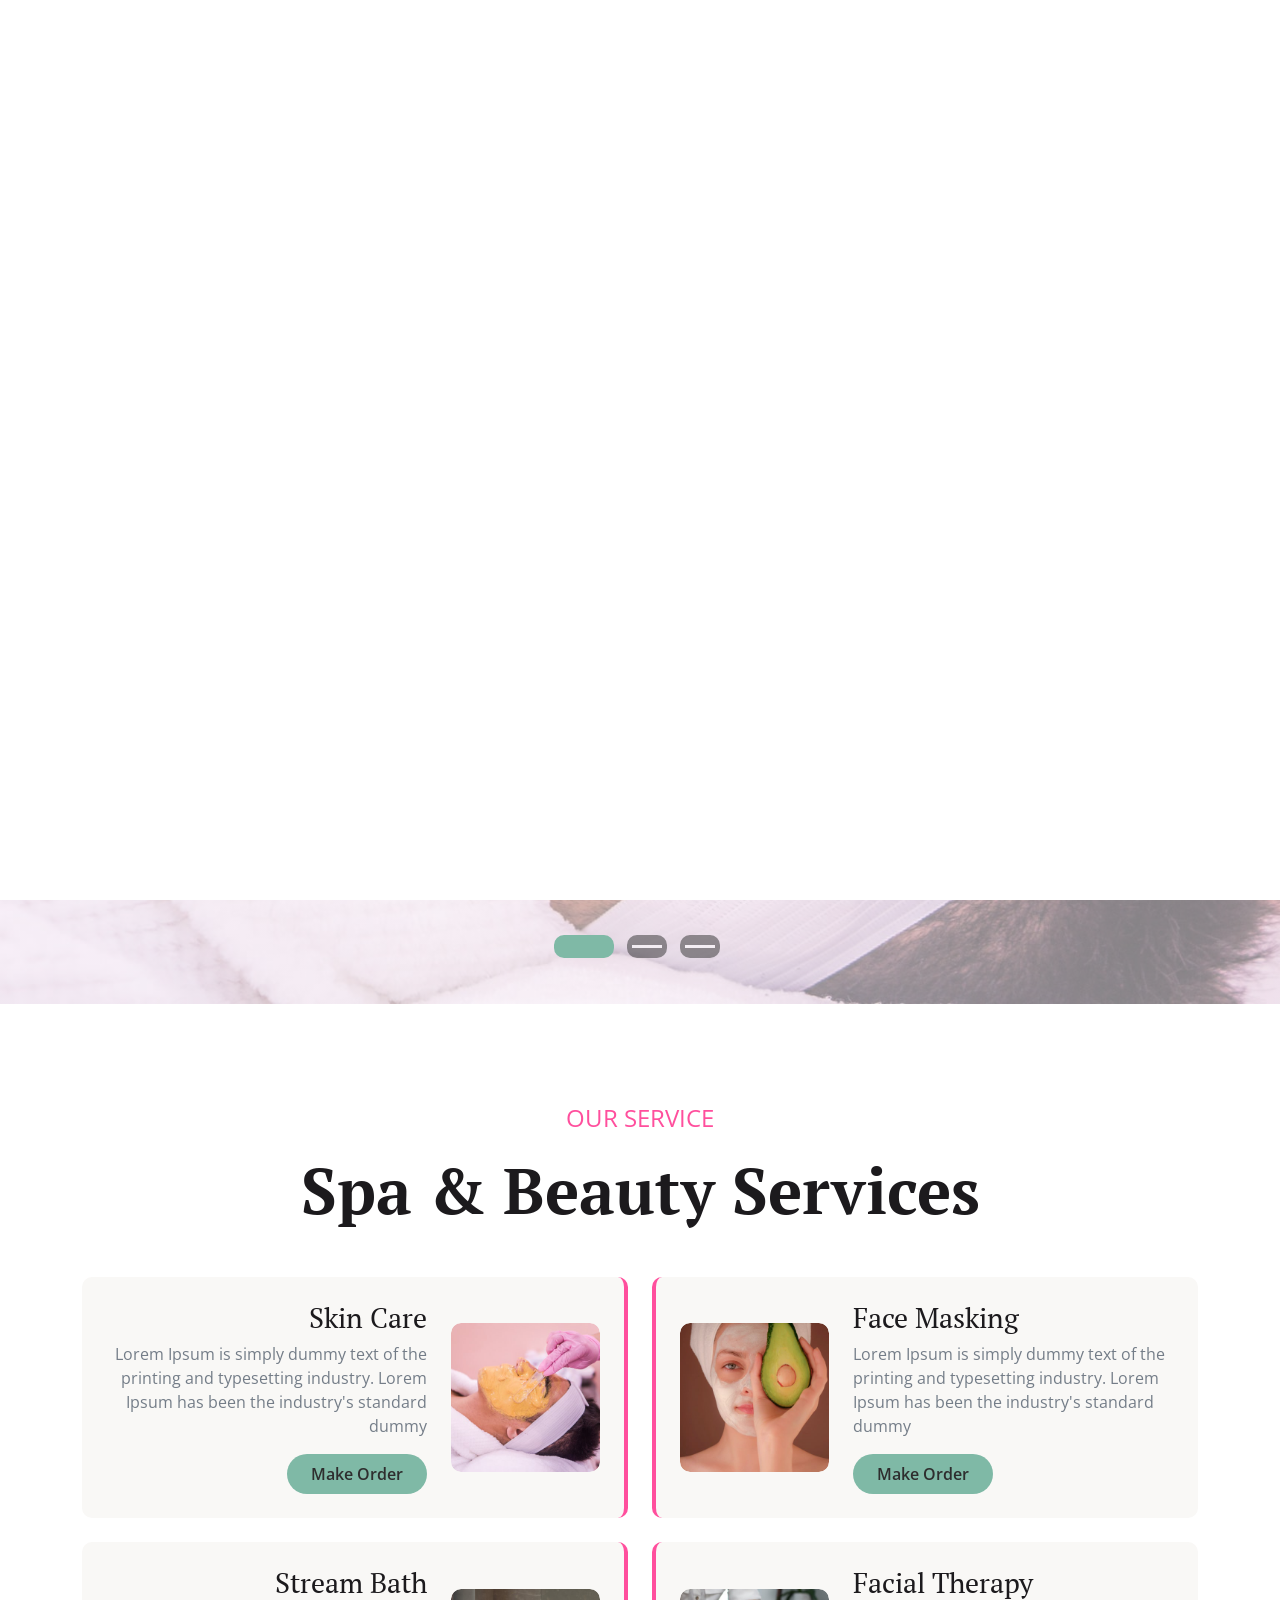
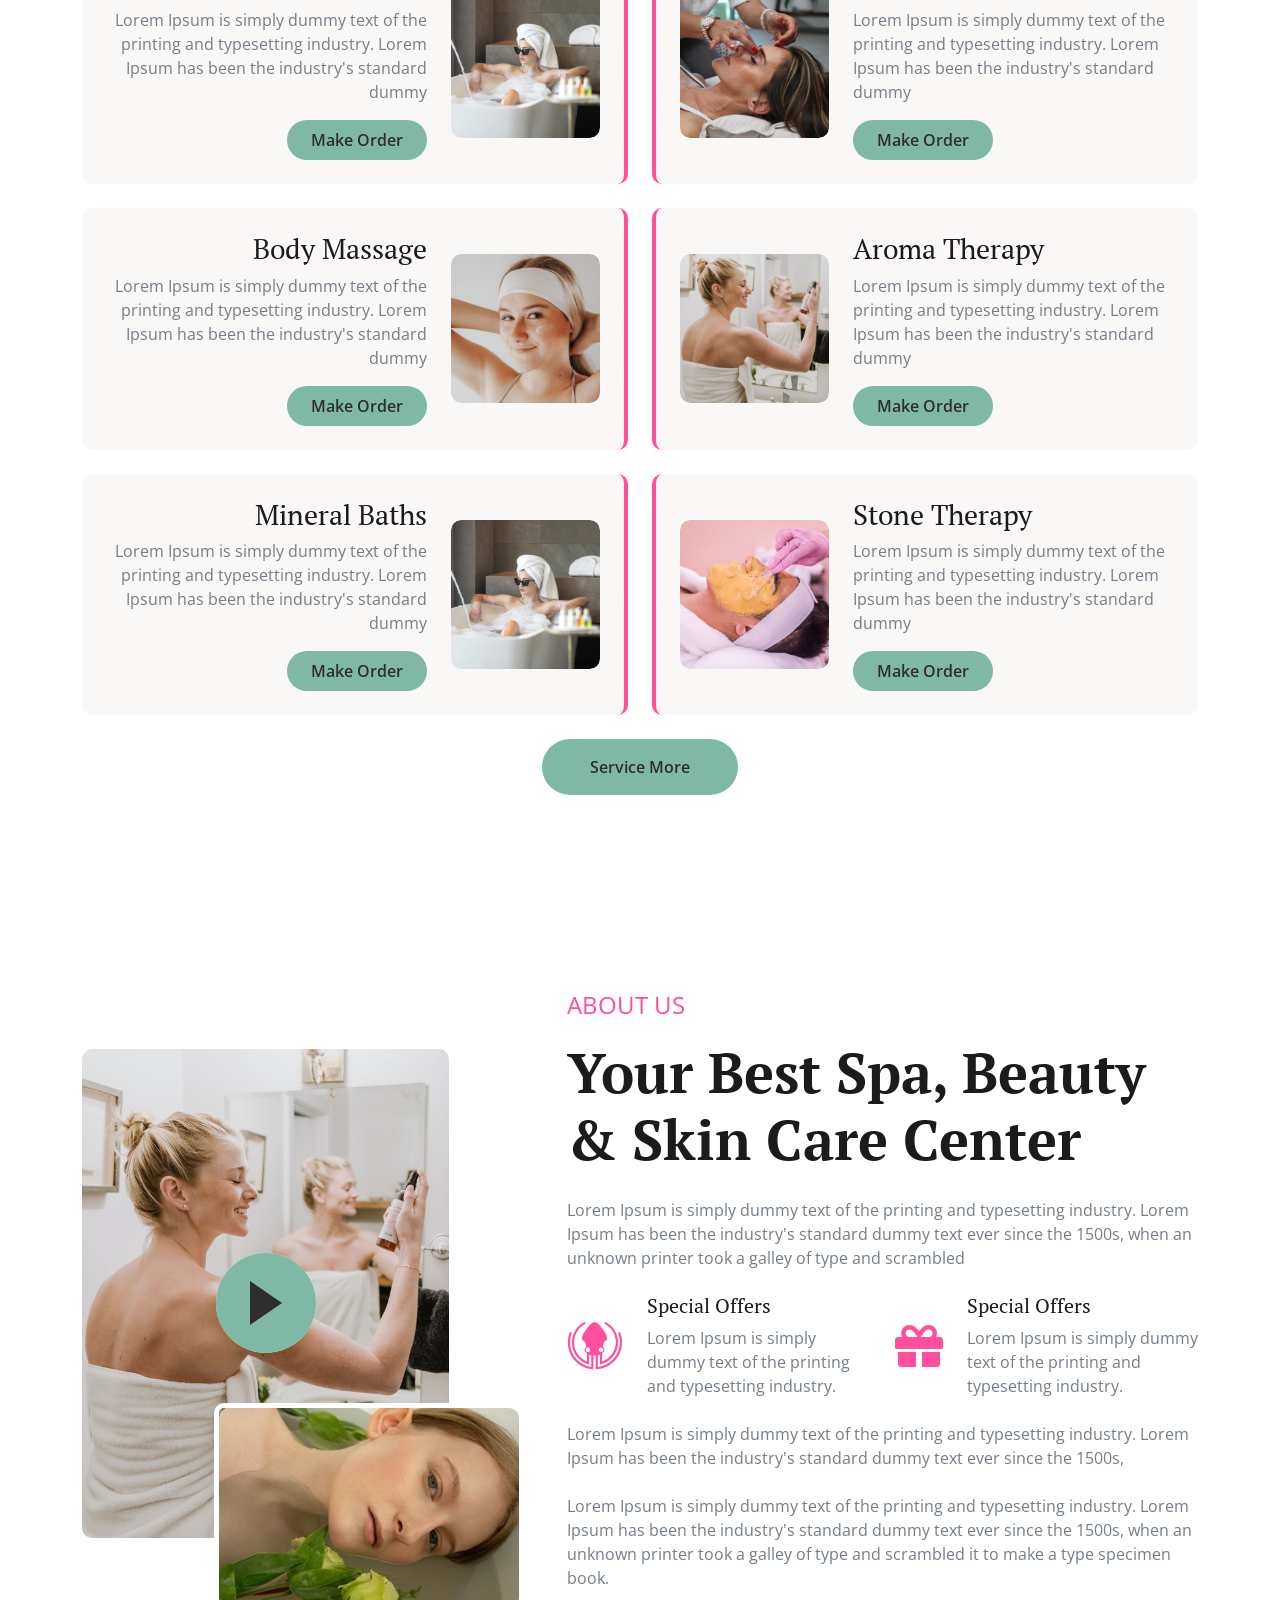
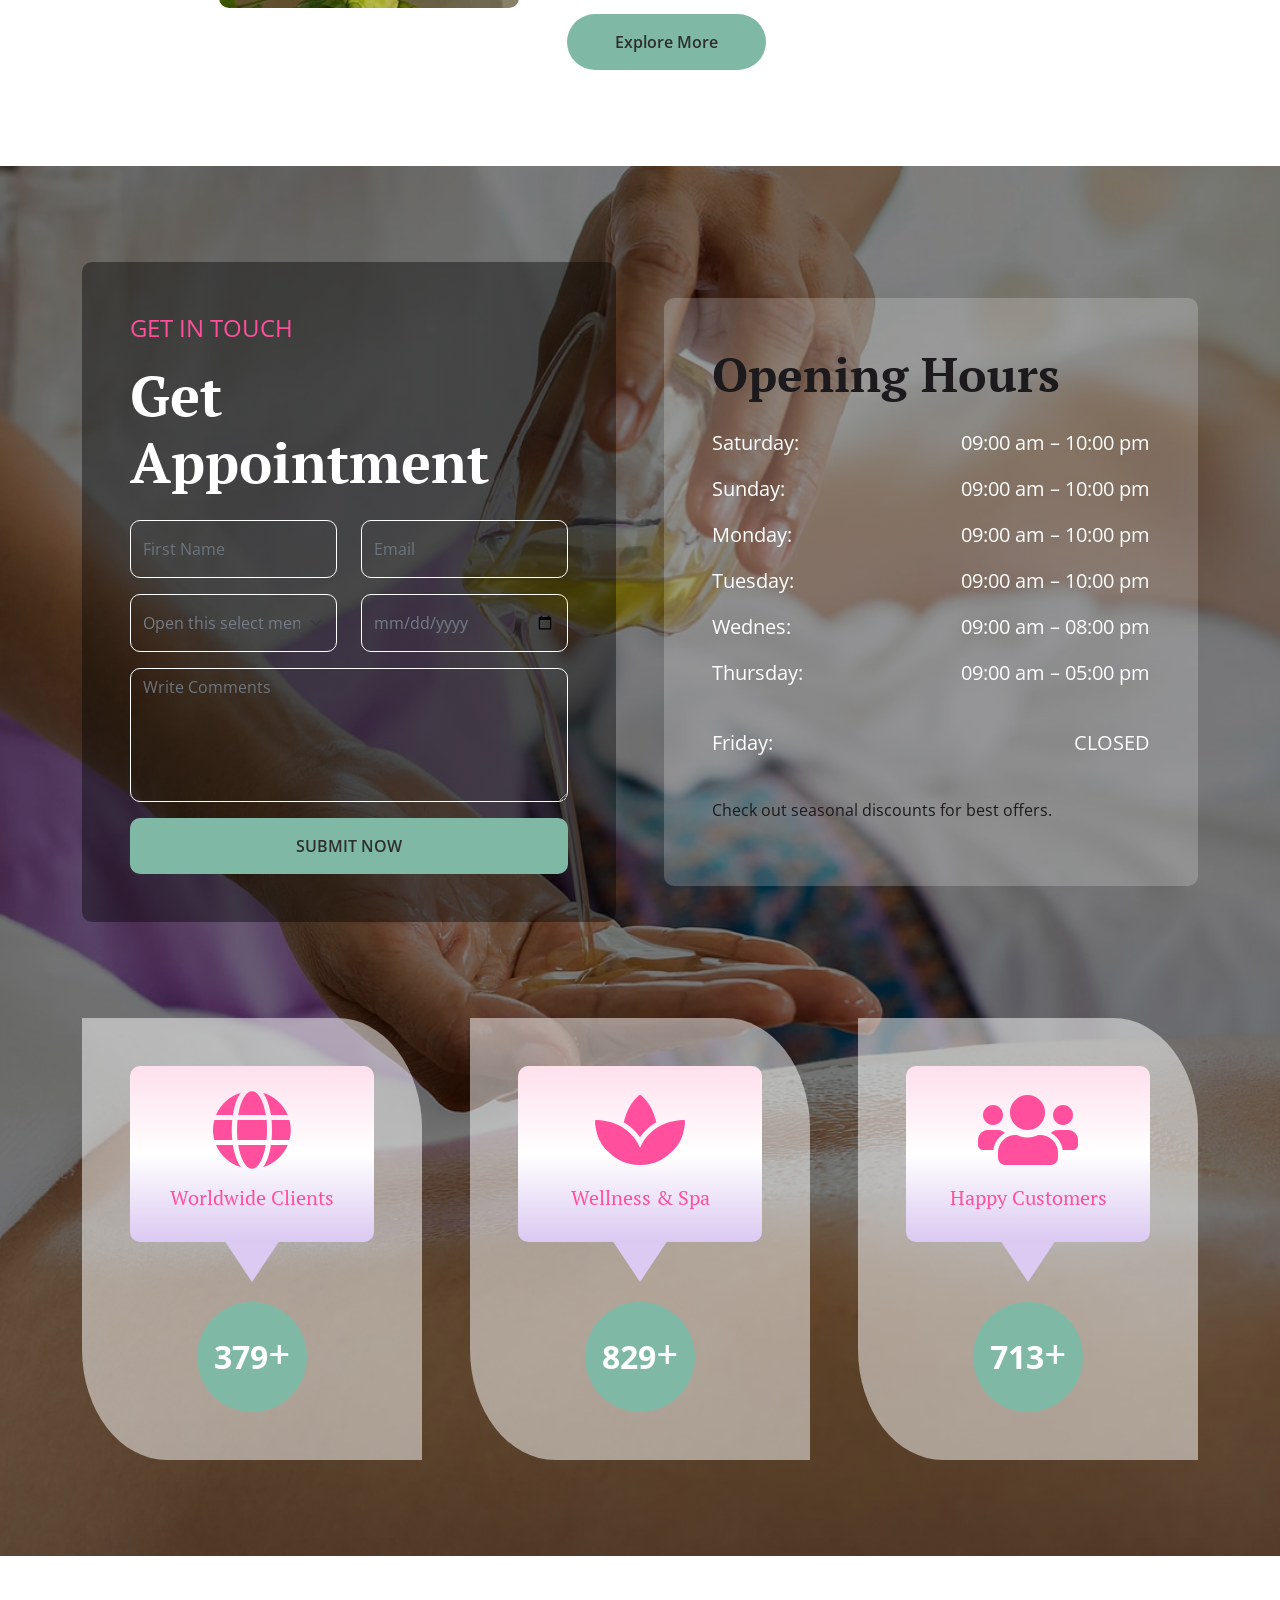
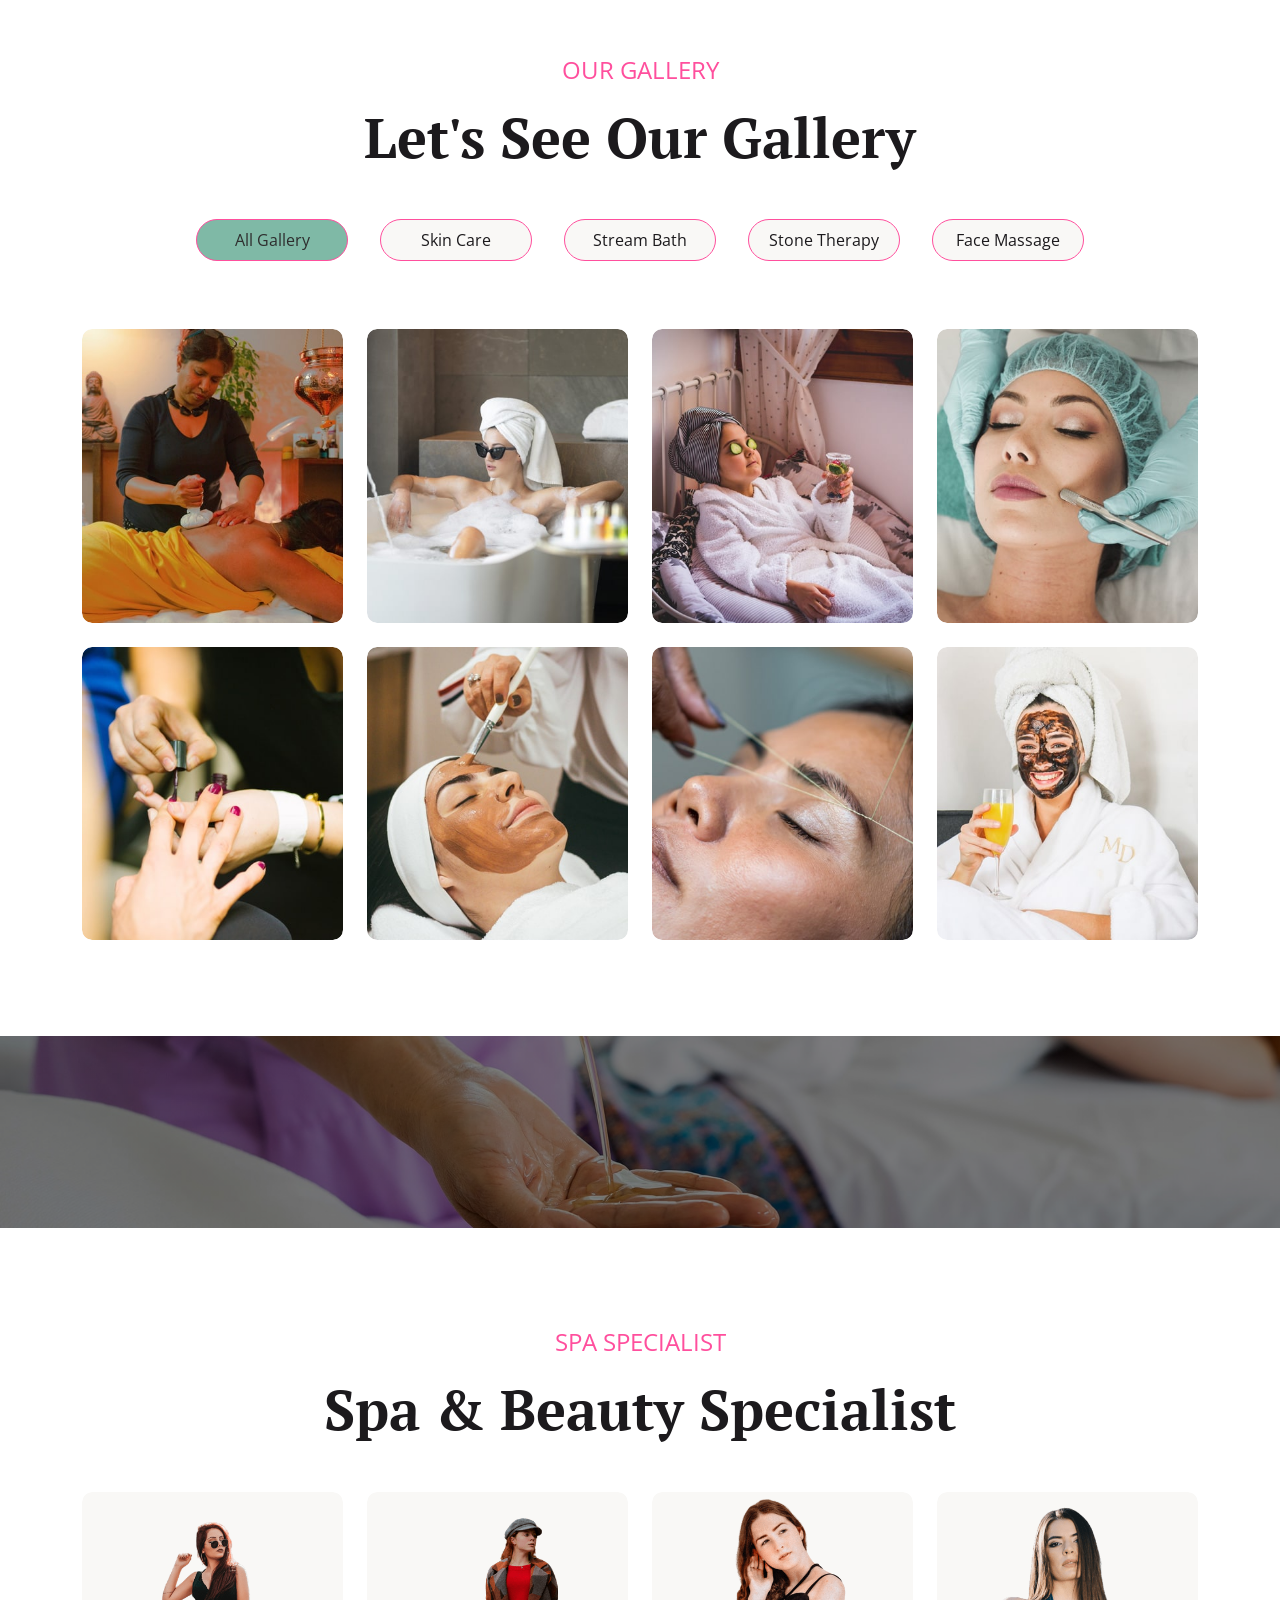
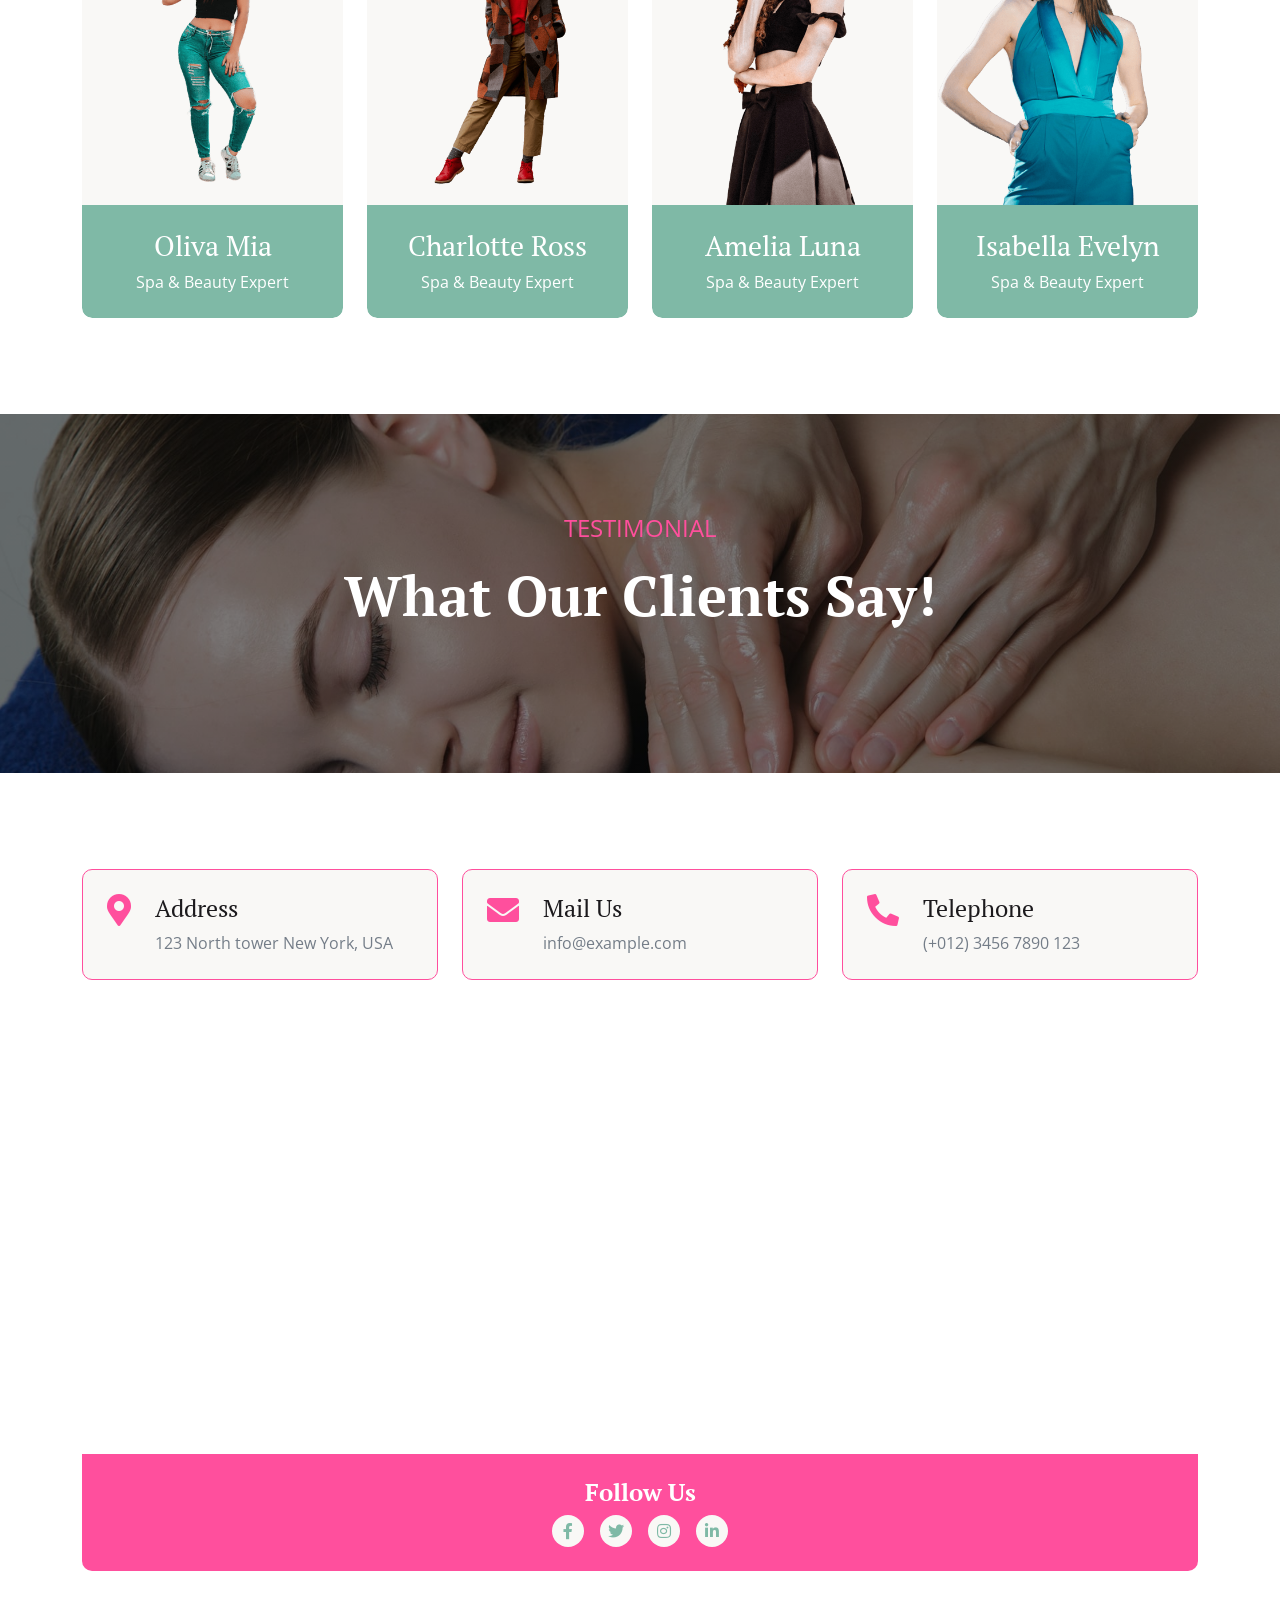
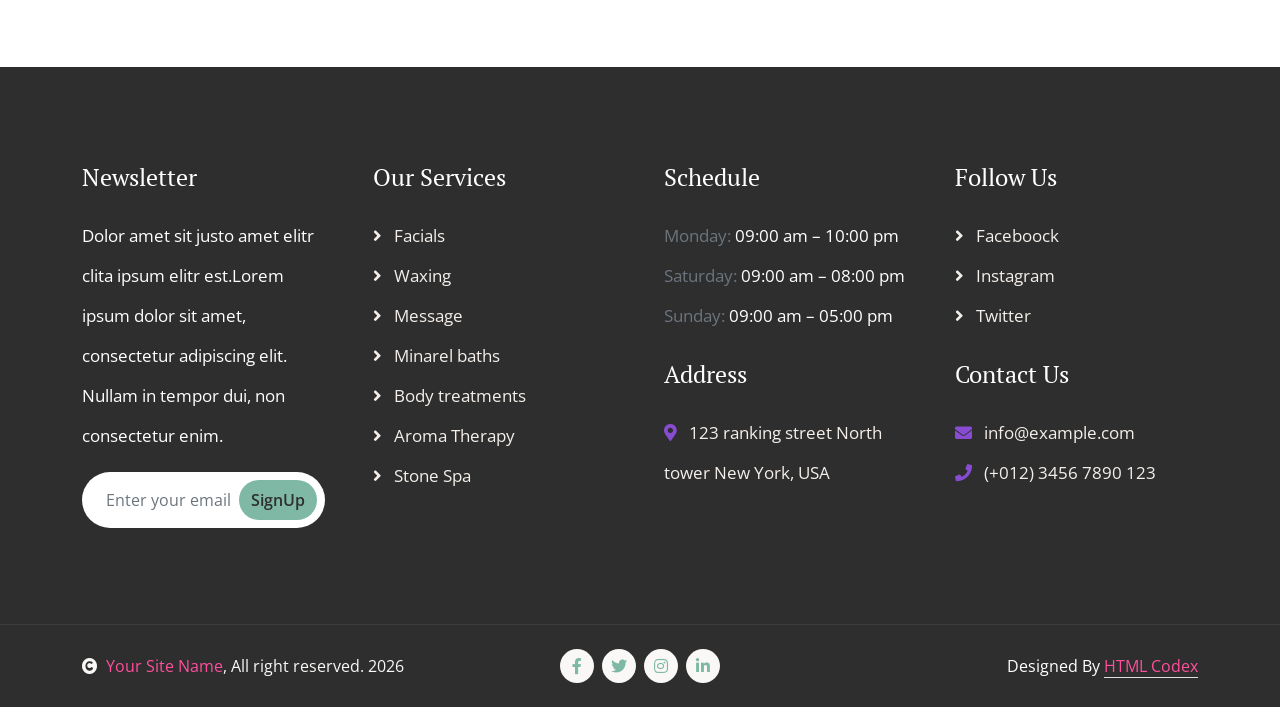
==== index.html @ 22986566 "first commit" ====
<!DOCTYPE html>
<html lang="en">

    <head>
        <meta charset="utf-8">
        <title>Sparlex - Spa Website Template</title>
        <meta content="width=device-width, initial-scale=1.0" name="viewport">
        <meta content="" name="keywords">
        <meta content="" name="description">

        <!-- Google Web Fonts -->
        <link rel="preconnect" href="https://fonts.googleapis.com">
        <link rel="preconnect" href="https://fonts.gstatic.com" crossorigin>
        <link href="https://fonts.googleapis.com/css2?family=Open+Sans:wght@400;600&family=PT+Serif:wght@400;700&display=swap" rel="stylesheet"> 

        <!-- Icon Font Stylesheet -->
        <link rel="stylesheet" href="https://use.fontawesome.com/releases/v5.15.4/css/all.css"/>
        <link href="https://cdn.jsdelivr.net/npm/bootstrap-icons@1.4.1/font/bootstrap-icons.css" rel="stylesheet">

        <!-- Libraries Stylesheet -->
        <link href="lib/animate/animate.min.css" rel="stylesheet">
        <link href="lib/lightbox/css/lightbox.min.css" rel="stylesheet">
        <link href="lib/owlcarousel/assets/owl.carousel.min.css" rel="stylesheet">


        <!-- Customized Bootstrap Stylesheet -->
        <link href="css/bootstrap.min.css" rel="stylesheet">

        <!-- Template Stylesheet -->
        <link href="css/style.css" rel="stylesheet">
    </head>

    <body>

        <!-- Spinner Start -->
        <div id="spinner" class="show w-100 vh-100 bg-white position-fixed translate-middle top-50 start-50  d-flex align-items-center justify-content-center">
            <div class="spinner-grow text-primary" role="status"></div>
        </div>
        <!-- Spinner End -->


        <!-- Navbar start -->
        <div class="container-fluid sticky-top px-0">
            <div class="container-fluid bg-light">
                <div class="container px-0">
                    <nav class="navbar navbar-light navbar-expand-xl">
                        <a href="index.html" class="navbar-brand">
                            <h1 class="text-primary display-4">Sparlex</h1>
                        </a>
                        <button class="navbar-toggler py-2 px-3" type="button" data-bs-toggle="collapse" data-bs-target="#navbarCollapse">
                            <span class="fa fa-bars text-primary"></span>
                        </button>
                        <div class="collapse navbar-collapse bg-light py-3" id="navbarCollapse">
                            <div class="navbar-nav mx-auto border-top">
                                <a href="index.html" class="nav-item nav-link active">Home</a>
                                <a href="about.html" class="nav-item nav-link">About</a>
                                <a href="service.html" class="nav-item nav-link">Services</a>
                                <a href="price.html" class="nav-item nav-link">Price</a>
                                <div class="nav-item dropdown">
                                    <a href="#" class="nav-link dropdown-toggle" data-bs-toggle="dropdown">Pages</a>
                                    <div class="dropdown-menu m-0 bg-secondary rounded-0">
                                        <a href="team.html" class="dropdown-item">Team</a>
                                        <a href="testimonial.html" class="dropdown-item">Testimonial</a>
                                        <a href="gallery.html" class="dropdown-item">Gallery</a>
                                        <a href="appointment.html" class="dropdown-item">Appointment</a>
                                        <a href="404.html" class="dropdown-item">404 page</a>
                                    </div>
                                </div>
                                <a href="contact.html" class="nav-item nav-link">Contact Us</a>
                            </div>
                            <div class="d-flex align-items-center flex-nowrap pt-xl-0">
                                <button class="btn-search btn btn-primary btn-primary-outline-0 rounded-circle btn-lg-square" data-bs-toggle="modal" data-bs-target="#searchModal"><i class="fas fa-search"></i></button>
                                <a href="appointment.html" class="btn btn-primary btn-primary-outline-0 rounded-pill py-3 px-4 ms-4">Book Appointment</a>
                            </div>
                        </div>
                    </nav>
                </div>
            </div>
        </div>
        <!-- Navbar End -->


        <!-- Modal Search Start -->
        <div class="modal fade" id="searchModal" tabindex="-1" aria-labelledby="exampleModalLabel" aria-hidden="true">
            <div class="modal-dialog modal-fullscreen">
                <div class="modal-content rounded-0">
                    <div class="modal-header">
                        <h4 class="modal-title mb-0" id="exampleModalLabel">Search by keyword</h4>
                        <button type="button" class="btn-close" data-bs-dismiss="modal" aria-label="Close"></button>
                    </div>
                    <div class="modal-body d-flex align-items-center">
                        <div class="input-group w-75 mx-auto d-flex">
                            <input type="search" class="form-control p-3" placeholder="keywords" aria-describedby="search-icon-1">
                            <span id="search-icon-1" class="input-group-text p-3"><i class="fa fa-search"></i></span>
                        </div>
                    </div>
                </div>
            </div>
        </div>
        <!-- Modal Search End -->



        <!-- Carousel Start -->
        <div class="container-fluid carousel-header px-0">
            <div id="carouselId" class="carousel slide" data-bs-ride="carousel">
                <ol class="carousel-indicators">
                    <li data-bs-target="#carouselId" data-bs-slide-to="0" class="active"></li>
                    <li data-bs-target="#carouselId" data-bs-slide-to="1"></li>
                    <li data-bs-target="#carouselId" data-bs-slide-to="2"></li>
                </ol>
                <div class="carousel-inner" role="listbox">
                    <div class="carousel-item active">
                        <img src="img/carousel-3.jpg" class="img-fluid" alt="Image">
                        <div class="carousel-caption">
                            <div class="p-3" style="max-width: 900px;">
                                <h4 class="text-primary text-uppercase mb-3">Spa & Beauty Center</h4>
                                <h1 class="display-1 text-capitalize text-dark mb-3">Massage Treatment</h1>
                                <p class="mx-md-5 fs-4 px-4 mb-5 text-dark">Lorem rebum magna dolore amet lorem eirmod magna erat diam stet. Sadips duo stet amet amet ndiam elitr ipsum</p>
                                <div class="d-flex align-items-center justify-content-center">
                                    <a class="btn btn-light btn-light-outline-0 rounded-pill py-3 px-5 me-4" href="#">Get Start</a>
                                    <a class="btn btn-primary btn-primary-outline-0 rounded-pill py-3 px-5" href="#">Book Now</a>
                                </div>
                            </div>
                        </div>
                    </div>
                    <div class="carousel-item">
                        <img src="img/carousel-2.jpg" class="img-fluid" alt="Image">
                        <div class="carousel-caption">
                            <div class="p-3" style="max-width: 900px;">
                                <h4 class="text-primary text-uppercase mb-3" style="letter-spacing: 3px;">Spa & Beauty Center</h4>
                                <h1 class="display-1 text-capitalize text-dark mb-3">Facial Treatment</h1>
                                <p class="mx-md-5 fs-4 px-5 mb-5 text-dark">Lorem rebum magna dolore amet lorem eirmod magna erat diam stet. Sadips duo stet amet amet ndiam elitr ipsum</p>
                                <div class="d-flex align-items-center justify-content-center">
                                    <a class="btn btn-light btn-light-outline-0 rounded-pill py-3 px-5 me-4" href="#">Get Start</a>
                                    <a class="btn btn-primary btn-primary-outline-0 rounded-pill py-3 px-5" href="#">Book Now</a>
                                </div>
                            </div>
                        </div>
                    </div>
                    <div class="carousel-item">
                        <img src="img/carousel-1.jpg" class="img-fluid" alt="Image">
                        <div class="carousel-caption">
                            <div class="p-3" style="max-width: 900px;">
                                <h4 class="text-primary text-uppercase mb-3" style="letter-spacing: 3px;">Spa & Beauty Center</h4>
                                <h1 class="display-1 text-capitalize text-dark">Cellulite Treatment</h1>
                                <p class="mx-md-5 fs-4 px-5 mb-5 text-dark">Lorem rebum magna dolore amet lorem eirmod magna erat diam stet. Sadips duo stet amet amet ndiam elitr ipsum</p>
                                <div class="d-flex align-items-center justify-content-center">
                                    <a class="btn btn-light btn-light-outline-0 rounded-pill py-3 px-5 me-4" href="#">Get Start</a>
                                    <a class="btn btn-primary btn-primary-outline-0 rounded-pill py-3 px-5" href="#">Book Now</a>
                                </div>
                            </div>
                        </div>
                    </div>
                </div>
                <button class="carousel-control-prev" type="button" data-bs-target="#carouselId" data-bs-slide="prev">
                    <span class="carousel-control-prev-icon" aria-hidden="true"></span>
                    <span class="visually-hidden">Previous</span>
                </button>
                <button class="carousel-control-next" type="button" data-bs-target="#carouselId" data-bs-slide="next">
                    <span class="carousel-control-next-icon" aria-hidden="true"></span>
                    <span class="visually-hidden">Next</span>
                </button>
            </div>
        </div>
        <!-- Carousel End -->


        <!-- Services Start -->
        <div class="container-fluid services py-5">
            <div class="container py-5">
                <div class="mx-auto text-center mb-5" style="max-width: 800px;">
                    <p class="fs-4 text-uppercase text-center text-primary">Our Service</p>
                    <h1 class="display-3">Spa & Beauty Services</h1>
                </div>
                <div class="row g-4">
                    <div class="col-lg-6">
                        <div class="services-item bg-light border-4 border-end border-primary rounded p-4">
                            <div class="row align-items-center">
                                <div class="col-8">
                                    <div class="services-content text-end">
                                        <h3>Skin Care</h3>
                                        <p>Lorem Ipsum is simply dummy text of the printing and typesetting industry. Lorem Ipsum has been the industry's standard dummy</p>
                                        <a href="#" class="btn btn-primary btn-primary-outline-0 rounded-pill py-2 px-4">Make Order</a>
                                    </div>
                                </div>
                                <div class="col-4">
                                    <div class="services-img d-flex align-items-center justify-content-center rounded">
                                        <img src="img/services-1.jpg" class="img-fluid rounded" alt="">
                                    </div>
                                </div>
                            </div>
                        </div>
                    </div>
                    <div class="col-lg-6">
                        <div class="services-item bg-light border-4 border-start border-primary rounded p-4">
                            <div class="row align-items-center">
                                <div class="col-4">
                                    <div class="services-img d-flex align-items-center justify-content-center rounded">
                                        <img src="img/services-2.jpg" class="img-fluid rounded" alt="">
                                    </div>
                                </div>
                                <div class="col-8">
                                    <div class="services-content text-start">
                                        <h3>Face Masking</h3>
                                        <p>Lorem Ipsum is simply dummy text of the printing and typesetting industry. Lorem Ipsum has been the industry's standard dummy</p>
                                        <a href="#" class="btn btn-primary btn-primary-outline-0 rounded-pill py-2 px-4">Make Order</a>
                                    </div>
                                </div>
                            </div>
                        </div>
                    </div>
                    <div class="col-lg-6">
                        <div class="services-item bg-light border-4 border-end border-primary rounded p-4">
                            <div class="row align-items-center">
                                <div class="col-8">
                                    <div class="services-content text-end">
                                        <h3>Stream Bath</h3>
                                        <p>Lorem Ipsum is simply dummy text of the printing and typesetting industry. Lorem Ipsum has been the industry's standard dummy</p>
                                        <a href="#" class="btn btn-primary btn-primary-outline-0 rounded-pill py-2 px-4">Make Order</a>
                                    </div>
                                </div>
                                <div class="col-4">
                                    <div class="services-img d-flex align-items-center justify-content-center rounded">
                                        <img src="img/services-3.jpg" class="img-fluid rounded" alt="">
                                    </div>
                                </div>
                            </div>
                        </div>
                    </div>
                    <div class="col-lg-6">
                        <div class="services-item bg-light border-4 border-start border-primary rounded p-4">
                            <div class="row align-items-center">
                                <div class="col-4">
                                    <div class="services-img d-flex align-items-center justify-content-center rounded">
                                        <img src="img/services-4.jpg" class="img-fluid rounded" alt="">
                                    </div>
                                </div>
                                <div class="col-8">
                                    <div class="services-content text-start">
                                        <h3>Facial Therapy</h3>
                                        <p>Lorem Ipsum is simply dummy text of the printing and typesetting industry. Lorem Ipsum has been the industry's standard dummy</p>
                                        <a href="#" class="btn btn-primary btn-primary-outline-0 rounded-pill py-2 px-4">Make Order</a>
                                    </div>
                                </div>
                            </div>
                        </div>
                    </div>
                    <div class="col-lg-6">
                        <div class="services-item bg-light border-4 border-end border-primary rounded p-4">
                            <div class="row align-items-center">
                                <div class="col-8">
                                    <div class="services-content text-end">
                                        <h3>Body Massage</h3>
                                        <p>Lorem Ipsum is simply dummy text of the printing and typesetting industry. Lorem Ipsum has been the industry's standard dummy</p>
                                        <a href="#" class="btn btn-primary btn-primary-outline-0 rounded-pill py-2 px-4">Make Order</a>
                                    </div>
                                </div>
                                <div class="col-4">
                                    <div class="services-img d-flex align-items-center justify-content-center rounded">
                                        <img src="img/services-5.jpg" class="img-fluid rounded" alt="">
                                    </div>
                                </div>
                            </div>
                        </div>
                    </div>
                    <div class="col-lg-6">
                        <div class="services-item bg-light border-4 border-start border-primary rounded p-4">
                            <div class="row align-items-center">
                                <div class="col-4">
                                    <div class="services-img d-flex align-items-center justify-content-center rounded">
                                        <img src="img/services-6.jpg" class="img-fluid rounded" alt="">
                                    </div>
                                </div>
                                <div class="col-8">
                                    <div class="services-content text-start">
                                        <h3>Aroma Therapy</h3>
                                        <p>Lorem Ipsum is simply dummy text of the printing and typesetting industry. Lorem Ipsum has been the industry's standard dummy</p>
                                        <a href="#" class="btn btn-primary btn-primary-outline-0 rounded-pill py-2 px-4">Make Order</a>
                                    </div>
                                </div>
                            </div>
                        </div>
                    </div>
                    <div class="col-lg-6">
                        <div class="services-item bg-light border-4 border-end border-primary rounded p-4">
                            <div class="row align-items-center">
                                <div class="col-8">
                                    <div class="services-content text-end">
                                        <h3>Mineral Baths</h3>
                                        <p>Lorem Ipsum is simply dummy text of the printing and typesetting industry. Lorem Ipsum has been the industry's standard dummy</p>
                                        <a href="#" class="btn btn-primary btn-primary-outline-0 rounded-pill py-2 px-4">Make Order</a>
                                    </div>
                                </div>
                                <div class="col-4">
                                    <div class="services-img d-flex align-items-center justify-content-center rounded">
                                        <img src="img/services-3.jpg" class="img-fluid rounded" alt="">
                                    </div>
                                </div>
                            </div>
                        </div>
                    </div>
                    <div class="col-lg-6">
                        <div class="services-item bg-light border-4 border-start border-primary rounded p-4">
                            <div class="row align-items-center">
                                <div class="col-4">
                                    <div class="services-img d-flex align-items-center justify-content-center rounded">
                                        <img src="img/services-1.jpg" class="img-fluid rounded" alt="">
                                    </div>
                                </div>
                                <div class="col-8">
                                    <div class="services-content text-start">
                                        <h3>Stone Therapy</h3>
                                        <p>Lorem Ipsum is simply dummy text of the printing and typesetting industry. Lorem Ipsum has been the industry's standard dummy</p>
                                        <a href="#" class="btn btn-primary btn-primary-outline-0 rounded-pill py-2 px-4">Make Order</a>
                                    </div>
                                </div>
                            </div>
                        </div>
                    </div>
                    <div class="col-12">
                        <div class="services-btn text-center">
                            <a href="#" class="btn btn-primary btn-primary-outline-0 rounded-pill py-3 px-5">Service More</a>
                        </div>
                    </div>
                </div>
            </div>
        </div>
        <!-- Services End -->

        
        <!-- About Start -->
        <div class="container-fluid about py-5">
            <div class="container py-5">
                <div class="row g-5 align-items-center">
                    <div class="col-lg-5">
                        <div class="video">
                            <img src="img/about-1.jpg" class="img-fluid rounded" alt="">
                            <div class="position-absolute rounded border-5 border-top border-start border-white" style="bottom: 0; right: 0;;">
                                <img src="img/about-2.jpg" class="img-fluid rounded" alt="">
                            </div>
                            <button type="button" class="btn btn-play" data-bs-toggle="modal" data-src="https://www.youtube.com/embed/DWRcNpR6Kdc" data-bs-target="#videoModal">
                                <span></span>
                            </button>
                        </div>
                    </div>
                    <div class="col-lg-7">
                        <p class="fs-4 text-uppercase text-primary">About Us</p>
                        <h1 class="display-4 mb-4">Your Best Spa, Beauty & Skin Care Center</h1>
                        <p class="mb-4">Lorem Ipsum is simply dummy text of the printing and typesetting industry. Lorem Ipsum has been the industry's standard dummy text ever since the 1500s, when an unknown printer took a galley of type and scrambled
                        </p>
                        <div class="row g-4">
                            <div class="col-md-6">
                                <div class="d-flex align-items-center">
                                    <i class="fab fa-gitkraken fa-3x text-primary"></i>
                                    <div class="ms-4">
                                        <h5 class="mb-2">Special Offers</h5>
                                        <p class="mb-0">Lorem Ipsum is simply dummy text of the printing and typesetting industry.</p>
                                    </div>
                                </div>
                            </div>
                            <div class="col-md-6">
                                <div class="d-flex align-items-center">
                                    <i class="fas fa-gift fa-3x text-primary"></i>
                                    <div class="ms-4">
                                        <h5 class="mb-2">Special Offers</h5>
                                        <p class="mb-0">Lorem Ipsum is simply dummy text of the printing and typesetting industry.</p>
                                    </div>
                                </div>
                            </div>
                        </div>
                        <p class="my-4">Lorem Ipsum is simply dummy text of the printing and typesetting industry. Lorem Ipsum has been the industry's standard dummy text ever since the 1500s,
                        </p>
                        <p class="mb-4">Lorem Ipsum is simply dummy text of the printing and typesetting industry. Lorem Ipsum has been the industry's standard dummy text ever since the 1500s, when an unknown printer took a galley of type and scrambled it to make a type specimen book.
                        </p>
                        <a href="#" class="btn btn-primary btn-primary-outline-0 rounded-pill py-3 px-5">Explore More</a>
                    </div> 
                </div>
            </div>
        </div>
        <!-- Modal Video -->
        <div class="modal fade" id="videoModal" tabindex="-1" aria-labelledby="exampleModalLabel" aria-hidden="true">
            <div class="modal-dialog">
                <div class="modal-content rounded-0">
                    <div class="modal-header">
                        <h5 class="modal-title" id="exampleModalLabel">Youtube Video</h5>
                        <button type="button" class="btn-close" data-bs-dismiss="modal" aria-label="Close"></button>
                    </div>
                    <div class="modal-body">
                        <!-- 16:9 aspect ratio -->
                        <div class="ratio ratio-16x9">
                            <iframe class="embed-responsive-item" src="" id="video" allowfullscreen allowscriptaccess="always"
                                allow="autoplay"></iframe>
                        </div>
                    </div>
                </div>
            </div>
        </div>
        <!-- About End -->


        <!-- Appointment Start -->
        <div class="container-fluid appointment py-5">
            <div class="container py-5">
                <div class="row g-5 align-items-center">
                    <div class="col-lg-6">
                        <div class="appointment-form p-5">
                            <p class="fs-4 text-uppercase text-primary">Get In Touch</p>
                            <h1 class="display-4 mb-4 text-white">Get Appointment</h1>
                            <form>
                                <div class="row gy-3 gx-4">
                                    <div class="col-lg-6">
                                        <input type="text" class="form-control py-3 border-white bg-transparent text-white" placeholder="First Name">
                                    </div>
                                    <div class="col-lg-6">
                                        <input type="email" class="form-control py-3 border-white bg-transparent text-white" placeholder="Email">
                                    </div>
                                    <div class="col-lg-6">
                                        <select class="form-select py-3 border-white bg-transparent" aria-label="Default select example">
                                            <option selected>Open this select menu</option>
                                            <option value="1">One</option>
                                            <option value="2">Two</option>
                                            <option value="3">Three</option>
                                        </select>
                                    </div>
                                    <div class="col-lg-6">
                                        <input type="date" class="form-control py-3 border-white bg-transparent">
                                    </div>
                                    <div class="col-lg-12">
                                        <textarea class="form-control border-white bg-transparent text-white" name="text" id="area-text" cols="30" rows="5" placeholder="Write Comments"></textarea>
                                    </div>
                                    <div class="col-lg-12">
                                        <button type="button" class="btn btn-primary btn-primary-outline-0 w-100 py-3 px-5">SUBMIT NOW</button>
                                    </div>
                                </div>
                            </form>
                        </div>
                    </div>
                    <div class="col-lg-6">
                        <div class="appointment-time p-5">
                            <h1 class="display-5 mb-4">Opening Hours</h1>
                            <div class="d-flex justify-content-between fs-5 text-white">
                                <p>Saturday:</p>
                                <p>09:00 am – 10:00 pm</p>
                            </div>
                            <div class="d-flex justify-content-between fs-5 text-white">
                                <p>Sunday:</p>
                                <p>09:00 am – 10:00 pm</p>
                            </div>
                            <div class="d-flex justify-content-between fs-5 text-white">
                                <p>Monday:</p>
                                <p>09:00 am – 10:00 pm</p>
                            </div>
                            <div class="d-flex justify-content-between fs-5 text-white">
                                <p>Tuesday:</p>
                                <p>09:00 am – 10:00 pm</p>
                            </div>
                            <div class="d-flex justify-content-between fs-5 text-white">
                                <p>Wednes:</p>
                                <p>09:00 am – 08:00 pm</p>
                            </div>
                            <div class="d-flex justify-content-between fs-5 text-white mb-4">
                                <p>Thursday:</p>
                                <p>09:00 am – 05:00 pm</p>
                            </div>
                            <div class="d-flex justify-content-between fs-5 text-white mb-4">
                                <p>Friday:</p>
                                <p>CLOSED</p>
                            </div>
                            <p class="text-dark">Check out seasonal discounts for best offers.</p>
                        </div>
                    </div>
                </div>
            </div>
            <!-- Counter Start -->
            <div class="container-fluid counter-section">
                <div class="container py-5">
                    <div class="row g-5 justify-content-center">
                        <div class="col-md-6 col-lg-4 col-xl-4">
                            <div class="counter-item p-5">
                                <div class="counter-content bg-white p-4">
                                    <i class="fas fa-globe fa-5x text-primary mb-3"></i>
                                    <h5 class="text-primary">Worldwide Clients</h5>
                                    <div class="svg-img">
                                        <svg width="100" height="50">
                                            <polygon points="55, 10 85, 55 25, 55 25," style="fill: #DCCAF2;"/>
                                        </svg>
                                    </div>
                                </div>
                                <div class="counter-quantity">
                                    <span class="text-white fs-2 fw-bold" data-toggle="counter-up">379</span>
                                    <span class="h1 fw-bold text-white">+</span>
                                </div>
                            </div>
                        </div>
                        <div class="col-md-6 col-lg-4 col-xl-4">
                            <div class="counter-item p-5">
                                <div class="counter-content bg-white p-4">
                                    <i class="fas fa-spa fa-5x text-primary mb-3"></i>
                                    <h5 class="text-primary">Wellness & Spa</h5>
                                    <div class="svg-img">
                                        <svg width="100" height="50">
                                            <polygon points="55, 10 85, 55 25, 55 25," style="fill: #DCCAF2;"/>
                                        </svg>
                                    </div>
                                </div>
                                <div class="counter-quantity">
                                    <span class="text-white fs-2 fw-bold" data-toggle="counter-up">829</span>
                                    <span class="h1 fw-bold text-white">+</span>
                                </div>
                            </div>
                        </div>
                        <div class="col-md-6 col-lg-4 col-xl-4">
                            <div class="counter-item p-5">
                                <div class="counter-content bg-white p-4">
                                    <i class="fas fa-users fa-5x text-primary mb-3"></i>
                                    <h5 class="text-primary">Happy Customers</h5>
                                    <div class="svg-img">
                                        <svg width="100" height="50">
                                            <polygon points="55, 10 85, 55 25, 55 25," style="fill: #DCCAF2;"/>
                                        </svg>
                                    </div>
                                </div>
                                <div class="counter-quantity">
                                    <span class="text-white fs-2 fw-bold" data-toggle="counter-up">713</span>
                                    <span class="h1 fw-bold text-white">+</span>
                                </div>
                            </div>
                        </div>
                    </div>
                </div>
            </div>
            <!-- Counter End -->
        </div>
        <!-- Appointment End -->


        <!-- Gallery Start -->
        <div class="container-fluid gallery py-5">
            <div class="container py-5">
                <div class="text-center mx-auto mb-5" style="max-width: 800px;">
                    <p class="fs-4 text-uppercase text-primary">Our Gallery</p>
                    <h1 class="display-4 mb-4">Let's See Our Gallery</h1>
                </div>
                <div class="tab-class text-center">
                    <ul class="nav nav-pills d-inline-flex justify-content-center mb-5">
                        <li class="nav-item">
                            <a class="d-flex mx-3 py-2 border border-primary bg-light rounded-pill active" data-bs-toggle="pill" href="#tab-1">
                                <span class="text-dark" style="width: 150px;">All Gallery</span>
                            </a>
                        </li>
                        <li class="nav-item">
                            <a class="d-flex py-2 mx-3 border border-primary bg-light rounded-pill" data-bs-toggle="pill" href="#tab-2">
                                <span class="text-dark" style="width: 150px;">Skin Care</span>
                            </a>
                        </li>
                        <li class="nav-item">
                            <a class="d-flex mx-3 py-2 border border-primary bg-light rounded-pill" data-bs-toggle="pill" href="#tab-3">
                                <span class="text-dark" style="width: 150px;">Stream Bath</span>
                            </a>
                        </li>
                        <li class="nav-item">
                            <a class="d-flex mx-3 py-2 border border-primary bg-light rounded-pill" data-bs-toggle="pill" href="#tab-4">
                                <span class="text-dark" style="width: 150px;">Stone Therapy</span>
                            </a>
                        </li>
                        <li class="nav-item">
                            <a class="d-flex mx-3 py-2 border border-primary bg-light rounded-pill" data-bs-toggle="pill" href="#tab-5">
                                <span class="text-dark" style="width: 150px;">Face Massage</span>
                            </a>
                        </li>
                    </ul>
                    <div class="tab-content">
                        <div id="tab-1" class="tab-pane fade show p-0 active">
                            <div class="row g-4">
                                <div class="col-lg-12">
                                    <div class="row g-4">
                                        <div class="col-lg-3">
                                            <div class="gallery-img">
                                                <img class="img-fluid rounded w-100" src="img/gallery-1.jpg" alt="">
                                                <div class="gallery-overlay p-4">
                                                    <h4 class="text-secondary">Skin Care</h4>
                                                </div>
                                                <div class="search-icon">
                                                    <a href="img/gallery-1.jpg" data-lightbox="Gallery-1" class="my-auto"><i class="fas fa-search-plus btn-primary btn-primary-outline-0 rounded-circle p-3"></i></a>
                                                </div>
                                            </div>
                                        </div>
                                        <div class="col-lg-3">
                                            <div class="gallery-img">
                                                <img class="img-fluid rounded w-100" src="img/gallery-2.jpg" alt="">
                                                <div class="gallery-overlay p-4">
                                                    <h4 class="text-secondary">Stream Bath</h4>
                                                </div>
                                                <div class="search-icon">
                                                    <a href="img/gallery-2.jpg" data-lightbox="Gallery-2" class="my-auto"><i class="fas fa-search-plus btn-primary btn-primary-outline-0 rounded-circle p-3"></i></a>
                                                </div>
                                            </div>
                                        </div>
                                        <div class="col-lg-3">
                                            <div class="gallery-img">
                                                <img class="img-fluid rounded w-100" src="img/gallery-3.jpg" alt="">
                                                <div class="gallery-overlay p-4">
                                                    <h4 class="text-secondary">Stone Therapy</h4>
                                                </div>
                                                <div class="search-icon">
                                                    <a href="img/gallery-3.jpg" data-lightbox="Gallery-3" class="my-auto"><i class="fas fa-search-plus btn-primary btn-primary-outline-0 rounded-circle p-3"></i></a>
                                                </div>
                                            </div>
                                        </div>
                                        <div class="col-lg-3">
                                            <div class="gallery-img">
                                                <img class="img-fluid rounded w-100" src="img/gallery-4.jpg" alt="">
                                                <div class="gallery-overlay p-4">
                                                    <h4 class="text-secondary">Face Massage</h4>
                                                </div>
                                                <div class="search-icon">
                                                    <a href="img/gallery-4.jpg" data-lightbox="Gallery-4" class="my-auto"><i class="fas fa-search-plus btn-primary btn-primary-outline-0 rounded-circle p-3"></i></a>
                                                </div>
                                            </div>
                                        </div>
                                        <div class="col-lg-3">
                                            <div class="gallery-img">
                                                <img class="img-fluid rounded w-100" src="img/gallery-5.jpg" alt="">
                                                <div class="gallery-overlay p-4">
                                                    <h4 class="text-secondary">Skin Care</h4>
                                                </div>
                                                <div class="search-icon">
                                                    <a href="img/gallery-5.jpg" data-lightbox="Gallery-5" class="my-auto"><i class="fas fa-search-plus btn-primary btn-primary-outline-0 rounded-circle p-3"></i></a>
                                                </div>
                                            </div>
                                        </div>
                                        <div class="col-lg-3">
                                            <div class="gallery-img">
                                                <img class="img-fluid rounded w-100" src="img/gallery-6.jpg" alt="">
                                                <div class="gallery-overlay p-4">
                                                    <h4 class="text-secondary">Stream Bath</h4>
                                                </div>
                                                <div class="search-icon">
                                                    <a href="img/gallery-6.jpg" data-lightbox="Gallery-6" class="my-auto"><i class="fas fa-search-plus btn-primary btn-primary-outline-0 rounded-circle p-3"></i></a>
                                                </div>
                                            </div>
                                        </div>
                                        <div class="col-lg-3">
                                            <div class="gallery-img">
                                                <img class="img-fluid rounded w-100" src="img/gallery-7.jpg" alt="">
                                                <div class="gallery-overlay p-4">
                                                    <h4 class="text-secondary">Stone Therapy</h4>
                                                </div>
                                                <div class="search-icon">
                                                    <a href="img/gallery-7.jpg" data-lightbox="Gallery-7" class="my-auto"><i class="fas fa-search-plus btn-primary btn-primary-outline-0 rounded-circle p-3"></i></a>
                                                </div>
                                            </div>
                                        </div>
                                        <div class="col-lg-3">
                                            <div class="gallery-img">
                                                <img class="img-fluid rounded w-100" src="img/gallery-8.jpg" alt="">
                                                <div class="gallery-overlay p-4">
                                                    <h4 class="text-secondary">Face Massage</h4>
                                                </div>
                                                <div class="search-icon">
                                                    <a href="img/gallery-8.jpg" data-lightbox="Gallery-8" class="my-auto"><i class="fas fa-search-plus btn-primary btn-primary-outline-0 rounded-circle p-3"></i></a>
                                                </div>
                                            </div>
                                        </div>
                                    </div>
                                </div>
                            </div>
                        </div>
                        <div id="tab-2" class="tab-pane fade show p-0">
                            <div class="row g-4">
                                <div class="col-lg-12">
                                    <div class="row g-4">
                                        <div class="col-lg-3">
                                            <div class="gallery-img">
                                                <img class="img-fluid rounded w-100" src="img/gallery-9.jpg" alt="">
                                                <div class="gallery-overlay p-4">
                                                    <h4 class="text-secondary">Skin Care</h4>
                                                </div>
                                                <div class="search-icon">
                                                    <a href="img/gallery-9.jpg" data-lightbox="Gallery-9" class="my-auto"><i class="fas fa-search-plus btn-primary btn-primary-outline-0 rounded-circle p-3"></i></a>
                                                </div>
                                            </div>
                                        </div>
                                        <div class="col-lg-3">
                                            <div class="gallery-img">
                                                <img class="img-fluid rounded w-100" src="img/gallery-10.jpg" alt="">
                                                <div class="gallery-overlay p-4">
                                                    <h4 class="text-secondary">Skin Care</h4>
                                                </div>
                                                <div class="search-icon">
                                                    <a href="img/gallery-10.jpg" data-lightbox="Gallery-10" class="my-auto"><i class="fas fa-search-plus btn-primary btn-primary-outline-0 rounded-circle p-3"></i></a>
                                                </div>
                                            </div>
                                        </div>
                                        <div class="col-lg-3">
                                            <div class="gallery-img">
                                                <img class="img-fluid rounded w-100" src="img/gallery-5.jpg" alt="">
                                                <div class="gallery-overlay p-4">
                                                    <h4 class="text-secondary">Skin Care</h4>
                                                </div>
                                                <div class="search-icon">
                                                    <a href="img/gallery-5.jpg" data-lightbox="Gallery-11" class="my-auto"><i class="fas fa-search-plus btn-primary btn-primary-outline-0 rounded-circle p-3"></i></a>
                                                </div>
                                            </div>
                                        </div>
                                        <div class="col-lg-3">
                                            <div class="gallery-img">
                                                <img class="img-fluid rounded w-100" src="img/gallery-1.jpg" alt="">
                                                <div class="gallery-overlay p-4">
                                                    <h4 class="text-secondary">Skin Care</h4>
                                                </div>
                                                <div class="search-icon">
                                                    <a href="img/gallery-1.jpg" data-lightbox="Gallery-12" class="my-auto"><i class="fas fa-search-plus btn-primary btn-primary-outline-0 rounded-circle p-3"></i></a>
                                                </div>
                                            </div>
                                        </div>
                                    </div>
                                </div>
                            </div>
                        </div>
                        <div id="tab-3" class="tab-pane fade show p-0">
                            <div class="row g-4">
                                <div class="col-lg-12">
                                    <div class="row g-4">
                                        <div class="col-lg-3">
                                            <div class="gallery-img">
                                                <img class="img-fluid rounded w-100" src="img/gallery-11.jpg" alt="">
                                                <div class="gallery-overlay p-4">
                                                    <h4 class="text-secondary">Stream Bath</h4>
                                                </div>
                                                <div class="search-icon">
                                                    <a href="img/gallery-11.jpg" data-lightbox="Gallery-13" class="my-auto"><i class="fas fa-search-plus btn-primary btn-primary-outline-0 rounded-circle p-3"></i></a>
                                                </div>
                                            </div>
                                        </div>
                                        <div class="col-lg-3">
                                            <div class="gallery-img">
                                                <img class="img-fluid rounded w-100" src="img/gallery-12.jpg" alt="">
                                                <div class="gallery-overlay p-4">
                                                    <h4 class="text-secondary">Stream Bath</h4>
                                                </div>
                                                <div class="search-icon">
                                                    <a href="img/gallery-12.jpg" data-lightbox="Gallery-14" class="my-auto"><i class="fas fa-search-plus btn-primary btn-primary-outline-0 rounded-circle p-3"></i></a>
                                                </div>
                                            </div>
                                        </div>
                                        <div class="col-lg-3">
                                            <div class="gallery-img">
                                                <img class="img-fluid rounded w-100" src="img/gallery-2.jpg" alt="">
                                                <div class="gallery-overlay p-4">
                                                    <h4 class="text-secondary">Stream Bath</h4>
                                                </div>
                                                <div class="search-icon">
                                                    <a href="img/gallery-2.jpg" data-lightbox="Gallery-15" class="my-auto"><i class="fas fa-search-plus btn-primary btn-primary-outline-0 rounded-circle p-3"></i></a>
                                                </div>
                                            </div>
                                        </div>
                                        <div class="col-lg-3">
                                            <div class="gallery-img">
                                                <img class="img-fluid rounded w-100" src="img/gallery-6.jpg" alt="">
                                                <div class="gallery-overlay p-4">
                                                    <h4 class="text-secondary">Stream Bath</h4>
                                                </div>
                                                <div class="search-icon">
                                                    <a href="img/gallery-6.jpg" data-lightbox="Gallery-16" class="my-auto"><i class="fas fa-search-plus btn-primary btn-primary-outline-0 rounded-circle p-3"></i></a>
                                                </div>
                                            </div>
                                        </div>
                                    </div>
                                </div>
                            </div>
                        </div>
                        <div id="tab-4" class="tab-pane fade show p-0">
                            <div class="row g-4">
                                <div class="col-lg-12">
                                    <div class="row g-4">
                                        <div class="col-lg-3">
                                            <div class="gallery-img">
                                                <img class="img-fluid rounded w-100" src="img/gallery-13.jpg" alt="">
                                                <div class="gallery-overlay p-4">
                                                    <h4 class="text-secondary">Stone Therapy</h4>
                                                </div>
                                                <div class="search-icon">
                                                    <a href="img/gallery-13.jpg" data-lightbox="Gallery-17" class="my-auto"><i class="fas fa-search-plus btn-primary btn-primary-outline-0 rounded-circle p-3"></i></a>
                                                </div>
                                            </div>
                                        </div>
                                        <div class="col-lg-3">
                                            <div class="gallery-img">
                                                <img class="img-fluid rounded w-100" src="img/gallery-2.jpg" alt="">
                                                <div class="gallery-overlay p-4">
                                                    <h4 class="text-secondary">Stone Therapy</h4>
                                                </div>
                                                <div class="search-icon">
                                                    <a href="img/gallery-2.jpg" data-lightbox="Gallery-18" class="my-auto"><i class="fas fa-search-plus btn-primary btn-primary-outline-0 rounded-circle p-3"></i></a>
                                                </div>
                                            </div>
                                        </div>
                                        <div class="col-lg-3">
                                            <div class="gallery-img">
                                                <img class="img-fluid rounded w-100" src="img/gallery-3.jpg" alt="">
                                                <div class="gallery-overlay p-4">
                                                    <h4 class="text-secondary">Stone Therapy</h4>
                                                </div>
                                                <div class="search-icon">
                                                    <a href="img/gallery-3.jpg" data-lightbox="Gallery-19" class="my-auto"><i class="fas fa-search-plus btn-primary btn-primary-outline-0 rounded-circle p-3"></i></a>
                                                </div>
                                            </div>
                                        </div>
                                        <div class="col-lg-3">
                                            <div class="gallery-img">
                                                <img class="img-fluid rounded w-100" src="img/gallery-7.jpg" alt="">
                                                <div class="gallery-overlay p-4">
                                                    <h4 class="text-secondary">Stone Therapy</h4>
                                                </div>
                                                <div class="search-icon">
                                                    <a href="img/gallery-7.jpg" data-lightbox="Gallery-20" class="my-auto"><i class="fas fa-search-plus btn-primary btn-primary-outline-0 rounded-circle p-3"></i></a>
                                                </div>
                                            </div>
                                        </div>
                                    </div>
                                </div>
                            </div>
                        </div>
                        <div id="tab-5" class="tab-pane fade show p-0">
                            <div class="row g-4">
                                <div class="col-lg-12">
                                    <div class="row g-4">
                                        <div class="col-lg-3">
                                            <div class="gallery-img">
                                                <img class="img-fluid rounded w-100" src="img/gallery-4.jpg" alt="">
                                                <div class="gallery-overlay p-4">
                                                    <h4 class="text-secondary">Face Massage</h4>
                                                </div>
                                                <div class="search-icon">
                                                    <a href="img/gallery-4.jpg" data-lightbox="Gallery-21" class="my-auto"><i class="fas fa-search-plus btn-primary btn-primary-outline-0 rounded-circle p-3"></i></a>
                                                </div>
                                            </div>
                                        </div>
                                        <div class="col-lg-3">
                                            <div class="gallery-img">
                                                <img class="img-fluid rounded w-100" src="img/gallery-6.jpg" alt="">
                                                <div class="gallery-overlay p-4">
                                                    <h4 class="text-secondary">Face Massage</h4>
                                                </div>
                                                <div class="search-icon">
                                                    <a href="img/gallery-6.jpg" data-lightbox="Gallery-22" class="my-auto"><i class="fas fa-search-plus btn-primary btn-primary-outline-0 rounded-circle p-3"></i></a>
                                                </div>
                                            </div>
                                        </div>
                                        <div class="col-lg-3">
                                            <div class="gallery-img">
                                                <img class="img-fluid rounded w-100" src="img/gallery-8.jpg" alt="">
                                                <div class="gallery-overlay p-4">
                                                    <h4 class="text-secondary">Face Massage</h4>
                                                </div>
                                                <div class="search-icon">
                                                    <a href="img/gallery-8.jpg" data-lightbox="Gallery-23" class="my-auto"><i class="fas fa-search-plus btn-primary btn-primary-outline-0 rounded-circle p-3"></i></a>
                                                </div>
                                            </div>
                                        </div>
                                        <div class="col-lg-3">
                                            <div class="gallery-img">
                                                <img class="img-fluid rounded w-100" src="img/gallery-14.jpg" alt="">
                                                <div class="gallery-overlay p-4">
                                                    <h4 class="text-secondary">Face Massage</h4>
                                                </div>
                                                <div class="search-icon">
                                                    <a href="img/gallery-14.jpg" data-lightbox="Gallery-24" class="my-auto"><i class="fas fa-search-plus btn-primary btn-primary-outline-0 rounded-circle p-3"></i></a>
                                                </div>
                                            </div>
                                        </div>
                                        <div class="col-lg-3">
                                            <div class="gallery-img">
                                                <img class="img-fluid rounded w-100" src="img/gallery-4.jpg" alt="">
                                                <div class="gallery-overlay p-4">
                                                    <h4 class="text-secondary">Face Massage</h4>
                                                </div>
                                                <div class="search-icon">
                                                    <a href="img/gallery-4.jpg" data-lightbox="Gallery-25" class="my-auto"><i class="fas fa-search-plus btn-primary btn-primary-outline-0 rounded-circle p-3"></i></a>
                                                </div>
                                            </div>
                                        </div>
                                        <div class="col-lg-3">
                                            <div class="gallery-img">
                                                <img class="img-fluid rounded w-100" src="img/gallery-8.jpg" alt="">
                                                <div class="gallery-overlay p-4">
                                                    <h4 class="text-secondary">Face Massage</h4>
                                                </div>
                                                <div class="search-icon">
                                                    <a href="img/gallery-8.jpg" data-lightbox="Gallery-26" class="my-auto"><i class="fas fa-search-plus btn-primary btn-primary-outline-0 rounded-circle p-3"></i></a>
                                                </div>
                                            </div>
                                        </div>
                                    </div>
                                </div>
                            </div>
                        </div>
                    </div>
                </div>
            </div>
        </div>
        <!-- gallery End -->


        <!-- Pricing Start -->
        <div class="container-fluid pricing py-5">
            <div class="container py-5">
                <div class="owl-carousel pricing-carousel">
                    <div class="pricing-item">
                        <div class="rounded pricing-content">
                            <div class="d-flex align-items-center justify-content-between bg-light rounded-top border-3 border-bottom border-primary p-4">
                                <h1 class="display-4 mb-0">
                                    <small class="align-top text-muted" style="font-size: 22px; line-height: 45px;">$</small>49<small class="text-muted" style="font-size: 16px; line-height: 40px;">/Mo</small>
                                </h1>
                                <h5 class="text-primary text-uppercase m-0">Basic Plan</h5>
                            </div>
                            <div class="p-4">
                                <p><i class="fa fa-check text-primary me-2"></i>Full Body Massage</p>
                                <p><i class="fa fa-check text-primary me-2"></i>Deep Tissue Massage</p>
                                <p><i class="fa fa-check text-primary me-2"></i>Hot Stone Massage</p>
                                <p><i class="fa fa-check text-primary me-2"></i>Tissue Body Polish</p>
                                <p><i class="fa fa-check text-primary me-2"></i>Foot & Nail Care</p>
                                <a href="" class="btn btn-primary btn-primary-outline-0 rounded-pill my-2 px-4">Order Now</a>
                            </div>
                        </div>
                    </div>
                    <div class="pricing-item">
                        <div class="pricing-content rounded">
                            <div class="d-flex align-items-center justify-content-between bg-light rounded-top border-3 border-bottom border-primary p-4">
                                <h1 class="display-4 mb-0">
                                    <small class="align-top text-muted" style="font-size: 22px; line-height: 45px;">$</small>99<small class="text-muted" style="font-size: 16px; line-height: 40px;">/Mo</small>
                                </h1>
                                <h5 class="text-primary text-uppercase m-0">Family Plan</h5>
                            </div>
                            <div class="p-4">
                                <p><i class="fa fa-check text-primary me-2"></i>Full Body Massage</p>
                                <p><i class="fa fa-check text-primary me-2"></i>Deep Tissue Massage</p>
                                <p><i class="fa fa-check text-primary me-2"></i>Hot Stone Massage</p>
                                <p><i class="fa fa-check text-primary me-2"></i>Tissue Body Polish</p>
                                <p><i class="fa fa-check text-primary me-2"></i>Foot & Nail Care</p>
                                <a href="" class="btn btn-primary btn-primary-outline-0 rounded-pill my-2 px-4">Order Now</a>
                            </div>
                        </div>
                    </div>
                    <div class="pricing-item">
                        <div class="pricing-content rounded">
                            <div class="d-flex align-items-center justify-content-between bg-light rounded-top border-3 border-bottom border-primary p-4">
                                <h1 class="display-4 mb-0">
                                    <small class="align-top text-muted" style="font-size: 22px; line-height: 45px;">$</small>149<small class="text-muted" style="font-size: 16px; line-height: 40px;">/Mo</small>
                                </h1>
                                <h5 class="text-primary text-uppercase m-0">VIP Plan</h5>
                            </div>
                            <div class="p-4">
                                <p><i class="fa fa-check text-primary me-2"></i>Full Body Massage</p>
                                <p><i class="fa fa-check text-primary me-2"></i>Deep Tissue Massage</p>
                                <p><i class="fa fa-check text-primary me-2"></i>Hot Stone Massage</p>
                                <p><i class="fa fa-check text-primary me-2"></i>Tissue Body Polish</p>
                                <p><i class="fa fa-check text-primary me-2"></i>Foot & Nail Care</p>
                                <a href="" class="btn btn-primary btn-primary-outline-0 rounded-pill my-2 px-4">Order Now</a>
                            </div>
                        </div>
                    </div>
                    <div class="pricing-item">
                        <div class="pricing-content rounded">
                            <div class="d-flex align-items-center justify-content-between bg-light rounded-top border-3 border-bottom border-primary p-4">
                                <h1 class="display-4 mb-0">
                                    <small class="align-top text-muted" style="font-size: 22px; line-height: 45px;">$</small>199<small class="text-muted" style="font-size: 16px; line-height: 40px;">/Mo</small>
                                </h1>
                                <h5 class="text-primary text-uppercase m-0">Most Plan</h5>
                            </div>
                            <div class="p-4">
                                <p><i class="fa fa-check text-primary me-2"></i>Full Body Massage</p>
                                <p><i class="fa fa-check text-primary me-2"></i>Deep Tissue Massage</p>
                                <p><i class="fa fa-check text-primary me-2"></i>Hot Stone Massage</p>
                                <p><i class="fa fa-check text-primary me-2"></i>Tissue Body Polish</p>
                                <p><i class="fa fa-check text-primary me-2"></i>Foot & Nail Care</p>
                                <a href="" class="btn btn-primary btn-primary-outline-0 rounded-pill my-2 px-4">Order Now</a>
                            </div>
                        </div>
                    </div>
                </div>
            </div>
        </div>
        <!-- Pricing End -->


        <!-- Team Start -->
        <div class="container-fluid team py-5">
            <div class="container py-5">
                <div class="text-center mx-auto mb-5" style="max-width: 800px;">
                    <p class="fs-4 text-uppercase text-primary">Spa Specialist</p>
                    <h1 class="display-4 mb-4">Spa & Beauty Specialist</h1>
                </div>
                <div class="row g-4">
                    <div class="col-md-6 col-lg-6 col-xl-3">
                        <div class="team-item">
                            <div class="team-img rounded-top">
                                <img src="img/team-1.png" class="img-fluid w-100 rounded-top bg-light" alt="">
                            </div>
                            <div class="team-text rounded-bottom text-center p-4">
                                <h3 class="text-white">Oliva Mia</h3>
                                <p class="mb-0 text-white">Spa & Beauty Expert</p>
                            </div>
                            <div class="team-social">
                                <a class="btn btn-light btn-light-outline-0 btn-square rounded-circle mb-2" href="#"><i class="fab fa-twitter"></i></a>
                                <a class="btn btn-light btn-light-outline-0 btn-square rounded-circle mb-2" href="#"><i class="fab fa-facebook-f"></i></a>
                                <a class="btn btn-light btn-light-outline-0 btn-square rounded-circle mb-2" href="#"><i class="fab fa-linkedin-in"></i></a>
                                <a class="btn btn-light btn-light-outline-0 btn-square rounded-circle" href="#"><i class="fab fa-instagram"></i></a>
                            </div>
                        </div>
                    </div>
                    <div class="col-md-6 col-lg-6 col-xl-3">
                        <div class="team-item">
                            <div class="team-img rounded-top">
                                <img src="img/team-2.png" class="img-fluid w-100 rounded-top bg-light" alt="">
                            </div>
                            <div class="team-text rounded-bottom text-center p-4">
                                <h3 class="text-white">Charlotte Ross</h3>
                                <p class="mb-0 text-white">Spa & Beauty Expert</p>
                            </div>
                            <div class="team-social">
                                <a class="btn btn-light btn-light-outline-0 btn-square rounded-circle mb-2" href="#"><i class="fab fa-twitter"></i></a>
                                <a class="btn btn-light btn-light-outline-0 btn-square rounded-circle mb-2" href="#"><i class="fab fa-facebook-f"></i></a>
                                <a class="btn btn-light btn-light-outline-0 btn-square rounded-circle mb-2" href="#"><i class="fab fa-linkedin-in"></i></a>
                                <a class="btn btn-light btn-light-outline-0 btn-square rounded-circle" href="#"><i class="fab fa-instagram"></i></a>
                            </div>
                        </div>
                    </div>
                    <div class="col-md-6 col-lg-6 col-xl-3">
                        <div class="team-item">
                            <div class="team-img rounded-top">
                                <img src="img/team-3.png" class="img-fluid w-100 rounded-top bg-light" alt="">
                            </div>
                            <div class="team-text rounded-bottom text-center p-4">
                                <h3 class="text-white">Amelia Luna</h3>
                                <p class="mb-0 text-white">Spa & Beauty Expert</p>
                            </div>
                            <div class="team-social">
                                <a class="btn btn-light btn-light-outline-0 btn-square rounded-circle mb-2" href="#"><i class="fab fa-twitter"></i></a>
                                <a class="btn btn-light btn-light-outline-0 btn-square rounded-circle mb-2" href="#"><i class="fab fa-facebook-f"></i></a>
                                <a class="btn btn-light btn-light-outline-0 btn-square rounded-circle mb-2" href="#"><i class="fab fa-linkedin-in"></i></a>
                                <a class="btn btn-light btn-light-outline-0 btn-square rounded-circle" href="#"><i class="fab fa-instagram"></i></a>
                            </div>
                        </div>
                    </div>
                    <div class="col-md-6 col-lg-6 col-xl-3">
                        <div class="team-item">
                            <div class="team-img rounded-top">
                                <img src="img/team-4.png" class="img-fluid w-100 rounded-top bg-light" alt="">
                            </div>
                            <div class="team-text rounded-bottom text-center p-4">
                                <h3 class="text-white">Isabella Evelyn</h3>
                                <p class="mb-0 text-white">Spa & Beauty Expert</p>
                            </div>
                            <div class="team-social">
                                <a class="btn btn-light btn-light-outline-0 btn-square rounded-circle mb-2" href="#"><i class="fab fa-twitter"></i></a>
                                <a class="btn btn-light btn-light-outline-0 btn-square rounded-circle mb-2" href="#"><i class="fab fa-facebook-f"></i></a>
                                <a class="btn btn-light btn-light-outline-0 btn-square rounded-circle mb-2" href="#"><i class="fab fa-linkedin-in"></i></a>
                                <a class="btn btn-light btn-light-outline-0 btn-square rounded-circle" href="#"><i class="fab fa-instagram"></i></a>
                            </div>
                        </div>
                    </div>
                </div>
            </div>
        </div>
        <!-- Team End -->


        <!-- Testimonial Start -->
        <div class="container-fluid testimonial py-5">
            <div class="container py-5">
                <div class="text-center mx-auto mb-5" style="max-width: 800px;">
                    <p class="fs-4 text-uppercase text-primary">Testimonial</p>
                    <h1 class="display-4 mb-4 text-white">What Our Clients Say!</h1>
                </div>
                <div class="owl-carousel testimonial-carousel">
                    <div class="testimonial-item rounded p-4">
                        <div class="row">
                            <div class="col-4">
                                <div class="d-flex flex-column mx-auto">
                                    <div class="rounded-circle mb-4" style="border: dashed; border-color: var(--bs-white);">
                                        <img src="img/testimonial-1.jpg" class="img-fluid rounded-circle" alt="">
                                    </div>
                                    <div class="text-center">
                                        <h4 class="mb-2 text-primary">Person Name</h4>
                                        <p class="m-0 text-white">Profession</p>
                                    </div>
                                </div>
                            </div>
                            <div class="col-8">
                                <div class="position-absolute" style="top: 20px; right: 25px;">
                                    <i class="fa fa-quote-right fa-2x text-secondary"></i>
                                </div>
                                <div class="testimonial-content">
                                    <div class="d-flex mb-4">
                                        <i class="fas fa-star text-primary"></i>
                                        <i class="fas fa-star text-primary"></i>
                                        <i class="fas fa-star text-primary"></i>
                                        <i class="fas fa-star text-primary"></i>
                                        <i class="fas fa-star"></i>
                                    </div>
                                    <p class="fs-5 mb-0 text-white">Lorem ipsum dolor sit amet elit, sed do eiusmod tempor ut labore et dolore magna aliqua is simply dummy text of the printing and typesetting industry. Lorem Ipsum has been the industry's standard dummy
                                    </p>
                                </div>
                            </div>
                        </div>
                    </div>
                    <div class="testimonial-item rounded p-4">
                        <div class="row">
                            <div class="col-4">
                                <div class="d-flex flex-column mx-auto">
                                    <div class="rounded-circle mb-4" style="border: dashed; border-color: var(--bs-white);">
                                        <img src="img/testimonial-2.jpg" class="img-fluid rounded-circle" alt="">
                                    </div>
                                    <div class="text-center">
                                        <h4 class="mb-2 text-primary">Person Name</h4>
                                        <p class="m-0 text-white">Profession</p>
                                    </div>
                                </div>
                            </div>
                            <div class="col-8">
                                <div class="position-absolute" style="top: 20px; right: 25px;">
                                    <i class="fa fa-quote-right fa-2x text-secondary"></i>
                                </div>
                                <div class="testimonial-content">
                                    <div class="d-flex mb-4">
                                        <i class="fas fa-star text-primary"></i>
                                        <i class="fas fa-star text-primary"></i>
                                        <i class="fas fa-star text-primary"></i>
                                        <i class="fas fa-star text-primary"></i>
                                        <i class="fas fa-star"></i>
                                    </div>
                                    <p class="fs-5 mb-0 text-white">Lorem ipsum dolor sit amet elit, sed do eiusmod tempor ut labore et dolore magna aliqua is simply dummy text of the printing and typesetting industry. Lorem Ipsum has been the industry's standard dummy
                                    </p>
                                </div>
                            </div>
                        </div>
                    </div>
                    <div class="testimonial-item rounded p-4">
                        <div class="row">
                            <div class="col-4">
                                <div class="d-flex flex-column mx-auto">
                                    <div class="rounded-circle mb-4" style="border: dashed; border-color: var(--bs-white);">
                                        <img src="img/testimonial-3.jpg" class="img-fluid rounded-circle" alt="">
                                    </div>
                                    <div class="text-center">
                                        <h4 class="mb-2 text-primary">Person Name</h4>
                                        <p class="m-0 text-white">Profession</p>
                                    </div>
                                </div>
                            </div>
                            <div class="col-8">
                                <div class="position-absolute" style="top: 20px; right: 25px;">
                                    <i class="fa fa-quote-right fa-2x text-secondary"></i>
                                </div>
                                <div class="testimonial-content">
                                    <div class="d-flex mb-4">
                                        <i class="fas fa-star text-primary"></i>
                                        <i class="fas fa-star text-primary"></i>
                                        <i class="fas fa-star text-primary"></i>
                                        <i class="fas fa-star text-primary"></i>
                                        <i class="fas fa-star"></i>
                                    </div>
                                    <p class="fs-5 mb-0 text-white">Lorem ipsum dolor sit amet elit, sed do eiusmod tempor ut labore et dolore magna aliqua is simply dummy text of the printing and typesetting industry. Lorem Ipsum has been the industry's standard dummy
                                    </p>
                                </div>
                            </div>
                        </div>
                    </div>
                </div>
            </div>
        </div>
        <!-- Testimonial End -->


        <!-- Contact Start -->
        <div class="container-fluid py-5">
            <div class="container py-5">
                <div class="row g-4 align-items-center">
                    <div class="col-12">
                        <div class="row g-4">
                            <div class="col-lg-4">
                                <div class="d-inline-flex bg-light w-100 border border-primary p-4 rounded">
                                    <i class="fas fa-map-marker-alt fa-2x text-primary me-4"></i>
                                    <div>
                                        <h4>Address</h4>
                                        <p class="mb-0">123 North tower New York, USA</p>
                                    </div>
                                </div>
                            </div>
                            <div class="col-lg-4">
                                <div class="d-inline-flex bg-light w-100 border border-primary p-4 rounded">
                                    <i class="fas fa-envelope fa-2x text-primary me-4"></i>
                                    <div>
                                        <h4>Mail Us</h4>
                                        <p class="mb-0">info@example.com</p>
                                    </div>
                                </div>
                            </div>
                            <div class="col-lg-4">
                                <div class="d-inline-flex bg-light w-100 border border-primary p-4 rounded">
                                    <i class="fa fa-phone-alt fa-2x text-primary me-4"></i>
                                    <div>
                                        <h4>Telephone</h4>
                                        <p class="mb-0">(+012) 3456 7890 123</p>
                                    </div>
                                </div>
                            </div>
                        </div>
                    </div>
                    <div class="col-12">
                        <div class="rounded">
                            <iframe class="rounded-top w-100" 
                            style="height: 450px; margin-bottom: -6px;" src="https://www.google.com/maps/embed?pb=!1m18!1m12!1m3!1d387191.33750346623!2d-73.97968099999999!3d40.6974881!2m3!1f0!2f0!3f0!3m2!1i1024!2i768!4f13.1!3m3!1m2!1s0x89c24fa5d33f083b%3A0xc80b8f06e177fe62!2sNew%20York%2C%20NY%2C%20USA!5e0!3m2!1sen!2sbd!4v1694259649153!5m2!1sen!2sbd" 
                            loading="lazy" referrerpolicy="no-referrer-when-downgrade"></iframe>
                        </div>
                        <div class=" text-center p-4 rounded-bottom bg-primary">
                            <h4 class="text-white fw-bold">Follow Us</h4>
                            <div class="d-flex align-items-center justify-content-center">
                                <a href="#" class="btn btn-light btn-light-outline-0 btn-square rounded-circle me-3"><i class="fab fa-facebook-f"></i></a>
                                <a href="#" class="btn btn-light btn-light-outline-0 btn-square rounded-circle me-3"><i class="fab fa-twitter"></i></a>
                                <a href="#" class="btn btn-light btn-light-outline-0 btn-square rounded-circle me-3"><i class="fab fa-instagram"></i></a>
                                <a href="#" class="btn btn-light btn-light-outline-0 btn-square rounded-circle"><i class="fab fa-linkedin-in"></i></a>
                            </div>   
                        </div>
                    </div>
                </div>
            </div>
        </div>
        <!-- Contact End -->



        <!-- Footer Start -->
        <div class="container-fluid footer py-5">
            <div class="container py-5">
                <div class="row g-5">
                    <div class="col-md-6 col-lg-6 col-xl-3">
                        <div class="footer-item">
                            <h4 class="mb-4 text-white">Newsletter</h4>
                            <p class="text-white">Dolor amet sit justo amet elitr clita ipsum elitr est.Lorem ipsum dolor sit amet, consectetur adipiscing elit. Nullam in tempor dui, non consectetur enim.</p>
                            <div class="position-relative mx-auto rounded-pill">
                                <input class="form-control rounded-pill border-0 w-100 py-3 ps-4 pe-5" type="text" placeholder="Enter your email">
                                <button type="button" class="btn btn-primary btn-primary-outline-0 rounded-pill position-absolute top-0 end-0 py-2 mt-2 me-2">SignUp</button>
                            </div>
                        </div>
                    </div>
                    <div class="col-md-6 col-lg-6 col-xl-3">
                        <div class="footer-item d-flex flex-column">
                            <h4 class="mb-4 text-white">Our Services</h4>
                            <a href=""><i class="fas fa-angle-right me-2"></i> Facials</a>
                            <a href=""><i class="fas fa-angle-right me-2"></i> Waxing</a>
                            <a href=""><i class="fas fa-angle-right me-2"></i> Message</a>
                            <a href=""><i class="fas fa-angle-right me-2"></i> Minarel baths</a>
                            <a href=""><i class="fas fa-angle-right me-2"></i> Body treatments</a>
                            <a href=""><i class="fas fa-angle-right me-2"></i> Aroma Therapy</a>
                            <a href=""><i class="fas fa-angle-right me-2"></i> Stone Spa</a>
                        </div>
                    </div>
                    <div class="col-md-6 col-lg-6 col-xl-3">
                        <div class="footer-item d-flex flex-column">
                            <h4 class="mb-4 text-white">Schedule</h4>
                            <p class="text-muted mb-0">Monday: <span class="text-white"> 09:00 am – 10:00 pm</span></p>
                            <p class="text-muted mb-0">Saturday: <span class="text-white"> 09:00 am – 08:00 pm</span></p>
                            <p class="text-muted mb-0">Sunday: <span class="text-white"> 09:00 am – 05:00 pm</span></p>
                            <h4 class="my-4 text-white">Address</h4>
                            <p class="mb-0"><i class="fas fa-map-marker-alt text-secondary me-2"></i> 123 ranking street North tower New York, USA</p>
                        </div>
                    </div>
                    <div class="col-md-6 col-lg-6 col-xl-3">
                        <div class="footer-item d-flex flex-column">
                            <h4 class="mb-4 text-white">Follow Us</h4>
                            <a href=""><i class="fas fa-angle-right me-2"></i> Faceboock</a>
                            <a href=""><i class="fas fa-angle-right me-2"></i> Instagram</a>
                            <a href=""><i class="fas fa-angle-right me-2"></i> Twitter</a>
                            <h4 class="my-4 text-white">Contact Us</h4>
                            <p class="mb-0"><i class="fas fa-envelope text-secondary me-2"></i> info@example.com</p>
                            <p class="mb-0"><i class="fas fa-phone text-secondary me-2"></i> (+012) 3456 7890 123</p>
                        </div>
                    </div>
                </div>
            </div>
        </div>
        <!-- Footer End -->



        <!-- Copyright Start -->
        <div class="container-fluid copyright py-4">
            <div class="container">
                <div class="row g-4 align-items-center">
                    <div class="col-md-4 text-center text-md-start mb-md-0">
                        <span class="text-light"><a href="#"><i class="fas fa-copyright text-light me-2"></i>Your Site Name</a>, All right reserved. 2026</span>
                    </div>
                    <div class="col-md-4">
                        <div class="d-flex justify-content-center">
                            <a href="" class="btn btn-light btn-light-outline-0 btn-sm-square rounded-circle me-2"><i class="fab fa-facebook-f"></i></a>
                            <a href="" class="btn btn-light btn-light-outline-0 btn-sm-square rounded-circle me-2"><i class="fab fa-twitter"></i></a>
                            <a href="" class="btn btn-light btn-light-outline-0 btn-sm-square rounded-circle me-2"><i class="fab fa-instagram"></i></a>
                            <a href="" class="btn btn-light btn-light-outline-0 btn-sm-square rounded-circle me-0"><i class="fab fa-linkedin-in"></i></a>
                        </div>
                    </div>
                    <div class="col-md-4 text-center text-md-end text-white">
                        <!--/*** This template is free as long as you keep the below author’s credit link/attribution link/backlink. ***/-->
                        <!--/*** If you'd like to use the template without the below author’s credit link/attribution link/backlink, ***/-->
                        <!--/*** you can purchase the Credit Removal License from "https://htmlcodex.com/credit-removal". ***/-->
                        Designed By <a class="border-bottom" href="https://htmlcodex.com">HTML Codex</a>
                    </div>
                </div>
            </div>
        </div>
        <!-- Copyright End -->



        <!-- Back to Top -->
        <a href="#" class="btn btn-primary btn-primary-outline-0 btn-md-square rounded-circle back-to-top"><i class="fa fa-arrow-up"></i></a>   

        
    <!-- JavaScript Libraries -->
    <script src="https://ajax.googleapis.com/ajax/libs/jquery/3.6.4/jquery.min.js"></script>
    <script src="https://cdn.jsdelivr.net/npm/bootstrap@5.0.0/dist/js/bootstrap.bundle.min.js"></script>
    <script src="lib/wow/wow.min.js"></script>
    <script src="lib/easing/easing.min.js"></script>
    <script src="lib/waypoints/waypoints.min.js"></script>
    <script src="lib/counterup/counterup.min.js"></script>
    <script src="lib/lightbox/js/lightbox.min.js"></script>
    <script src="lib/owlcarousel/owl.carousel.min.js"></script>

    <!-- Template Javascript -->
    <script src="js/main.js"></script>
    </body>

</html>
---- css/style.css ----
/*** Spinner Start ***/
:root {
  --primary: #7FB9A6;
  --secondary: #F4EFEA;
  --accent: #2E2E2E;
}

#spinner {
    opacity: 0;
    visibility: hidden;
    transition: opacity .8s ease-out, visibility 0s linear .5s;
    z-index: 99999;
 }

 #spinner.show {
     transition: opacity .8s ease-out, visibility 0s linear .0s;
     visibility: visible;
     opacity: 1;
 }
/*** Spinner End ***/

.back-to-top {
    position: fixed;
    right: 30px;
    bottom: 30px;
    display: flex;
    width: 45px;
    height: 45px;
    align-items: center;
    justify-content: center;
    transition: 0.5s;
    z-index: 99;
}

/*** Button Start ***/
.btn {
    font-weight: 600;
    transition: .5s;
}

.btn-square {
    width: 32px;
    height: 32px;
}

.btn-sm-square {
    width: 34px;
    height: 34px;
}

.btn-md-square {
    width: 44px;
    height: 44px;
}

.btn-lg-square {
    width: 56px;
    height: 56px;
}

.btn-square,
.btn-sm-square,
.btn-md-square,
.btn-lg-square {
    padding: 0;
    display: flex;
    align-items: center;
    justify-content: center;
    font-weight: normal;
}

.btn-primary-outline-0 {
    border: 0;
    color: var(--accent) !important;
    background: var(--primary) !important;
}

.btn-light-outline-0 {
    border: 0;
    color: var(--primary) !important;
}

.btn-primary-outline-0:hover {
    background: var(--secondary) !important;
    color: var(--accent) !important;
}

.btn-light-outline-0:hover {
    background: var(--secondary) !important;
    color: var(--accent) !important;
}

/*** Topbar Start ***/
.sticky-top {
    transition: 0.5s;
    background: var(--secondary);
}

.topbar {
    padding: 10px 0;
    background: var(--secondary) !important;
}

/*** Topbar End ***/

/*** Navbar Start ***/
.navbar .navbar-brand h1 {
    color: var(--primary) !important;
}

.navbar .navbar-nav .nav-link {
    padding: 10px 15px;
    font-size: 16px;
    transition: .5s;
}

.navbar .navbar-nav .nav-link:hover,
.navbar .navbar-nav .nav-link.active,
.sticky-top.bg-white .navbar .navbar-nav .nav-link:hover,
.sticky-top.bg-white .navbar .navbar-nav .nav-link.active {
    color: var(--primary);
}

.navbar .dropdown-toggle::after {
    border: none;
    content: "\f107";
    font-family: "Font Awesome 5 Free";
    font-weight: 700;
    vertical-align: middle;
    margin-left: 8px;
}

@media (min-width: 1200px) {
    .navbar .nav-item .dropdown-menu {
        display: block;
        visibility: hidden;
        top: 100%;
        transform: rotateX(-75deg);
        transform-origin: 0% 0%;
        border: 0;
        transition: .5s;
        opacity: 0;
    }
}

.dropdown .dropdown-menu a:hover {
    background: var(--secondary);
    color: var(--primary);
}

.navbar .nav-item:hover .dropdown-menu {
    transform: rotateX(0deg);
    visibility: visible;
    background: var(--secondary) !important;
    border-radius: 10px !important;
    transition: .5s;
    opacity: 1;
}

@media (min-width: 1200px) {
    .navbar .navbar-collapse .border-top {
        border-top: none !important;
    }
}

#searchModal .modal-content {
    background: rgba(250, 250, 250, .6);
}
/*** Navbar End ***/

/*** Carousel Start ***/
.carousel-item {
    position: relative;
    min-height: 100vh
    
}

.carousel-item img {
    position: absolute;
    width: 100%;
    height: 100%;
    object-fit: cover;
}

.carousel-item .carousel-caption {
    width: 100%;
    height: 100%;
    position: absolute;
    top: 0;
    left: 0;
    display: flex;
    align-items: center;
    justify-content: center;
    text-align: center;
    background: linear-gradient(rgba(255, 255, 255, .5), rgba(255, 255, 255, 0.5));
    background-size: cover;
}

.carousel-control-prev,
.carousel-control-next {
    opacity: 0;
}

.carousel-control-prev .carousel-control-prev-icon,
.carousel-control-next .carousel-control-next-icon {
    background: transparent;
}

#carouselId .carousel-indicators {
    padding-bottom: 30px;
}

#carouselId .carousel-indicators li {
    border-top: 10px solid var(--accent);
    border-bottom: 10px solid var(--accent);
    border-right: 5px solid var(--accent);
    border-left: 5px solid var(--accent);
    margin-right: 10px;
    border-radius: 10px;
    transition: 0.5s;
}

#carouselId .carousel-indicators li.active {
    background: var(--primary);
    border-color: var(--primary);
    border-right: 15px solid var(--primary);
    border-left: 15px solid var(--primary);
}
/*** Carousel End ***/


.bg-breadcrumb {
    background: linear-gradient(rgba(0, 0, 0, 0.4), rgba(0, 0, 0, 0.4)), url(../img/appointment-background.jpg);
    background-position: center center;
    background-repeat: no-repeat;
    background-size: cover;
}

/*** Services Start ***/
.services .services-item {
    transition: 0.5s;
}

.services .services-item:hover {
    background: var(--primary) !important;
    border-color: var(--secondary) !important;
}

.services .services-item:hover .services-content p,
.services .services-item:hover .services-content h3 {
    color: var(--accent);
    transition: 0.5s;
}

.services .services-item:hover .services-content a.btn {
    background: var(--accent);
    color: var(--primary) !important;
}

.services .services-item:hover .services-content a.btn:hover {
    color: var(--secondary) !important;
}

.services .services-item .services-img {
    overflow: hidden;
}

.services .services-item .services-img img {
    transition: 0.5s;
}

.services .services-item .services-img img:hover {
    transform: scale(1.3);
}
/*** Services End ***/


/*** About Start ***/
/*** Youtube Video start ***/
.video {
    position: relative;
    padding-right: 70px; 
    padding-bottom: 70px;
    border-radius: 10px;
}

.video .btn-play {
    position: absolute;
    z-index: 3;
    top: 45%;
    left: 50%;
    transform: translate(-50%, -45%);
    margin-left: -35px;
    box-sizing: content-box;
    display: block;
    width: 32px;
    height: 44px;
    border-radius: 50%;

}

.video .btn-play:before {
    content: "";
    position: absolute;
    z-index: 0;
    left: 50%;
    top: 50%;
    transform: translateX(-50%) translateY(-50%);
    display: block;
    width: 100px;
    height: 100px;
    background: var(--secondary);
    border-radius: 50%;
    animation: pulse-border 1500ms ease-out infinite;
}

.video .btn-play:after {
    content: "";
    position: absolute;
    z-index: 1;
    left: 50%;
    top: 50%;
    transform: translate(-50%, -50%);
    display: block;
    width: 100px;
    height: 100px;
    background: var(--primary);
    border-radius: 50%;
    transition: all 200ms;
}

.video .btn-play span {
    display: block;
    position: relative;
    z-index: 3;
    width: 0;
    height: 0;
    border-left: 32px solid var(--accent);
    border-top: 22px solid transparent;
    border-bottom: 22px solid transparent;
}

@keyframes pulse-border {
    0% {
        transform: translateX(-50%) translateY(-50%) translateZ(0) scale(1);
        opacity: 1;
    }

    100% {
        transform: translateX(-50%) translateY(-50%) translateZ(0) scale(1.5);
        opacity: 0;
    }
}

#videoModal {
    z-index: 99999;
}

#videoModal .modal-dialog {
    position: relative;
    max-width: 800px;
    margin: 60px auto 0 auto;
}

#videoModal .modal-body {
    position: relative;
    padding: 0px;
}

#videoModal .close {
    position: absolute;
    width: 30px;
    height: 30px;
    right: 0px;
    top: -30px;
    z-index: 999;
    font-size: 30px;
    font-weight: normal;
    color: #ffffff;
    background: #000000;
    opacity: 1;
}
/*** Youtube Video End ***/
/*** About End ***/


/*** Appointment  Start ***/
.appointment {
    background: linear-gradient(rgba(0, 0, 0, 0.5), rgba(0, 0, 0, 0.5)), url(../img/appointment-background.jpg);
    background-position: center center;
    background-repeat: no-repeat;
    background-size: cover;
}

.appointment .appointment-form {
    background: linear-gradient(rgba(0, 0, 0, 0.4), rgba(0, 0, 0, .4));
    object-fit: cover;
    border-radius: 10px;
}

.appointment .appointment-time {
    background: linear-gradient(rgba(255, 255, 255, 0.2), rgba(255, 255, 255, .2));
    object-fit: cover;
    border-radius: 10px;
}
/*** Appointment End ***/

/*** Counter Start ***/
.counter-section .counter-item .counter-content {
    position: relative;
    margin-bottom: 60px;
    background-image: linear-gradient(rgba(252, 152, 195, 0.3), rgba(255, 255, 255, 0.3), rgba(136, 76, 210, 0.3));
    border-radius: 10px;
    z-index: 9;
}

.counter-section .counter-item {
    text-align: center;
    background: rgba(255, 255, 255, .5) !important;
    background: linear-gradient(rgba(0, 0, 0, 0.3), rgba(0, 0, 0, 0.3));
    object-fit: cover;
    border-radius: 0 25% 0 25%;
}

.counter-section .counter-item .counter-content .svg-img {
    position: absolute;
    bottom: 0; 
    left: 50%; 
    transform: translateX(-50%); 
    margin-bottom: -50px; 
    margin-left: -45px; 
    transform: rotate(180deg);
}

.counter-section .counter-item .counter-quantity {
    width: 110px;
    height: 110px;
    border-radius: 55px;
    display: inline-flex;
    align-items: center;
    justify-content: center;
    background: var(--primary);
}
/*** Counter End ***/


/*** Events Start ***/
.gallery .tab-class .nav-item {
    padding: 0 0 20px 0;
}
.gallery .tab-class .nav-item a.active {
    background: var(--primary) !important;
}

.gallery .tab-class .nav-item a.active span {
    color: var(--accent) !important;
}

.gallery .gallery-img {
    position: relative;
    overflow: hidden;
    border-radius: 10px;
}

.gallery .gallery-img img {
    transition: 0.5s;
}

.gallery .gallery-img:hover img {
    transform: scale(1.3);
}

.gallery .gallery-img .gallery-overlay {
    position: absolute;
    width: 100%;
    height: 100%;
    top: 0;
    left: 0;
    background: rgba(255, 255, 255, 0.5);
    border-radius: 10px;
    transition: 0.5s;
    opacity: 0;
    z-index: 1;
}

.gallery .gallery-img .search-icon {
    position: absolute;
    top: 50%;
    left: 50%;
    transform: translate(-50%, -50%);
    transition: 0.5s;
    opacity: 0;
    z-index: 2;
    
}

.gallery .gallery-img:hover .gallery-overlay,
.gallery .gallery-img:hover .search-icon {
    opacity: 1;
}
/*** Events End ***/


/*** Pricing Start ***/
.pricing {
    background: linear-gradient(rgba(0, 0, 0, 0.5), rgba(0, 0, 0, 0.5)), url(../img/appointment-background.jpg);
    background-position: center center;
    background-repeat: no-repeat;
    background-size: cover;
}

.pricing .pricing-item {
    color: var(--accent);
}

.pricing .pricing-item .pricing-content {
    background: rgba(255, 255, 255, 0.4);
}

.pricing .owl-carousel.pricing-carousel {
    position: relative;
}

.pricing .owl-carousel.pricing-carousel .owl-nav {
    position: absolute;
    top: -60px;
    right: 0;
    display: flex;
    font-size: 40px;
    color: var(--accent);
}

.pricing .owl-carousel.pricing-carousel .owl-nav .owl-prev {
    margin-right: 40px;
}

.pricing .owl-carousel.pricing-carousel .owl-nav .owl-prev,
.pricing .owl-carousel.pricing-carousel .owl-nav .owl-next {
    transition: 0.5s;
}

.pricing .owl-carousel.pricing-carousel .owl-nav .owl-prev:hover,
.pricing .owl-carousel.pricing-carousel .owl-nav .owl-next:hover {
    color: var(--primary);
}
/*** Pricing End ***/

/*** Team Start ***/
.team .team-item {
    position: relative;
    border-radius: 10px;
    overflow: hidden;
}

.team .team-item .team-text {
    background: var(--primary);
}

.team .team-item .team-social {
    position: absolute;
    top: -180px; 
    left: 20px; 
    opacity: 0;
    transition: 0.5s;
}

.team .team-item:hover .team-social {
    top: 20px; 
    left: 20px;
    opacity: 1;
}

.team .team-item .team-img {
    position: relative;
    width: 100%;
}

.team .team-item .team-img::after {
    content: "";
    position: absolute;
    bottom: 100%;
    left: 0;
    right: 0;
    background: rgba(0, 0, 0, 0.3);
    overflow: hidden;
    width: 100%;
    height: 0;
    transition: 0.5s ease;
}

.team .team-item:hover .team-img::after {
    bottom: 0;
    height: 100%;
}

.team .team-item .team-text {
    transition: 0.5s;
}

.team .team-item:hover .team-text {
    background: var(--secondary);
}
/*** Team End ***/

/*** testimonial Start ***/
.testimonial {
    background: linear-gradient(rgba(0, 0, 0, 0.5), rgba(0, 0, 0, 0.5)), url(../img/testimonial-bg.jpg);
    background-position: center center;
    background-repeat: no-repeat;
    background-size: cover;
}

.testimonial .testimonial-item {
    background: rgba(0, 0, 0, 0.4);
}

.testimonial .owl-carousel.testimonial-carousel {
    position: relative;
}

.testimonial .owl-carousel.testimonial-carousel .owl-nav {
    position: absolute;
    top: -60px;
    right: 0;
    display: flex;
    font-size: 40px;
    color: var(--accent);
}

.testimonial .owl-carousel.testimonial-carousel .owl-nav .owl-prev {
    margin-right: 40px;
}

.testimonial .owl-carousel.testimonial-carousel .owl-nav .owl-prev,
.testimonial .owl-carousel.testimonial-carousel .owl-nav .owl-next {
    transition: 0.5s;
}

.testimonial .owl-carousel.testimonial-carousel .owl-nav .owl-prev:hover,
.testimonial .owl-carousel.testimonial-carousel .owl-nav .owl-next:hover {
    color: var(--primary);
}
/*** testimonial end ***/

/*** Contact Start ***/
.contact {
    background: linear-gradient(rgba(0, 0, 0, 0.5), rgba(0, 0, 0, 0.5)), url(../img/appointment-background.jpg);
    background-position: center center;
    background-repeat: no-repeat;
    background-size: cover;
}

.contact .contact-form {
    background: rgba(255, 255, 255, 0.6);
}
/*** Contact End ***/

/*** footer start ***/
.footer {
    background: var(--accent);
}

.footer .footer-item a,
.footer .footer-item p {
    color: var(--secondary);
    line-height: 40px;
    font-size: 17px;
    transition: 0.5s;
}

.footer .footer-item a:hover {
    letter-spacing: 2px;
    color: var(--primary) !important;
}

/*** Footer End ***/

/*** copyright Start ***/
.copyright {
    border-top: 1px solid rgba(255, 255, 255, 0.08);
    background: var(--accent) !important;
}
/*** copyright end ***/
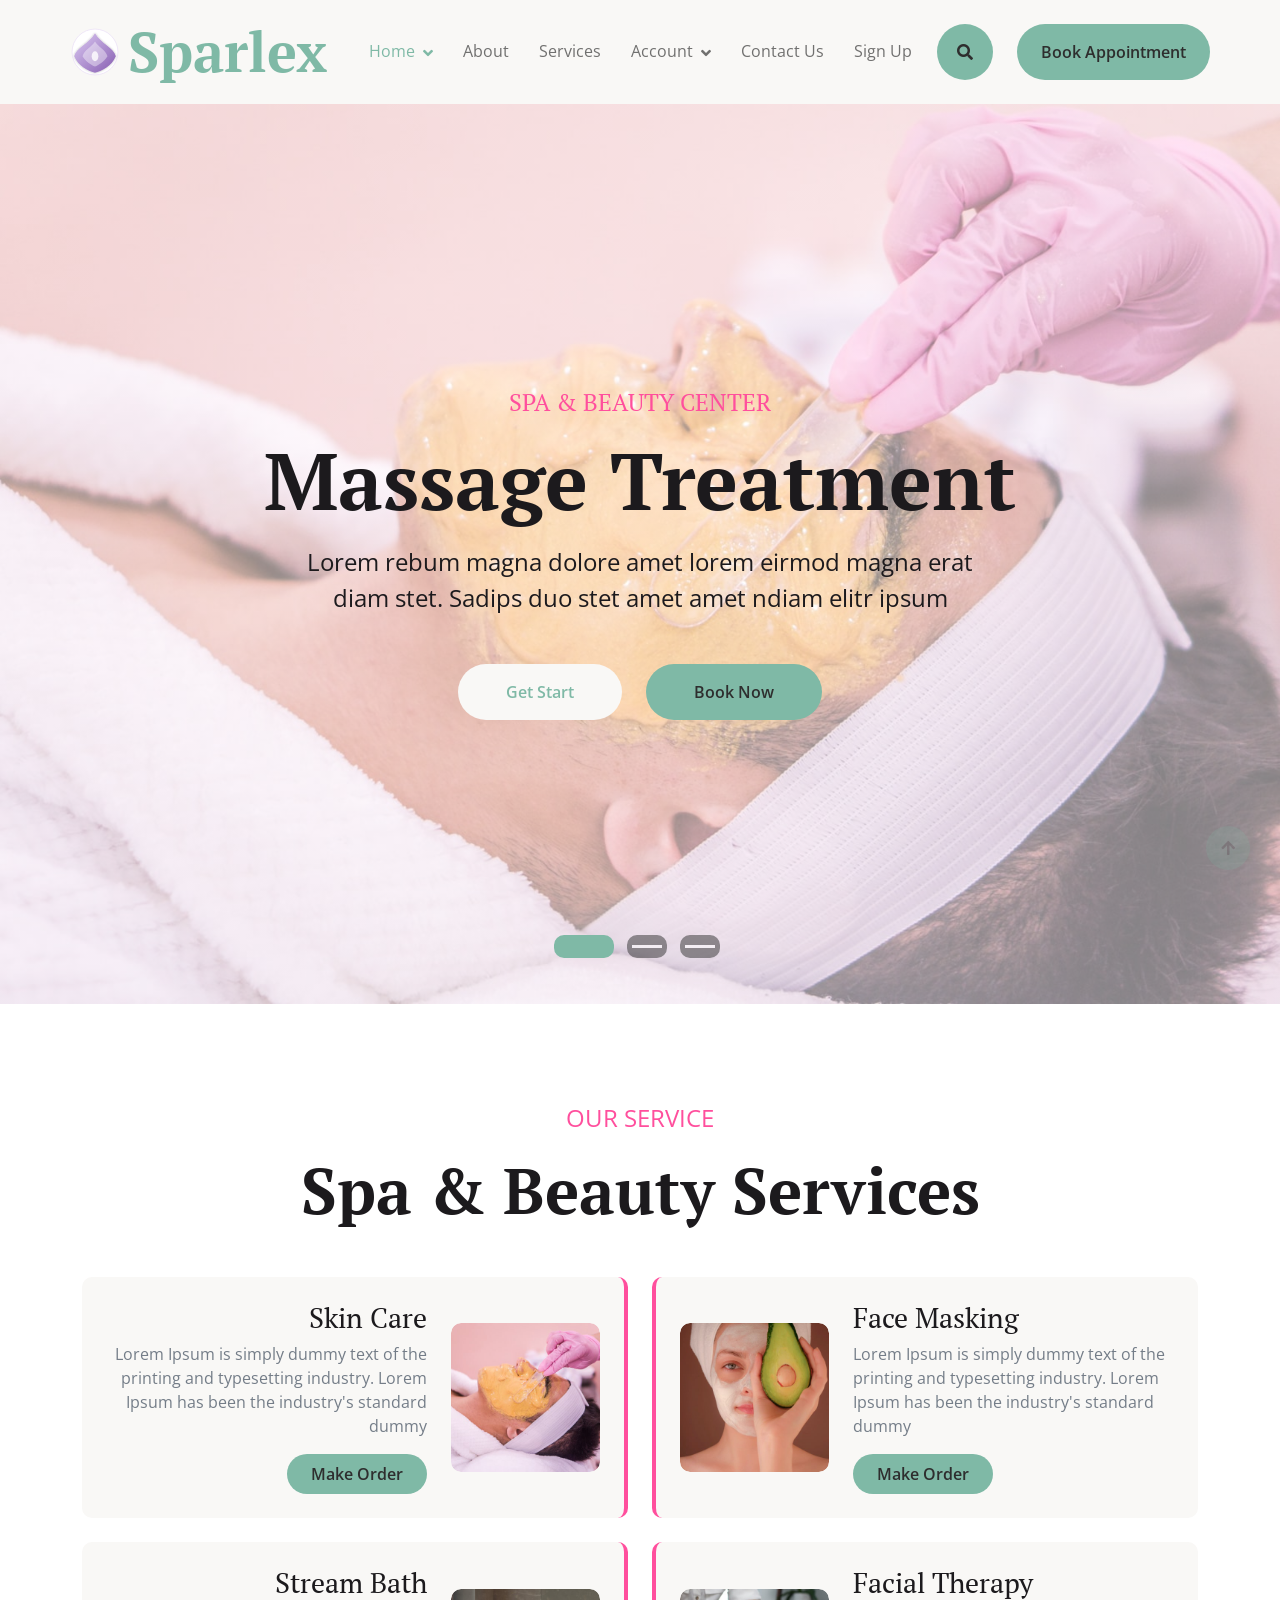
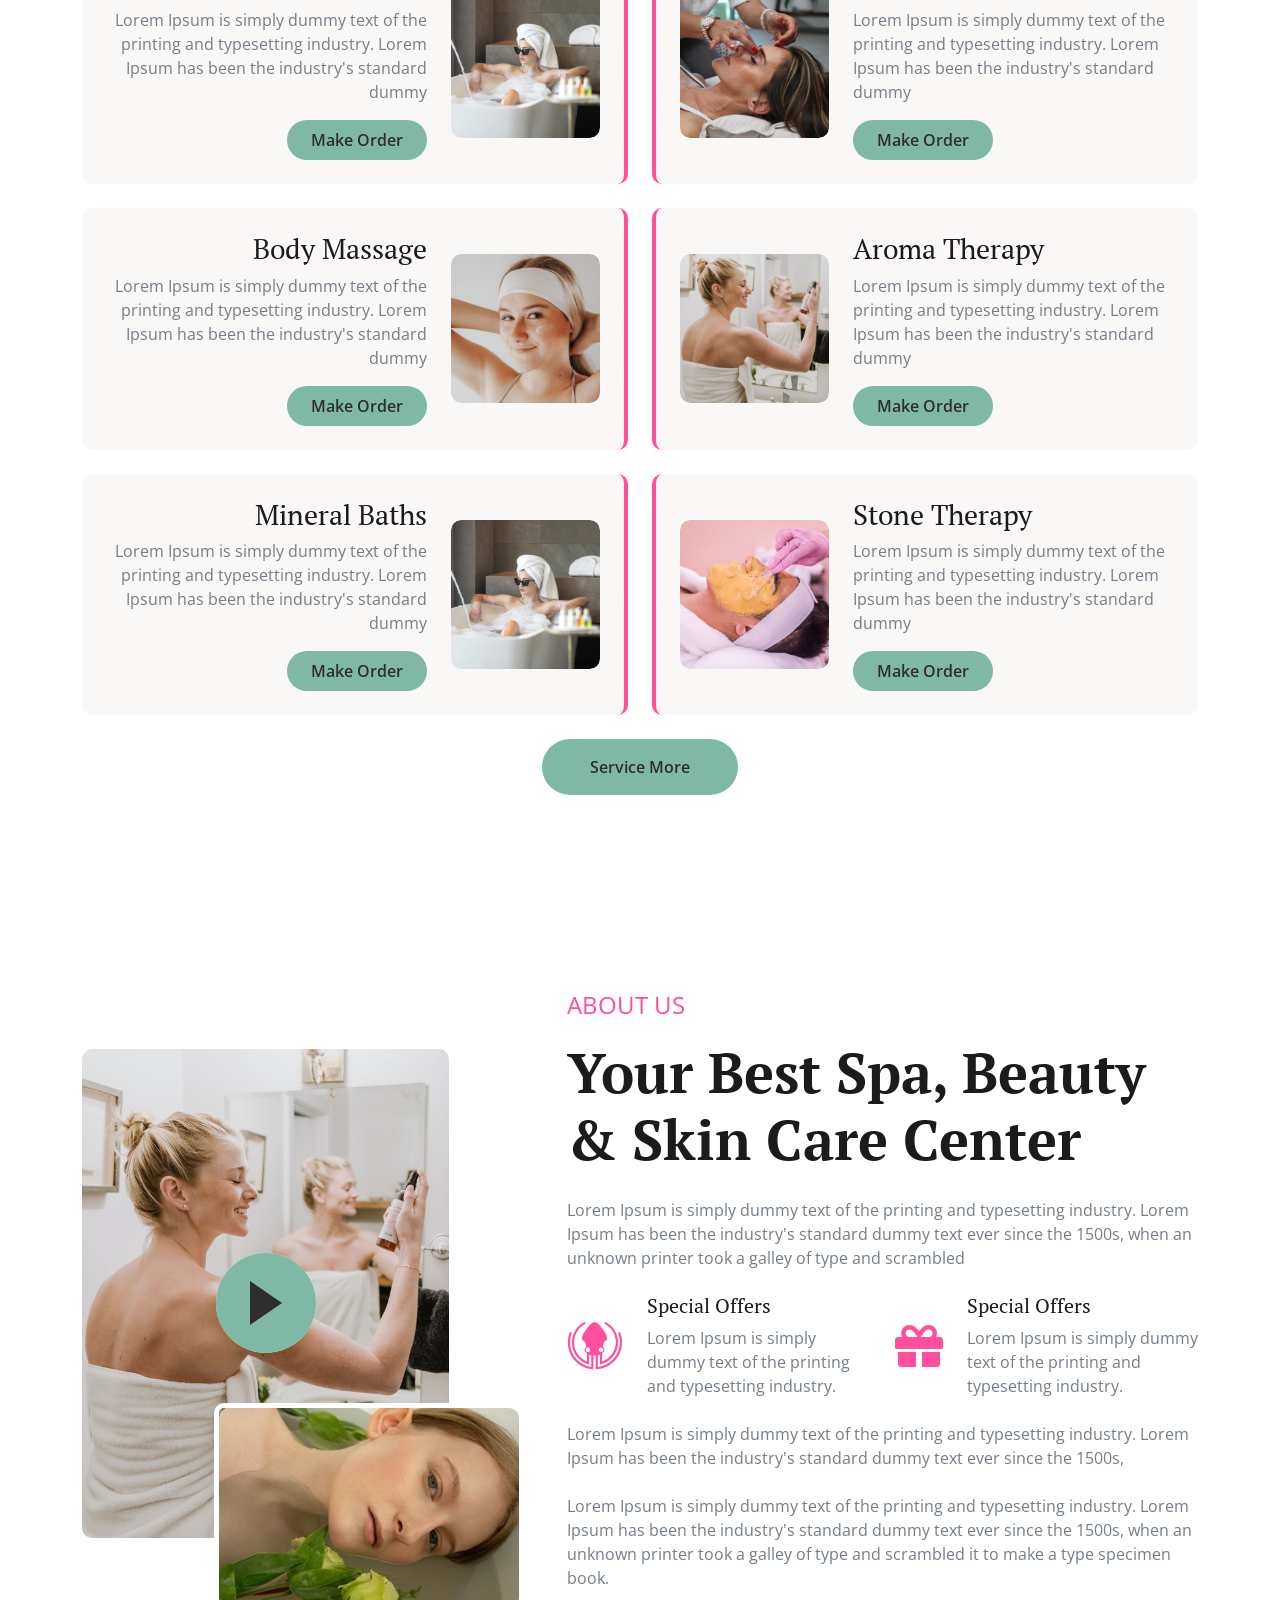
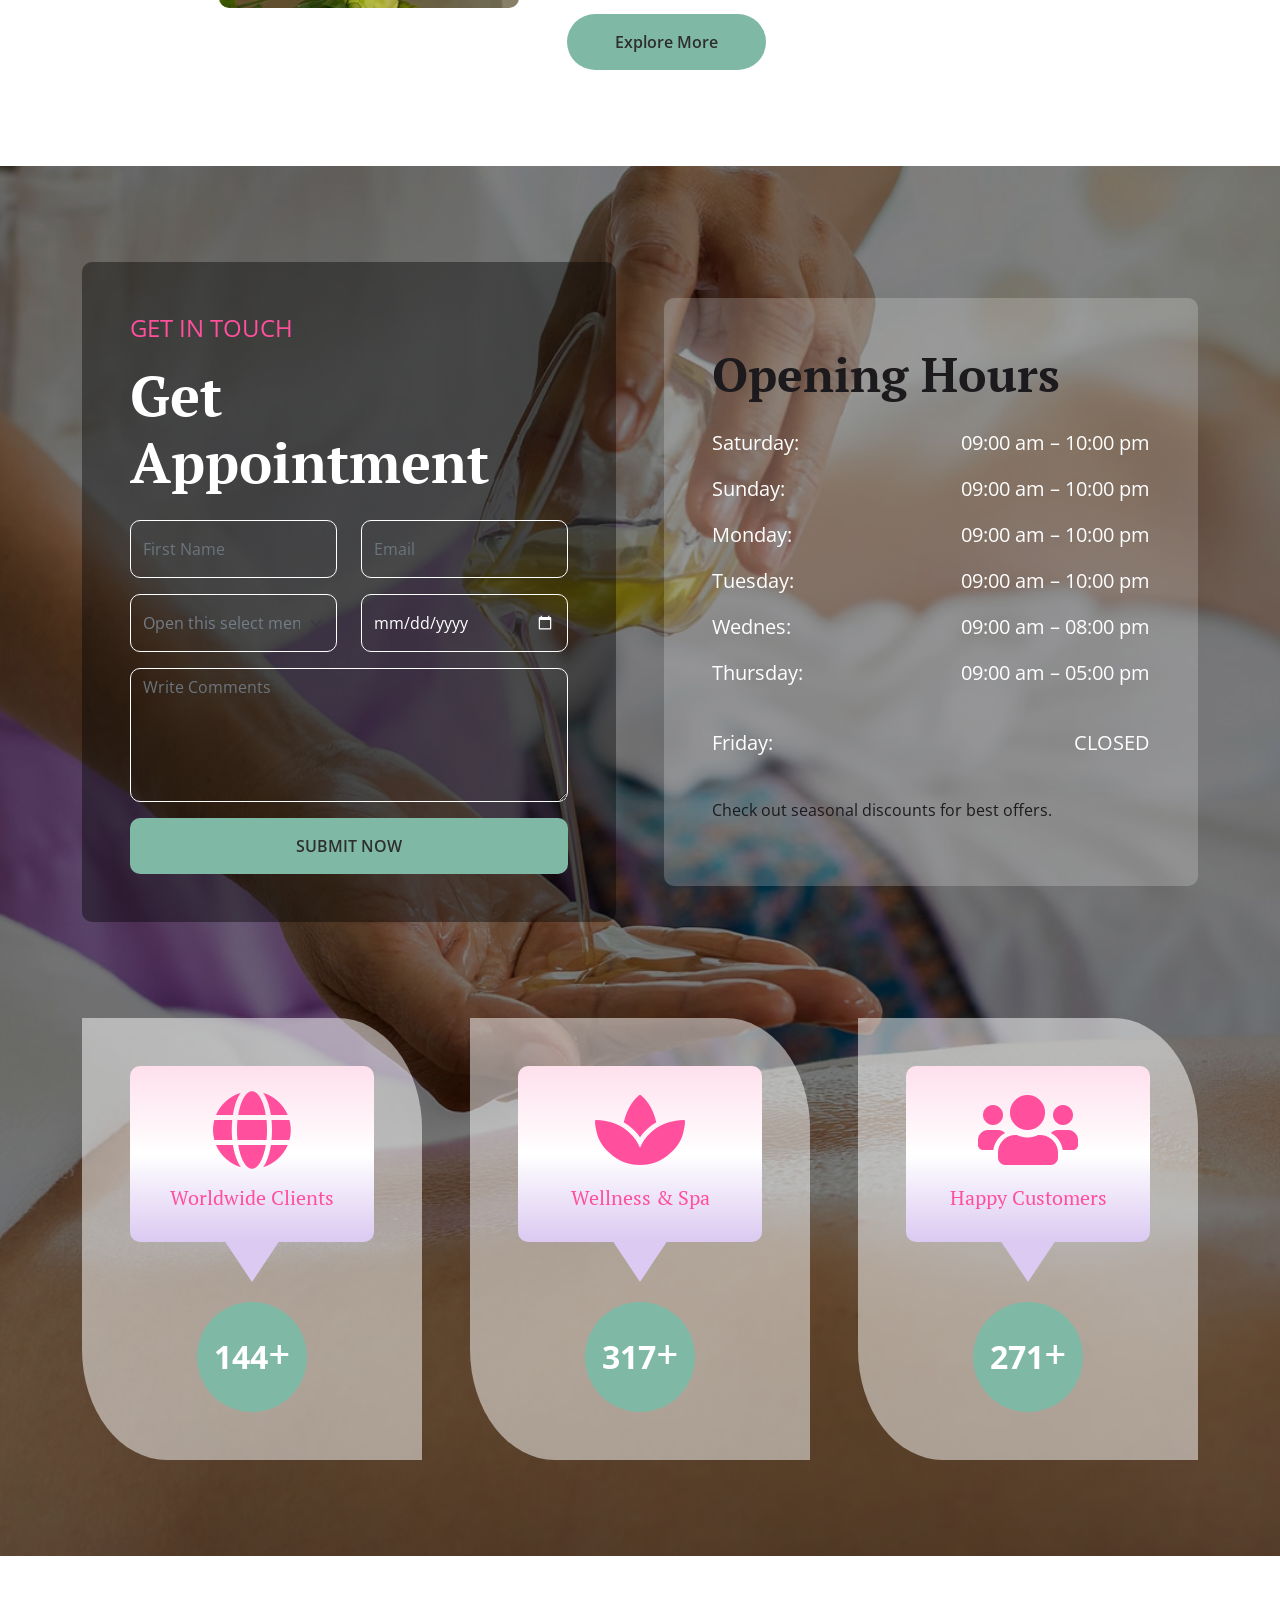
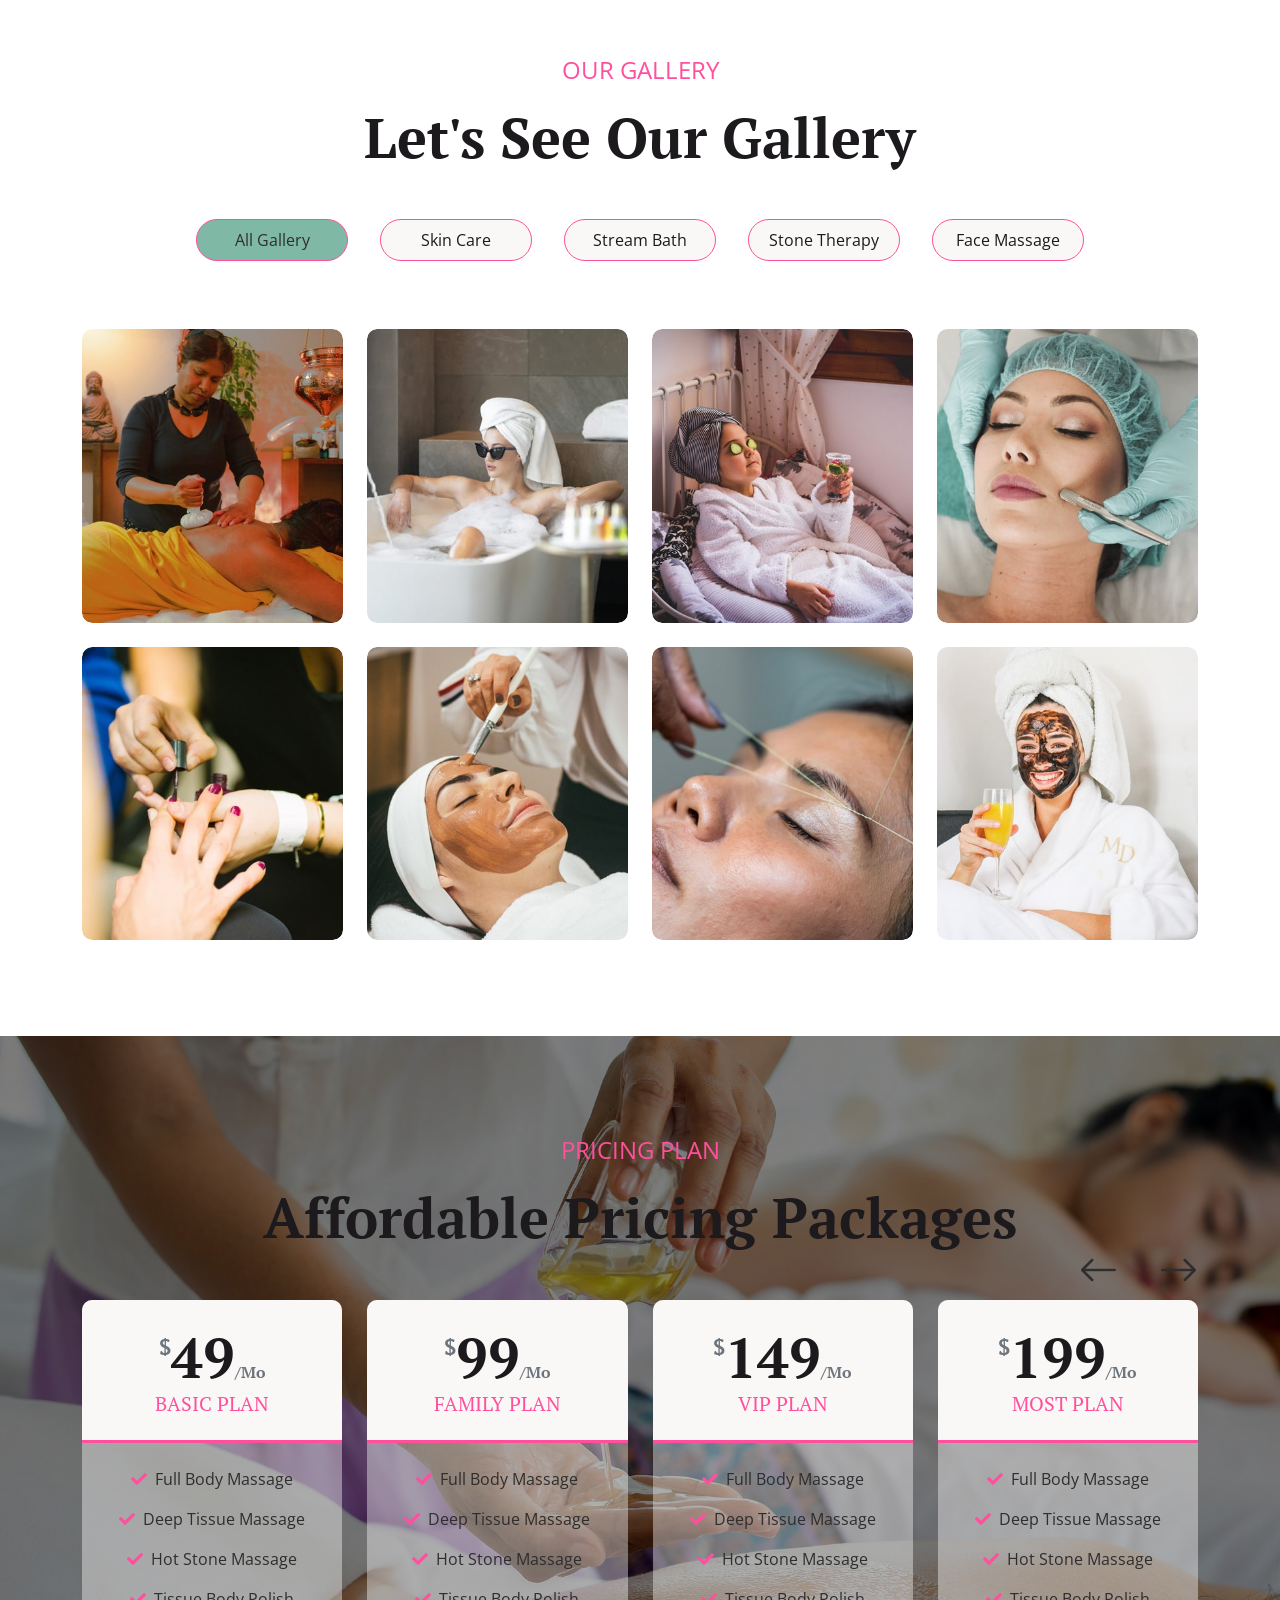
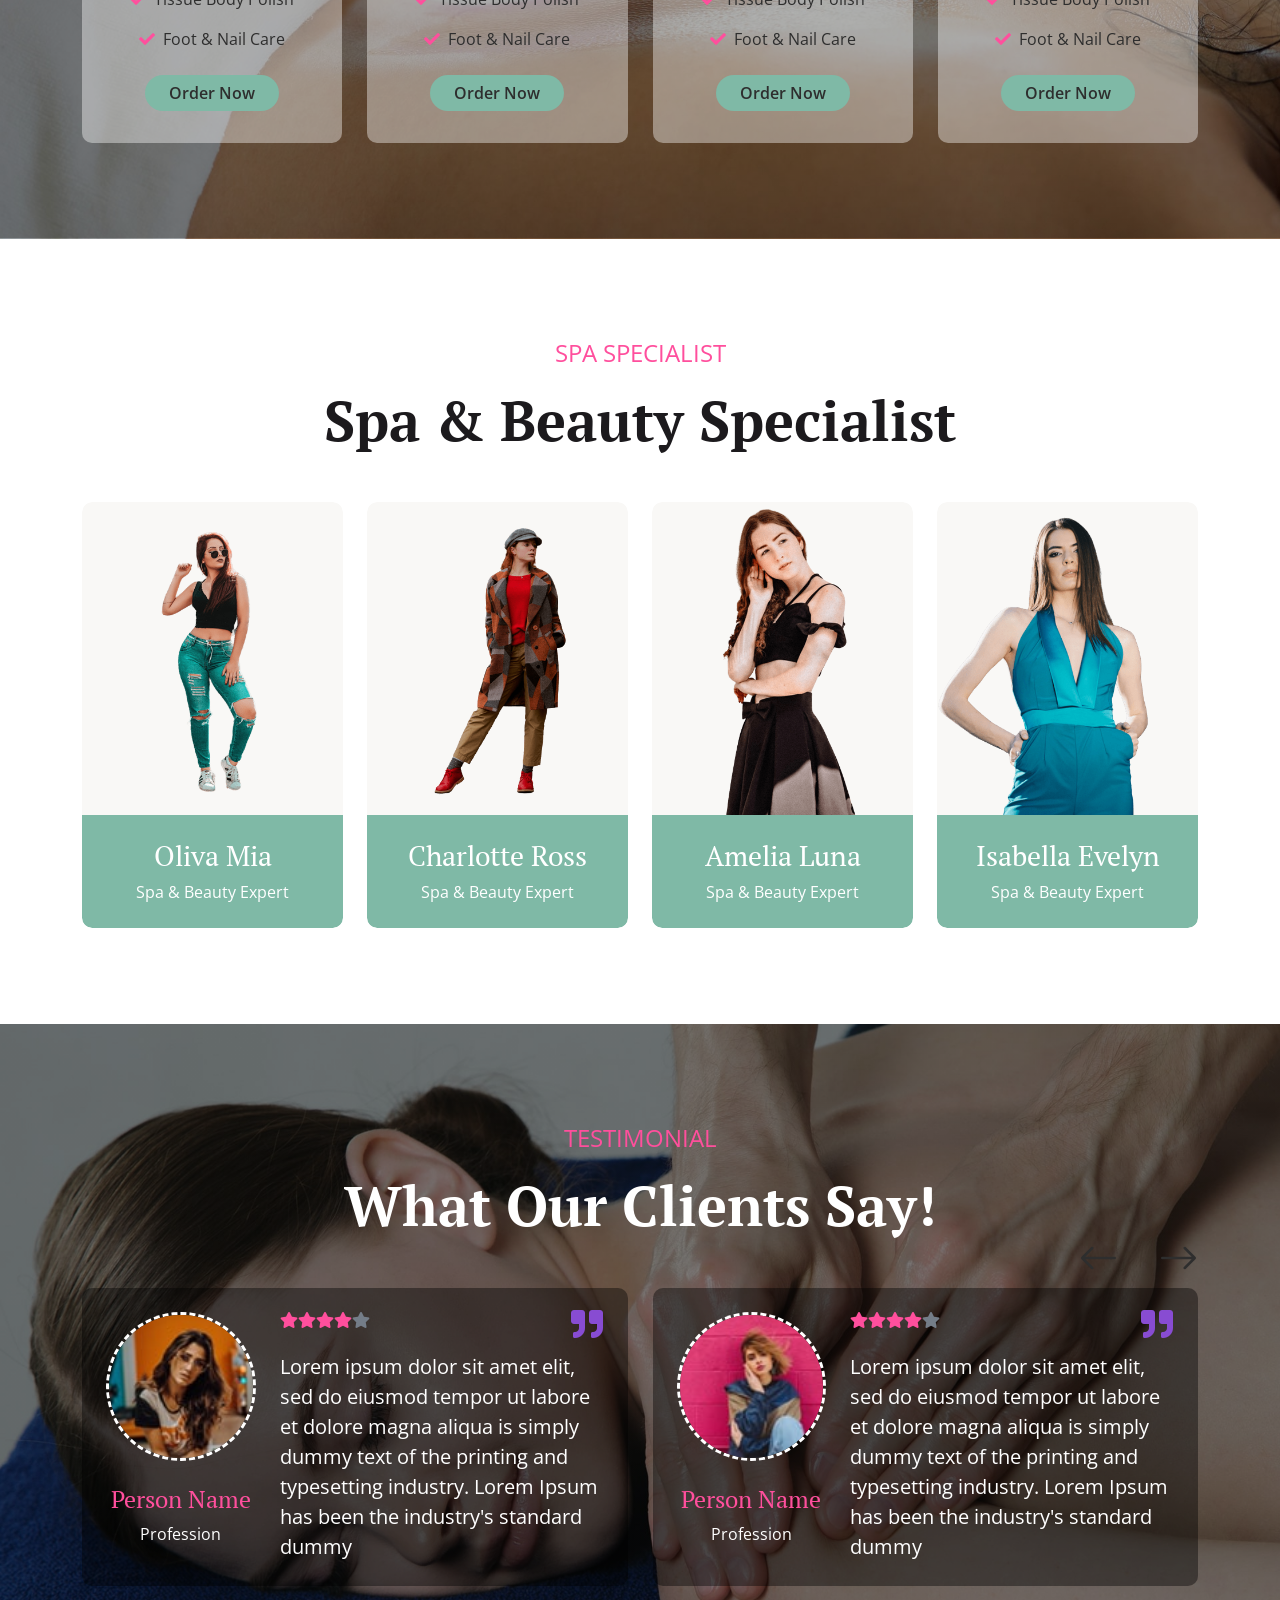
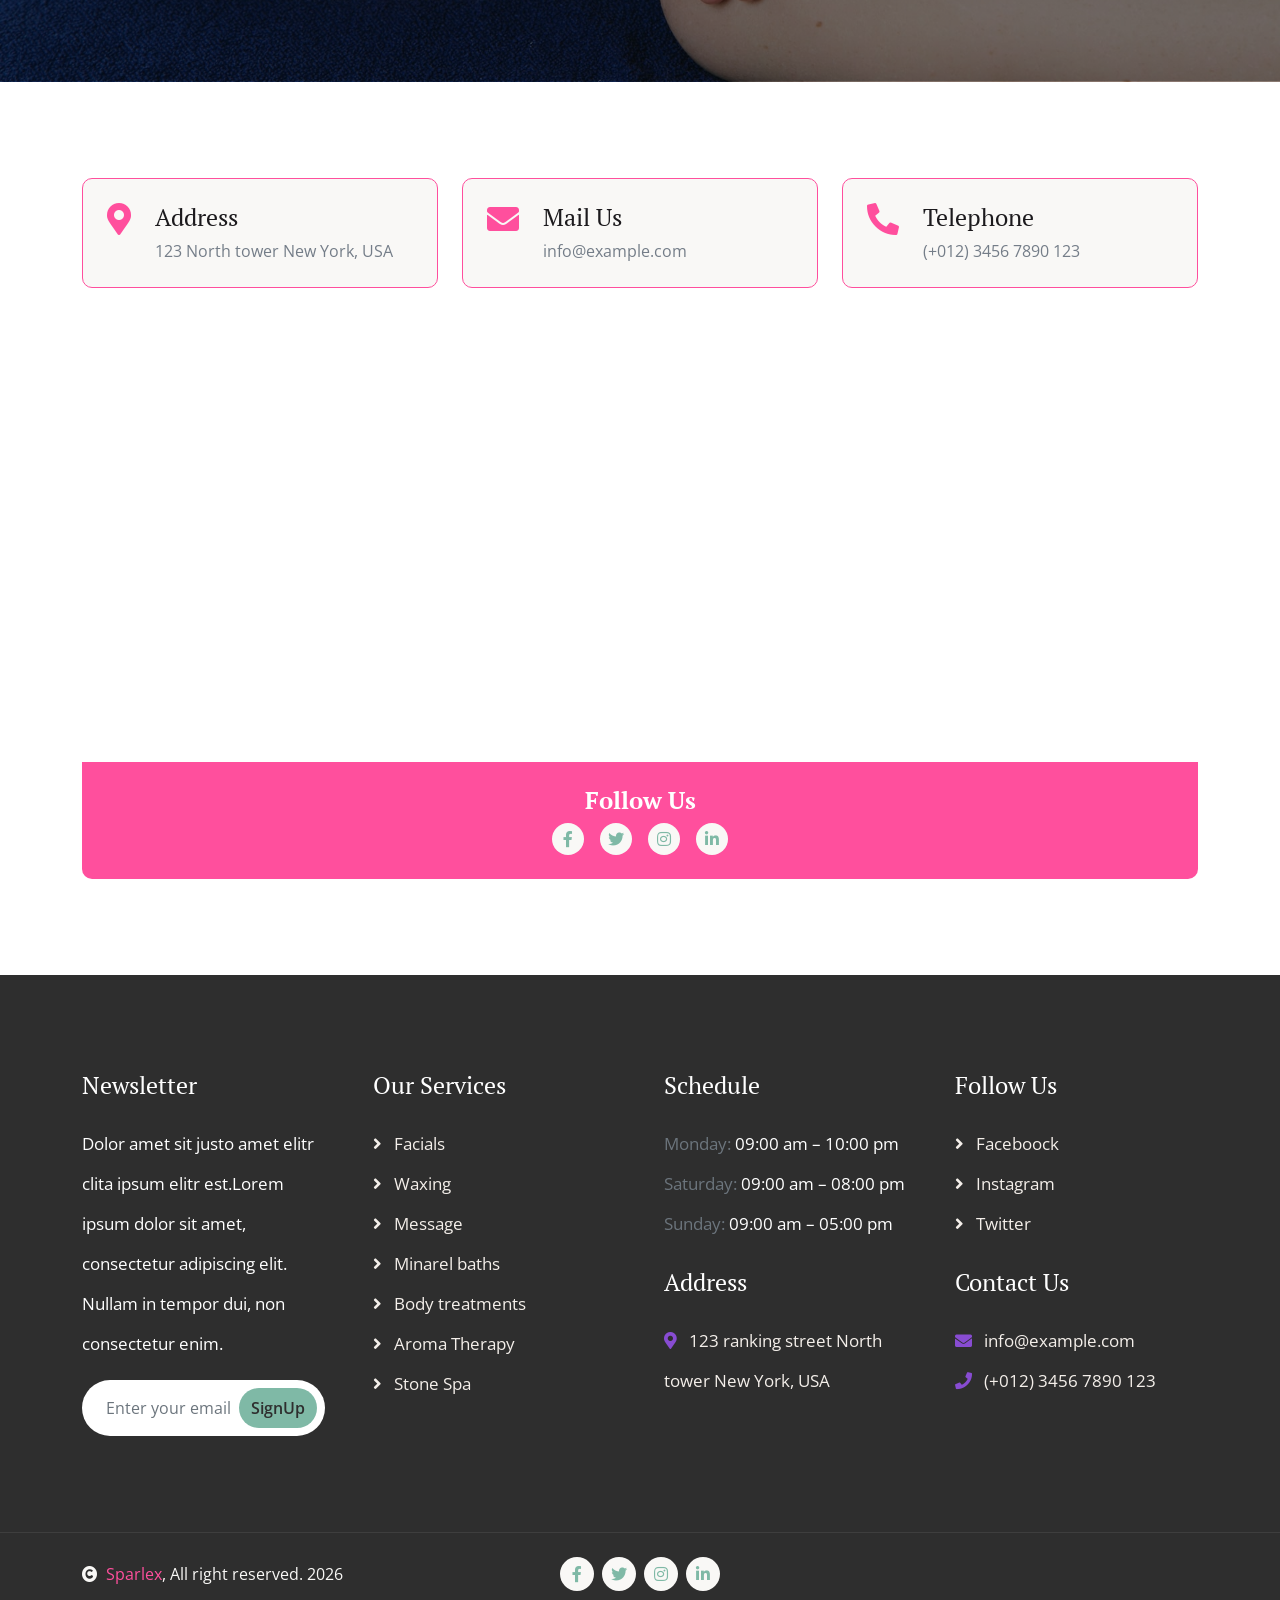
==== commit e41e6d23: "i add the changes" ====
--- a/index.html
+++ b/index.html
@@ -1,1324 +1,1504 @@
 <!DOCTYPE html>
 <html lang="en">
 
-    <head>
-        <meta charset="utf-8">
-        <title>Sparlex - Spa Website Template</title>
-        <meta content="width=device-width, initial-scale=1.0" name="viewport">
-        <meta content="" name="keywords">
-        <meta content="" name="description">
-
-        <!-- Google Web Fonts -->
-        <link rel="preconnect" href="https://fonts.googleapis.com">
-        <link rel="preconnect" href="https://fonts.gstatic.com" crossorigin>
-        <link href="https://fonts.googleapis.com/css2?family=Open+Sans:wght@400;600&family=PT+Serif:wght@400;700&display=swap" rel="stylesheet"> 
-
-        <!-- Icon Font Stylesheet -->
-        <link rel="stylesheet" href="https://use.fontawesome.com/releases/v5.15.4/css/all.css"/>
-        <link href="https://cdn.jsdelivr.net/npm/bootstrap-icons@1.4.1/font/bootstrap-icons.css" rel="stylesheet">
-
-        <!-- Libraries Stylesheet -->
-        <link href="lib/animate/animate.min.css" rel="stylesheet">
-        <link href="lib/lightbox/css/lightbox.min.css" rel="stylesheet">
-        <link href="lib/owlcarousel/assets/owl.carousel.min.css" rel="stylesheet">
-
-
-        <!-- Customized Bootstrap Stylesheet -->
-        <link href="css/bootstrap.min.css" rel="stylesheet">
-
-        <!-- Template Stylesheet -->
-        <link href="css/style.css" rel="stylesheet">
-    </head>
-
-    <body>
-
-        <!-- Spinner Start -->
-        <div id="spinner" class="show w-100 vh-100 bg-white position-fixed translate-middle top-50 start-50  d-flex align-items-center justify-content-center">
-            <div class="spinner-grow text-primary" role="status"></div>
+<head>
+    <meta charset="utf-8">
+    <title>Sparlex - Spa Website Template</title>
+    <meta content="width=device-width, initial-scale=1.0" name="viewport">
+    <meta content="" name="keywords">
+    <meta content="" name="description">
+    <link rel="icon" href="img/favicon.svg" type="image/svg+xml">
+
+    <!-- Google Web Fonts -->
+    <link rel="preconnect" href="https://fonts.googleapis.com">
+    <link rel="preconnect" href="https://fonts.gstatic.com" crossorigin>
+    <link
+        href="https://fonts.googleapis.com/css2?family=Open+Sans:wght@400;600&family=PT+Serif:wght@400;700&display=swap"
+        rel="stylesheet">
+
+    <!-- Icon Font Stylesheet -->
+    <link rel="stylesheet" href="https://use.fontawesome.com/releases/v5.15.4/css/all.css" />
+    <link href="https://cdn.jsdelivr.net/npm/bootstrap-icons@1.4.1/font/bootstrap-icons.css" rel="stylesheet">
+
+    <!-- Libraries Stylesheet -->
+    <link href="lib/animate/animate.min.css" rel="stylesheet">
+    <link href="lib/lightbox/css/lightbox.min.css" rel="stylesheet">
+    <link href="lib/owlcarousel/assets/owl.carousel.min.css" rel="stylesheet">
+
+
+    <!-- Customized Bootstrap Stylesheet -->
+    <link href="css/bootstrap.min.css" rel="stylesheet">
+
+    <!-- Template Stylesheet -->
+    <link href="css/style.css" rel="stylesheet">
+</head>
+
+<body>
+
+    <!-- Spinner Start -->
+    <div id="spinner"
+        class="show w-100 vh-100 bg-white position-fixed translate-middle top-50 start-50  d-flex align-items-center justify-content-center">
+        <div class="spinner-grow text-primary" role="status"></div>
+    </div>
+    <!-- Spinner End -->
+
+
+    <!-- Navbar start -->
+    <div class="container-fluid sticky-top px-0">
+        <div class="container-fluid bg-light">
+            <div class="container px-0">
+                <nav class="navbar navbar-light navbar-expand-xl">
+                    <a href="index.html" class="navbar-brand d-flex align-items-center">
+                        <img src="img/logo.svg" alt="Logo" class="img-fluid" style="height: 50px;">
+                        <h1 class="text-primary display-4 mb-0 ms-2">Sparlex</h1>
+                    </a>
+                    <button class="navbar-toggler py-2 px-3" type="button" data-bs-toggle="collapse"
+                        data-bs-target="#navbarCollapse">
+                        <span class="fa fa-bars text-primary"></span>
+                    </button>
+                    <div class="collapse navbar-collapse bg-light py-3" id="navbarCollapse">
+                        <div class="navbar-nav mx-auto border-top">
+                            <div class="nav-item dropdown">
+                                <a href="#" class="nav-link dropdown-toggle active" data-bs-toggle="dropdown">Home</a>
+                                <div class="dropdown-menu m-0 bg-secondary rounded-0">
+                                    <a href="index.html" class="dropdown-item active">Home 1</a>
+                                    <a href="home2.html" class="dropdown-item">Home 2</a>
+                                </div>
+                            </div>
+                            <a href="about.html" class="nav-item nav-link">About</a>
+                            <a href="service.html" class="nav-item nav-link">Services</a>
+                            <div class="nav-item dropdown">
+                                <a href="#" class="nav-link dropdown-toggle" data-bs-toggle="dropdown">Account</a>
+                                <div class="dropdown-menu m-0 bg-secondary rounded-0">
+                                    <a href="team.html" class="dropdown-item">Team</a>
+                                    <a href="testimonial.html" class="dropdown-item">Testimonial</a>
+                                    <a href="gallery.html" class="dropdown-item">Gallery</a>
+                                    <a href="appointment.html" class="dropdown-item">Appointment</a>
+                                    <a href="404.html" class="dropdown-item">404 page</a>
+
+                                </div>
+                            </div>
+                            <a href="contact.html" class="nav-item nav-link">Contact Us</a>
+                            <a href="register.html" class="nav-item nav-link">Sign Up</a>
+                        </div>
+                        <div class="d-flex align-items-center flex-nowrap pt-xl-0">
+                            <button
+                                class="btn-search btn btn-primary btn-primary-outline-0 rounded-circle btn-lg-square"
+                                data-bs-toggle="modal" data-bs-target="#searchModal"><i
+                                    class="fas fa-search"></i></button>
+                            <a href="appointment.html"
+                                class="btn btn-primary btn-primary-outline-0 rounded-pill py-3 px-4 ms-4">Book
+                                Appointment</a>
+                        </div>
+                    </div>
+                </nav>
+            </div>
         </div>
-        <!-- Spinner End -->
-
-
-        <!-- Navbar start -->
-        <div class="container-fluid sticky-top px-0">
-            <div class="container-fluid bg-light">
-                <div class="container px-0">
-                    <nav class="navbar navbar-light navbar-expand-xl">
-                        <a href="index.html" class="navbar-brand">
-                            <h1 class="text-primary display-4">Sparlex</h1>
+    </div>
+    <!-- Navbar End -->
+
+
+    <!-- Modal Search Start -->
+    <div class="modal fade" id="searchModal" tabindex="-1" aria-labelledby="exampleModalLabel" aria-hidden="true">
+        <div class="modal-dialog modal-fullscreen">
+            <div class="modal-content rounded-0">
+                <div class="modal-header">
+                    <h4 class="modal-title mb-0" id="exampleModalLabel">Search by keyword</h4>
+                    <button type="button" class="btn-close" data-bs-dismiss="modal" aria-label="Close"></button>
+                </div>
+                <div class="modal-body d-flex align-items-center">
+                    <form class="input-group w-75 mx-auto d-flex search-form">
+                        <input type="search" class="form-control p-3" placeholder="keywords"
+                            aria-describedby="search-icon-1">
+                        <button type="submit" id="search-icon-1" class="input-group-text p-3"><i
+                                class="fa fa-search"></i></button>
+                    </form>
+                </div>
+            </div>
+        </div>
+    </div>
+    <!-- Modal Search End -->
+
+
+
+    <!-- Carousel Start -->
+    <div class="container-fluid carousel-header px-0">
+        <div id="carouselId" class="carousel slide" data-bs-ride="carousel">
+            <ol class="carousel-indicators">
+                <li data-bs-target="#carouselId" data-bs-slide-to="0" class="active"></li>
+                <li data-bs-target="#carouselId" data-bs-slide-to="1"></li>
+                <li data-bs-target="#carouselId" data-bs-slide-to="2"></li>
+            </ol>
+            <div class="carousel-inner" role="listbox">
+                <div class="carousel-item active">
+                    <img src="img/carousel-3.jpg" class="img-fluid" alt="Image">
+                    <div class="carousel-caption">
+                        <div class="p-3" style="max-width: 900px;">
+                            <h4 class="text-primary text-uppercase mb-3">Spa & Beauty Center</h4>
+                            <h1 class="display-1 text-capitalize text-dark mb-3">Massage Treatment</h1>
+                            <p class="mx-md-5 fs-4 px-4 mb-5 text-dark">Lorem rebum magna dolore amet lorem eirmod magna
+                                erat diam stet. Sadips duo stet amet amet ndiam elitr ipsum</p>
+                            <div class="d-flex align-items-center justify-content-center">
+                                <a class="btn btn-light btn-light-outline-0 rounded-pill py-3 px-5 me-4"
+                                    href="service.html">Get
+                                    Start</a>
+                                <a class="btn btn-primary btn-primary-outline-0 rounded-pill py-3 px-5"
+                                    href="appointment.html">Book
+                                    Now</a>
+                            </div>
+                        </div>
+                    </div>
+                </div>
+                <div class="carousel-item">
+                    <img src="img/carousel-2.jpg" class="img-fluid" alt="Image">
+                    <div class="carousel-caption">
+                        <div class="p-3" style="max-width: 900px;">
+                            <h4 class="text-primary text-uppercase mb-3" style="letter-spacing: 3px;">Spa & Beauty
+                                Center</h4>
+                            <h1 class="display-1 text-capitalize text-dark mb-3">Facial Treatment</h1>
+                            <p class="mx-md-5 fs-4 px-5 mb-5 text-dark">Lorem rebum magna dolore amet lorem eirmod magna
+                                erat diam stet. Sadips duo stet amet amet ndiam elitr ipsum</p>
+                            <div class="d-flex align-items-center justify-content-center">
+                                <a class="btn btn-light btn-light-outline-0 rounded-pill py-3 px-5 me-4"
+                                    href="service.html">Get
+                                    Start</a>
+                                <a class="btn btn-primary btn-primary-outline-0 rounded-pill py-3 px-5"
+                                    href="appointment.html">Book
+                                    Now</a>
+                            </div>
+                        </div>
+                    </div>
+                </div>
+                <div class="carousel-item">
+                    <img src="img/carousel-1.jpg" class="img-fluid" alt="Image">
+                    <div class="carousel-caption">
+                        <div class="p-3" style="max-width: 900px;">
+                            <h4 class="text-primary text-uppercase mb-3" style="letter-spacing: 3px;">Spa & Beauty
+                                Center</h4>
+                            <h1 class="display-1 text-capitalize text-dark">Cellulite Treatment</h1>
+                            <p class="mx-md-5 fs-4 px-5 mb-5 text-dark">Lorem rebum magna dolore amet lorem eirmod magna
+                                erat diam stet. Sadips duo stet amet amet ndiam elitr ipsum</p>
+                            <div class="d-flex align-items-center justify-content-center">
+                                <a class="btn btn-light btn-light-outline-0 rounded-pill py-3 px-5 me-4"
+                                    href="service.html">Get
+                                    Start</a>
+                                <a class="btn btn-primary btn-primary-outline-0 rounded-pill py-3 px-5"
+                                    href="appointment.html">Book
+                                    Now</a>
+                            </div>
+                        </div>
+                    </div>
+                </div>
+            </div>
+            <button class="carousel-control-prev" type="button" data-bs-target="#carouselId" data-bs-slide="prev">
+                <span class="carousel-control-prev-icon" aria-hidden="true"></span>
+                <span class="visually-hidden">Previous</span>
+            </button>
+            <button class="carousel-control-next" type="button" data-bs-target="#carouselId" data-bs-slide="next">
+                <span class="carousel-control-next-icon" aria-hidden="true"></span>
+                <span class="visually-hidden">Next</span>
+            </button>
+        </div>
+    </div>
+    <!-- Carousel End -->
+
+
+    <!-- Services Start -->
+    <div class="container-fluid services py-5">
+        <div class="container py-5">
+            <div class="mx-auto text-center mb-5" style="max-width: 800px;">
+                <p class="fs-4 text-uppercase text-center text-primary">Our Service</p>
+                <h1 class="display-3">Spa & Beauty Services</h1>
+            </div>
+            <div class="row g-4">
+                <div class="col-lg-6">
+                    <div class="services-item bg-light border-4 border-end border-primary rounded p-4">
+                        <div class="row align-items-center">
+                            <div class="col-8">
+                                <div class="services-content text-end">
+                                    <h3>Skin Care</h3>
+                                    <p>Lorem Ipsum is simply dummy text of the printing and typesetting industry. Lorem
+                                        Ipsum has been the industry's standard dummy</p>
+                                    <a href="#"
+                                        class="btn btn-primary btn-primary-outline-0 rounded-pill py-2 px-4">Make
+                                        Order</a>
+                                </div>
+                            </div>
+                            <div class="col-4">
+                                <div class="services-img d-flex align-items-center justify-content-center rounded">
+                                    <img src="img/services-1.jpg" class="img-fluid rounded" alt="">
+                                </div>
+                            </div>
+                        </div>
+                    </div>
+                </div>
+                <div class="col-lg-6">
+                    <div class="services-item bg-light border-4 border-start border-primary rounded p-4">
+                        <div class="row align-items-center">
+                            <div class="col-4">
+                                <div class="services-img d-flex align-items-center justify-content-center rounded">
+                                    <img src="img/services-2.jpg" class="img-fluid rounded" alt="">
+                                </div>
+                            </div>
+                            <div class="col-8">
+                                <div class="services-content text-start">
+                                    <h3>Face Masking</h3>
+                                    <p>Lorem Ipsum is simply dummy text of the printing and typesetting industry. Lorem
+                                        Ipsum has been the industry's standard dummy</p>
+                                    <a href="#"
+                                        class="btn btn-primary btn-primary-outline-0 rounded-pill py-2 px-4">Make
+                                        Order</a>
+                                </div>
+                            </div>
+                        </div>
+                    </div>
+                </div>
+                <div class="col-lg-6">
+                    <div class="services-item bg-light border-4 border-end border-primary rounded p-4">
+                        <div class="row align-items-center">
+                            <div class="col-8">
+                                <div class="services-content text-end">
+                                    <h3>Stream Bath</h3>
+                                    <p>Lorem Ipsum is simply dummy text of the printing and typesetting industry. Lorem
+                                        Ipsum has been the industry's standard dummy</p>
+                                    <a href="#"
+                                        class="btn btn-primary btn-primary-outline-0 rounded-pill py-2 px-4">Make
+                                        Order</a>
+                                </div>
+                            </div>
+                            <div class="col-4">
+                                <div class="services-img d-flex align-items-center justify-content-center rounded">
+                                    <img src="img/services-3.jpg" class="img-fluid rounded" alt="">
+                                </div>
+                            </div>
+                        </div>
+                    </div>
+                </div>
+                <div class="col-lg-6">
+                    <div class="services-item bg-light border-4 border-start border-primary rounded p-4">
+                        <div class="row align-items-center">
+                            <div class="col-4">
+                                <div class="services-img d-flex align-items-center justify-content-center rounded">
+                                    <img src="img/services-4.jpg" class="img-fluid rounded" alt="">
+                                </div>
+                            </div>
+                            <div class="col-8">
+                                <div class="services-content text-start">
+                                    <h3>Facial Therapy</h3>
+                                    <p>Lorem Ipsum is simply dummy text of the printing and typesetting industry. Lorem
+                                        Ipsum has been the industry's standard dummy</p>
+                                    <a href="#"
+                                        class="btn btn-primary btn-primary-outline-0 rounded-pill py-2 px-4">Make
+                                        Order</a>
+                                </div>
+                            </div>
+                        </div>
+                    </div>
+                </div>
+                <div class="col-lg-6">
+                    <div class="services-item bg-light border-4 border-end border-primary rounded p-4">
+                        <div class="row align-items-center">
+                            <div class="col-8">
+                                <div class="services-content text-end">
+                                    <h3>Body Massage</h3>
+                                    <p>Lorem Ipsum is simply dummy text of the printing and typesetting industry. Lorem
+                                        Ipsum has been the industry's standard dummy</p>
+                                    <a href="#"
+                                        class="btn btn-primary btn-primary-outline-0 rounded-pill py-2 px-4">Make
+                                        Order</a>
+                                </div>
+                            </div>
+                            <div class="col-4">
+                                <div class="services-img d-flex align-items-center justify-content-center rounded">
+                                    <img src="img/services-5.jpg" class="img-fluid rounded" alt="">
+                                </div>
+                            </div>
+                        </div>
+                    </div>
+                </div>
+                <div class="col-lg-6">
+                    <div class="services-item bg-light border-4 border-start border-primary rounded p-4">
+                        <div class="row align-items-center">
+                            <div class="col-4">
+                                <div class="services-img d-flex align-items-center justify-content-center rounded">
+                                    <img src="img/services-6.jpg" class="img-fluid rounded" alt="">
+                                </div>
+                            </div>
+                            <div class="col-8">
+                                <div class="services-content text-start">
+                                    <h3>Aroma Therapy</h3>
+                                    <p>Lorem Ipsum is simply dummy text of the printing and typesetting industry. Lorem
+                                        Ipsum has been the industry's standard dummy</p>
+                                    <a href="#"
+                                        class="btn btn-primary btn-primary-outline-0 rounded-pill py-2 px-4">Make
+                                        Order</a>
+                                </div>
+                            </div>
+                        </div>
+                    </div>
+                </div>
+                <div class="col-lg-6">
+                    <div class="services-item bg-light border-4 border-end border-primary rounded p-4">
+                        <div class="row align-items-center">
+                            <div class="col-8">
+                                <div class="services-content text-end">
+                                    <h3>Mineral Baths</h3>
+                                    <p>Lorem Ipsum is simply dummy text of the printing and typesetting industry. Lorem
+                                        Ipsum has been the industry's standard dummy</p>
+                                    <a href="#"
+                                        class="btn btn-primary btn-primary-outline-0 rounded-pill py-2 px-4">Make
+                                        Order</a>
+                                </div>
+                            </div>
+                            <div class="col-4">
+                                <div class="services-img d-flex align-items-center justify-content-center rounded">
+                                    <img src="img/services-3.jpg" class="img-fluid rounded" alt="">
+                                </div>
+                            </div>
+                        </div>
+                    </div>
+                </div>
+                <div class="col-lg-6">
+                    <div class="services-item bg-light border-4 border-start border-primary rounded p-4">
+                        <div class="row align-items-center">
+                            <div class="col-4">
+                                <div class="services-img d-flex align-items-center justify-content-center rounded">
+                                    <img src="img/services-1.jpg" class="img-fluid rounded" alt="">
+                                </div>
+                            </div>
+                            <div class="col-8">
+                                <div class="services-content text-start">
+                                    <h3>Stone Therapy</h3>
+                                    <p>Lorem Ipsum is simply dummy text of the printing and typesetting industry. Lorem
+                                        Ipsum has been the industry's standard dummy</p>
+                                    <a href="#"
+                                        class="btn btn-primary btn-primary-outline-0 rounded-pill py-2 px-4">Make
+                                        Order</a>
+                                </div>
+                            </div>
+                        </div>
+                    </div>
+                </div>
+                <div class="col-12">
+                    <div class="services-btn text-center">
+                        <a href="#" class="btn btn-primary btn-primary-outline-0 rounded-pill py-3 px-5">Service
+                            More</a>
+                    </div>
+                </div>
+            </div>
+        </div>
+    </div>
+    <!-- Services End -->
+
+
+    <!-- About Start -->
+    <div class="container-fluid about py-5">
+        <div class="container py-5">
+            <div class="row g-5 align-items-center">
+                <div class="col-lg-5">
+                    <div class="video">
+                        <img src="img/about-1.jpg" class="img-fluid rounded" alt="">
+                        <div class="position-absolute rounded border-5 border-top border-start border-white"
+                            style="bottom: 0; right: 0;;">
+                            <img src="img/about-2.jpg" class="img-fluid rounded" alt="">
+                        </div>
+                        <button type="button" class="btn btn-play" data-bs-toggle="modal"
+                            data-src="https://www.youtube.com/embed/DWRcNpR6Kdc" data-bs-target="#videoModal">
+                            <span></span>
+                        </button>
+                    </div>
+                </div>
+                <div class="col-lg-7">
+                    <p class="fs-4 text-uppercase text-primary">About Us</p>
+                    <h1 class="display-4 mb-4">Your Best Spa, Beauty & Skin Care Center</h1>
+                    <p class="mb-4">Lorem Ipsum is simply dummy text of the printing and typesetting industry. Lorem
+                        Ipsum has been the industry's standard dummy text ever since the 1500s, when an unknown printer
+                        took a galley of type and scrambled
+                    </p>
+                    <div class="row g-4">
+                        <div class="col-md-6">
+                            <div class="d-flex align-items-center">
+                                <i class="fab fa-gitkraken fa-3x text-primary"></i>
+                                <div class="ms-4">
+                                    <h5 class="mb-2">Special Offers</h5>
+                                    <p class="mb-0">Lorem Ipsum is simply dummy text of the printing and typesetting
+                                        industry.</p>
+                                </div>
+                            </div>
+                        </div>
+                        <div class="col-md-6">
+                            <div class="d-flex align-items-center">
+                                <i class="fas fa-gift fa-3x text-primary"></i>
+                                <div class="ms-4">
+                                    <h5 class="mb-2">Special Offers</h5>
+                                    <p class="mb-0">Lorem Ipsum is simply dummy text of the printing and typesetting
+                                        industry.</p>
+                                </div>
+                            </div>
+                        </div>
+                    </div>
+                    <p class="my-4">Lorem Ipsum is simply dummy text of the printing and typesetting industry. Lorem
+                        Ipsum has been the industry's standard dummy text ever since the 1500s,
+                    </p>
+                    <p class="mb-4">Lorem Ipsum is simply dummy text of the printing and typesetting industry. Lorem
+                        Ipsum has been the industry's standard dummy text ever since the 1500s, when an unknown printer
+                        took a galley of type and scrambled it to make a type specimen book.
+                    </p>
+                    <div class="text-center text-lg-start">
+                        <a href="#" class="btn btn-primary btn-primary-outline-0 rounded-pill py-3 px-5">Explore
+                            More</a>
+                    </div>
+                </div>
+            </div>
+        </div>
+    </div>
+    <!-- Modal Video -->
+    <div class="modal fade" id="videoModal" tabindex="-1" aria-labelledby="exampleModalLabel" aria-hidden="true">
+        <div class="modal-dialog">
+            <div class="modal-content rounded-0">
+                <div class="modal-header">
+                    <h5 class="modal-title" id="exampleModalLabel">Youtube Video</h5>
+                    <button type="button" class="btn-close" data-bs-dismiss="modal" aria-label="Close"></button>
+                </div>
+                <div class="modal-body">
+                    <!-- 16:9 aspect ratio -->
+                    <div class="ratio ratio-16x9">
+                        <iframe class="embed-responsive-item" src="" id="video" allowfullscreen
+                            allowscriptaccess="always" allow="autoplay"></iframe>
+                    </div>
+                </div>
+            </div>
+        </div>
+    </div>
+    <!-- About End -->
+
+
+    <!-- Appointment Start -->
+    <div class="container-fluid appointment py-5">
+        <div class="container py-5">
+            <div class="row g-5 align-items-center">
+                <div class="col-lg-6">
+                    <div class="appointment-form p-5">
+                        <p class="fs-4 text-uppercase text-primary">Get In Touch</p>
+                        <h1 class="display-4 mb-4 text-white">Get Appointment</h1>
+                        <form>
+                            <div class="row gy-3 gx-4">
+                                <div class="col-lg-6">
+                                    <input type="text" class="form-control py-3 border-white bg-transparent text-white"
+                                        placeholder="First Name">
+                                </div>
+                                <div class="col-lg-6">
+                                    <input type="email" class="form-control py-3 border-white bg-transparent text-white"
+                                        placeholder="Email">
+                                </div>
+                                <div class="col-lg-6">
+                                    <select class="form-select py-3 border-white bg-transparent"
+                                        aria-label="Default select example">
+                                        <option selected>Open this select menu</option>
+                                        <option value="1">One</option>
+                                        <option value="2">Two</option>
+                                        <option value="3">Three</option>
+                                    </select>
+                                </div>
+                                <div class="col-lg-6">
+                                    <input type="date" class="form-control py-3 border-white bg-transparent text-white">
+                                </div>
+                                <div class="col-lg-12">
+                                    <textarea class="form-control border-white bg-transparent text-white" name="text"
+                                        id="area-text" cols="30" rows="5" placeholder="Write Comments"></textarea>
+                                </div>
+                                <div class="col-lg-12">
+                                    <button type="button"
+                                        class="btn btn-primary btn-primary-outline-0 w-100 py-3 px-5">SUBMIT
+                                        NOW</button>
+                                </div>
+                            </div>
+                        </form>
+                    </div>
+                </div>
+                <div class="col-lg-6">
+                    <div class="appointment-time p-5">
+                        <h1 class="display-5 mb-4">Opening Hours</h1>
+                        <div class="d-flex justify-content-between fs-5 text-white">
+                            <p>Saturday:</p>
+                            <p>09:00 am – 10:00 pm</p>
+                        </div>
+                        <div class="d-flex justify-content-between fs-5 text-white">
+                            <p>Sunday:</p>
+                            <p>09:00 am – 10:00 pm</p>
+                        </div>
+                        <div class="d-flex justify-content-between fs-5 text-white">
+                            <p>Monday:</p>
+                            <p>09:00 am – 10:00 pm</p>
+                        </div>
+                        <div class="d-flex justify-content-between fs-5 text-white">
+                            <p>Tuesday:</p>
+                            <p>09:00 am – 10:00 pm</p>
+                        </div>
+                        <div class="d-flex justify-content-between fs-5 text-white">
+                            <p>Wednes:</p>
+                            <p>09:00 am – 08:00 pm</p>
+                        </div>
+                        <div class="d-flex justify-content-between fs-5 text-white mb-4">
+                            <p>Thursday:</p>
+                            <p>09:00 am – 05:00 pm</p>
+                        </div>
+                        <div class="d-flex justify-content-between fs-5 text-white mb-4">
+                            <p>Friday:</p>
+                            <p>CLOSED</p>
+                        </div>
+                        <p class="text-dark">Check out seasonal discounts for best offers.</p>
+                    </div>
+                </div>
+            </div>
+        </div>
+        <!-- Counter Start -->
+        <div class="container-fluid counter-section">
+            <div class="container py-5">
+                <div class="row g-5 justify-content-center">
+                    <div class="col-md-6 col-lg-4 col-xl-4">
+                        <div class="counter-item p-5">
+                            <div class="counter-content bg-white p-4">
+                                <i class="fas fa-globe fa-5x text-primary mb-3"></i>
+                                <h5 class="text-primary">Worldwide Clients</h5>
+                                <div class="svg-img">
+                                    <svg width="100" height="50">
+                                        <polygon points="55, 10 85, 55 25, 55 25," style="fill: #DCCAF2;" />
+                                    </svg>
+                                </div>
+                            </div>
+                            <div class="counter-quantity">
+                                <span class="text-white fs-2 fw-bold" data-toggle="counter-up">379</span>
+                                <span class="h1 fw-bold text-white">+</span>
+                            </div>
+                        </div>
+                    </div>
+                    <div class="col-md-6 col-lg-4 col-xl-4">
+                        <div class="counter-item p-5">
+                            <div class="counter-content bg-white p-4">
+                                <i class="fas fa-spa fa-5x text-primary mb-3"></i>
+                                <h5 class="text-primary">Wellness & Spa</h5>
+                                <div class="svg-img">
+                                    <svg width="100" height="50">
+                                        <polygon points="55, 10 85, 55 25, 55 25," style="fill: #DCCAF2;" />
+                                    </svg>
+                                </div>
+                            </div>
+                            <div class="counter-quantity">
+                                <span class="text-white fs-2 fw-bold" data-toggle="counter-up">829</span>
+                                <span class="h1 fw-bold text-white">+</span>
+                            </div>
+                        </div>
+                    </div>
+                    <div class="col-md-6 col-lg-4 col-xl-4">
+                        <div class="counter-item p-5">
+                            <div class="counter-content bg-white p-4">
+                                <i class="fas fa-users fa-5x text-primary mb-3"></i>
+                                <h5 class="text-primary">Happy Customers</h5>
+                                <div class="svg-img">
+                                    <svg width="100" height="50">
+                                        <polygon points="55, 10 85, 55 25, 55 25," style="fill: #DCCAF2;" />
+                                    </svg>
+                                </div>
+                            </div>
+                            <div class="counter-quantity">
+                                <span class="text-white fs-2 fw-bold" data-toggle="counter-up">713</span>
+                                <span class="h1 fw-bold text-white">+</span>
+                            </div>
+                        </div>
+                    </div>
+                </div>
+            </div>
+        </div>
+        <!-- Counter End -->
+    </div>
+    <!-- Appointment End -->
+
+
+    <!-- Gallery Start -->
+    <div class="container-fluid gallery py-5">
+        <div class="container py-5">
+            <div class="text-center mx-auto mb-5" style="max-width: 800px;">
+                <p class="fs-4 text-uppercase text-primary">Our Gallery</p>
+                <h1 class="display-4 mb-4">Let's See Our Gallery</h1>
+            </div>
+            <div class="tab-class text-center">
+                <ul class="nav nav-pills d-inline-flex justify-content-center mb-5">
+                    <li class="nav-item">
+                        <a class="d-flex mx-3 py-2 border border-primary bg-light rounded-pill active"
+                            data-bs-toggle="pill" href="#tab-1">
+                            <span class="text-dark" style="width: 150px;">All Gallery</span>
                         </a>
-                        <button class="navbar-toggler py-2 px-3" type="button" data-bs-toggle="collapse" data-bs-target="#navbarCollapse">
-                            <span class="fa fa-bars text-primary"></span>
-                        </button>
-                        <div class="collapse navbar-collapse bg-light py-3" id="navbarCollapse">
-                            <div class="navbar-nav mx-auto border-top">
-                                <a href="index.html" class="nav-item nav-link active">Home</a>
-                                <a href="about.html" class="nav-item nav-link">About</a>
-                                <a href="service.html" class="nav-item nav-link">Services</a>
-                                <a href="price.html" class="nav-item nav-link">Price</a>
-                                <div class="nav-item dropdown">
-                                    <a href="#" class="nav-link dropdown-toggle" data-bs-toggle="dropdown">Pages</a>
-                                    <div class="dropdown-menu m-0 bg-secondary rounded-0">
-                                        <a href="team.html" class="dropdown-item">Team</a>
-                                        <a href="testimonial.html" class="dropdown-item">Testimonial</a>
-                                        <a href="gallery.html" class="dropdown-item">Gallery</a>
-                                        <a href="appointment.html" class="dropdown-item">Appointment</a>
-                                        <a href="404.html" class="dropdown-item">404 page</a>
-                                    </div>
-                                </div>
-                                <a href="contact.html" class="nav-item nav-link">Contact Us</a>
-                            </div>
-                            <div class="d-flex align-items-center flex-nowrap pt-xl-0">
-                                <button class="btn-search btn btn-primary btn-primary-outline-0 rounded-circle btn-lg-square" data-bs-toggle="modal" data-bs-target="#searchModal"><i class="fas fa-search"></i></button>
-                                <a href="appointment.html" class="btn btn-primary btn-primary-outline-0 rounded-pill py-3 px-4 ms-4">Book Appointment</a>
-                            </div>
-                        </div>
-                    </nav>
+                    </li>
+                    <li class="nav-item">
+                        <a class="d-flex py-2 mx-3 border border-primary bg-light rounded-pill" data-bs-toggle="pill"
+                            href="#tab-2">
+                            <span class="text-dark" style="width: 150px;">Skin Care</span>
+                        </a>
+                    </li>
+                    <li class="nav-item">
+                        <a class="d-flex mx-3 py-2 border border-primary bg-light rounded-pill" data-bs-toggle="pill"
+                            href="#tab-3">
+                            <span class="text-dark" style="width: 150px;">Stream Bath</span>
+                        </a>
+                    </li>
+                    <li class="nav-item">
+                        <a class="d-flex mx-3 py-2 border border-primary bg-light rounded-pill" data-bs-toggle="pill"
+                            href="#tab-4">
+                            <span class="text-dark" style="width: 150px;">Stone Therapy</span>
+                        </a>
+                    </li>
+                    <li class="nav-item">
+                        <a class="d-flex mx-3 py-2 border border-primary bg-light rounded-pill" data-bs-toggle="pill"
+                            href="#tab-5">
+                            <span class="text-dark" style="width: 150px;">Face Massage</span>
+                        </a>
+                    </li>
+                </ul>
+                <div class="tab-content">
+                    <div id="tab-1" class="tab-pane fade show p-0 active">
+                        <div class="row g-4">
+                            <div class="col-lg-12">
+                                <div class="row g-4">
+                                    <div class="col-lg-3">
+                                        <div class="gallery-img">
+                                            <img class="img-fluid rounded w-100" src="img/gallery-1.jpg" alt="">
+                                            <div class="gallery-overlay p-4">
+                                                <h4 class="text-secondary">Skin Care</h4>
+                                            </div>
+                                            <div class="search-icon">
+                                                <a href="img/gallery-1.jpg" data-lightbox="Gallery-1" class="my-auto"><i
+                                                        class="fas fa-search-plus btn-primary btn-primary-outline-0 rounded-circle p-3"></i></a>
+                                            </div>
+                                        </div>
+                                    </div>
+                                    <div class="col-lg-3">
+                                        <div class="gallery-img">
+                                            <img class="img-fluid rounded w-100" src="img/gallery-2.jpg" alt="">
+                                            <div class="gallery-overlay p-4">
+                                                <h4 class="text-secondary">Stream Bath</h4>
+                                            </div>
+                                            <div class="search-icon">
+                                                <a href="img/gallery-2.jpg" data-lightbox="Gallery-2" class="my-auto"><i
+                                                        class="fas fa-search-plus btn-primary btn-primary-outline-0 rounded-circle p-3"></i></a>
+                                            </div>
+                                        </div>
+                                    </div>
+                                    <div class="col-lg-3">
+                                        <div class="gallery-img">
+                                            <img class="img-fluid rounded w-100" src="img/gallery-3.jpg" alt="">
+                                            <div class="gallery-overlay p-4">
+                                                <h4 class="text-secondary">Stone Therapy</h4>
+                                            </div>
+                                            <div class="search-icon">
+                                                <a href="img/gallery-3.jpg" data-lightbox="Gallery-3" class="my-auto"><i
+                                                        class="fas fa-search-plus btn-primary btn-primary-outline-0 rounded-circle p-3"></i></a>
+                                            </div>
+                                        </div>
+                                    </div>
+                                    <div class="col-lg-3">
+                                        <div class="gallery-img">
+                                            <img class="img-fluid rounded w-100" src="img/gallery-4.jpg" alt="">
+                                            <div class="gallery-overlay p-4">
+                                                <h4 class="text-secondary">Face Massage</h4>
+                                            </div>
+                                            <div class="search-icon">
+                                                <a href="img/gallery-4.jpg" data-lightbox="Gallery-4" class="my-auto"><i
+                                                        class="fas fa-search-plus btn-primary btn-primary-outline-0 rounded-circle p-3"></i></a>
+                                            </div>
+                                        </div>
+                                    </div>
+                                    <div class="col-lg-3">
+                                        <div class="gallery-img">
+                                            <img class="img-fluid rounded w-100" src="img/gallery-5.jpg" alt="">
+                                            <div class="gallery-overlay p-4">
+                                                <h4 class="text-secondary">Skin Care</h4>
+                                            </div>
+                                            <div class="search-icon">
+                                                <a href="img/gallery-5.jpg" data-lightbox="Gallery-5" class="my-auto"><i
+                                                        class="fas fa-search-plus btn-primary btn-primary-outline-0 rounded-circle p-3"></i></a>
+                                            </div>
+                                        </div>
+                                    </div>
+                                    <div class="col-lg-3">
+                                        <div class="gallery-img">
+                                            <img class="img-fluid rounded w-100" src="img/gallery-6.jpg" alt="">
+                                            <div class="gallery-overlay p-4">
+                                                <h4 class="text-secondary">Stream Bath</h4>
+                                            </div>
+                                            <div class="search-icon">
+                                                <a href="img/gallery-6.jpg" data-lightbox="Gallery-6" class="my-auto"><i
+                                                        class="fas fa-search-plus btn-primary btn-primary-outline-0 rounded-circle p-3"></i></a>
+                                            </div>
+                                        </div>
+                                    </div>
+                                    <div class="col-lg-3">
+                                        <div class="gallery-img">
+                                            <img class="img-fluid rounded w-100" src="img/gallery-7.jpg" alt="">
+                                            <div class="gallery-overlay p-4">
+                                                <h4 class="text-secondary">Stone Therapy</h4>
+                                            </div>
+                                            <div class="search-icon">
+                                                <a href="img/gallery-7.jpg" data-lightbox="Gallery-7" class="my-auto"><i
+                                                        class="fas fa-search-plus btn-primary btn-primary-outline-0 rounded-circle p-3"></i></a>
+                                            </div>
+                                        </div>
+                                    </div>
+                                    <div class="col-lg-3">
+                                        <div class="gallery-img">
+                                            <img class="img-fluid rounded w-100" src="img/gallery-8.jpg" alt="">
+                                            <div class="gallery-overlay p-4">
+                                                <h4 class="text-secondary">Face Massage</h4>
+                                            </div>
+                                            <div class="search-icon">
+                                                <a href="img/gallery-8.jpg" data-lightbox="Gallery-8" class="my-auto"><i
+                                                        class="fas fa-search-plus btn-primary btn-primary-outline-0 rounded-circle p-3"></i></a>
+                                            </div>
+                                        </div>
+                                    </div>
+                                </div>
+                            </div>
+                        </div>
+                    </div>
+                    <div id="tab-2" class="tab-pane fade show p-0">
+                        <div class="row g-4">
+                            <div class="col-lg-12">
+                                <div class="row g-4">
+                                    <div class="col-lg-3">
+                                        <div class="gallery-img">
+                                            <img class="img-fluid rounded w-100" src="img/gallery-9.jpg" alt="">
+                                            <div class="gallery-overlay p-4">
+                                                <h4 class="text-secondary">Skin Care</h4>
+                                            </div>
+                                            <div class="search-icon">
+                                                <a href="img/gallery-9.jpg" data-lightbox="Gallery-9" class="my-auto"><i
+                                                        class="fas fa-search-plus btn-primary btn-primary-outline-0 rounded-circle p-3"></i></a>
+                                            </div>
+                                        </div>
+                                    </div>
+                                    <div class="col-lg-3">
+                                        <div class="gallery-img">
+                                            <img class="img-fluid rounded w-100" src="img/gallery-10.jpg" alt="">
+                                            <div class="gallery-overlay p-4">
+                                                <h4 class="text-secondary">Skin Care</h4>
+                                            </div>
+                                            <div class="search-icon">
+                                                <a href="img/gallery-10.jpg" data-lightbox="Gallery-10"
+                                                    class="my-auto"><i
+                                                        class="fas fa-search-plus btn-primary btn-primary-outline-0 rounded-circle p-3"></i></a>
+                                            </div>
+                                        </div>
+                                    </div>
+                                    <div class="col-lg-3">
+                                        <div class="gallery-img">
+                                            <img class="img-fluid rounded w-100" src="img/gallery-5.jpg" alt="">
+                                            <div class="gallery-overlay p-4">
+                                                <h4 class="text-secondary">Skin Care</h4>
+                                            </div>
+                                            <div class="search-icon">
+                                                <a href="img/gallery-5.jpg" data-lightbox="Gallery-11"
+                                                    class="my-auto"><i
+                                                        class="fas fa-search-plus btn-primary btn-primary-outline-0 rounded-circle p-3"></i></a>
+                                            </div>
+                                        </div>
+                                    </div>
+                                    <div class="col-lg-3">
+                                        <div class="gallery-img">
+                                            <img class="img-fluid rounded w-100" src="img/gallery-1.jpg" alt="">
+                                            <div class="gallery-overlay p-4">
+                                                <h4 class="text-secondary">Skin Care</h4>
+                                            </div>
+                                            <div class="search-icon">
+                                                <a href="img/gallery-1.jpg" data-lightbox="Gallery-12"
+                                                    class="my-auto"><i
+                                                        class="fas fa-search-plus btn-primary btn-primary-outline-0 rounded-circle p-3"></i></a>
+                                            </div>
+                                        </div>
+                                    </div>
+                                </div>
+                            </div>
+                        </div>
+                    </div>
+                    <div id="tab-3" class="tab-pane fade show p-0">
+                        <div class="row g-4">
+                            <div class="col-lg-12">
+                                <div class="row g-4">
+                                    <div class="col-lg-3">
+                                        <div class="gallery-img">
+                                            <img class="img-fluid rounded w-100" src="img/gallery-11.jpg" alt="">
+                                            <div class="gallery-overlay p-4">
+                                                <h4 class="text-secondary">Stream Bath</h4>
+                                            </div>
+                                            <div class="search-icon">
+                                                <a href="img/gallery-11.jpg" data-lightbox="Gallery-13"
+                                                    class="my-auto"><i
+                                                        class="fas fa-search-plus btn-primary btn-primary-outline-0 rounded-circle p-3"></i></a>
+                                            </div>
+                                        </div>
+                                    </div>
+                                    <div class="col-lg-3">
+                                        <div class="gallery-img">
+                                            <img class="img-fluid rounded w-100" src="img/gallery-12.jpg" alt="">
+                                            <div class="gallery-overlay p-4">
+                                                <h4 class="text-secondary">Stream Bath</h4>
+                                            </div>
+                                            <div class="search-icon">
+                                                <a href="img/gallery-12.jpg" data-lightbox="Gallery-14"
+                                                    class="my-auto"><i
+                                                        class="fas fa-search-plus btn-primary btn-primary-outline-0 rounded-circle p-3"></i></a>
+                                            </div>
+                                        </div>
+                                    </div>
+                                    <div class="col-lg-3">
+                                        <div class="gallery-img">
+                                            <img class="img-fluid rounded w-100" src="img/gallery-2.jpg" alt="">
+                                            <div class="gallery-overlay p-4">
+                                                <h4 class="text-secondary">Stream Bath</h4>
+                                            </div>
+                                            <div class="search-icon">
+                                                <a href="img/gallery-2.jpg" data-lightbox="Gallery-15"
+                                                    class="my-auto"><i
+                                                        class="fas fa-search-plus btn-primary btn-primary-outline-0 rounded-circle p-3"></i></a>
+                                            </div>
+                                        </div>
+                                    </div>
+                                    <div class="col-lg-3">
+                                        <div class="gallery-img">
+                                            <img class="img-fluid rounded w-100" src="img/gallery-6.jpg" alt="">
+                                            <div class="gallery-overlay p-4">
+                                                <h4 class="text-secondary">Stream Bath</h4>
+                                            </div>
+                                            <div class="search-icon">
+                                                <a href="img/gallery-6.jpg" data-lightbox="Gallery-16"
+                                                    class="my-auto"><i
+                                                        class="fas fa-search-plus btn-primary btn-primary-outline-0 rounded-circle p-3"></i></a>
+                                            </div>
+                                        </div>
+                                    </div>
+                                </div>
+                            </div>
+                        </div>
+                    </div>
+                    <div id="tab-4" class="tab-pane fade show p-0">
+                        <div class="row g-4">
+                            <div class="col-lg-12">
+                                <div class="row g-4">
+                                    <div class="col-lg-3">
+                                        <div class="gallery-img">
+                                            <img class="img-fluid rounded w-100" src="img/gallery-13.jpg" alt="">
+                                            <div class="gallery-overlay p-4">
+                                                <h4 class="text-secondary">Stone Therapy</h4>
+                                            </div>
+                                            <div class="search-icon">
+                                                <a href="img/gallery-13.jpg" data-lightbox="Gallery-17"
+                                                    class="my-auto"><i
+                                                        class="fas fa-search-plus btn-primary btn-primary-outline-0 rounded-circle p-3"></i></a>
+                                            </div>
+                                        </div>
+                                    </div>
+                                    <div class="col-lg-3">
+                                        <div class="gallery-img">
+                                            <img class="img-fluid rounded w-100" src="img/gallery-2.jpg" alt="">
+                                            <div class="gallery-overlay p-4">
+                                                <h4 class="text-secondary">Stone Therapy</h4>
+                                            </div>
+                                            <div class="search-icon">
+                                                <a href="img/gallery-2.jpg" data-lightbox="Gallery-18"
+                                                    class="my-auto"><i
+                                                        class="fas fa-search-plus btn-primary btn-primary-outline-0 rounded-circle p-3"></i></a>
+                                            </div>
+                                        </div>
+                                    </div>
+                                    <div class="col-lg-3">
+                                        <div class="gallery-img">
+                                            <img class="img-fluid rounded w-100" src="img/gallery-3.jpg" alt="">
+                                            <div class="gallery-overlay p-4">
+                                                <h4 class="text-secondary">Stone Therapy</h4>
+                                            </div>
+                                            <div class="search-icon">
+                                                <a href="img/gallery-3.jpg" data-lightbox="Gallery-19"
+                                                    class="my-auto"><i
+                                                        class="fas fa-search-plus btn-primary btn-primary-outline-0 rounded-circle p-3"></i></a>
+                                            </div>
+                                        </div>
+                                    </div>
+                                    <div class="col-lg-3">
+                                        <div class="gallery-img">
+                                            <img class="img-fluid rounded w-100" src="img/gallery-7.jpg" alt="">
+                                            <div class="gallery-overlay p-4">
+                                                <h4 class="text-secondary">Stone Therapy</h4>
+                                            </div>
+                                            <div class="search-icon">
+                                                <a href="img/gallery-7.jpg" data-lightbox="Gallery-20"
+                                                    class="my-auto"><i
+                                                        class="fas fa-search-plus btn-primary btn-primary-outline-0 rounded-circle p-3"></i></a>
+                                            </div>
+                                        </div>
+                                    </div>
+                                </div>
+                            </div>
+                        </div>
+                    </div>
+                    <div id="tab-5" class="tab-pane fade show p-0">
+                        <div class="row g-4">
+                            <div class="col-lg-12">
+                                <div class="row g-4">
+                                    <div class="col-lg-3">
+                                        <div class="gallery-img">
+                                            <img class="img-fluid rounded w-100" src="img/gallery-4.jpg" alt="">
+                                            <div class="gallery-overlay p-4">
+                                                <h4 class="text-secondary">Face Massage</h4>
+                                            </div>
+                                            <div class="search-icon">
+                                                <a href="img/gallery-4.jpg" data-lightbox="Gallery-21"
+                                                    class="my-auto"><i
+                                                        class="fas fa-search-plus btn-primary btn-primary-outline-0 rounded-circle p-3"></i></a>
+                                            </div>
+                                        </div>
+                                    </div>
+                                    <div class="col-lg-3">
+                                        <div class="gallery-img">
+                                            <img class="img-fluid rounded w-100" src="img/gallery-6.jpg" alt="">
+                                            <div class="gallery-overlay p-4">
+                                                <h4 class="text-secondary">Face Massage</h4>
+                                            </div>
+                                            <div class="search-icon">
+                                                <a href="img/gallery-6.jpg" data-lightbox="Gallery-22"
+                                                    class="my-auto"><i
+                                                        class="fas fa-search-plus btn-primary btn-primary-outline-0 rounded-circle p-3"></i></a>
+                                            </div>
+                                        </div>
+                                    </div>
+                                    <div class="col-lg-3">
+                                        <div class="gallery-img">
+                                            <img class="img-fluid rounded w-100" src="img/gallery-8.jpg" alt="">
+                                            <div class="gallery-overlay p-4">
+                                                <h4 class="text-secondary">Face Massage</h4>
+                                            </div>
+                                            <div class="search-icon">
+                                                <a href="img/gallery-8.jpg" data-lightbox="Gallery-23"
+                                                    class="my-auto"><i
+                                                        class="fas fa-search-plus btn-primary btn-primary-outline-0 rounded-circle p-3"></i></a>
+                                            </div>
+                                        </div>
+                                    </div>
+                                    <div class="col-lg-3">
+                                        <div class="gallery-img">
+                                            <img class="img-fluid rounded w-100" src="img/gallery-14.jpg" alt="">
+                                            <div class="gallery-overlay p-4">
+                                                <h4 class="text-secondary">Face Massage</h4>
+                                            </div>
+                                            <div class="search-icon">
+                                                <a href="img/gallery-14.jpg" data-lightbox="Gallery-24"
+                                                    class="my-auto"><i
+                                                        class="fas fa-search-plus btn-primary btn-primary-outline-0 rounded-circle p-3"></i></a>
+                                            </div>
+                                        </div>
+                                    </div>
+                                    <div class="col-lg-3">
+                                        <div class="gallery-img">
+                                            <img class="img-fluid rounded w-100" src="img/gallery-4.jpg" alt="">
+                                            <div class="gallery-overlay p-4">
+                                                <h4 class="text-secondary">Face Massage</h4>
+                                            </div>
+                                            <div class="search-icon">
+                                                <a href="img/gallery-4.jpg" data-lightbox="Gallery-25"
+                                                    class="my-auto"><i
+                                                        class="fas fa-search-plus btn-primary btn-primary-outline-0 rounded-circle p-3"></i></a>
+                                            </div>
+                                        </div>
+                                    </div>
+                                    <div class="col-lg-3">
+                                        <div class="gallery-img">
+                                            <img class="img-fluid rounded w-100" src="img/gallery-8.jpg" alt="">
+                                            <div class="gallery-overlay p-4">
+                                                <h4 class="text-secondary">Face Massage</h4>
+                                            </div>
+                                            <div class="search-icon">
+                                                <a href="img/gallery-8.jpg" data-lightbox="Gallery-26"
+                                                    class="my-auto"><i
+                                                        class="fas fa-search-plus btn-primary btn-primary-outline-0 rounded-circle p-3"></i></a>
+                                            </div>
+                                        </div>
+                                    </div>
+                                </div>
+                            </div>
+                        </div>
+                    </div>
                 </div>
             </div>
         </div>
-        <!-- Navbar End -->
-
-
-        <!-- Modal Search Start -->
-        <div class="modal fade" id="searchModal" tabindex="-1" aria-labelledby="exampleModalLabel" aria-hidden="true">
-            <div class="modal-dialog modal-fullscreen">
-                <div class="modal-content rounded-0">
-                    <div class="modal-header">
-                        <h4 class="modal-title mb-0" id="exampleModalLabel">Search by keyword</h4>
-                        <button type="button" class="btn-close" data-bs-dismiss="modal" aria-label="Close"></button>
-                    </div>
-                    <div class="modal-body d-flex align-items-center">
-                        <div class="input-group w-75 mx-auto d-flex">
-                            <input type="search" class="form-control p-3" placeholder="keywords" aria-describedby="search-icon-1">
-                            <span id="search-icon-1" class="input-group-text p-3"><i class="fa fa-search"></i></span>
+    </div>
+    <!-- gallery End -->
+
+
+    <!-- Pricing Start -->
+    <div class="container-fluid pricing py-5">
+        <div class="container py-5">
+            <div class="text-center mx-auto mb-5" style="max-width: 800px;">
+                <p class="fs-4 text-uppercase text-primary">Pricing Plan</p>
+                <h1 class="display-4 mb-4">Affordable Pricing Packages</h1>
+            </div>
+            <div class="owl-carousel pricing-carousel">
+                <div class="pricing-item">
+                    <div class="rounded pricing-content">
+                        <div
+                            class="d-flex flex-column align-items-center justify-content-center bg-light rounded-top border-3 border-bottom border-primary p-4">
+                            <h1 class="display-4 mb-0">
+                                <small class="align-top text-muted"
+                                    style="font-size: 22px; line-height: 45px;">$</small>49<small class="text-muted"
+                                    style="font-size: 16px; line-height: 40px;">/Mo</small>
+                            </h1>
+                            <h5 class="text-primary text-uppercase m-0">Basic Plan</h5>
+                        </div>
+                        <div class="p-4 text-center">
+                            <p><i class="fa fa-check text-primary me-2"></i>Full Body Massage</p>
+                            <p><i class="fa fa-check text-primary me-2"></i>Deep Tissue Massage</p>
+                            <p><i class="fa fa-check text-primary me-2"></i>Hot Stone Massage</p>
+                            <p><i class="fa fa-check text-primary me-2"></i>Tissue Body Polish</p>
+                            <p><i class="fa fa-check text-primary me-2"></i>Foot & Nail Care</p>
+                            <a href="" class="btn btn-primary btn-primary-outline-0 rounded-pill my-2 px-4">Order
+                                Now</a>
+                        </div>
+                    </div>
+                </div>
+                <div class="pricing-item">
+                    <div class="pricing-content rounded">
+                        <div
+                            class="d-flex flex-column align-items-center justify-content-center bg-light rounded-top border-3 border-bottom border-primary p-4">
+                            <h1 class="display-4 mb-0">
+                                <small class="align-top text-muted"
+                                    style="font-size: 22px; line-height: 45px;">$</small>99<small class="text-muted"
+                                    style="font-size: 16px; line-height: 40px;">/Mo</small>
+                            </h1>
+                            <h5 class="text-primary text-uppercase m-0">Family Plan</h5>
+                        </div>
+                        <div class="p-4 text-center">
+                            <p><i class="fa fa-check text-primary me-2"></i>Full Body Massage</p>
+                            <p><i class="fa fa-check text-primary me-2"></i>Deep Tissue Massage</p>
+                            <p><i class="fa fa-check text-primary me-2"></i>Hot Stone Massage</p>
+                            <p><i class="fa fa-check text-primary me-2"></i>Tissue Body Polish</p>
+                            <p><i class="fa fa-check text-primary me-2"></i>Foot & Nail Care</p>
+                            <a href="" class="btn btn-primary btn-primary-outline-0 rounded-pill my-2 px-4">Order
+                                Now</a>
+                        </div>
+                    </div>
+                </div>
+                <div class="pricing-item">
+                    <div class="pricing-content rounded">
+                        <div
+                            class="d-flex flex-column align-items-center justify-content-center bg-light rounded-top border-3 border-bottom border-primary p-4">
+                            <h1 class="display-4 mb-0">
+                                <small class="align-top text-muted"
+                                    style="font-size: 22px; line-height: 45px;">$</small>149<small class="text-muted"
+                                    style="font-size: 16px; line-height: 40px;">/Mo</small>
+                            </h1>
+                            <h5 class="text-primary text-uppercase m-0">VIP Plan</h5>
+                        </div>
+                        <div class="p-4 text-center">
+                            <p><i class="fa fa-check text-primary me-2"></i>Full Body Massage</p>
+                            <p><i class="fa fa-check text-primary me-2"></i>Deep Tissue Massage</p>
+                            <p><i class="fa fa-check text-primary me-2"></i>Hot Stone Massage</p>
+                            <p><i class="fa fa-check text-primary me-2"></i>Tissue Body Polish</p>
+                            <p><i class="fa fa-check text-primary me-2"></i>Foot & Nail Care</p>
+                            <a href="" class="btn btn-primary btn-primary-outline-0 rounded-pill my-2 px-4">Order
+                                Now</a>
+                        </div>
+                    </div>
+                </div>
+                <div class="pricing-item">
+                    <div class="pricing-content rounded">
+                        <div
+                            class="d-flex flex-column align-items-center justify-content-center bg-light rounded-top border-3 border-bottom border-primary p-4">
+                            <h1 class="display-4 mb-0">
+                                <small class="align-top text-muted"
+                                    style="font-size: 22px; line-height: 45px;">$</small>199<small class="text-muted"
+                                    style="font-size: 16px; line-height: 40px;">/Mo</small>
+                            </h1>
+                            <h5 class="text-primary text-uppercase m-0">Most Plan</h5>
+                        </div>
+                        <div class="p-4 text-center">
+                            <p><i class="fa fa-check text-primary me-2"></i>Full Body Massage</p>
+                            <p><i class="fa fa-check text-primary me-2"></i>Deep Tissue Massage</p>
+                            <p><i class="fa fa-check text-primary me-2"></i>Hot Stone Massage</p>
+                            <p><i class="fa fa-check text-primary me-2"></i>Tissue Body Polish</p>
+                            <p><i class="fa fa-check text-primary me-2"></i>Foot & Nail Care</p>
+                            <a href="" class="btn btn-primary btn-primary-outline-0 rounded-pill my-2 px-4">Order
+                                Now</a>
                         </div>
                     </div>
                 </div>
             </div>
         </div>
-        <!-- Modal Search End -->
-
-
-
-        <!-- Carousel Start -->
-        <div class="container-fluid carousel-header px-0">
-            <div id="carouselId" class="carousel slide" data-bs-ride="carousel">
-                <ol class="carousel-indicators">
-                    <li data-bs-target="#carouselId" data-bs-slide-to="0" class="active"></li>
-                    <li data-bs-target="#carouselId" data-bs-slide-to="1"></li>
-                    <li data-bs-target="#carouselId" data-bs-slide-to="2"></li>
-                </ol>
-                <div class="carousel-inner" role="listbox">
-                    <div class="carousel-item active">
-                        <img src="img/carousel-3.jpg" class="img-fluid" alt="Image">
-                        <div class="carousel-caption">
-                            <div class="p-3" style="max-width: 900px;">
-                                <h4 class="text-primary text-uppercase mb-3">Spa & Beauty Center</h4>
-                                <h1 class="display-1 text-capitalize text-dark mb-3">Massage Treatment</h1>
-                                <p class="mx-md-5 fs-4 px-4 mb-5 text-dark">Lorem rebum magna dolore amet lorem eirmod magna erat diam stet. Sadips duo stet amet amet ndiam elitr ipsum</p>
-                                <div class="d-flex align-items-center justify-content-center">
-                                    <a class="btn btn-light btn-light-outline-0 rounded-pill py-3 px-5 me-4" href="#">Get Start</a>
-                                    <a class="btn btn-primary btn-primary-outline-0 rounded-pill py-3 px-5" href="#">Book Now</a>
-                                </div>
-                            </div>
-                        </div>
-                    </div>
-                    <div class="carousel-item">
-                        <img src="img/carousel-2.jpg" class="img-fluid" alt="Image">
-                        <div class="carousel-caption">
-                            <div class="p-3" style="max-width: 900px;">
-                                <h4 class="text-primary text-uppercase mb-3" style="letter-spacing: 3px;">Spa & Beauty Center</h4>
-                                <h1 class="display-1 text-capitalize text-dark mb-3">Facial Treatment</h1>
-                                <p class="mx-md-5 fs-4 px-5 mb-5 text-dark">Lorem rebum magna dolore amet lorem eirmod magna erat diam stet. Sadips duo stet amet amet ndiam elitr ipsum</p>
-                                <div class="d-flex align-items-center justify-content-center">
-                                    <a class="btn btn-light btn-light-outline-0 rounded-pill py-3 px-5 me-4" href="#">Get Start</a>
-                                    <a class="btn btn-primary btn-primary-outline-0 rounded-pill py-3 px-5" href="#">Book Now</a>
-                                </div>
-                            </div>
-                        </div>
-                    </div>
-                    <div class="carousel-item">
-                        <img src="img/carousel-1.jpg" class="img-fluid" alt="Image">
-                        <div class="carousel-caption">
-                            <div class="p-3" style="max-width: 900px;">
-                                <h4 class="text-primary text-uppercase mb-3" style="letter-spacing: 3px;">Spa & Beauty Center</h4>
-                                <h1 class="display-1 text-capitalize text-dark">Cellulite Treatment</h1>
-                                <p class="mx-md-5 fs-4 px-5 mb-5 text-dark">Lorem rebum magna dolore amet lorem eirmod magna erat diam stet. Sadips duo stet amet amet ndiam elitr ipsum</p>
-                                <div class="d-flex align-items-center justify-content-center">
-                                    <a class="btn btn-light btn-light-outline-0 rounded-pill py-3 px-5 me-4" href="#">Get Start</a>
-                                    <a class="btn btn-primary btn-primary-outline-0 rounded-pill py-3 px-5" href="#">Book Now</a>
-                                </div>
-                            </div>
-                        </div>
-                    </div>
-                </div>
-                <button class="carousel-control-prev" type="button" data-bs-target="#carouselId" data-bs-slide="prev">
-                    <span class="carousel-control-prev-icon" aria-hidden="true"></span>
-                    <span class="visually-hidden">Previous</span>
-                </button>
-                <button class="carousel-control-next" type="button" data-bs-target="#carouselId" data-bs-slide="next">
-                    <span class="carousel-control-next-icon" aria-hidden="true"></span>
-                    <span class="visually-hidden">Next</span>
-                </button>
+    </div>
+    <!-- Pricing End -->
+
+
+    <!-- Team Start -->
+    <div class="container-fluid team py-5">
+        <div class="container py-5">
+            <div class="text-center mx-auto mb-5" style="max-width: 800px;">
+                <p class="fs-4 text-uppercase text-primary">Spa Specialist</p>
+                <h1 class="display-4 mb-4">Spa & Beauty Specialist</h1>
+            </div>
+            <div class="row g-4">
+                <div class="col-md-6 col-lg-6 col-xl-3">
+                    <div class="team-item">
+                        <div class="team-img rounded-top">
+                            <img src="img/team-1.png" class="img-fluid w-100 rounded-top bg-light" alt="">
+                        </div>
+                        <div class="team-text rounded-bottom text-center p-4">
+                            <h3 class="text-white">Oliva Mia</h3>
+                            <p class="mb-0 text-white">Spa & Beauty Expert</p>
+                        </div>
+                        <div class="team-social">
+                            <a class="btn btn-light btn-light-outline-0 btn-square rounded-circle mb-2" href="#"><i
+                                    class="fab fa-twitter"></i></a>
+                            <a class="btn btn-light btn-light-outline-0 btn-square rounded-circle mb-2" href="#"><i
+                                    class="fab fa-facebook-f"></i></a>
+                            <a class="btn btn-light btn-light-outline-0 btn-square rounded-circle mb-2" href="#"><i
+                                    class="fab fa-linkedin-in"></i></a>
+                            <a class="btn btn-light btn-light-outline-0 btn-square rounded-circle" href="#"><i
+                                    class="fab fa-instagram"></i></a>
+                        </div>
+                    </div>
+                </div>
+                <div class="col-md-6 col-lg-6 col-xl-3">
+                    <div class="team-item">
+                        <div class="team-img rounded-top">
+                            <img src="img/team-2.png" class="img-fluid w-100 rounded-top bg-light" alt="">
+                        </div>
+                        <div class="team-text rounded-bottom text-center p-4">
+                            <h3 class="text-white">Charlotte Ross</h3>
+                            <p class="mb-0 text-white">Spa & Beauty Expert</p>
+                        </div>
+                        <div class="team-social">
+                            <a class="btn btn-light btn-light-outline-0 btn-square rounded-circle mb-2" href="#"><i
+                                    class="fab fa-twitter"></i></a>
+                            <a class="btn btn-light btn-light-outline-0 btn-square rounded-circle mb-2" href="#"><i
+                                    class="fab fa-facebook-f"></i></a>
+                            <a class="btn btn-light btn-light-outline-0 btn-square rounded-circle mb-2" href="#"><i
+                                    class="fab fa-linkedin-in"></i></a>
+                            <a class="btn btn-light btn-light-outline-0 btn-square rounded-circle" href="#"><i
+                                    class="fab fa-instagram"></i></a>
+                        </div>
+                    </div>
+                </div>
+                <div class="col-md-6 col-lg-6 col-xl-3">
+                    <div class="team-item">
+                        <div class="team-img rounded-top">
+                            <img src="img/team-3.png" class="img-fluid w-100 rounded-top bg-light" alt="">
+                        </div>
+                        <div class="team-text rounded-bottom text-center p-4">
+                            <h3 class="text-white">Amelia Luna</h3>
+                            <p class="mb-0 text-white">Spa & Beauty Expert</p>
+                        </div>
+                        <div class="team-social">
+                            <a class="btn btn-light btn-light-outline-0 btn-square rounded-circle mb-2" href="#"><i
+                                    class="fab fa-twitter"></i></a>
+                            <a class="btn btn-light btn-light-outline-0 btn-square rounded-circle mb-2" href="#"><i
+                                    class="fab fa-facebook-f"></i></a>
+                            <a class="btn btn-light btn-light-outline-0 btn-square rounded-circle mb-2" href="#"><i
+                                    class="fab fa-linkedin-in"></i></a>
+                            <a class="btn btn-light btn-light-outline-0 btn-square rounded-circle" href="#"><i
+                                    class="fab fa-instagram"></i></a>
+                        </div>
+                    </div>
+                </div>
+                <div class="col-md-6 col-lg-6 col-xl-3">
+                    <div class="team-item">
+                        <div class="team-img rounded-top">
+                            <img src="img/team-4.png" class="img-fluid w-100 rounded-top bg-light" alt="">
+                        </div>
+                        <div class="team-text rounded-bottom text-center p-4">
+                            <h3 class="text-white">Isabella Evelyn</h3>
+                            <p class="mb-0 text-white">Spa & Beauty Expert</p>
+                        </div>
+                        <div class="team-social">
+                            <a class="btn btn-light btn-light-outline-0 btn-square rounded-circle mb-2" href="#"><i
+                                    class="fab fa-twitter"></i></a>
+                            <a class="btn btn-light btn-light-outline-0 btn-square rounded-circle mb-2" href="#"><i
+                                    class="fab fa-facebook-f"></i></a>
+                            <a class="btn btn-light btn-light-outline-0 btn-square rounded-circle mb-2" href="#"><i
+                                    class="fab fa-linkedin-in"></i></a>
+                            <a class="btn btn-light btn-light-outline-0 btn-square rounded-circle" href="#"><i
+                                    class="fab fa-instagram"></i></a>
+                        </div>
+                    </div>
+                </div>
             </div>
         </div>
-        <!-- Carousel End -->
-
-
-        <!-- Services Start -->
-        <div class="container-fluid services py-5">
-            <div class="container py-5">
-                <div class="mx-auto text-center mb-5" style="max-width: 800px;">
-                    <p class="fs-4 text-uppercase text-center text-primary">Our Service</p>
-                    <h1 class="display-3">Spa & Beauty Services</h1>
-                </div>
-                <div class="row g-4">
-                    <div class="col-lg-6">
-                        <div class="services-item bg-light border-4 border-end border-primary rounded p-4">
-                            <div class="row align-items-center">
-                                <div class="col-8">
-                                    <div class="services-content text-end">
-                                        <h3>Skin Care</h3>
-                                        <p>Lorem Ipsum is simply dummy text of the printing and typesetting industry. Lorem Ipsum has been the industry's standard dummy</p>
-                                        <a href="#" class="btn btn-primary btn-primary-outline-0 rounded-pill py-2 px-4">Make Order</a>
-                                    </div>
-                                </div>
-                                <div class="col-4">
-                                    <div class="services-img d-flex align-items-center justify-content-center rounded">
-                                        <img src="img/services-1.jpg" class="img-fluid rounded" alt="">
-                                    </div>
-                                </div>
-                            </div>
-                        </div>
-                    </div>
-                    <div class="col-lg-6">
-                        <div class="services-item bg-light border-4 border-start border-primary rounded p-4">
-                            <div class="row align-items-center">
-                                <div class="col-4">
-                                    <div class="services-img d-flex align-items-center justify-content-center rounded">
-                                        <img src="img/services-2.jpg" class="img-fluid rounded" alt="">
-                                    </div>
-                                </div>
-                                <div class="col-8">
-                                    <div class="services-content text-start">
-                                        <h3>Face Masking</h3>
-                                        <p>Lorem Ipsum is simply dummy text of the printing and typesetting industry. Lorem Ipsum has been the industry's standard dummy</p>
-                                        <a href="#" class="btn btn-primary btn-primary-outline-0 rounded-pill py-2 px-4">Make Order</a>
-                                    </div>
-                                </div>
-                            </div>
-                        </div>
-                    </div>
-                    <div class="col-lg-6">
-                        <div class="services-item bg-light border-4 border-end border-primary rounded p-4">
-                            <div class="row align-items-center">
-                                <div class="col-8">
-                                    <div class="services-content text-end">
-                                        <h3>Stream Bath</h3>
-                                        <p>Lorem Ipsum is simply dummy text of the printing and typesetting industry. Lorem Ipsum has been the industry's standard dummy</p>
-                                        <a href="#" class="btn btn-primary btn-primary-outline-0 rounded-pill py-2 px-4">Make Order</a>
-                                    </div>
-                                </div>
-                                <div class="col-4">
-                                    <div class="services-img d-flex align-items-center justify-content-center rounded">
-                                        <img src="img/services-3.jpg" class="img-fluid rounded" alt="">
-                                    </div>
-                                </div>
-                            </div>
-                        </div>
-                    </div>
-                    <div class="col-lg-6">
-                        <div class="services-item bg-light border-4 border-start border-primary rounded p-4">
-                            <div class="row align-items-center">
-                                <div class="col-4">
-                                    <div class="services-img d-flex align-items-center justify-content-center rounded">
-                                        <img src="img/services-4.jpg" class="img-fluid rounded" alt="">
-                                    </div>
-                                </div>
-                                <div class="col-8">
-                                    <div class="services-content text-start">
-                                        <h3>Facial Therapy</h3>
-                                        <p>Lorem Ipsum is simply dummy text of the printing and typesetting industry. Lorem Ipsum has been the industry's standard dummy</p>
-                                        <a href="#" class="btn btn-primary btn-primary-outline-0 rounded-pill py-2 px-4">Make Order</a>
-                                    </div>
-                                </div>
-                            </div>
-                        </div>
-                    </div>
-                    <div class="col-lg-6">
-                        <div class="services-item bg-light border-4 border-end border-primary rounded p-4">
-                            <div class="row align-items-center">
-                                <div class="col-8">
-                                    <div class="services-content text-end">
-                                        <h3>Body Massage</h3>
-                                        <p>Lorem Ipsum is simply dummy text of the printing and typesetting industry. Lorem Ipsum has been the industry's standard dummy</p>
-                                        <a href="#" class="btn btn-primary btn-primary-outline-0 rounded-pill py-2 px-4">Make Order</a>
-                                    </div>
-                                </div>
-                                <div class="col-4">
-                                    <div class="services-img d-flex align-items-center justify-content-center rounded">
-                                        <img src="img/services-5.jpg" class="img-fluid rounded" alt="">
-                                    </div>
-                                </div>
-                            </div>
-                        </div>
-                    </div>
-                    <div class="col-lg-6">
-                        <div class="services-item bg-light border-4 border-start border-primary rounded p-4">
-                            <div class="row align-items-center">
-                                <div class="col-4">
-                                    <div class="services-img d-flex align-items-center justify-content-center rounded">
-                                        <img src="img/services-6.jpg" class="img-fluid rounded" alt="">
-                                    </div>
-                                </div>
-                                <div class="col-8">
-                                    <div class="services-content text-start">
-                                        <h3>Aroma Therapy</h3>
-                                        <p>Lorem Ipsum is simply dummy text of the printing and typesetting industry. Lorem Ipsum has been the industry's standard dummy</p>
-                                        <a href="#" class="btn btn-primary btn-primary-outline-0 rounded-pill py-2 px-4">Make Order</a>
-                                    </div>
-                                </div>
-                            </div>
-                        </div>
-                    </div>
-                    <div class="col-lg-6">
-                        <div class="services-item bg-light border-4 border-end border-primary rounded p-4">
-                            <div class="row align-items-center">
-                                <div class="col-8">
-                                    <div class="services-content text-end">
-                                        <h3>Mineral Baths</h3>
-                                        <p>Lorem Ipsum is simply dummy text of the printing and typesetting industry. Lorem Ipsum has been the industry's standard dummy</p>
-                                        <a href="#" class="btn btn-primary btn-primary-outline-0 rounded-pill py-2 px-4">Make Order</a>
-                                    </div>
-                                </div>
-                                <div class="col-4">
-                                    <div class="services-img d-flex align-items-center justify-content-center rounded">
-                                        <img src="img/services-3.jpg" class="img-fluid rounded" alt="">
-                                    </div>
-                                </div>
-                            </div>
-                        </div>
-                    </div>
-                    <div class="col-lg-6">
-                        <div class="services-item bg-light border-4 border-start border-primary rounded p-4">
-                            <div class="row align-items-center">
-                                <div class="col-4">
-                                    <div class="services-img d-flex align-items-center justify-content-center rounded">
-                                        <img src="img/services-1.jpg" class="img-fluid rounded" alt="">
-                                    </div>
-                                </div>
-                                <div class="col-8">
-                                    <div class="services-content text-start">
-                                        <h3>Stone Therapy</h3>
-                                        <p>Lorem Ipsum is simply dummy text of the printing and typesetting industry. Lorem Ipsum has been the industry's standard dummy</p>
-                                        <a href="#" class="btn btn-primary btn-primary-outline-0 rounded-pill py-2 px-4">Make Order</a>
-                                    </div>
-                                </div>
-                            </div>
-                        </div>
-                    </div>
-                    <div class="col-12">
-                        <div class="services-btn text-center">
-                            <a href="#" class="btn btn-primary btn-primary-outline-0 rounded-pill py-3 px-5">Service More</a>
+    </div>
+    <!-- Team End -->
+
+
+    <!-- Testimonial Start -->
+    <div class="container-fluid testimonial py-5">
+        <div class="container py-5">
+            <div class="text-center mx-auto mb-5" style="max-width: 800px;">
+                <p class="fs-4 text-uppercase text-primary">Testimonial</p>
+                <h1 class="display-4 mb-4 text-white">What Our Clients Say!</h1>
+            </div>
+            <div class="owl-carousel testimonial-carousel">
+                <div class="testimonial-item rounded p-4">
+                    <div class="row">
+                        <div class="col-4">
+                            <div class="d-flex flex-column mx-auto">
+                                <div class="rounded-circle mb-4" style="border: dashed; border-color: var(--bs-white);">
+                                    <img src="img/testimonial-1.jpg" class="img-fluid rounded-circle" alt="">
+                                </div>
+                                <div class="text-center">
+                                    <h4 class="mb-2 text-primary">Person Name</h4>
+                                    <p class="m-0 text-white">Profession</p>
+                                </div>
+                            </div>
+                        </div>
+                        <div class="col-8">
+                            <div class="position-absolute" style="top: 20px; right: 25px;">
+                                <i class="fa fa-quote-right fa-2x text-secondary"></i>
+                            </div>
+                            <div class="testimonial-content">
+                                <div class="d-flex mb-4">
+                                    <i class="fas fa-star text-primary"></i>
+                                    <i class="fas fa-star text-primary"></i>
+                                    <i class="fas fa-star text-primary"></i>
+                                    <i class="fas fa-star text-primary"></i>
+                                    <i class="fas fa-star"></i>
+                                </div>
+                                <p class="fs-5 mb-0 text-white">Lorem ipsum dolor sit amet elit, sed do eiusmod tempor
+                                    ut labore et dolore magna aliqua is simply dummy text of the printing and
+                                    typesetting industry. Lorem Ipsum has been the industry's standard dummy
+                                </p>
+                            </div>
+                        </div>
+                    </div>
+                </div>
+                <div class="testimonial-item rounded p-4">
+                    <div class="row">
+                        <div class="col-4">
+                            <div class="d-flex flex-column mx-auto">
+                                <div class="rounded-circle mb-4" style="border: dashed; border-color: var(--bs-white);">
+                                    <img src="img/testimonial-2.jpg" class="img-fluid rounded-circle" alt="">
+                                </div>
+                                <div class="text-center">
+                                    <h4 class="mb-2 text-primary">Person Name</h4>
+                                    <p class="m-0 text-white">Profession</p>
+                                </div>
+                            </div>
+                        </div>
+                        <div class="col-8">
+                            <div class="position-absolute" style="top: 20px; right: 25px;">
+                                <i class="fa fa-quote-right fa-2x text-secondary"></i>
+                            </div>
+                            <div class="testimonial-content">
+                                <div class="d-flex mb-4">
+                                    <i class="fas fa-star text-primary"></i>
+                                    <i class="fas fa-star text-primary"></i>
+                                    <i class="fas fa-star text-primary"></i>
+                                    <i class="fas fa-star text-primary"></i>
+                                    <i class="fas fa-star"></i>
+                                </div>
+                                <p class="fs-5 mb-0 text-white">Lorem ipsum dolor sit amet elit, sed do eiusmod tempor
+                                    ut labore et dolore magna aliqua is simply dummy text of the printing and
+                                    typesetting industry. Lorem Ipsum has been the industry's standard dummy
+                                </p>
+                            </div>
+                        </div>
+                    </div>
+                </div>
+                <div class="testimonial-item rounded p-4">
+                    <div class="row">
+                        <div class="col-4">
+                            <div class="d-flex flex-column mx-auto">
+                                <div class="rounded-circle mb-4" style="border: dashed; border-color: var(--bs-white);">
+                                    <img src="img/testimonial-3.jpg" class="img-fluid rounded-circle" alt="">
+                                </div>
+                                <div class="text-center">
+                                    <h4 class="mb-2 text-primary">Person Name</h4>
+                                    <p class="m-0 text-white">Profession</p>
+                                </div>
+                            </div>
+                        </div>
+                        <div class="col-8">
+                            <div class="position-absolute" style="top: 20px; right: 25px;">
+                                <i class="fa fa-quote-right fa-2x text-secondary"></i>
+                            </div>
+                            <div class="testimonial-content">
+                                <div class="d-flex mb-4">
+                                    <i class="fas fa-star text-primary"></i>
+                                    <i class="fas fa-star text-primary"></i>
+                                    <i class="fas fa-star text-primary"></i>
+                                    <i class="fas fa-star text-primary"></i>
+                                    <i class="fas fa-star"></i>
+                                </div>
+                                <p class="fs-5 mb-0 text-white">Lorem ipsum dolor sit amet elit, sed do eiusmod tempor
+                                    ut labore et dolore magna aliqua is simply dummy text of the printing and
+                                    typesetting industry. Lorem Ipsum has been the industry's standard dummy
+                                </p>
+                            </div>
                         </div>
                     </div>
                 </div>
             </div>
         </div>
-        <!-- Services End -->
-
-        
-        <!-- About Start -->
-        <div class="container-fluid about py-5">
-            <div class="container py-5">
-                <div class="row g-5 align-items-center">
-                    <div class="col-lg-5">
-                        <div class="video">
-                            <img src="img/about-1.jpg" class="img-fluid rounded" alt="">
-                            <div class="position-absolute rounded border-5 border-top border-start border-white" style="bottom: 0; right: 0;;">
-                                <img src="img/about-2.jpg" class="img-fluid rounded" alt="">
-                            </div>
-                            <button type="button" class="btn btn-play" data-bs-toggle="modal" data-src="https://www.youtube.com/embed/DWRcNpR6Kdc" data-bs-target="#videoModal">
-                                <span></span>
-                            </button>
-                        </div>
-                    </div>
-                    <div class="col-lg-7">
-                        <p class="fs-4 text-uppercase text-primary">About Us</p>
-                        <h1 class="display-4 mb-4">Your Best Spa, Beauty & Skin Care Center</h1>
-                        <p class="mb-4">Lorem Ipsum is simply dummy text of the printing and typesetting industry. Lorem Ipsum has been the industry's standard dummy text ever since the 1500s, when an unknown printer took a galley of type and scrambled
-                        </p>
-                        <div class="row g-4">
-                            <div class="col-md-6">
-                                <div class="d-flex align-items-center">
-                                    <i class="fab fa-gitkraken fa-3x text-primary"></i>
-                                    <div class="ms-4">
-                                        <h5 class="mb-2">Special Offers</h5>
-                                        <p class="mb-0">Lorem Ipsum is simply dummy text of the printing and typesetting industry.</p>
-                                    </div>
-                                </div>
-                            </div>
-                            <div class="col-md-6">
-                                <div class="d-flex align-items-center">
-                                    <i class="fas fa-gift fa-3x text-primary"></i>
-                                    <div class="ms-4">
-                                        <h5 class="mb-2">Special Offers</h5>
-                                        <p class="mb-0">Lorem Ipsum is simply dummy text of the printing and typesetting industry.</p>
-                                    </div>
-                                </div>
-                            </div>
-                        </div>
-                        <p class="my-4">Lorem Ipsum is simply dummy text of the printing and typesetting industry. Lorem Ipsum has been the industry's standard dummy text ever since the 1500s,
-                        </p>
-                        <p class="mb-4">Lorem Ipsum is simply dummy text of the printing and typesetting industry. Lorem Ipsum has been the industry's standard dummy text ever since the 1500s, when an unknown printer took a galley of type and scrambled it to make a type specimen book.
-                        </p>
-                        <a href="#" class="btn btn-primary btn-primary-outline-0 rounded-pill py-3 px-5">Explore More</a>
-                    </div> 
+    </div>
+    <!-- Testimonial End -->
+
+
+    <!-- Contact Start -->
+    <div class="container-fluid py-5">
+        <div class="container py-5">
+            <div class="row g-4 align-items-center">
+                <div class="col-12">
+                    <div class="row g-4">
+                        <div class="col-lg-4">
+                            <div class="d-inline-flex bg-light w-100 border border-primary p-4 rounded">
+                                <i class="fas fa-map-marker-alt fa-2x text-primary me-4"></i>
+                                <div>
+                                    <h4>Address</h4>
+                                    <p class="mb-0">123 North tower New York, USA</p>
+                                </div>
+                            </div>
+                        </div>
+                        <div class="col-lg-4">
+                            <div class="d-inline-flex bg-light w-100 border border-primary p-4 rounded">
+                                <i class="fas fa-envelope fa-2x text-primary me-4"></i>
+                                <div>
+                                    <h4>Mail Us</h4>
+                                    <p class="mb-0">info@example.com</p>
+                                </div>
+                            </div>
+                        </div>
+                        <div class="col-lg-4">
+                            <div class="d-inline-flex bg-light w-100 border border-primary p-4 rounded">
+                                <i class="fa fa-phone-alt fa-2x text-primary me-4"></i>
+                                <div>
+                                    <h4>Telephone</h4>
+                                    <p class="mb-0">(+012) 3456 7890 123</p>
+                                </div>
+                            </div>
+                        </div>
+                    </div>
+                </div>
+                <div class="col-12">
+                    <div class="rounded">
+                        <iframe class="rounded-top w-100" style="height: 450px; margin-bottom: -6px;"
+                            src="https://www.google.com/maps/embed?pb=!1m18!1m12!1m3!1d387191.33750346623!2d-73.97968099999999!3d40.6974881!2m3!1f0!2f0!3f0!3m2!1i1024!2i768!4f13.1!3m3!1m2!1s0x89c24fa5d33f083b%3A0xc80b8f06e177fe62!2sNew%20York%2C%20NY%2C%20USA!5e0!3m2!1sen!2sbd!4v1694259649153!5m2!1sen!2sbd"
+                            loading="lazy" referrerpolicy="no-referrer-when-downgrade"></iframe>
+                    </div>
+                    <div class=" text-center p-4 rounded-bottom bg-primary">
+                        <h4 class="text-white fw-bold">Follow Us</h4>
+                        <div class="d-flex align-items-center justify-content-center">
+                            <a href="#" class="btn btn-light btn-light-outline-0 btn-square rounded-circle me-3"><i
+                                    class="fab fa-facebook-f"></i></a>
+                            <a href="#" class="btn btn-light btn-light-outline-0 btn-square rounded-circle me-3"><i
+                                    class="fab fa-twitter"></i></a>
+                            <a href="#" class="btn btn-light btn-light-outline-0 btn-square rounded-circle me-3"><i
+                                    class="fab fa-instagram"></i></a>
+                            <a href="#" class="btn btn-light btn-light-outline-0 btn-square rounded-circle"><i
+                                    class="fab fa-linkedin-in"></i></a>
+                        </div>
+                    </div>
                 </div>
             </div>
         </div>
-        <!-- Modal Video -->
-        <div class="modal fade" id="videoModal" tabindex="-1" aria-labelledby="exampleModalLabel" aria-hidden="true">
-            <div class="modal-dialog">
-                <div class="modal-content rounded-0">
-                    <div class="modal-header">
-                        <h5 class="modal-title" id="exampleModalLabel">Youtube Video</h5>
-                        <button type="button" class="btn-close" data-bs-dismiss="modal" aria-label="Close"></button>
-                    </div>
-                    <div class="modal-body">
-                        <!-- 16:9 aspect ratio -->
-                        <div class="ratio ratio-16x9">
-                            <iframe class="embed-responsive-item" src="" id="video" allowfullscreen allowscriptaccess="always"
-                                allow="autoplay"></iframe>
-                        </div>
+    </div>
+    <!-- Contact End -->
+
+
+
+    <!-- Footer Start -->
+    <div class="container-fluid footer py-5">
+        <div class="container py-5">
+            <div class="row g-5">
+                <div class="col-md-6 col-lg-6 col-xl-3">
+                    <div class="footer-item">
+                        <h4 class="mb-4 text-white">Newsletter</h4>
+                        <p class="text-white">Dolor amet sit justo amet elitr clita ipsum elitr est.Lorem ipsum dolor
+                            sit amet, consectetur adipiscing elit. Nullam in tempor dui, non consectetur enim.</p>
+                        <div class="position-relative mx-auto rounded-pill">
+                            <input class="form-control rounded-pill border-0 w-100 py-3 ps-4 pe-5" type="text"
+                                placeholder="Enter your email">
+                            <button type="button"
+                                class="btn btn-primary btn-primary-outline-0 rounded-pill position-absolute top-0 end-0 py-2 mt-2 me-2">SignUp</button>
+                        </div>
+                    </div>
+                </div>
+                <div class="col-md-6 col-lg-6 col-xl-3">
+                    <div class="footer-item d-flex flex-column">
+                        <h4 class="mb-4 text-white">Our Services</h4>
+                        <a href=""><i class="fas fa-angle-right me-2"></i> Facials</a>
+                        <a href=""><i class="fas fa-angle-right me-2"></i> Waxing</a>
+                        <a href=""><i class="fas fa-angle-right me-2"></i> Message</a>
+                        <a href=""><i class="fas fa-angle-right me-2"></i> Minarel baths</a>
+                        <a href=""><i class="fas fa-angle-right me-2"></i> Body treatments</a>
+                        <a href=""><i class="fas fa-angle-right me-2"></i> Aroma Therapy</a>
+                        <a href=""><i class="fas fa-angle-right me-2"></i> Stone Spa</a>
+                    </div>
+                </div>
+                <div class="col-md-6 col-lg-6 col-xl-3">
+                    <div class="footer-item d-flex flex-column">
+                        <h4 class="mb-4 text-white">Schedule</h4>
+                        <p class="text-muted mb-0">Monday: <span class="text-white"> 09:00 am – 10:00 pm</span></p>
+                        <p class="text-muted mb-0">Saturday: <span class="text-white"> 09:00 am – 08:00 pm</span></p>
+                        <p class="text-muted mb-0">Sunday: <span class="text-white"> 09:00 am – 05:00 pm</span></p>
+                        <h4 class="my-4 text-white">Address</h4>
+                        <p class="mb-0"><i class="fas fa-map-marker-alt text-secondary me-2"></i> 123 ranking street
+                            North tower New York, USA</p>
+                    </div>
+                </div>
+                <div class="col-md-6 col-lg-6 col-xl-3">
+                    <div class="footer-item d-flex flex-column">
+                        <h4 class="mb-4 text-white">Follow Us</h4>
+                        <a href=""><i class="fas fa-angle-right me-2"></i> Faceboock</a>
+                        <a href=""><i class="fas fa-angle-right me-2"></i> Instagram</a>
+                        <a href=""><i class="fas fa-angle-right me-2"></i> Twitter</a>
+                        <h4 class="my-4 text-white">Contact Us</h4>
+                        <p class="mb-0"><i class="fas fa-envelope text-secondary me-2"></i> info@example.com</p>
+                        <p class="mb-0"><i class="fas fa-phone text-secondary me-2"></i> (+012) 3456 7890 123</p>
                     </div>
                 </div>
             </div>
         </div>
-        <!-- About End -->
-
-
-        <!-- Appointment Start -->
-        <div class="container-fluid appointment py-5">
-            <div class="container py-5">
-                <div class="row g-5 align-items-center">
-                    <div class="col-lg-6">
-                        <div class="appointment-form p-5">
-                            <p class="fs-4 text-uppercase text-primary">Get In Touch</p>
-                            <h1 class="display-4 mb-4 text-white">Get Appointment</h1>
-                            <form>
-                                <div class="row gy-3 gx-4">
-                                    <div class="col-lg-6">
-                                        <input type="text" class="form-control py-3 border-white bg-transparent text-white" placeholder="First Name">
-                                    </div>
-                                    <div class="col-lg-6">
-                                        <input type="email" class="form-control py-3 border-white bg-transparent text-white" placeholder="Email">
-                                    </div>
-                                    <div class="col-lg-6">
-                                        <select class="form-select py-3 border-white bg-transparent" aria-label="Default select example">
-                                            <option selected>Open this select menu</option>
-                                            <option value="1">One</option>
-                                            <option value="2">Two</option>
-                                            <option value="3">Three</option>
-                                        </select>
-                                    </div>
-                                    <div class="col-lg-6">
-                                        <input type="date" class="form-control py-3 border-white bg-transparent">
-                                    </div>
-                                    <div class="col-lg-12">
-                                        <textarea class="form-control border-white bg-transparent text-white" name="text" id="area-text" cols="30" rows="5" placeholder="Write Comments"></textarea>
-                                    </div>
-                                    <div class="col-lg-12">
-                                        <button type="button" class="btn btn-primary btn-primary-outline-0 w-100 py-3 px-5">SUBMIT NOW</button>
-                                    </div>
-                                </div>
-                            </form>
-                        </div>
-                    </div>
-                    <div class="col-lg-6">
-                        <div class="appointment-time p-5">
-                            <h1 class="display-5 mb-4">Opening Hours</h1>
-                            <div class="d-flex justify-content-between fs-5 text-white">
-                                <p>Saturday:</p>
-                                <p>09:00 am – 10:00 pm</p>
-                            </div>
-                            <div class="d-flex justify-content-between fs-5 text-white">
-                                <p>Sunday:</p>
-                                <p>09:00 am – 10:00 pm</p>
-                            </div>
-                            <div class="d-flex justify-content-between fs-5 text-white">
-                                <p>Monday:</p>
-                                <p>09:00 am – 10:00 pm</p>
-                            </div>
-                            <div class="d-flex justify-content-between fs-5 text-white">
-                                <p>Tuesday:</p>
-                                <p>09:00 am – 10:00 pm</p>
-                            </div>
-                            <div class="d-flex justify-content-between fs-5 text-white">
-                                <p>Wednes:</p>
-                                <p>09:00 am – 08:00 pm</p>
-                            </div>
-                            <div class="d-flex justify-content-between fs-5 text-white mb-4">
-                                <p>Thursday:</p>
-                                <p>09:00 am – 05:00 pm</p>
-                            </div>
-                            <div class="d-flex justify-content-between fs-5 text-white mb-4">
-                                <p>Friday:</p>
-                                <p>CLOSED</p>
-                            </div>
-                            <p class="text-dark">Check out seasonal discounts for best offers.</p>
-                        </div>
-                    </div>
-                </div>
-            </div>
-            <!-- Counter Start -->
-            <div class="container-fluid counter-section">
-                <div class="container py-5">
-                    <div class="row g-5 justify-content-center">
-                        <div class="col-md-6 col-lg-4 col-xl-4">
-                            <div class="counter-item p-5">
-                                <div class="counter-content bg-white p-4">
-                                    <i class="fas fa-globe fa-5x text-primary mb-3"></i>
-                                    <h5 class="text-primary">Worldwide Clients</h5>
-                                    <div class="svg-img">
-                                        <svg width="100" height="50">
-                                            <polygon points="55, 10 85, 55 25, 55 25," style="fill: #DCCAF2;"/>
-                                        </svg>
-                                    </div>
-                                </div>
-                                <div class="counter-quantity">
-                                    <span class="text-white fs-2 fw-bold" data-toggle="counter-up">379</span>
-                                    <span class="h1 fw-bold text-white">+</span>
-                                </div>
-                            </div>
-                        </div>
-                        <div class="col-md-6 col-lg-4 col-xl-4">
-                            <div class="counter-item p-5">
-                                <div class="counter-content bg-white p-4">
-                                    <i class="fas fa-spa fa-5x text-primary mb-3"></i>
-                                    <h5 class="text-primary">Wellness & Spa</h5>
-                                    <div class="svg-img">
-                                        <svg width="100" height="50">
-                                            <polygon points="55, 10 85, 55 25, 55 25," style="fill: #DCCAF2;"/>
-                                        </svg>
-                                    </div>
-                                </div>
-                                <div class="counter-quantity">
-                                    <span class="text-white fs-2 fw-bold" data-toggle="counter-up">829</span>
-                                    <span class="h1 fw-bold text-white">+</span>
-                                </div>
-                            </div>
-                        </div>
-                        <div class="col-md-6 col-lg-4 col-xl-4">
-                            <div class="counter-item p-5">
-                                <div class="counter-content bg-white p-4">
-                                    <i class="fas fa-users fa-5x text-primary mb-3"></i>
-                                    <h5 class="text-primary">Happy Customers</h5>
-                                    <div class="svg-img">
-                                        <svg width="100" height="50">
-                                            <polygon points="55, 10 85, 55 25, 55 25," style="fill: #DCCAF2;"/>
-                                        </svg>
-                                    </div>
-                                </div>
-                                <div class="counter-quantity">
-                                    <span class="text-white fs-2 fw-bold" data-toggle="counter-up">713</span>
-                                    <span class="h1 fw-bold text-white">+</span>
-                                </div>
-                            </div>
-                        </div>
-                    </div>
-                </div>
-            </div>
-            <!-- Counter End -->
+    </div>
+    <!-- Footer End -->
+
+
+
+    <!-- Copyright Start -->
+    <div class="container-fluid copyright py-4">
+        <div class="container">
+            <div class="row g-4 align-items-center">
+                <div class="col-md-4 text-center text-md-start mb-md-0">
+                    <span class="text-light"><a href="#"><i class="fas fa-copyright text-light me-2"></i>Sparlex</a>,
+                        All right reserved. 2026</span>
+                </div>
+                <div class="col-md-4">
+                    <div class="d-flex justify-content-center">
+                        <a href="" class="btn btn-light btn-light-outline-0 btn-sm-square rounded-circle me-2"><i
+                                class="fab fa-facebook-f"></i></a>
+                        <a href="" class="btn btn-light btn-light-outline-0 btn-sm-square rounded-circle me-2"><i
+                                class="fab fa-twitter"></i></a>
+                        <a href="" class="btn btn-light btn-light-outline-0 btn-sm-square rounded-circle me-2"><i
+                                class="fab fa-instagram"></i></a>
+                        <a href="" class="btn btn-light btn-light-outline-0 btn-sm-square rounded-circle me-0"><i
+                                class="fab fa-linkedin-in"></i></a>
+                    </div>
+                </div>
+                <div class="col-md-4 text-center text-md-end text-white">
+                </div>
+            </div>
         </div>
-        <!-- Appointment End -->
-
-
-        <!-- Gallery Start -->
-        <div class="container-fluid gallery py-5">
-            <div class="container py-5">
-                <div class="text-center mx-auto mb-5" style="max-width: 800px;">
-                    <p class="fs-4 text-uppercase text-primary">Our Gallery</p>
-                    <h1 class="display-4 mb-4">Let's See Our Gallery</h1>
-                </div>
-                <div class="tab-class text-center">
-                    <ul class="nav nav-pills d-inline-flex justify-content-center mb-5">
-                        <li class="nav-item">
-                            <a class="d-flex mx-3 py-2 border border-primary bg-light rounded-pill active" data-bs-toggle="pill" href="#tab-1">
-                                <span class="text-dark" style="width: 150px;">All Gallery</span>
-                            </a>
-                        </li>
-                        <li class="nav-item">
-                            <a class="d-flex py-2 mx-3 border border-primary bg-light rounded-pill" data-bs-toggle="pill" href="#tab-2">
-                                <span class="text-dark" style="width: 150px;">Skin Care</span>
-                            </a>
-                        </li>
-                        <li class="nav-item">
-                            <a class="d-flex mx-3 py-2 border border-primary bg-light rounded-pill" data-bs-toggle="pill" href="#tab-3">
-                                <span class="text-dark" style="width: 150px;">Stream Bath</span>
-                            </a>
-                        </li>
-                        <li class="nav-item">
-                            <a class="d-flex mx-3 py-2 border border-primary bg-light rounded-pill" data-bs-toggle="pill" href="#tab-4">
-                                <span class="text-dark" style="width: 150px;">Stone Therapy</span>
-                            </a>
-                        </li>
-                        <li class="nav-item">
-                            <a class="d-flex mx-3 py-2 border border-primary bg-light rounded-pill" data-bs-toggle="pill" href="#tab-5">
-                                <span class="text-dark" style="width: 150px;">Face Massage</span>
-                            </a>
-                        </li>
-                    </ul>
-                    <div class="tab-content">
-                        <div id="tab-1" class="tab-pane fade show p-0 active">
-                            <div class="row g-4">
-                                <div class="col-lg-12">
-                                    <div class="row g-4">
-                                        <div class="col-lg-3">
-                                            <div class="gallery-img">
-                                                <img class="img-fluid rounded w-100" src="img/gallery-1.jpg" alt="">
-                                                <div class="gallery-overlay p-4">
-                                                    <h4 class="text-secondary">Skin Care</h4>
-                                                </div>
-                                                <div class="search-icon">
-                                                    <a href="img/gallery-1.jpg" data-lightbox="Gallery-1" class="my-auto"><i class="fas fa-search-plus btn-primary btn-primary-outline-0 rounded-circle p-3"></i></a>
-                                                </div>
-                                            </div>
-                                        </div>
-                                        <div class="col-lg-3">
-                                            <div class="gallery-img">
-                                                <img class="img-fluid rounded w-100" src="img/gallery-2.jpg" alt="">
-                                                <div class="gallery-overlay p-4">
-                                                    <h4 class="text-secondary">Stream Bath</h4>
-                                                </div>
-                                                <div class="search-icon">
-                                                    <a href="img/gallery-2.jpg" data-lightbox="Gallery-2" class="my-auto"><i class="fas fa-search-plus btn-primary btn-primary-outline-0 rounded-circle p-3"></i></a>
-                                                </div>
-                                            </div>
-                                        </div>
-                                        <div class="col-lg-3">
-                                            <div class="gallery-img">
-                                                <img class="img-fluid rounded w-100" src="img/gallery-3.jpg" alt="">
-                                                <div class="gallery-overlay p-4">
-                                                    <h4 class="text-secondary">Stone Therapy</h4>
-                                                </div>
-                                                <div class="search-icon">
-                                                    <a href="img/gallery-3.jpg" data-lightbox="Gallery-3" class="my-auto"><i class="fas fa-search-plus btn-primary btn-primary-outline-0 rounded-circle p-3"></i></a>
-                                                </div>
-                                            </div>
-                                        </div>
-                                        <div class="col-lg-3">
-                                            <div class="gallery-img">
-                                                <img class="img-fluid rounded w-100" src="img/gallery-4.jpg" alt="">
-                                                <div class="gallery-overlay p-4">
-                                                    <h4 class="text-secondary">Face Massage</h4>
-                                                </div>
-                                                <div class="search-icon">
-                                                    <a href="img/gallery-4.jpg" data-lightbox="Gallery-4" class="my-auto"><i class="fas fa-search-plus btn-primary btn-primary-outline-0 rounded-circle p-3"></i></a>
-                                                </div>
-                                            </div>
-                                        </div>
-                                        <div class="col-lg-3">
-                                            <div class="gallery-img">
-                                                <img class="img-fluid rounded w-100" src="img/gallery-5.jpg" alt="">
-                                                <div class="gallery-overlay p-4">
-                                                    <h4 class="text-secondary">Skin Care</h4>
-                                                </div>
-                                                <div class="search-icon">
-                                                    <a href="img/gallery-5.jpg" data-lightbox="Gallery-5" class="my-auto"><i class="fas fa-search-plus btn-primary btn-primary-outline-0 rounded-circle p-3"></i></a>
-                                                </div>
-                                            </div>
-                                        </div>
-                                        <div class="col-lg-3">
-                                            <div class="gallery-img">
-                                                <img class="img-fluid rounded w-100" src="img/gallery-6.jpg" alt="">
-                                                <div class="gallery-overlay p-4">
-                                                    <h4 class="text-secondary">Stream Bath</h4>
-                                                </div>
-                                                <div class="search-icon">
-                                                    <a href="img/gallery-6.jpg" data-lightbox="Gallery-6" class="my-auto"><i class="fas fa-search-plus btn-primary btn-primary-outline-0 rounded-circle p-3"></i></a>
-                                                </div>
-                                            </div>
-                                        </div>
-                                        <div class="col-lg-3">
-                                            <div class="gallery-img">
-                                                <img class="img-fluid rounded w-100" src="img/gallery-7.jpg" alt="">
-                                                <div class="gallery-overlay p-4">
-                                                    <h4 class="text-secondary">Stone Therapy</h4>
-                                                </div>
-                                                <div class="search-icon">
-                                                    <a href="img/gallery-7.jpg" data-lightbox="Gallery-7" class="my-auto"><i class="fas fa-search-plus btn-primary btn-primary-outline-0 rounded-circle p-3"></i></a>
-                                                </div>
-                                            </div>
-                                        </div>
-                                        <div class="col-lg-3">
-                                            <div class="gallery-img">
-                                                <img class="img-fluid rounded w-100" src="img/gallery-8.jpg" alt="">
-                                                <div class="gallery-overlay p-4">
-                                                    <h4 class="text-secondary">Face Massage</h4>
-                                                </div>
-                                                <div class="search-icon">
-                                                    <a href="img/gallery-8.jpg" data-lightbox="Gallery-8" class="my-auto"><i class="fas fa-search-plus btn-primary btn-primary-outline-0 rounded-circle p-3"></i></a>
-                                                </div>
-                                            </div>
-                                        </div>
-                                    </div>
-                                </div>
-                            </div>
-                        </div>
-                        <div id="tab-2" class="tab-pane fade show p-0">
-                            <div class="row g-4">
-                                <div class="col-lg-12">
-                                    <div class="row g-4">
-                                        <div class="col-lg-3">
-                                            <div class="gallery-img">
-                                                <img class="img-fluid rounded w-100" src="img/gallery-9.jpg" alt="">
-                                                <div class="gallery-overlay p-4">
-                                                    <h4 class="text-secondary">Skin Care</h4>
-                                                </div>
-                                                <div class="search-icon">
-                                                    <a href="img/gallery-9.jpg" data-lightbox="Gallery-9" class="my-auto"><i class="fas fa-search-plus btn-primary btn-primary-outline-0 rounded-circle p-3"></i></a>
-                                                </div>
-                                            </div>
-                                        </div>
-                                        <div class="col-lg-3">
-                                            <div class="gallery-img">
-                                                <img class="img-fluid rounded w-100" src="img/gallery-10.jpg" alt="">
-                                                <div class="gallery-overlay p-4">
-                                                    <h4 class="text-secondary">Skin Care</h4>
-                                                </div>
-                                                <div class="search-icon">
-                                                    <a href="img/gallery-10.jpg" data-lightbox="Gallery-10" class="my-auto"><i class="fas fa-search-plus btn-primary btn-primary-outline-0 rounded-circle p-3"></i></a>
-                                                </div>
-                                            </div>
-                                        </div>
-                                        <div class="col-lg-3">
-                                            <div class="gallery-img">
-                                                <img class="img-fluid rounded w-100" src="img/gallery-5.jpg" alt="">
-                                                <div class="gallery-overlay p-4">
-                                                    <h4 class="text-secondary">Skin Care</h4>
-                                                </div>
-                                                <div class="search-icon">
-                                                    <a href="img/gallery-5.jpg" data-lightbox="Gallery-11" class="my-auto"><i class="fas fa-search-plus btn-primary btn-primary-outline-0 rounded-circle p-3"></i></a>
-                                                </div>
-                                            </div>
-                                        </div>
-                                        <div class="col-lg-3">
-                                            <div class="gallery-img">
-                                                <img class="img-fluid rounded w-100" src="img/gallery-1.jpg" alt="">
-                                                <div class="gallery-overlay p-4">
-                                                    <h4 class="text-secondary">Skin Care</h4>
-                                                </div>
-                                                <div class="search-icon">
-                                                    <a href="img/gallery-1.jpg" data-lightbox="Gallery-12" class="my-auto"><i class="fas fa-search-plus btn-primary btn-primary-outline-0 rounded-circle p-3"></i></a>
-                                                </div>
-                                            </div>
-                                        </div>
-                                    </div>
-                                </div>
-                            </div>
-                        </div>
-                        <div id="tab-3" class="tab-pane fade show p-0">
-                            <div class="row g-4">
-                                <div class="col-lg-12">
-                                    <div class="row g-4">
-                                        <div class="col-lg-3">
-                                            <div class="gallery-img">
-                                                <img class="img-fluid rounded w-100" src="img/gallery-11.jpg" alt="">
-                                                <div class="gallery-overlay p-4">
-                                                    <h4 class="text-secondary">Stream Bath</h4>
-                                                </div>
-                                                <div class="search-icon">
-                                                    <a href="img/gallery-11.jpg" data-lightbox="Gallery-13" class="my-auto"><i class="fas fa-search-plus btn-primary btn-primary-outline-0 rounded-circle p-3"></i></a>
-                                                </div>
-                                            </div>
-                                        </div>
-                                        <div class="col-lg-3">
-                                            <div class="gallery-img">
-                                                <img class="img-fluid rounded w-100" src="img/gallery-12.jpg" alt="">
-                                                <div class="gallery-overlay p-4">
-                                                    <h4 class="text-secondary">Stream Bath</h4>
-                                                </div>
-                                                <div class="search-icon">
-                                                    <a href="img/gallery-12.jpg" data-lightbox="Gallery-14" class="my-auto"><i class="fas fa-search-plus btn-primary btn-primary-outline-0 rounded-circle p-3"></i></a>
-                                                </div>
-                                            </div>
-                                        </div>
-                                        <div class="col-lg-3">
-                                            <div class="gallery-img">
-                                                <img class="img-fluid rounded w-100" src="img/gallery-2.jpg" alt="">
-                                                <div class="gallery-overlay p-4">
-                                                    <h4 class="text-secondary">Stream Bath</h4>
-                                                </div>
-                                                <div class="search-icon">
-                                                    <a href="img/gallery-2.jpg" data-lightbox="Gallery-15" class="my-auto"><i class="fas fa-search-plus btn-primary btn-primary-outline-0 rounded-circle p-3"></i></a>
-                                                </div>
-                                            </div>
-                                        </div>
-                                        <div class="col-lg-3">
-                                            <div class="gallery-img">
-                                                <img class="img-fluid rounded w-100" src="img/gallery-6.jpg" alt="">
-                                                <div class="gallery-overlay p-4">
-                                                    <h4 class="text-secondary">Stream Bath</h4>
-                                                </div>
-                                                <div class="search-icon">
-                                                    <a href="img/gallery-6.jpg" data-lightbox="Gallery-16" class="my-auto"><i class="fas fa-search-plus btn-primary btn-primary-outline-0 rounded-circle p-3"></i></a>
-                                                </div>
-                                            </div>
-                                        </div>
-                                    </div>
-                                </div>
-                            </div>
-                        </div>
-                        <div id="tab-4" class="tab-pane fade show p-0">
-                            <div class="row g-4">
-                                <div class="col-lg-12">
-                                    <div class="row g-4">
-                                        <div class="col-lg-3">
-                                            <div class="gallery-img">
-                                                <img class="img-fluid rounded w-100" src="img/gallery-13.jpg" alt="">
-                                                <div class="gallery-overlay p-4">
-                                                    <h4 class="text-secondary">Stone Therapy</h4>
-                                                </div>
-                                                <div class="search-icon">
-                                                    <a href="img/gallery-13.jpg" data-lightbox="Gallery-17" class="my-auto"><i class="fas fa-search-plus btn-primary btn-primary-outline-0 rounded-circle p-3"></i></a>
-                                                </div>
-                                            </div>
-                                        </div>
-                                        <div class="col-lg-3">
-                                            <div class="gallery-img">
-                                                <img class="img-fluid rounded w-100" src="img/gallery-2.jpg" alt="">
-                                                <div class="gallery-overlay p-4">
-                                                    <h4 class="text-secondary">Stone Therapy</h4>
-                                                </div>
-                                                <div class="search-icon">
-                                                    <a href="img/gallery-2.jpg" data-lightbox="Gallery-18" class="my-auto"><i class="fas fa-search-plus btn-primary btn-primary-outline-0 rounded-circle p-3"></i></a>
-                                                </div>
-                                            </div>
-                                        </div>
-                                        <div class="col-lg-3">
-                                            <div class="gallery-img">
-                                                <img class="img-fluid rounded w-100" src="img/gallery-3.jpg" alt="">
-                                                <div class="gallery-overlay p-4">
-                                                    <h4 class="text-secondary">Stone Therapy</h4>
-                                                </div>
-                                                <div class="search-icon">
-                                                    <a href="img/gallery-3.jpg" data-lightbox="Gallery-19" class="my-auto"><i class="fas fa-search-plus btn-primary btn-primary-outline-0 rounded-circle p-3"></i></a>
-                                                </div>
-                                            </div>
-                                        </div>
-                                        <div class="col-lg-3">
-                                            <div class="gallery-img">
-                                                <img class="img-fluid rounded w-100" src="img/gallery-7.jpg" alt="">
-                                                <div class="gallery-overlay p-4">
-                                                    <h4 class="text-secondary">Stone Therapy</h4>
-                                                </div>
-                                                <div class="search-icon">
-                                                    <a href="img/gallery-7.jpg" data-lightbox="Gallery-20" class="my-auto"><i class="fas fa-search-plus btn-primary btn-primary-outline-0 rounded-circle p-3"></i></a>
-                                                </div>
-                                            </div>
-                                        </div>
-                                    </div>
-                                </div>
-                            </div>
-                        </div>
-                        <div id="tab-5" class="tab-pane fade show p-0">
-                            <div class="row g-4">
-                                <div class="col-lg-12">
-                                    <div class="row g-4">
-                                        <div class="col-lg-3">
-                                            <div class="gallery-img">
-                                                <img class="img-fluid rounded w-100" src="img/gallery-4.jpg" alt="">
-                                                <div class="gallery-overlay p-4">
-                                                    <h4 class="text-secondary">Face Massage</h4>
-                                                </div>
-                                                <div class="search-icon">
-                                                    <a href="img/gallery-4.jpg" data-lightbox="Gallery-21" class="my-auto"><i class="fas fa-search-plus btn-primary btn-primary-outline-0 rounded-circle p-3"></i></a>
-                                                </div>
-                                            </div>
-                                        </div>
-                                        <div class="col-lg-3">
-                                            <div class="gallery-img">
-                                                <img class="img-fluid rounded w-100" src="img/gallery-6.jpg" alt="">
-                                                <div class="gallery-overlay p-4">
-                                                    <h4 class="text-secondary">Face Massage</h4>
-                                                </div>
-                                                <div class="search-icon">
-                                                    <a href="img/gallery-6.jpg" data-lightbox="Gallery-22" class="my-auto"><i class="fas fa-search-plus btn-primary btn-primary-outline-0 rounded-circle p-3"></i></a>
-                                                </div>
-                                            </div>
-                                        </div>
-                                        <div class="col-lg-3">
-                                            <div class="gallery-img">
-                                                <img class="img-fluid rounded w-100" src="img/gallery-8.jpg" alt="">
-                                                <div class="gallery-overlay p-4">
-                                                    <h4 class="text-secondary">Face Massage</h4>
-                                                </div>
-                                                <div class="search-icon">
-                                                    <a href="img/gallery-8.jpg" data-lightbox="Gallery-23" class="my-auto"><i class="fas fa-search-plus btn-primary btn-primary-outline-0 rounded-circle p-3"></i></a>
-                                                </div>
-                                            </div>
-                                        </div>
-                                        <div class="col-lg-3">
-                                            <div class="gallery-img">
-                                                <img class="img-fluid rounded w-100" src="img/gallery-14.jpg" alt="">
-                                                <div class="gallery-overlay p-4">
-                                                    <h4 class="text-secondary">Face Massage</h4>
-                                                </div>
-                                                <div class="search-icon">
-                                                    <a href="img/gallery-14.jpg" data-lightbox="Gallery-24" class="my-auto"><i class="fas fa-search-plus btn-primary btn-primary-outline-0 rounded-circle p-3"></i></a>
-                                                </div>
-                                            </div>
-                                        </div>
-                                        <div class="col-lg-3">
-                                            <div class="gallery-img">
-                                                <img class="img-fluid rounded w-100" src="img/gallery-4.jpg" alt="">
-                                                <div class="gallery-overlay p-4">
-                                                    <h4 class="text-secondary">Face Massage</h4>
-                                                </div>
-                                                <div class="search-icon">
-                                                    <a href="img/gallery-4.jpg" data-lightbox="Gallery-25" class="my-auto"><i class="fas fa-search-plus btn-primary btn-primary-outline-0 rounded-circle p-3"></i></a>
-                                                </div>
-                                            </div>
-                                        </div>
-                                        <div class="col-lg-3">
-                                            <div class="gallery-img">
-                                                <img class="img-fluid rounded w-100" src="img/gallery-8.jpg" alt="">
-                                                <div class="gallery-overlay p-4">
-                                                    <h4 class="text-secondary">Face Massage</h4>
-                                                </div>
-                                                <div class="search-icon">
-                                                    <a href="img/gallery-8.jpg" data-lightbox="Gallery-26" class="my-auto"><i class="fas fa-search-plus btn-primary btn-primary-outline-0 rounded-circle p-3"></i></a>
-                                                </div>
-                                            </div>
-                                        </div>
-                                    </div>
-                                </div>
-                            </div>
-                        </div>
-                    </div>
-                </div>
-            </div>
-        </div>
-        <!-- gallery End -->
-
-
-        <!-- Pricing Start -->
-        <div class="container-fluid pricing py-5">
-            <div class="container py-5">
-                <div class="owl-carousel pricing-carousel">
-                    <div class="pricing-item">
-                        <div class="rounded pricing-content">
-                            <div class="d-flex align-items-center justify-content-between bg-light rounded-top border-3 border-bottom border-primary p-4">
-                                <h1 class="display-4 mb-0">
-                                    <small class="align-top text-muted" style="font-size: 22px; line-height: 45px;">$</small>49<small class="text-muted" style="font-size: 16px; line-height: 40px;">/Mo</small>
-                                </h1>
-                                <h5 class="text-primary text-uppercase m-0">Basic Plan</h5>
-                            </div>
-                            <div class="p-4">
-                                <p><i class="fa fa-check text-primary me-2"></i>Full Body Massage</p>
-                                <p><i class="fa fa-check text-primary me-2"></i>Deep Tissue Massage</p>
-                                <p><i class="fa fa-check text-primary me-2"></i>Hot Stone Massage</p>
-                                <p><i class="fa fa-check text-primary me-2"></i>Tissue Body Polish</p>
-                                <p><i class="fa fa-check text-primary me-2"></i>Foot & Nail Care</p>
-                                <a href="" class="btn btn-primary btn-primary-outline-0 rounded-pill my-2 px-4">Order Now</a>
-                            </div>
-                        </div>
-                    </div>
-                    <div class="pricing-item">
-                        <div class="pricing-content rounded">
-                            <div class="d-flex align-items-center justify-content-between bg-light rounded-top border-3 border-bottom border-primary p-4">
-                                <h1 class="display-4 mb-0">
-                                    <small class="align-top text-muted" style="font-size: 22px; line-height: 45px;">$</small>99<small class="text-muted" style="font-size: 16px; line-height: 40px;">/Mo</small>
-                                </h1>
-                                <h5 class="text-primary text-uppercase m-0">Family Plan</h5>
-                            </div>
-                            <div class="p-4">
-                                <p><i class="fa fa-check text-primary me-2"></i>Full Body Massage</p>
-                                <p><i class="fa fa-check text-primary me-2"></i>Deep Tissue Massage</p>
-                                <p><i class="fa fa-check text-primary me-2"></i>Hot Stone Massage</p>
-                                <p><i class="fa fa-check text-primary me-2"></i>Tissue Body Polish</p>
-                                <p><i class="fa fa-check text-primary me-2"></i>Foot & Nail Care</p>
-                                <a href="" class="btn btn-primary btn-primary-outline-0 rounded-pill my-2 px-4">Order Now</a>
-                            </div>
-                        </div>
-                    </div>
-                    <div class="pricing-item">
-                        <div class="pricing-content rounded">
-                            <div class="d-flex align-items-center justify-content-between bg-light rounded-top border-3 border-bottom border-primary p-4">
-                                <h1 class="display-4 mb-0">
-                                    <small class="align-top text-muted" style="font-size: 22px; line-height: 45px;">$</small>149<small class="text-muted" style="font-size: 16px; line-height: 40px;">/Mo</small>
-                                </h1>
-                                <h5 class="text-primary text-uppercase m-0">VIP Plan</h5>
-                            </div>
-                            <div class="p-4">
-                                <p><i class="fa fa-check text-primary me-2"></i>Full Body Massage</p>
-                                <p><i class="fa fa-check text-primary me-2"></i>Deep Tissue Massage</p>
-                                <p><i class="fa fa-check text-primary me-2"></i>Hot Stone Massage</p>
-                                <p><i class="fa fa-check text-primary me-2"></i>Tissue Body Polish</p>
-                                <p><i class="fa fa-check text-primary me-2"></i>Foot & Nail Care</p>
-                                <a href="" class="btn btn-primary btn-primary-outline-0 rounded-pill my-2 px-4">Order Now</a>
-                            </div>
-                        </div>
-                    </div>
-                    <div class="pricing-item">
-                        <div class="pricing-content rounded">
-                            <div class="d-flex align-items-center justify-content-between bg-light rounded-top border-3 border-bottom border-primary p-4">
-                                <h1 class="display-4 mb-0">
-                                    <small class="align-top text-muted" style="font-size: 22px; line-height: 45px;">$</small>199<small class="text-muted" style="font-size: 16px; line-height: 40px;">/Mo</small>
-                                </h1>
-                                <h5 class="text-primary text-uppercase m-0">Most Plan</h5>
-                            </div>
-                            <div class="p-4">
-                                <p><i class="fa fa-check text-primary me-2"></i>Full Body Massage</p>
-                                <p><i class="fa fa-check text-primary me-2"></i>Deep Tissue Massage</p>
-                                <p><i class="fa fa-check text-primary me-2"></i>Hot Stone Massage</p>
-                                <p><i class="fa fa-check text-primary me-2"></i>Tissue Body Polish</p>
-                                <p><i class="fa fa-check text-primary me-2"></i>Foot & Nail Care</p>
-                                <a href="" class="btn btn-primary btn-primary-outline-0 rounded-pill my-2 px-4">Order Now</a>
-                            </div>
-                        </div>
-                    </div>
-                </div>
-            </div>
-        </div>
-        <!-- Pricing End -->
-
-
-        <!-- Team Start -->
-        <div class="container-fluid team py-5">
-            <div class="container py-5">
-                <div class="text-center mx-auto mb-5" style="max-width: 800px;">
-                    <p class="fs-4 text-uppercase text-primary">Spa Specialist</p>
-                    <h1 class="display-4 mb-4">Spa & Beauty Specialist</h1>
-                </div>
-                <div class="row g-4">
-                    <div class="col-md-6 col-lg-6 col-xl-3">
-                        <div class="team-item">
-                            <div class="team-img rounded-top">
-                                <img src="img/team-1.png" class="img-fluid w-100 rounded-top bg-light" alt="">
-                            </div>
-                            <div class="team-text rounded-bottom text-center p-4">
-                                <h3 class="text-white">Oliva Mia</h3>
-                                <p class="mb-0 text-white">Spa & Beauty Expert</p>
-                            </div>
-                            <div class="team-social">
-                                <a class="btn btn-light btn-light-outline-0 btn-square rounded-circle mb-2" href="#"><i class="fab fa-twitter"></i></a>
-                                <a class="btn btn-light btn-light-outline-0 btn-square rounded-circle mb-2" href="#"><i class="fab fa-facebook-f"></i></a>
-                                <a class="btn btn-light btn-light-outline-0 btn-square rounded-circle mb-2" href="#"><i class="fab fa-linkedin-in"></i></a>
-                                <a class="btn btn-light btn-light-outline-0 btn-square rounded-circle" href="#"><i class="fab fa-instagram"></i></a>
-                            </div>
-                        </div>
-                    </div>
-                    <div class="col-md-6 col-lg-6 col-xl-3">
-                        <div class="team-item">
-                            <div class="team-img rounded-top">
-                                <img src="img/team-2.png" class="img-fluid w-100 rounded-top bg-light" alt="">
-                            </div>
-                            <div class="team-text rounded-bottom text-center p-4">
-                                <h3 class="text-white">Charlotte Ross</h3>
-                                <p class="mb-0 text-white">Spa & Beauty Expert</p>
-                            </div>
-                            <div class="team-social">
-                                <a class="btn btn-light btn-light-outline-0 btn-square rounded-circle mb-2" href="#"><i class="fab fa-twitter"></i></a>
-                                <a class="btn btn-light btn-light-outline-0 btn-square rounded-circle mb-2" href="#"><i class="fab fa-facebook-f"></i></a>
-                                <a class="btn btn-light btn-light-outline-0 btn-square rounded-circle mb-2" href="#"><i class="fab fa-linkedin-in"></i></a>
-                                <a class="btn btn-light btn-light-outline-0 btn-square rounded-circle" href="#"><i class="fab fa-instagram"></i></a>
-                            </div>
-                        </div>
-                    </div>
-                    <div class="col-md-6 col-lg-6 col-xl-3">
-                        <div class="team-item">
-                            <div class="team-img rounded-top">
-                                <img src="img/team-3.png" class="img-fluid w-100 rounded-top bg-light" alt="">
-                            </div>
-                            <div class="team-text rounded-bottom text-center p-4">
-                                <h3 class="text-white">Amelia Luna</h3>
-                                <p class="mb-0 text-white">Spa & Beauty Expert</p>
-                            </div>
-                            <div class="team-social">
-                                <a class="btn btn-light btn-light-outline-0 btn-square rounded-circle mb-2" href="#"><i class="fab fa-twitter"></i></a>
-                                <a class="btn btn-light btn-light-outline-0 btn-square rounded-circle mb-2" href="#"><i class="fab fa-facebook-f"></i></a>
-                                <a class="btn btn-light btn-light-outline-0 btn-square rounded-circle mb-2" href="#"><i class="fab fa-linkedin-in"></i></a>
-                                <a class="btn btn-light btn-light-outline-0 btn-square rounded-circle" href="#"><i class="fab fa-instagram"></i></a>
-                            </div>
-                        </div>
-                    </div>
-                    <div class="col-md-6 col-lg-6 col-xl-3">
-                        <div class="team-item">
-                            <div class="team-img rounded-top">
-                                <img src="img/team-4.png" class="img-fluid w-100 rounded-top bg-light" alt="">
-                            </div>
-                            <div class="team-text rounded-bottom text-center p-4">
-                                <h3 class="text-white">Isabella Evelyn</h3>
-                                <p class="mb-0 text-white">Spa & Beauty Expert</p>
-                            </div>
-                            <div class="team-social">
-                                <a class="btn btn-light btn-light-outline-0 btn-square rounded-circle mb-2" href="#"><i class="fab fa-twitter"></i></a>
-                                <a class="btn btn-light btn-light-outline-0 btn-square rounded-circle mb-2" href="#"><i class="fab fa-facebook-f"></i></a>
-                                <a class="btn btn-light btn-light-outline-0 btn-square rounded-circle mb-2" href="#"><i class="fab fa-linkedin-in"></i></a>
-                                <a class="btn btn-light btn-light-outline-0 btn-square rounded-circle" href="#"><i class="fab fa-instagram"></i></a>
-                            </div>
-                        </div>
-                    </div>
-                </div>
-            </div>
-        </div>
-        <!-- Team End -->
-
-
-        <!-- Testimonial Start -->
-        <div class="container-fluid testimonial py-5">
-            <div class="container py-5">
-                <div class="text-center mx-auto mb-5" style="max-width: 800px;">
-                    <p class="fs-4 text-uppercase text-primary">Testimonial</p>
-                    <h1 class="display-4 mb-4 text-white">What Our Clients Say!</h1>
-                </div>
-                <div class="owl-carousel testimonial-carousel">
-                    <div class="testimonial-item rounded p-4">
-                        <div class="row">
-                            <div class="col-4">
-                                <div class="d-flex flex-column mx-auto">
-                                    <div class="rounded-circle mb-4" style="border: dashed; border-color: var(--bs-white);">
-                                        <img src="img/testimonial-1.jpg" class="img-fluid rounded-circle" alt="">
-                                    </div>
-                                    <div class="text-center">
-                                        <h4 class="mb-2 text-primary">Person Name</h4>
-                                        <p class="m-0 text-white">Profession</p>
-                                    </div>
-                                </div>
-                            </div>
-                            <div class="col-8">
-                                <div class="position-absolute" style="top: 20px; right: 25px;">
-                                    <i class="fa fa-quote-right fa-2x text-secondary"></i>
-                                </div>
-                                <div class="testimonial-content">
-                                    <div class="d-flex mb-4">
-                                        <i class="fas fa-star text-primary"></i>
-                                        <i class="fas fa-star text-primary"></i>
-                                        <i class="fas fa-star text-primary"></i>
-                                        <i class="fas fa-star text-primary"></i>
-                                        <i class="fas fa-star"></i>
-                                    </div>
-                                    <p class="fs-5 mb-0 text-white">Lorem ipsum dolor sit amet elit, sed do eiusmod tempor ut labore et dolore magna aliqua is simply dummy text of the printing and typesetting industry. Lorem Ipsum has been the industry's standard dummy
-                                    </p>
-                                </div>
-                            </div>
-                        </div>
-                    </div>
-                    <div class="testimonial-item rounded p-4">
-                        <div class="row">
-                            <div class="col-4">
-                                <div class="d-flex flex-column mx-auto">
-                                    <div class="rounded-circle mb-4" style="border: dashed; border-color: var(--bs-white);">
-                                        <img src="img/testimonial-2.jpg" class="img-fluid rounded-circle" alt="">
-                                    </div>
-                                    <div class="text-center">
-                                        <h4 class="mb-2 text-primary">Person Name</h4>
-                                        <p class="m-0 text-white">Profession</p>
-                                    </div>
-                                </div>
-                            </div>
-                            <div class="col-8">
-                                <div class="position-absolute" style="top: 20px; right: 25px;">
-                                    <i class="fa fa-quote-right fa-2x text-secondary"></i>
-                                </div>
-                                <div class="testimonial-content">
-                                    <div class="d-flex mb-4">
-                                        <i class="fas fa-star text-primary"></i>
-                                        <i class="fas fa-star text-primary"></i>
-                                        <i class="fas fa-star text-primary"></i>
-                                        <i class="fas fa-star text-primary"></i>
-                                        <i class="fas fa-star"></i>
-                                    </div>
-                                    <p class="fs-5 mb-0 text-white">Lorem ipsum dolor sit amet elit, sed do eiusmod tempor ut labore et dolore magna aliqua is simply dummy text of the printing and typesetting industry. Lorem Ipsum has been the industry's standard dummy
-                                    </p>
-                                </div>
-                            </div>
-                        </div>
-                    </div>
-                    <div class="testimonial-item rounded p-4">
-                        <div class="row">
-                            <div class="col-4">
-                                <div class="d-flex flex-column mx-auto">
-                                    <div class="rounded-circle mb-4" style="border: dashed; border-color: var(--bs-white);">
-                                        <img src="img/testimonial-3.jpg" class="img-fluid rounded-circle" alt="">
-                                    </div>
-                                    <div class="text-center">
-                                        <h4 class="mb-2 text-primary">Person Name</h4>
-                                        <p class="m-0 text-white">Profession</p>
-                                    </div>
-                                </div>
-                            </div>
-                            <div class="col-8">
-                                <div class="position-absolute" style="top: 20px; right: 25px;">
-                                    <i class="fa fa-quote-right fa-2x text-secondary"></i>
-                                </div>
-                                <div class="testimonial-content">
-                                    <div class="d-flex mb-4">
-                                        <i class="fas fa-star text-primary"></i>
-                                        <i class="fas fa-star text-primary"></i>
-                                        <i class="fas fa-star text-primary"></i>
-                                        <i class="fas fa-star text-primary"></i>
-                                        <i class="fas fa-star"></i>
-                                    </div>
-                                    <p class="fs-5 mb-0 text-white">Lorem ipsum dolor sit amet elit, sed do eiusmod tempor ut labore et dolore magna aliqua is simply dummy text of the printing and typesetting industry. Lorem Ipsum has been the industry's standard dummy
-                                    </p>
-                                </div>
-                            </div>
-                        </div>
-                    </div>
-                </div>
-            </div>
-        </div>
-        <!-- Testimonial End -->
-
-
-        <!-- Contact Start -->
-        <div class="container-fluid py-5">
-            <div class="container py-5">
-                <div class="row g-4 align-items-center">
-                    <div class="col-12">
-                        <div class="row g-4">
-                            <div class="col-lg-4">
-                                <div class="d-inline-flex bg-light w-100 border border-primary p-4 rounded">
-                                    <i class="fas fa-map-marker-alt fa-2x text-primary me-4"></i>
-                                    <div>
-                                        <h4>Address</h4>
-                                        <p class="mb-0">123 North tower New York, USA</p>
-                                    </div>
-                                </div>
-                            </div>
-                            <div class="col-lg-4">
-                                <div class="d-inline-flex bg-light w-100 border border-primary p-4 rounded">
-                                    <i class="fas fa-envelope fa-2x text-primary me-4"></i>
-                                    <div>
-                                        <h4>Mail Us</h4>
-                                        <p class="mb-0">info@example.com</p>
-                                    </div>
-                                </div>
-                            </div>
-                            <div class="col-lg-4">
-                                <div class="d-inline-flex bg-light w-100 border border-primary p-4 rounded">
-                                    <i class="fa fa-phone-alt fa-2x text-primary me-4"></i>
-                                    <div>
-                                        <h4>Telephone</h4>
-                                        <p class="mb-0">(+012) 3456 7890 123</p>
-                                    </div>
-                                </div>
-                            </div>
-                        </div>
-                    </div>
-                    <div class="col-12">
-                        <div class="rounded">
-                            <iframe class="rounded-top w-100" 
-                            style="height: 450px; margin-bottom: -6px;" src="https://www.google.com/maps/embed?pb=!1m18!1m12!1m3!1d387191.33750346623!2d-73.97968099999999!3d40.6974881!2m3!1f0!2f0!3f0!3m2!1i1024!2i768!4f13.1!3m3!1m2!1s0x89c24fa5d33f083b%3A0xc80b8f06e177fe62!2sNew%20York%2C%20NY%2C%20USA!5e0!3m2!1sen!2sbd!4v1694259649153!5m2!1sen!2sbd" 
-                            loading="lazy" referrerpolicy="no-referrer-when-downgrade"></iframe>
-                        </div>
-                        <div class=" text-center p-4 rounded-bottom bg-primary">
-                            <h4 class="text-white fw-bold">Follow Us</h4>
-                            <div class="d-flex align-items-center justify-content-center">
-                                <a href="#" class="btn btn-light btn-light-outline-0 btn-square rounded-circle me-3"><i class="fab fa-facebook-f"></i></a>
-                                <a href="#" class="btn btn-light btn-light-outline-0 btn-square rounded-circle me-3"><i class="fab fa-twitter"></i></a>
-                                <a href="#" class="btn btn-light btn-light-outline-0 btn-square rounded-circle me-3"><i class="fab fa-instagram"></i></a>
-                                <a href="#" class="btn btn-light btn-light-outline-0 btn-square rounded-circle"><i class="fab fa-linkedin-in"></i></a>
-                            </div>   
-                        </div>
-                    </div>
-                </div>
-            </div>
-        </div>
-        <!-- Contact End -->
-
-
-
-        <!-- Footer Start -->
-        <div class="container-fluid footer py-5">
-            <div class="container py-5">
-                <div class="row g-5">
-                    <div class="col-md-6 col-lg-6 col-xl-3">
-                        <div class="footer-item">
-                            <h4 class="mb-4 text-white">Newsletter</h4>
-                            <p class="text-white">Dolor amet sit justo amet elitr clita ipsum elitr est.Lorem ipsum dolor sit amet, consectetur adipiscing elit. Nullam in tempor dui, non consectetur enim.</p>
-                            <div class="position-relative mx-auto rounded-pill">
-                                <input class="form-control rounded-pill border-0 w-100 py-3 ps-4 pe-5" type="text" placeholder="Enter your email">
-                                <button type="button" class="btn btn-primary btn-primary-outline-0 rounded-pill position-absolute top-0 end-0 py-2 mt-2 me-2">SignUp</button>
-                            </div>
-                        </div>
-                    </div>
-                    <div class="col-md-6 col-lg-6 col-xl-3">
-                        <div class="footer-item d-flex flex-column">
-                            <h4 class="mb-4 text-white">Our Services</h4>
-                            <a href=""><i class="fas fa-angle-right me-2"></i> Facials</a>
-                            <a href=""><i class="fas fa-angle-right me-2"></i> Waxing</a>
-                            <a href=""><i class="fas fa-angle-right me-2"></i> Message</a>
-                            <a href=""><i class="fas fa-angle-right me-2"></i> Minarel baths</a>
-                            <a href=""><i class="fas fa-angle-right me-2"></i> Body treatments</a>
-                            <a href=""><i class="fas fa-angle-right me-2"></i> Aroma Therapy</a>
-                            <a href=""><i class="fas fa-angle-right me-2"></i> Stone Spa</a>
-                        </div>
-                    </div>
-                    <div class="col-md-6 col-lg-6 col-xl-3">
-                        <div class="footer-item d-flex flex-column">
-                            <h4 class="mb-4 text-white">Schedule</h4>
-                            <p class="text-muted mb-0">Monday: <span class="text-white"> 09:00 am – 10:00 pm</span></p>
-                            <p class="text-muted mb-0">Saturday: <span class="text-white"> 09:00 am – 08:00 pm</span></p>
-                            <p class="text-muted mb-0">Sunday: <span class="text-white"> 09:00 am – 05:00 pm</span></p>
-                            <h4 class="my-4 text-white">Address</h4>
-                            <p class="mb-0"><i class="fas fa-map-marker-alt text-secondary me-2"></i> 123 ranking street North tower New York, USA</p>
-                        </div>
-                    </div>
-                    <div class="col-md-6 col-lg-6 col-xl-3">
-                        <div class="footer-item d-flex flex-column">
-                            <h4 class="mb-4 text-white">Follow Us</h4>
-                            <a href=""><i class="fas fa-angle-right me-2"></i> Faceboock</a>
-                            <a href=""><i class="fas fa-angle-right me-2"></i> Instagram</a>
-                            <a href=""><i class="fas fa-angle-right me-2"></i> Twitter</a>
-                            <h4 class="my-4 text-white">Contact Us</h4>
-                            <p class="mb-0"><i class="fas fa-envelope text-secondary me-2"></i> info@example.com</p>
-                            <p class="mb-0"><i class="fas fa-phone text-secondary me-2"></i> (+012) 3456 7890 123</p>
-                        </div>
-                    </div>
-                </div>
-            </div>
-        </div>
-        <!-- Footer End -->
-
-
-
-        <!-- Copyright Start -->
-        <div class="container-fluid copyright py-4">
-            <div class="container">
-                <div class="row g-4 align-items-center">
-                    <div class="col-md-4 text-center text-md-start mb-md-0">
-                        <span class="text-light"><a href="#"><i class="fas fa-copyright text-light me-2"></i>Your Site Name</a>, All right reserved. 2026</span>
-                    </div>
-                    <div class="col-md-4">
-                        <div class="d-flex justify-content-center">
-                            <a href="" class="btn btn-light btn-light-outline-0 btn-sm-square rounded-circle me-2"><i class="fab fa-facebook-f"></i></a>
-                            <a href="" class="btn btn-light btn-light-outline-0 btn-sm-square rounded-circle me-2"><i class="fab fa-twitter"></i></a>
-                            <a href="" class="btn btn-light btn-light-outline-0 btn-sm-square rounded-circle me-2"><i class="fab fa-instagram"></i></a>
-                            <a href="" class="btn btn-light btn-light-outline-0 btn-sm-square rounded-circle me-0"><i class="fab fa-linkedin-in"></i></a>
-                        </div>
-                    </div>
-                    <div class="col-md-4 text-center text-md-end text-white">
-                        <!--/*** This template is free as long as you keep the below author’s credit link/attribution link/backlink. ***/-->
-                        <!--/*** If you'd like to use the template without the below author’s credit link/attribution link/backlink, ***/-->
-                        <!--/*** you can purchase the Credit Removal License from "https://htmlcodex.com/credit-removal". ***/-->
-                        Designed By <a class="border-bottom" href="https://htmlcodex.com">HTML Codex</a>
-                    </div>
-                </div>
-            </div>
-        </div>
-        <!-- Copyright End -->
-
-
-
-        <!-- Back to Top -->
-        <a href="#" class="btn btn-primary btn-primary-outline-0 btn-md-square rounded-circle back-to-top"><i class="fa fa-arrow-up"></i></a>   
-
-        
+    </div>
+    <!-- Copyright End -->
+
+
+
+    <!-- Back to Top -->
+    <a href="#" class="btn btn-primary btn-primary-outline-0 btn-md-square rounded-circle back-to-top"><i
+            class="fa fa-arrow-up"></i></a>
+
+
     <!-- JavaScript Libraries -->
     <script src="https://ajax.googleapis.com/ajax/libs/jquery/3.6.4/jquery.min.js"></script>
     <script src="https://cdn.jsdelivr.net/npm/bootstrap@5.0.0/dist/js/bootstrap.bundle.min.js"></script>
@@ -1331,6 +1511,6 @@
 
     <!-- Template Javascript -->
     <script src="js/main.js"></script>
-    </body>
+</body>
 
 </html>
--- a/css/style.css
+++ b/css/style.css
@@ -1,8 +1,8 @@
 /*** Spinner Start ***/
 :root {
-  --primary: #7FB9A6;
-  --secondary: #F4EFEA;
-  --accent: #2E2E2E;
+    --primary: #7FB9A6;
+    --secondary: #F4EFEA;
+    --accent: #2E2E2E;
 }
 
 #spinner {
@@ -10,13 +10,14 @@
     visibility: hidden;
     transition: opacity .8s ease-out, visibility 0s linear .5s;
     z-index: 99999;
- }
-
- #spinner.show {
-     transition: opacity .8s ease-out, visibility 0s linear .0s;
-     visibility: visible;
-     opacity: 1;
- }
+}
+
+#spinner.show {
+    transition: opacity .8s ease-out, visibility 0s linear .0s;
+    visibility: visible;
+    opacity: 1;
+}
+
 /*** Spinner End ***/
 
 .back-to-top {
@@ -71,8 +72,8 @@
 
 .btn-primary-outline-0 {
     border: 0;
-    color: var(--accent) !important;
-    background: var(--primary) !important;
+    color: var(--accent);
+    background: var(--primary);
 }
 
 .btn-light-outline-0 {
@@ -166,13 +167,18 @@
 #searchModal .modal-content {
     background: rgba(250, 250, 250, .6);
 }
+
+input[type="date"].bg-transparent::-webkit-calendar-picker-indicator {
+    filter: invert(1);
+    cursor: pointer;
+}
+
 /*** Navbar End ***/
 
 /*** Carousel Start ***/
 .carousel-item {
     position: relative;
     min-height: 100vh
-    
 }
 
 .carousel-item img {
@@ -226,6 +232,7 @@
     border-right: 15px solid var(--primary);
     border-left: 15px solid var(--primary);
 }
+
 /*** Carousel End ***/
 
 
@@ -253,8 +260,8 @@
 }
 
 .services .services-item:hover .services-content a.btn {
-    background: var(--accent);
-    color: var(--primary) !important;
+    background: var(--secondary);
+    color: var(--accent) !important;
 }
 
 .services .services-item:hover .services-content a.btn:hover {
@@ -272,6 +279,7 @@
 .services .services-item .services-img img:hover {
     transform: scale(1.3);
 }
+
 /*** Services End ***/
 
 
@@ -279,7 +287,7 @@
 /*** Youtube Video start ***/
 .video {
     position: relative;
-    padding-right: 70px; 
+    padding-right: 70px;
     padding-bottom: 70px;
     border-radius: 10px;
 }
@@ -380,6 +388,7 @@
     background: #000000;
     opacity: 1;
 }
+
 /*** Youtube Video End ***/
 /*** About End ***/
 
@@ -403,6 +412,7 @@
     object-fit: cover;
     border-radius: 10px;
 }
+
 /*** Appointment End ***/
 
 /*** Counter Start ***/
@@ -424,11 +434,11 @@
 
 .counter-section .counter-item .counter-content .svg-img {
     position: absolute;
-    bottom: 0; 
-    left: 50%; 
-    transform: translateX(-50%); 
-    margin-bottom: -50px; 
-    margin-left: -45px; 
+    bottom: 0;
+    left: 50%;
+    transform: translateX(-50%);
+    margin-bottom: -50px;
+    margin-left: -45px;
     transform: rotate(180deg);
 }
 
@@ -441,6 +451,7 @@
     justify-content: center;
     background: var(--primary);
 }
+
 /*** Counter End ***/
 
 
@@ -448,6 +459,7 @@
 .gallery .tab-class .nav-item {
     padding: 0 0 20px 0;
 }
+
 .gallery .tab-class .nav-item a.active {
     background: var(--primary) !important;
 }
@@ -491,13 +503,14 @@
     transition: 0.5s;
     opacity: 0;
     z-index: 2;
-    
+
 }
 
 .gallery .gallery-img:hover .gallery-overlay,
 .gallery .gallery-img:hover .search-icon {
     opacity: 1;
 }
+
 /*** Events End ***/
 
 
@@ -543,6 +556,7 @@
 .pricing .owl-carousel.pricing-carousel .owl-nav .owl-next:hover {
     color: var(--primary);
 }
+
 /*** Pricing End ***/
 
 /*** Team Start ***/
@@ -558,14 +572,14 @@
 
 .team .team-item .team-social {
     position: absolute;
-    top: -180px; 
-    left: 20px; 
+    top: -180px;
+    left: 20px;
     opacity: 0;
     transition: 0.5s;
 }
 
 .team .team-item:hover .team-social {
-    top: 20px; 
+    top: 20px;
     left: 20px;
     opacity: 1;
 }
@@ -600,6 +614,7 @@
 .team .team-item:hover .team-text {
     background: var(--secondary);
 }
+
 /*** Team End ***/
 
 /*** testimonial Start ***/
@@ -640,6 +655,7 @@
 .testimonial .owl-carousel.testimonial-carousel .owl-nav .owl-next:hover {
     color: var(--primary);
 }
+
 /*** testimonial end ***/
 
 /*** Contact Start ***/
@@ -653,6 +669,7 @@
 .contact .contact-form {
     background: rgba(255, 255, 255, 0.6);
 }
+
 /*** Contact End ***/
 
 /*** footer start ***/
@@ -680,4 +697,5 @@
     border-top: 1px solid rgba(255, 255, 255, 0.08);
     background: var(--accent) !important;
 }
+
 /*** copyright end ***/
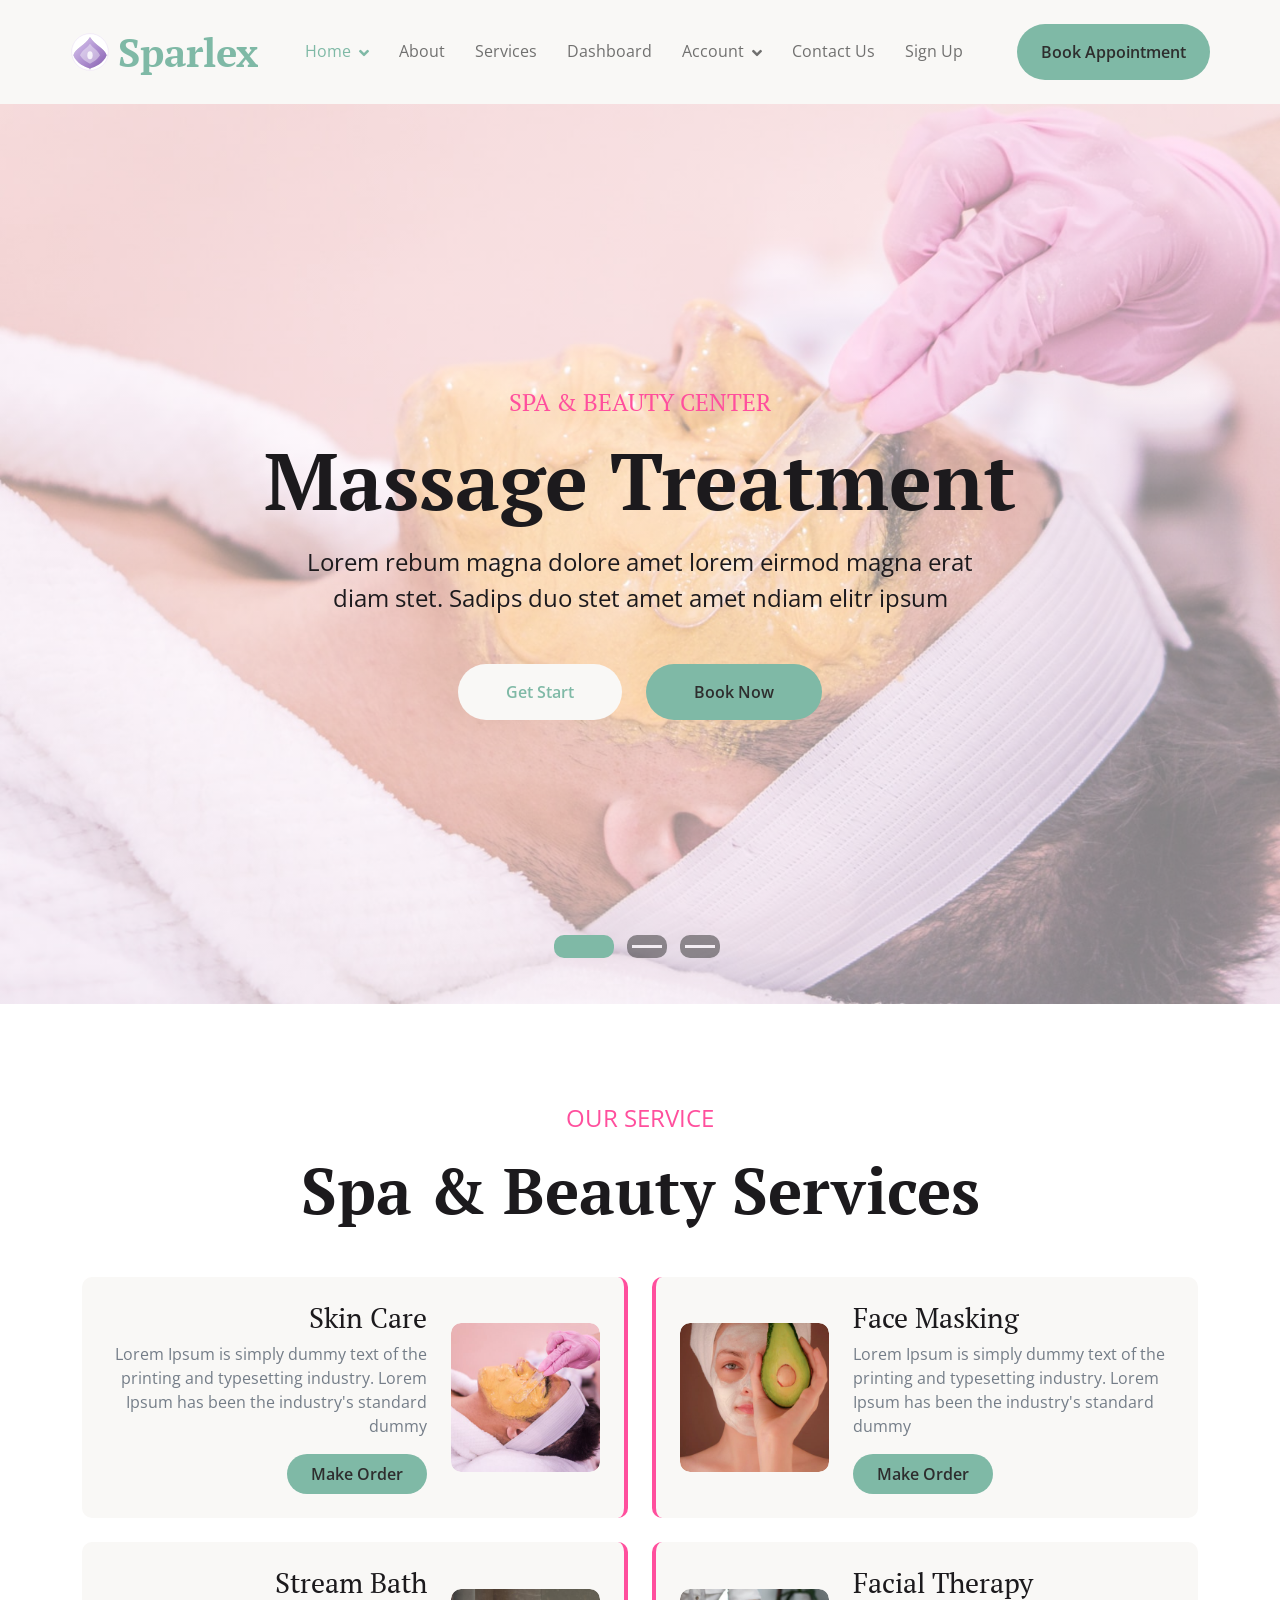
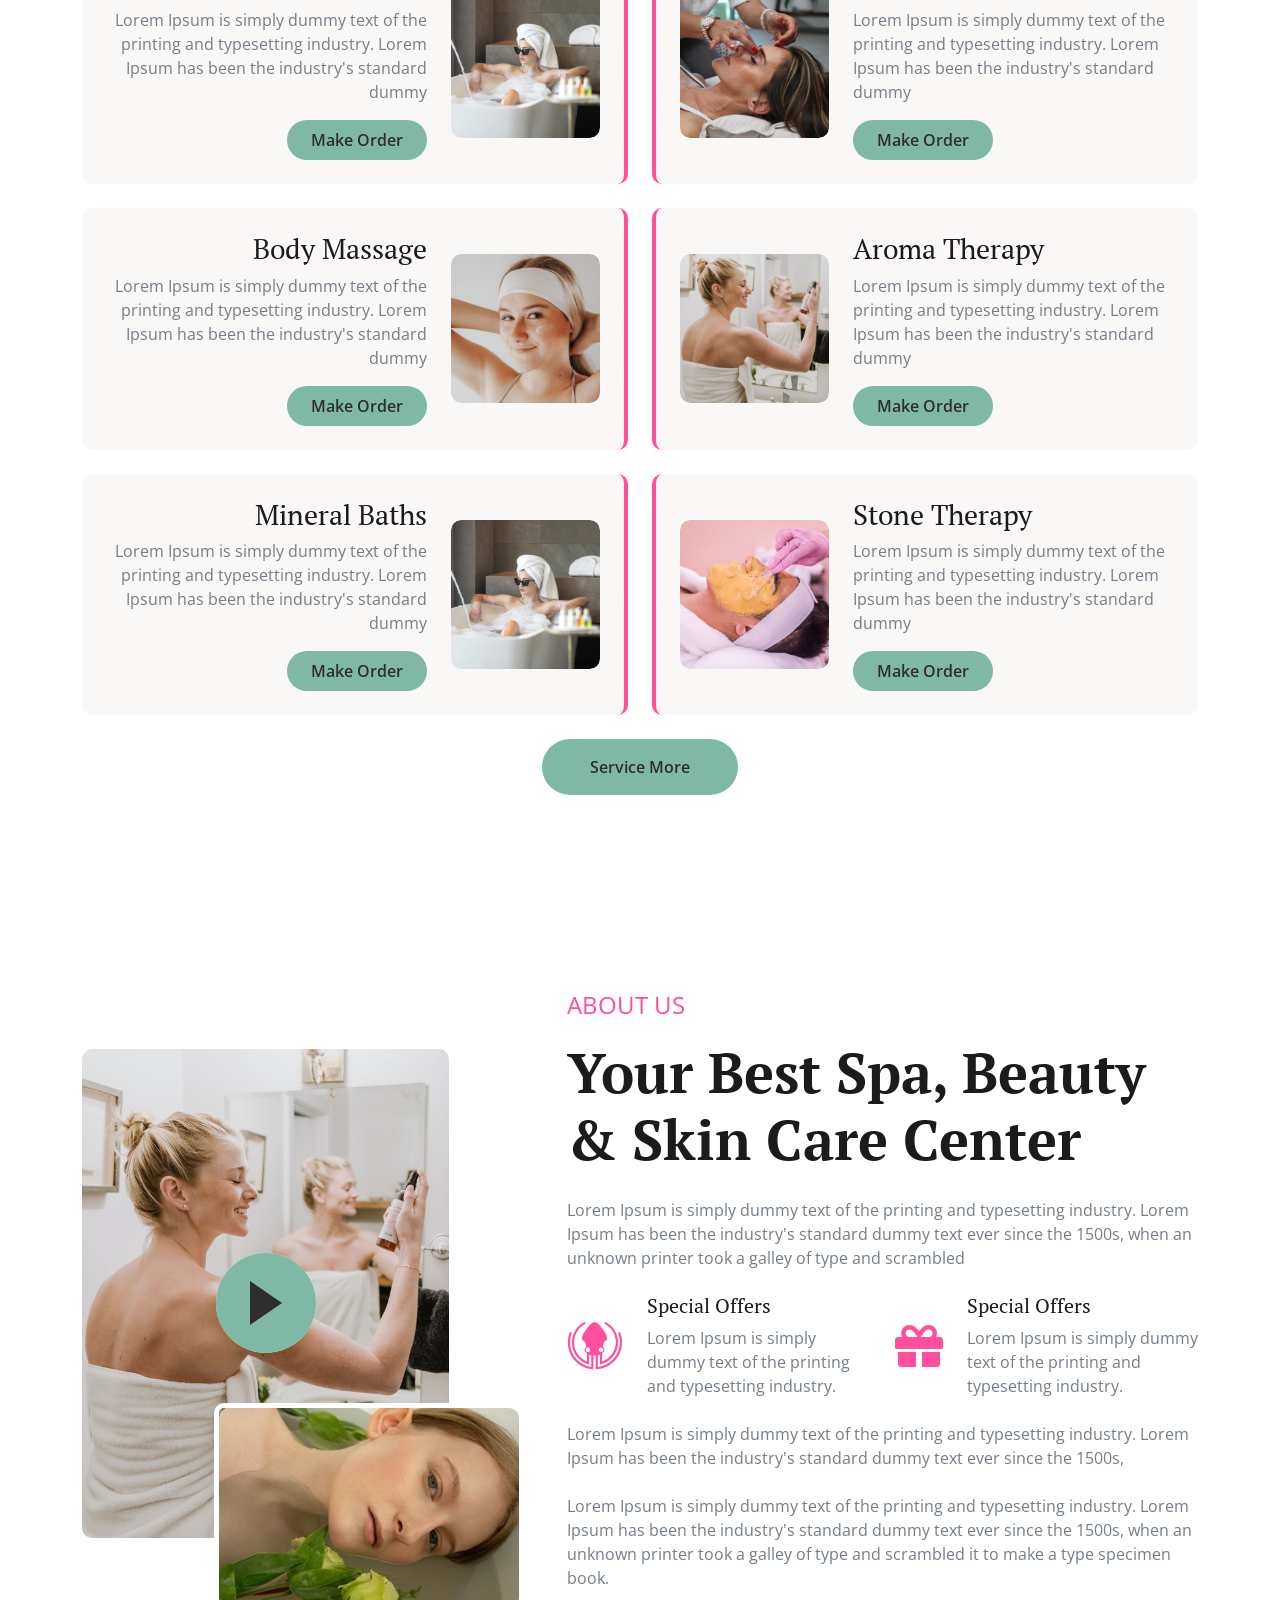
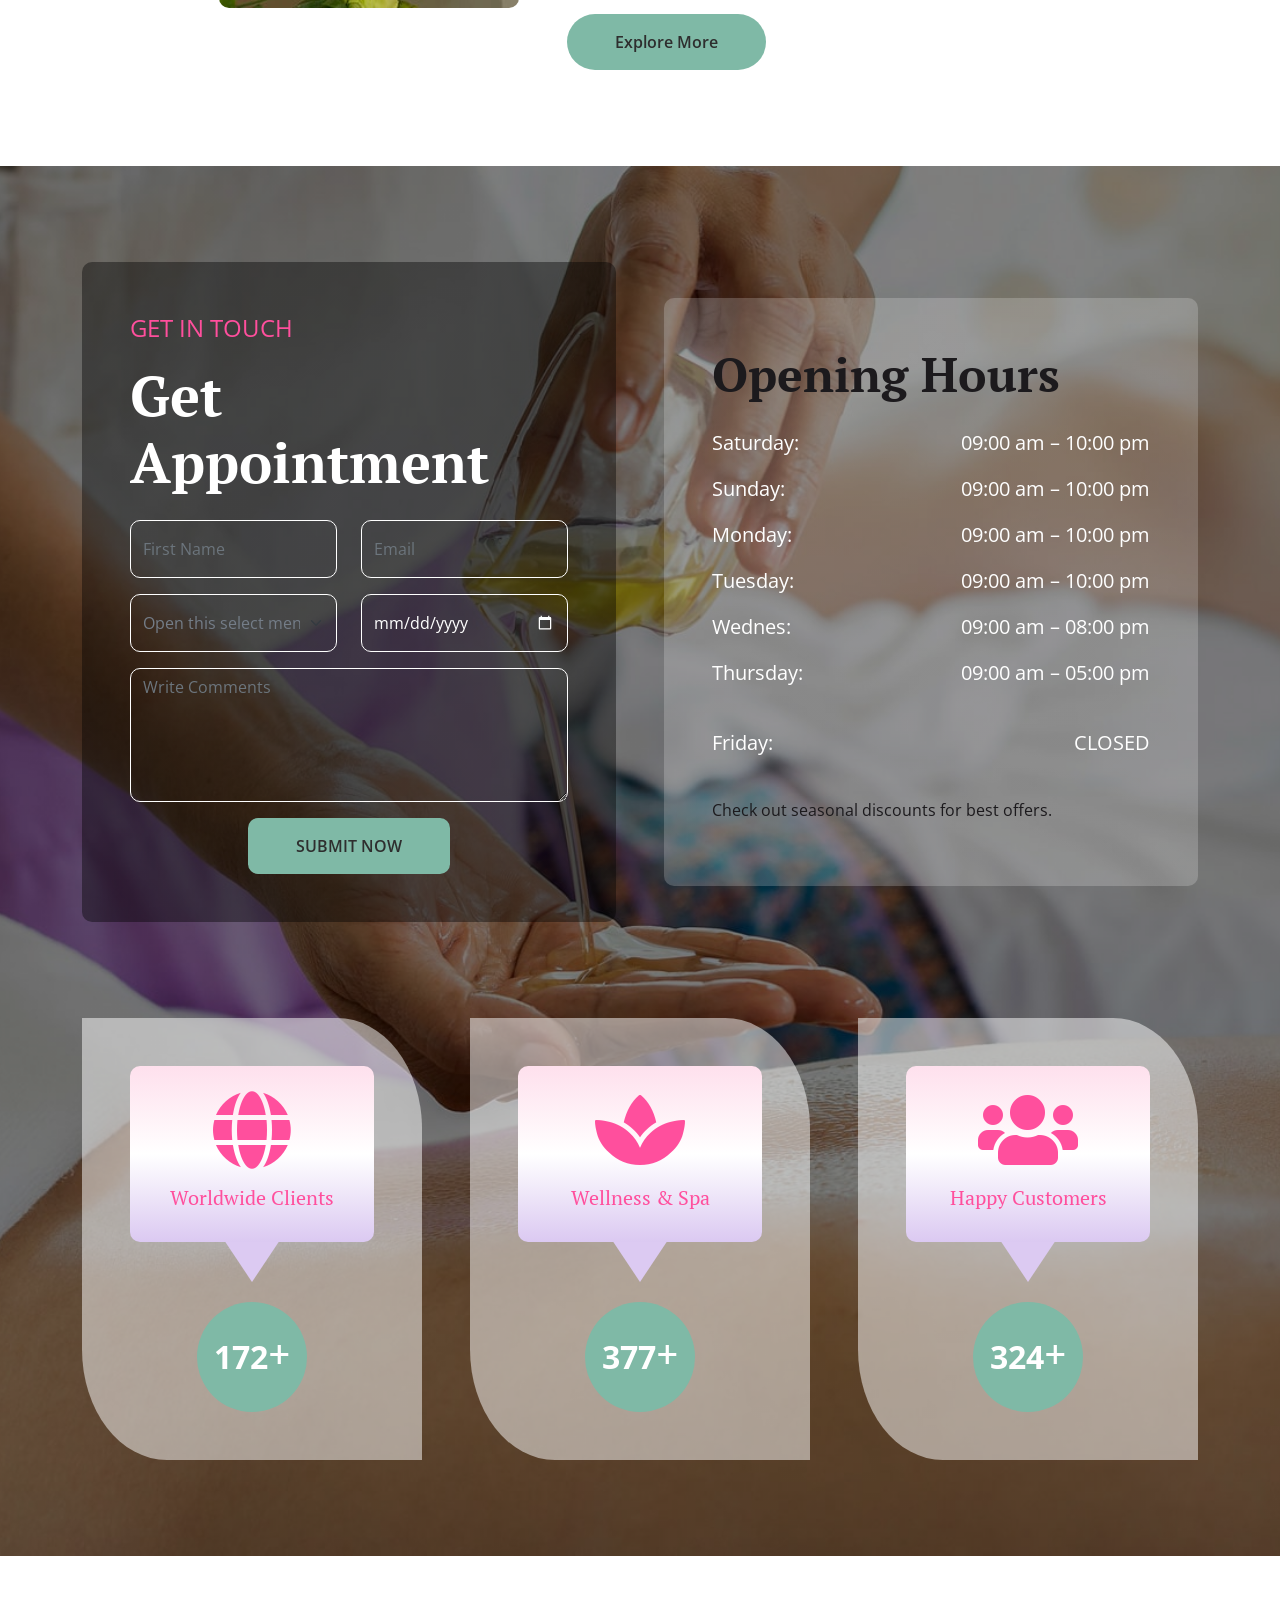
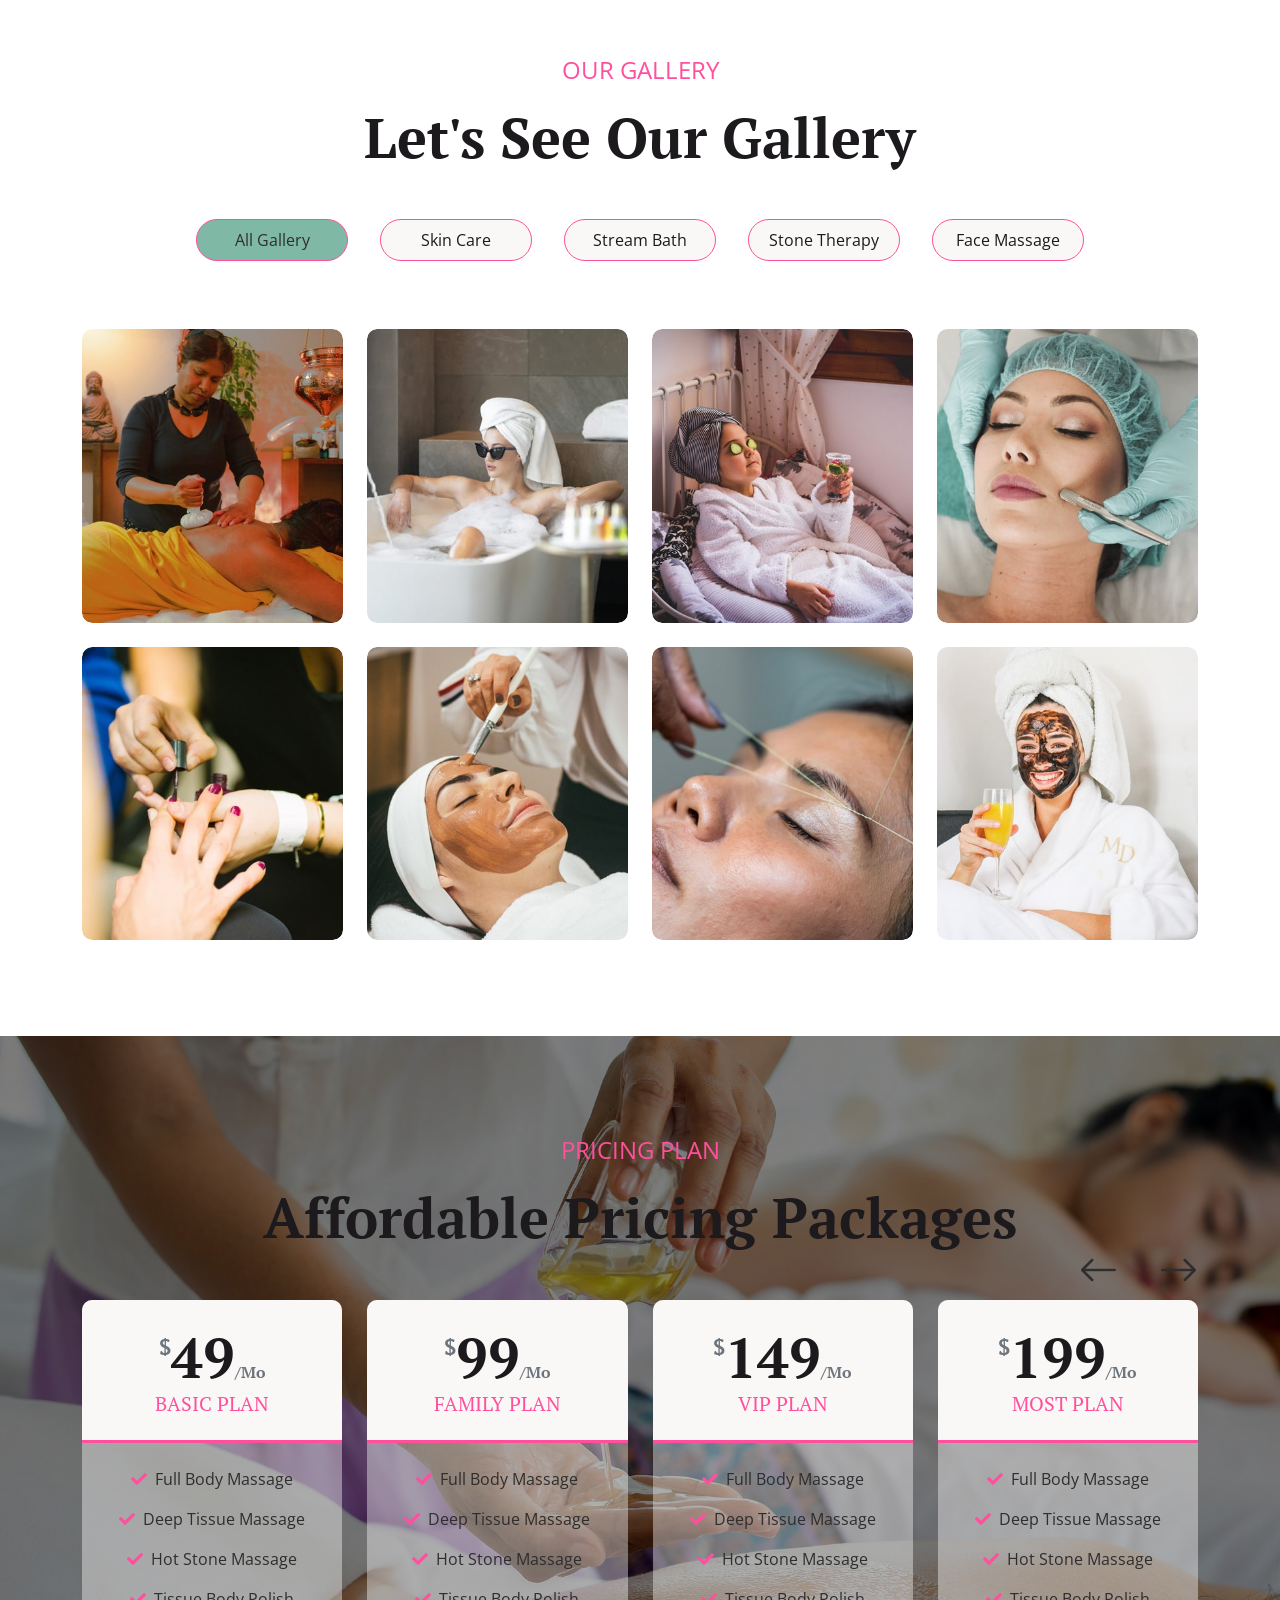
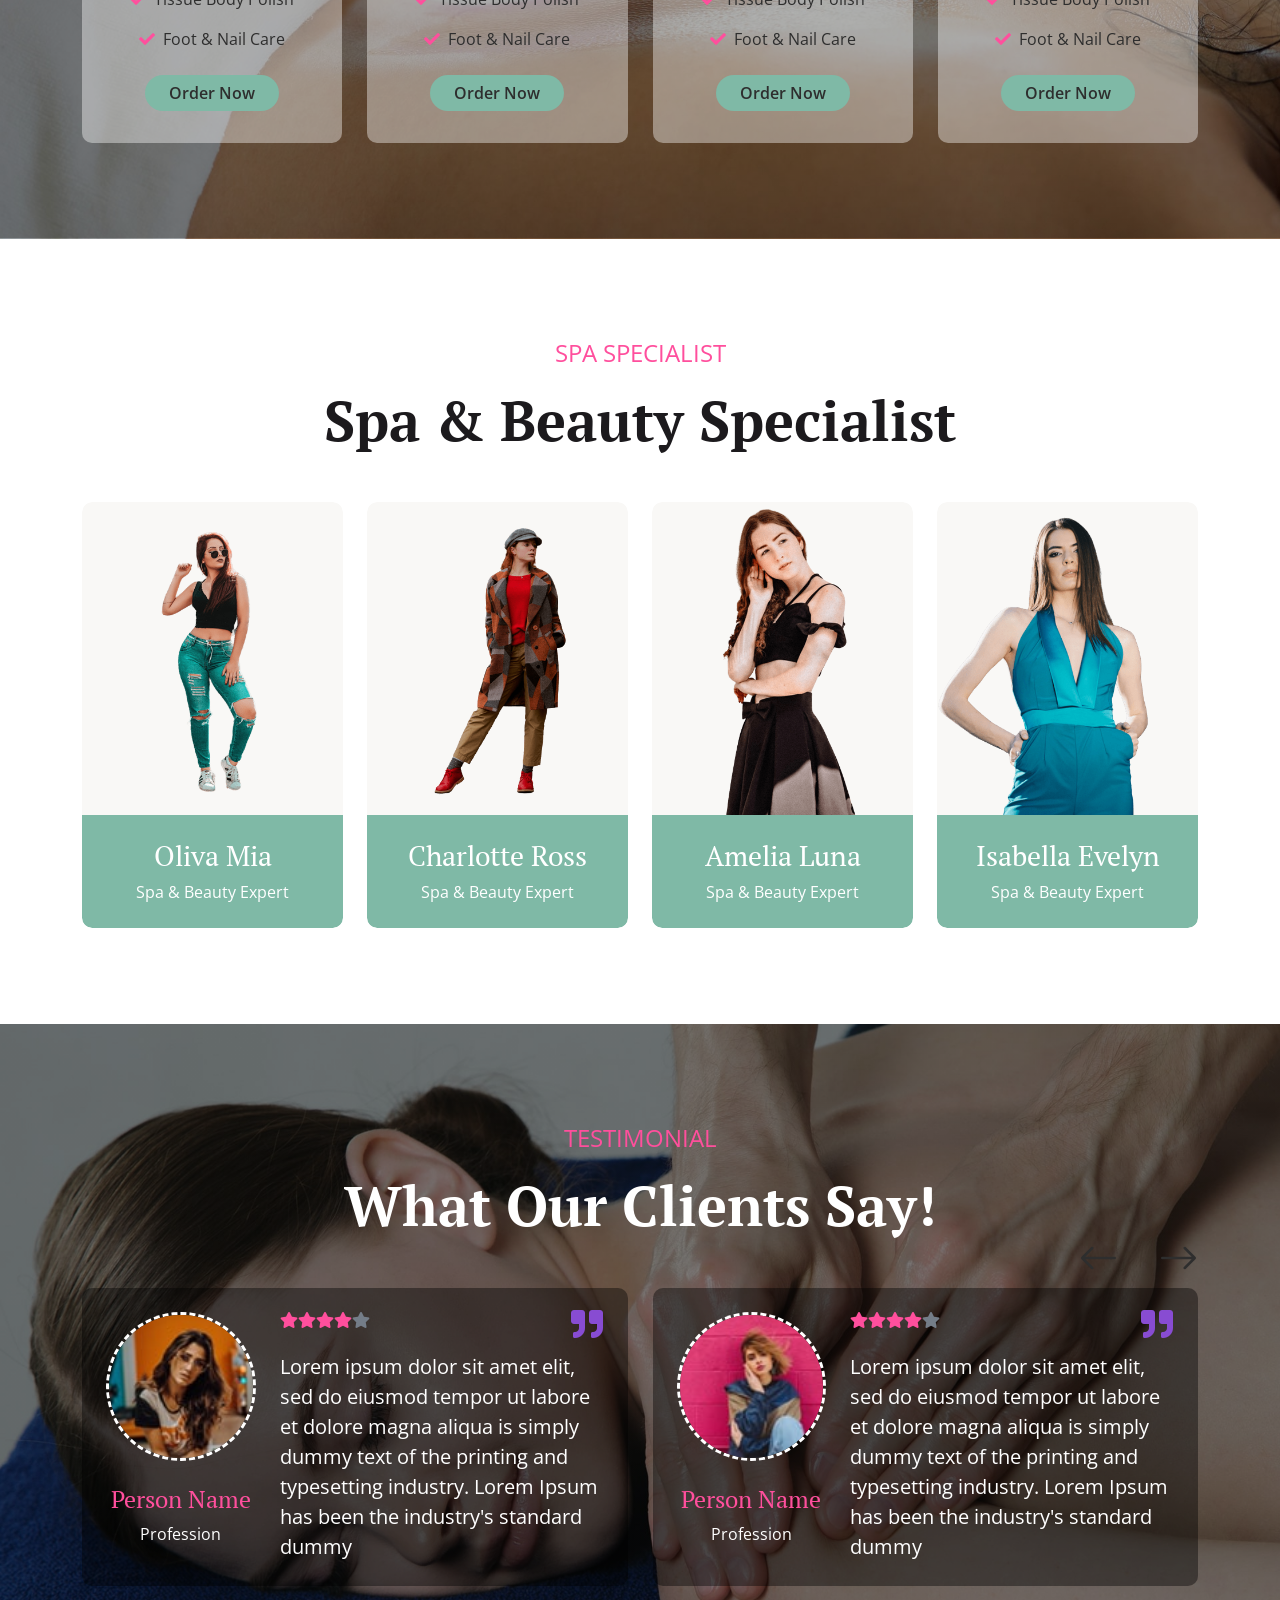
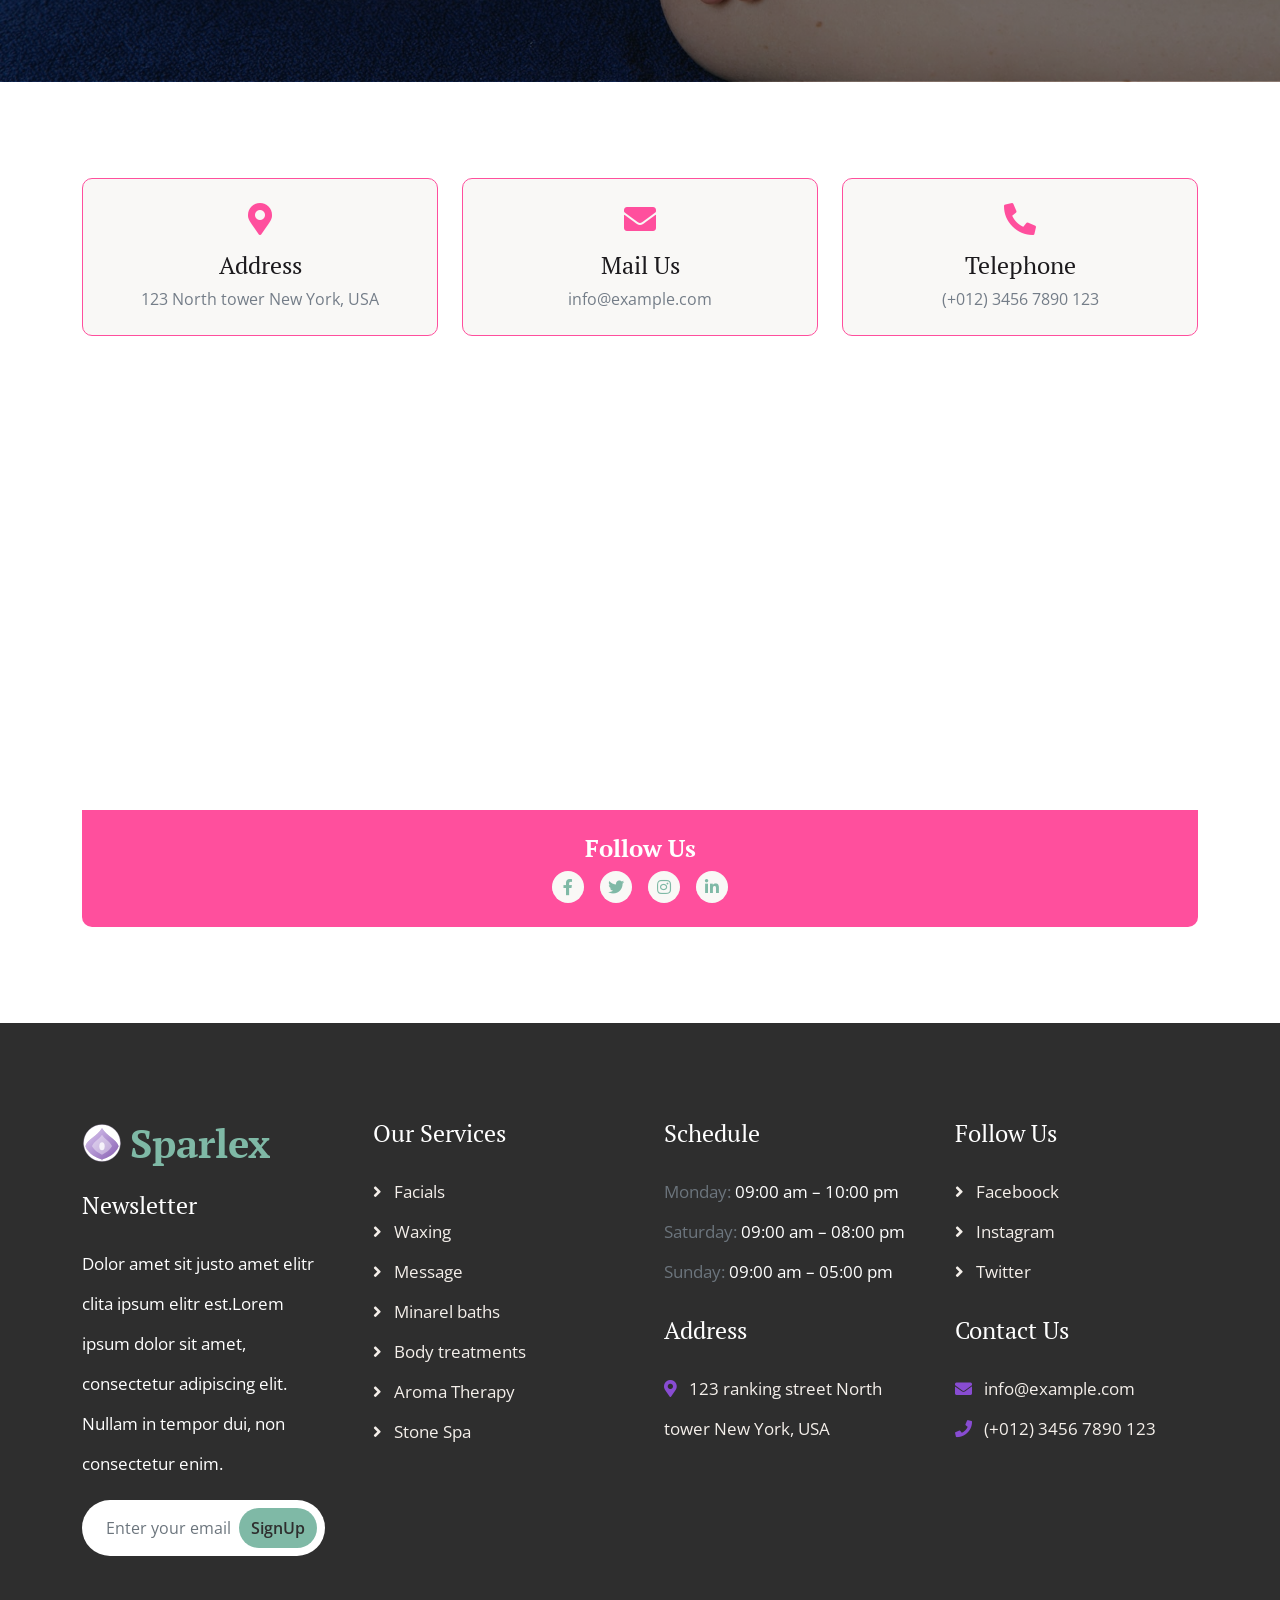
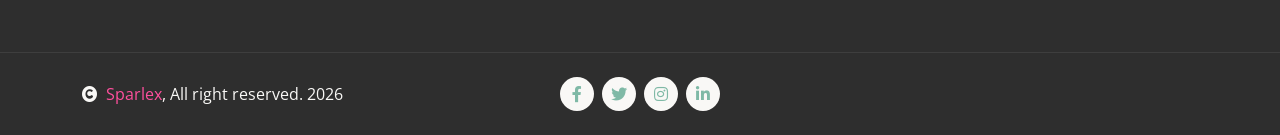
==== commit 16f35b42: "add the some changes" ====
--- a/index.html
+++ b/index.html
@@ -49,8 +49,8 @@
             <div class="container px-0">
                 <nav class="navbar navbar-light navbar-expand-xl">
                     <a href="index.html" class="navbar-brand d-flex align-items-center">
-                        <img src="img/logo.svg" alt="Logo" class="img-fluid" style="height: 50px;">
-                        <h1 class="text-primary display-4 mb-0 ms-2">Sparlex</h1>
+                        <img src="img/logo.svg" alt="Logo" class="img-fluid" style="height: 40px;">
+                        <h1 class="text-primary display-6 mb-0 ms-2">Sparlex</h1>
                     </a>
                     <button class="navbar-toggler py-2 px-3" type="button" data-bs-toggle="collapse"
                         data-bs-target="#navbarCollapse">
@@ -59,14 +59,15 @@
                     <div class="collapse navbar-collapse bg-light py-3" id="navbarCollapse">
                         <div class="navbar-nav mx-auto border-top">
                             <div class="nav-item dropdown">
-                                <a href="#" class="nav-link dropdown-toggle active" data-bs-toggle="dropdown">Home</a>
+                                <a href="#" class="nav-link dropdown-toggle" data-bs-toggle="dropdown">Home</a>
                                 <div class="dropdown-menu m-0 bg-secondary rounded-0">
-                                    <a href="index.html" class="dropdown-item active">Home 1</a>
+                                    <a href="index.html" class="dropdown-item">Home 1</a>
                                     <a href="home2.html" class="dropdown-item">Home 2</a>
                                 </div>
                             </div>
                             <a href="about.html" class="nav-item nav-link">About</a>
                             <a href="service.html" class="nav-item nav-link">Services</a>
+                            <a href="dashboard.html" class="nav-item nav-link">Dashboard</a>
                             <div class="nav-item dropdown">
                                 <a href="#" class="nav-link dropdown-toggle" data-bs-toggle="dropdown">Account</a>
                                 <div class="dropdown-menu m-0 bg-secondary rounded-0">
@@ -82,10 +83,6 @@
                             <a href="register.html" class="nav-item nav-link">Sign Up</a>
                         </div>
                         <div class="d-flex align-items-center flex-nowrap pt-xl-0">
-                            <button
-                                class="btn-search btn btn-primary btn-primary-outline-0 rounded-circle btn-lg-square"
-                                data-bs-toggle="modal" data-bs-target="#searchModal"><i
-                                    class="fas fa-search"></i></button>
                             <a href="appointment.html"
                                 class="btn btn-primary btn-primary-outline-0 rounded-pill py-3 px-4 ms-4">Book
                                 Appointment</a>
@@ -507,9 +504,8 @@
                                     <textarea class="form-control border-white bg-transparent text-white" name="text"
                                         id="area-text" cols="30" rows="5" placeholder="Write Comments"></textarea>
                                 </div>
-                                <div class="col-lg-12">
-                                    <button type="button"
-                                        class="btn btn-primary btn-primary-outline-0 w-100 py-3 px-5">SUBMIT
+                                <div class="col-lg-12 text-center">
+                                    <button type="button" class="btn btn-primary btn-primary-outline-0 py-3 px-5">SUBMIT
                                         NOW</button>
                                 </div>
                             </div>
@@ -1352,8 +1348,9 @@
                 <div class="col-12">
                     <div class="row g-4">
                         <div class="col-lg-4">
-                            <div class="d-inline-flex bg-light w-100 border border-primary p-4 rounded">
-                                <i class="fas fa-map-marker-alt fa-2x text-primary me-4"></i>
+                            <div
+                                class="d-flex flex-column align-items-center text-center bg-light w-100 border border-primary p-4 rounded">
+                                <i class="fas fa-map-marker-alt fa-2x text-primary mb-3"></i>
                                 <div>
                                     <h4>Address</h4>
                                     <p class="mb-0">123 North tower New York, USA</p>
@@ -1361,8 +1358,9 @@
                             </div>
                         </div>
                         <div class="col-lg-4">
-                            <div class="d-inline-flex bg-light w-100 border border-primary p-4 rounded">
-                                <i class="fas fa-envelope fa-2x text-primary me-4"></i>
+                            <div
+                                class="d-flex flex-column align-items-center text-center bg-light w-100 border border-primary p-4 rounded">
+                                <i class="fas fa-envelope fa-2x text-primary mb-3"></i>
                                 <div>
                                     <h4>Mail Us</h4>
                                     <p class="mb-0">info@example.com</p>
@@ -1370,8 +1368,9 @@
                             </div>
                         </div>
                         <div class="col-lg-4">
-                            <div class="d-inline-flex bg-light w-100 border border-primary p-4 rounded">
-                                <i class="fa fa-phone-alt fa-2x text-primary me-4"></i>
+                            <div
+                                class="d-flex flex-column align-items-center text-center bg-light w-100 border border-primary p-4 rounded">
+                                <i class="fa fa-phone-alt fa-2x text-primary mb-3"></i>
                                 <div>
                                     <h4>Telephone</h4>
                                     <p class="mb-0">(+012) 3456 7890 123</p>
@@ -1413,6 +1412,10 @@
             <div class="row g-5">
                 <div class="col-md-6 col-lg-6 col-xl-3">
                     <div class="footer-item">
+                        <a href="index.html" class="footer-brand d-flex align-items-center mb-4">
+                            <img src="img/logo.svg" alt="Logo" class="img-fluid" style="height: 40px;">
+                            <h1 class="display-6 mb-0 ms-2">Sparlex</h1>
+                        </a>
                         <h4 class="mb-4 text-white">Newsletter</h4>
                         <p class="text-white">Dolor amet sit justo amet elitr clita ipsum elitr est.Lorem ipsum dolor
                             sit amet, consectetur adipiscing elit. Nullam in tempor dui, non consectetur enim.</p>
--- a/css/style.css
+++ b/css/style.css
@@ -105,7 +105,9 @@
 /*** Topbar End ***/
 
 /*** Navbar Start ***/
-.navbar .navbar-brand h1 {
+.navbar .navbar-brand h1,
+.footer-brand h1,
+.brand-name {
     color: var(--primary) !important;
 }
 
@@ -698,4 +700,114 @@
     background: var(--accent) !important;
 }
 
-/*** copyright end ***/+/*** copyright end ***/
+
+/*** Dashboard Start ***/
+.dashboard-container {
+    display: flex;
+    min-height: 100vh;
+}
+
+.sidebar {
+    width: 280px;
+    background: var(--accent);
+    color: white;
+    transition: 0.3s;
+    height: 100vh;
+    position: fixed;
+    z-index: 1000;
+}
+
+.sidebar .nav-link {
+    color: rgba(255, 255, 255, 0.7);
+    padding: 15px 25px;
+    transition: 0.3s;
+}
+
+.sidebar .nav-link:hover,
+.sidebar .nav-link.active {
+    color: var(--primary);
+    background: rgba(255, 255, 255, 0.05);
+}
+
+.sidebar .nav-link i {
+    width: 25px;
+}
+
+.dashboard-main {
+    flex: 1;
+    margin-left: 280px;
+    background: #f8f9fa;
+    min-height: 100vh;
+}
+
+.dashboard-header {
+    background: white;
+    padding: 15px 20px;
+    box-shadow: 0 2px 4px rgba(0, 0, 0, 0.05);
+}
+
+@media (min-width: 992px) {
+    .dashboard-header {
+        padding: 15px 30px;
+    }
+}
+
+@media (max-width: 991.98px) {
+    .sidebar {
+        left: -280px;
+    }
+
+    .sidebar.show {
+        left: 0;
+    }
+
+    .dashboard-main {
+        margin-left: 0;
+        width: 100%;
+        overflow-x: hidden;
+    }
+
+    .dashboard-header h4 {
+        font-size: 1.1rem;
+    }
+}
+
+@media (max-width: 575.98px) {
+    .stat-card {
+        padding: 15px;
+    }
+
+    .dashboard-header {
+        padding: 10px 15px;
+    }
+
+    .dashboard-header h4 {
+        font-size: 1rem;
+    }
+}
+
+.stat-card {
+    background: white;
+    padding: 25px;
+    border-radius: 15px;
+    box-shadow: 0 4px 6px rgba(0, 0, 0, 0.02);
+    transition: 0.3s;
+}
+
+.stat-card:hover {
+    transform: translateY(-5px);
+    box-shadow: 0 6px 12px rgba(0, 0, 0, 0.05);
+}
+
+.stat-icon {
+    width: 50px;
+    height: 50px;
+    border-radius: 12px;
+    display: flex;
+    align-items: center;
+    justify-content: center;
+    font-size: 24px;
+}
+
+/*** Dashboard End ***/
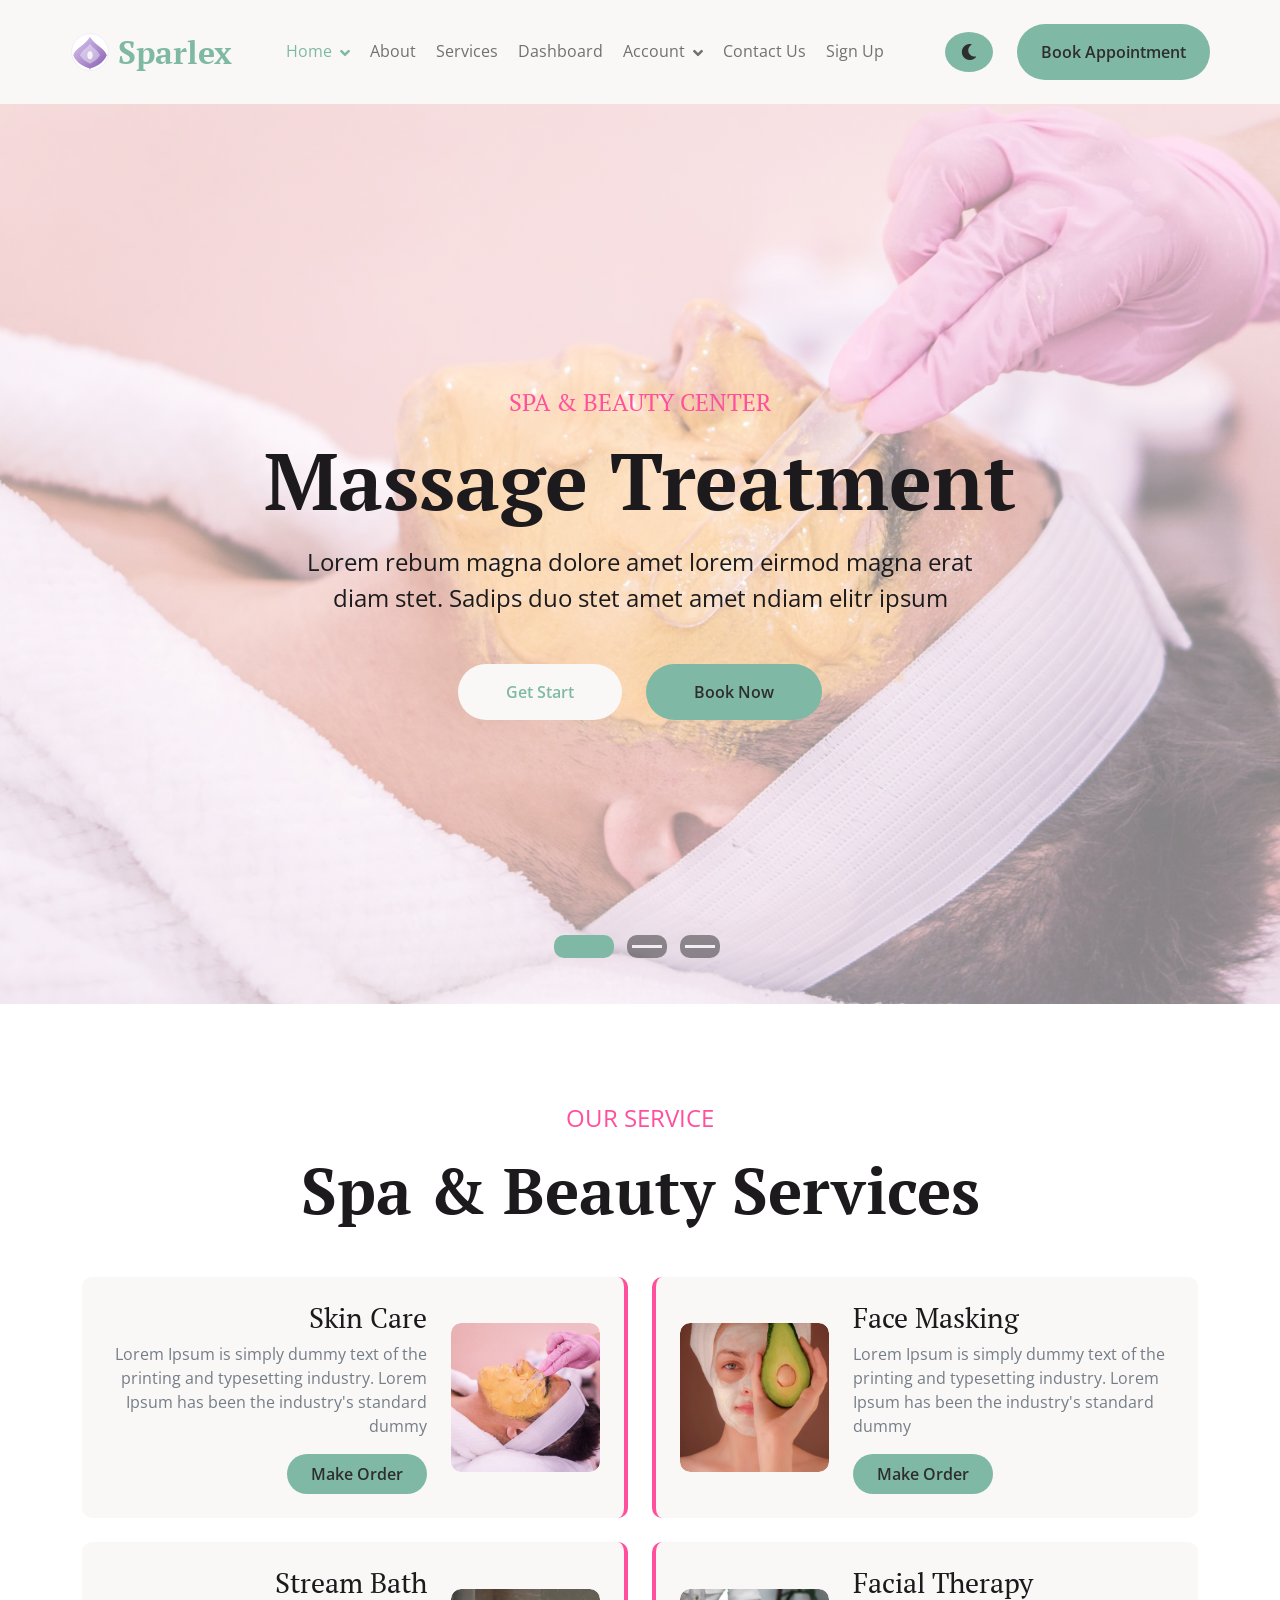
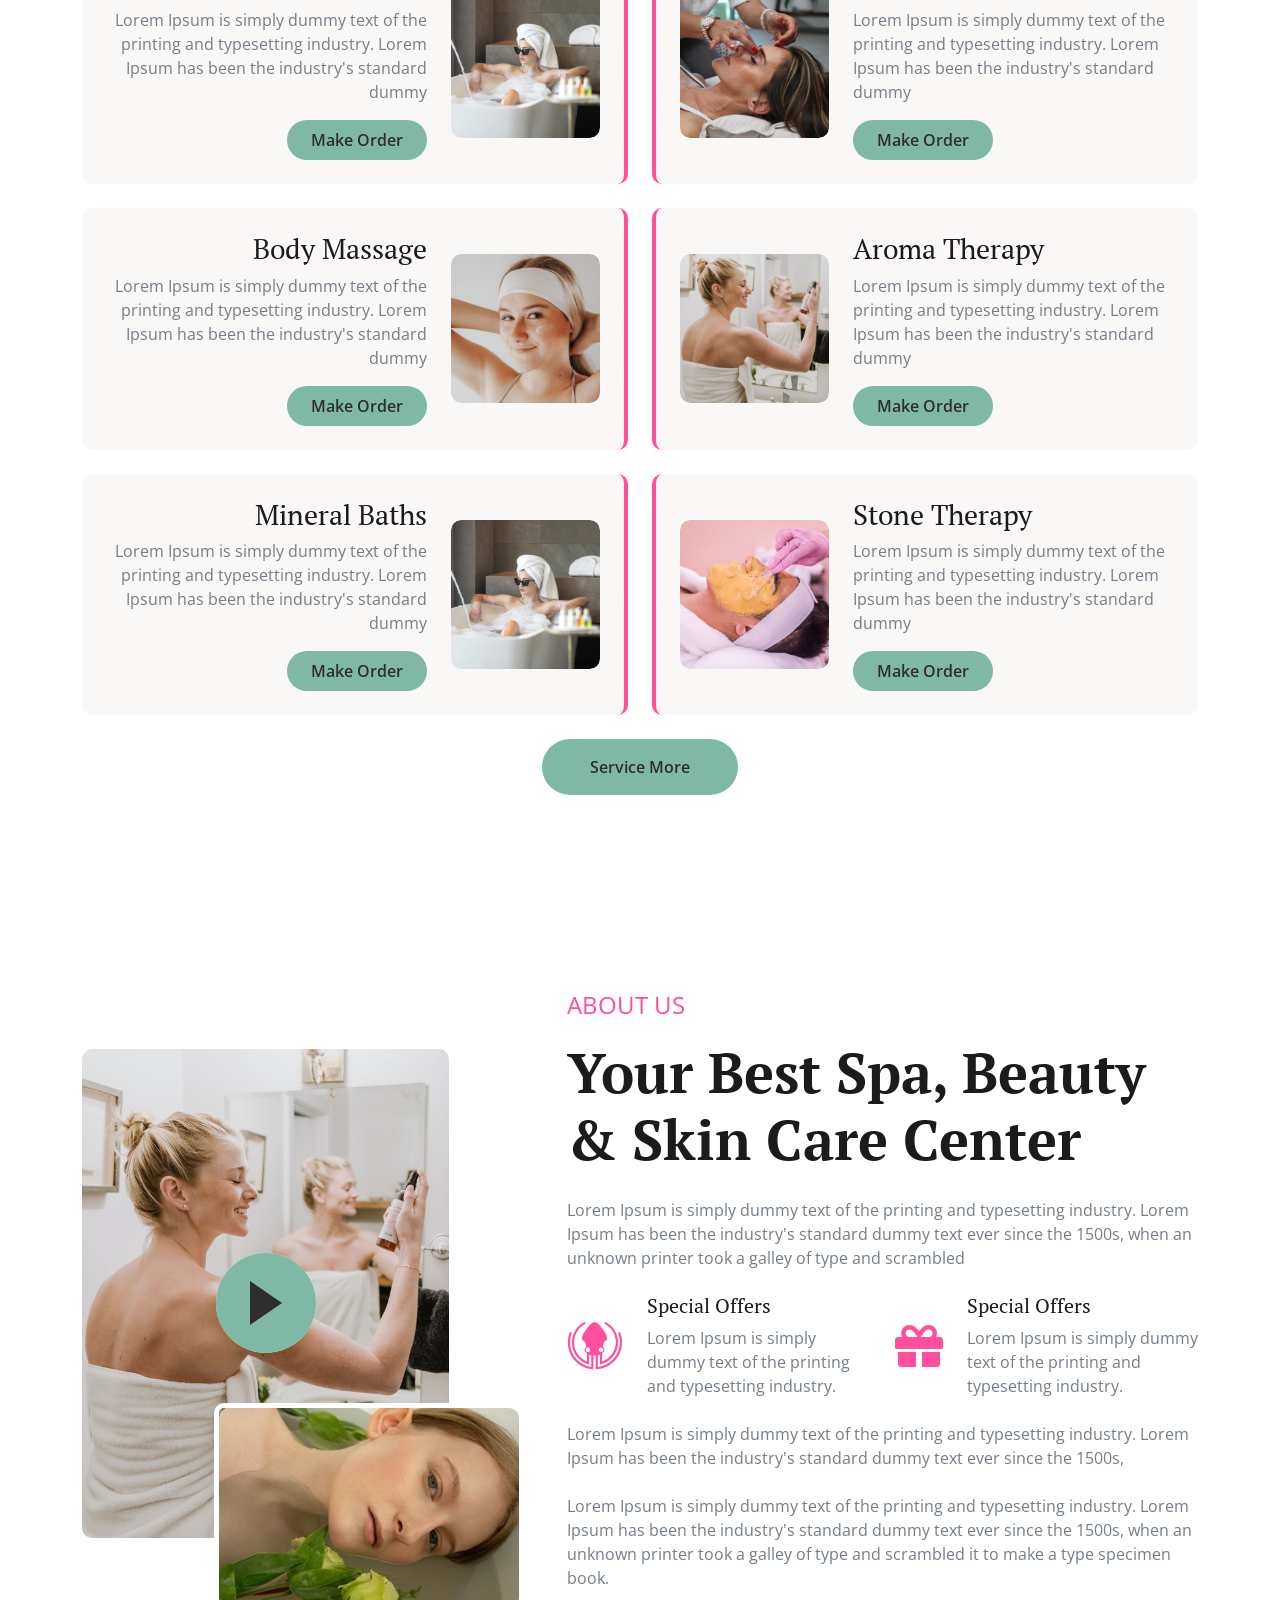
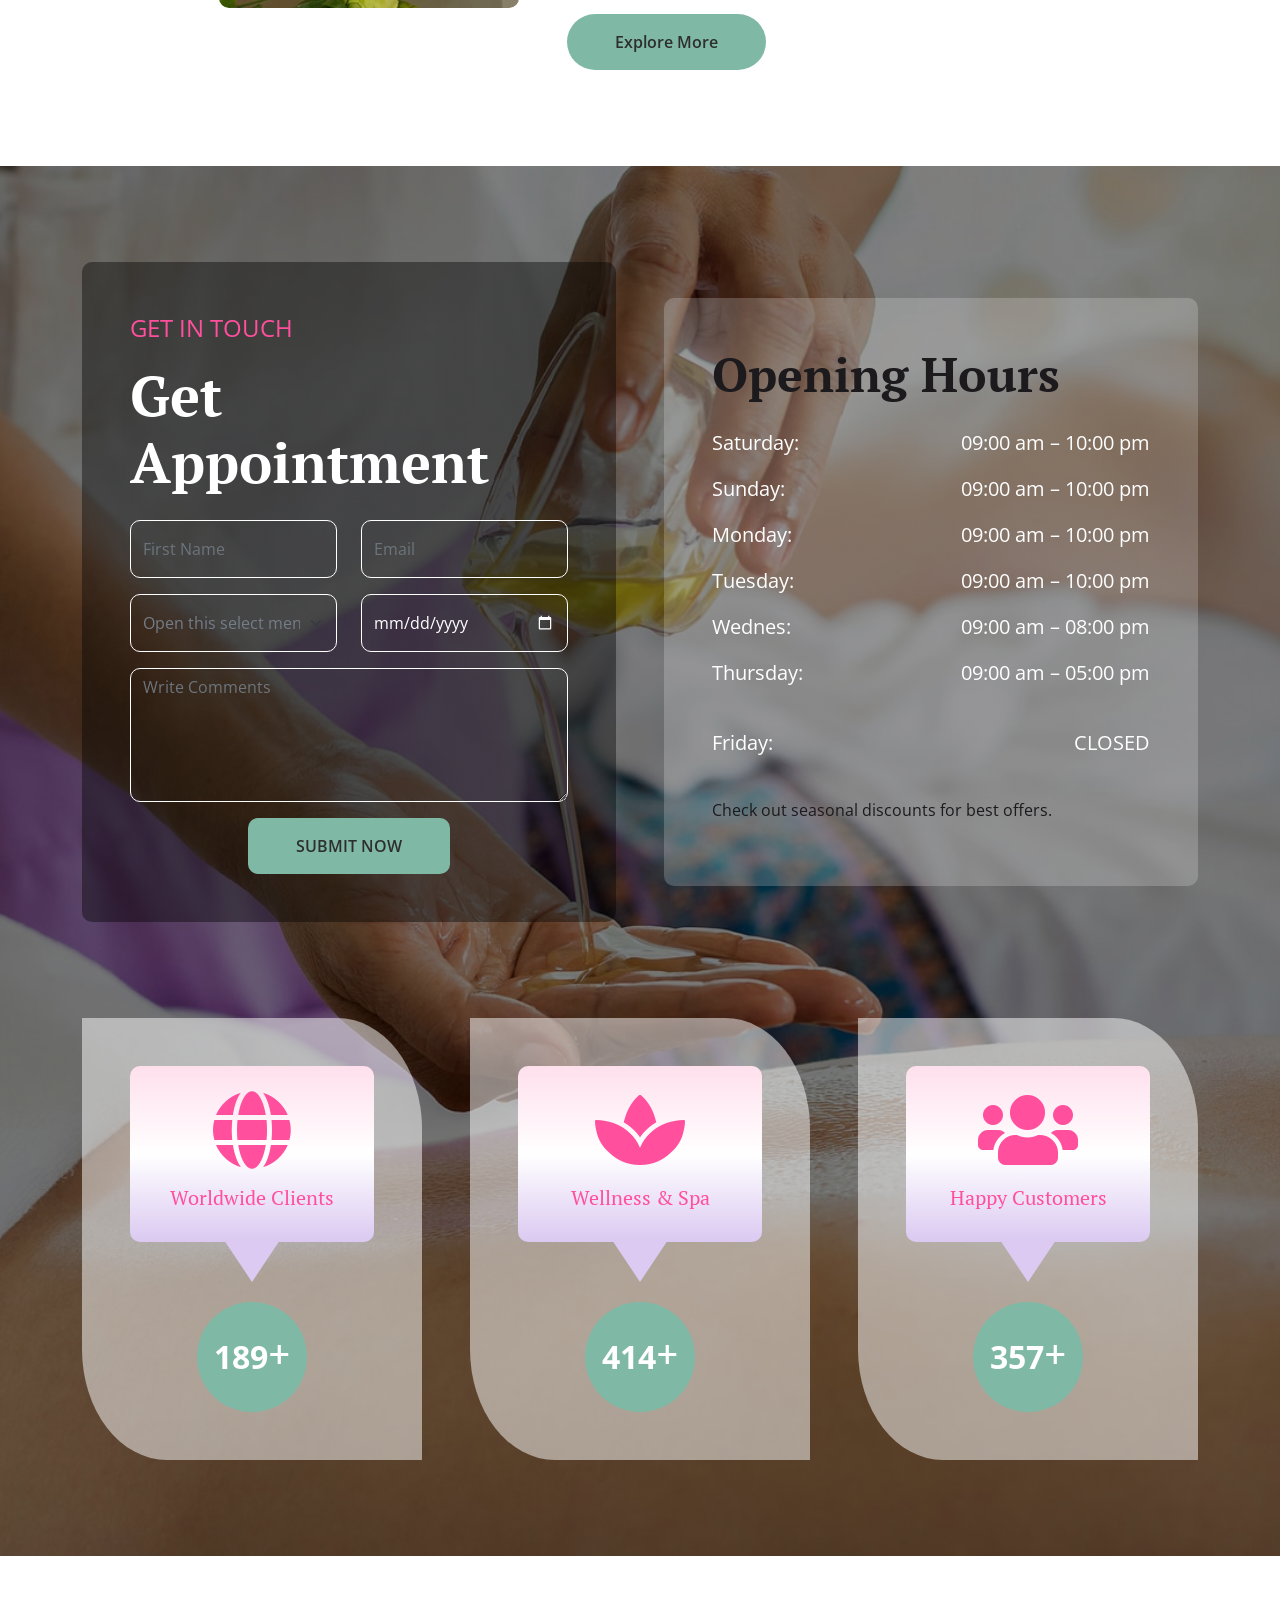
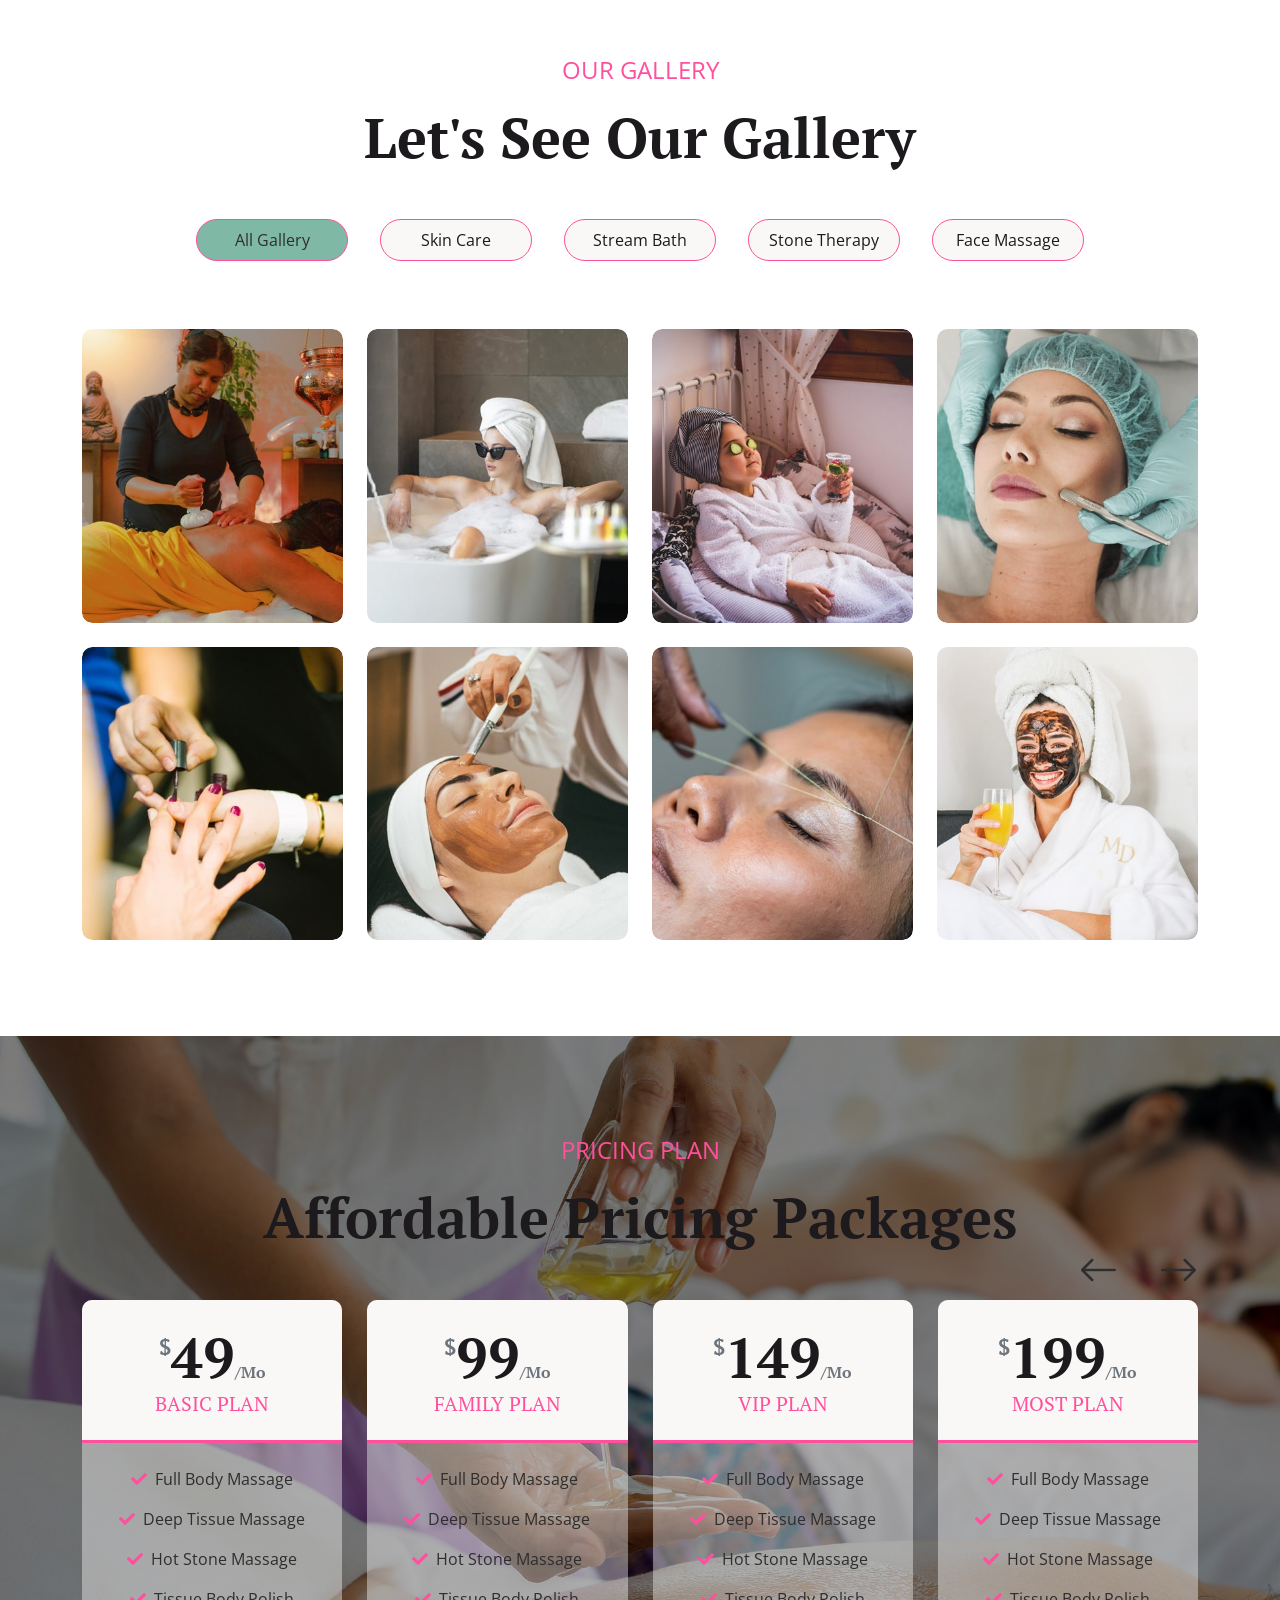
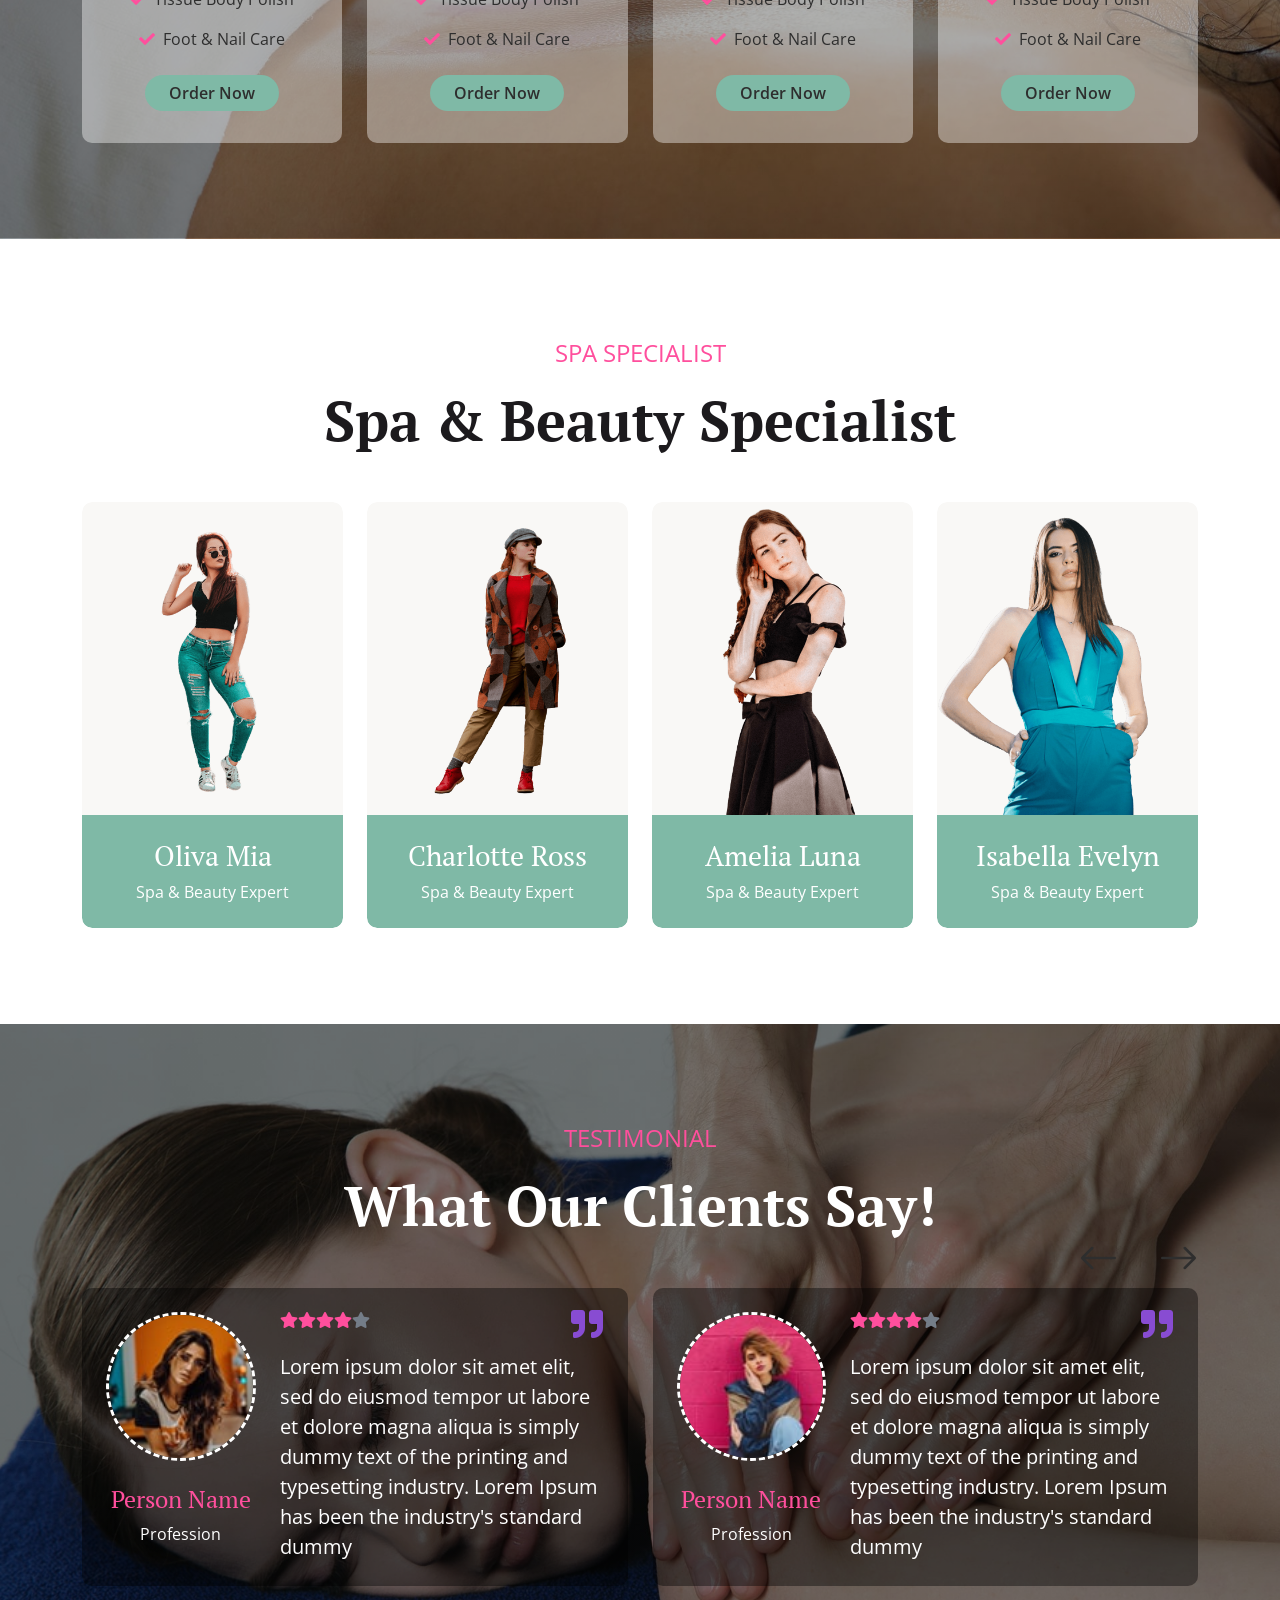
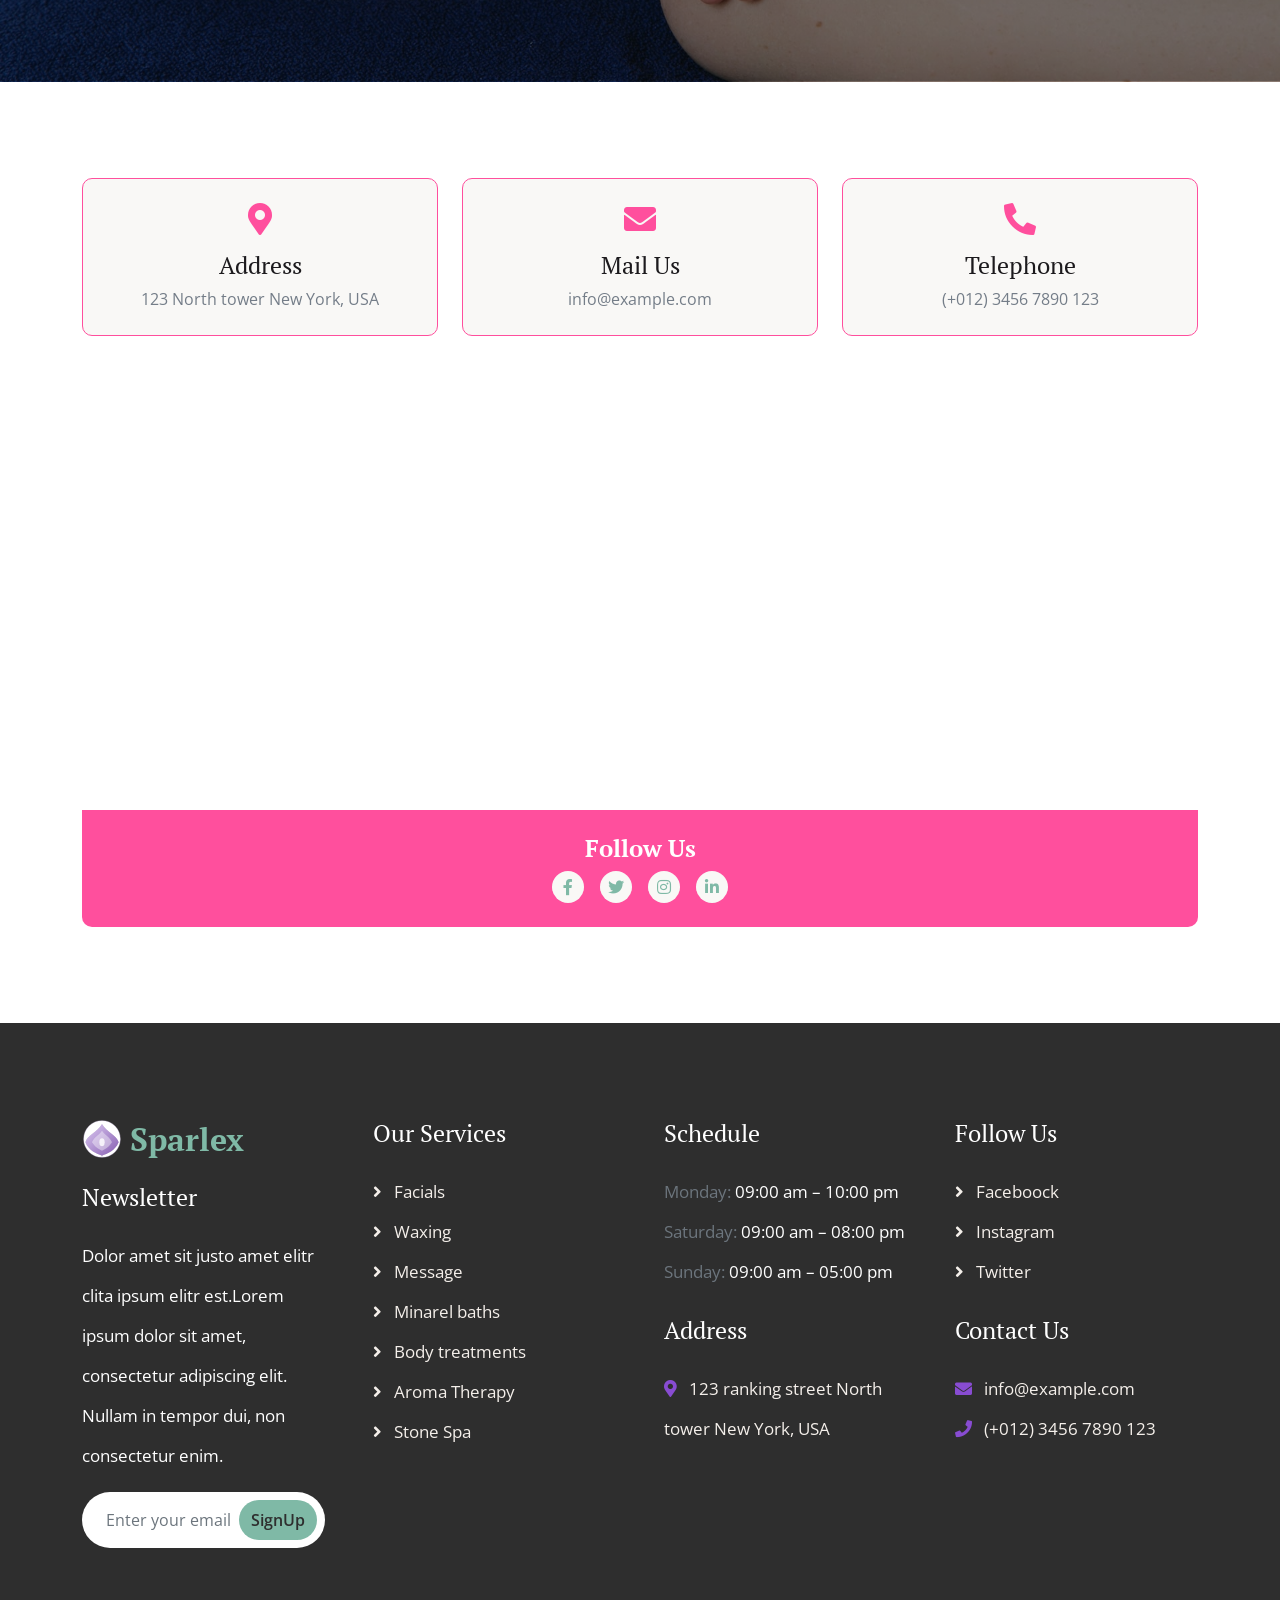
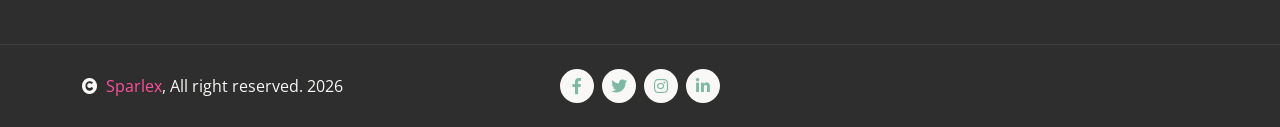
==== commit fec9b27d: "add the some imahs" ====
--- a/index.html
+++ b/index.html
@@ -83,6 +83,10 @@
                             <a href="register.html" class="nav-item nav-link">Sign Up</a>
                         </div>
                         <div class="d-flex align-items-center flex-nowrap pt-xl-0">
+                            <button id="theme-toggle"
+                                class="btn btn-primary btn-primary-outline-0 rounded-circle py-2 px-3 ms-4">
+                                <i class="fas fa-moon"></i>
+                            </button>
                             <a href="appointment.html"
                                 class="btn btn-primary btn-primary-outline-0 rounded-pill py-3 px-4 ms-4">Book
                                 Appointment</a>
--- a/css/style.css
+++ b/css/style.css
@@ -109,10 +109,13 @@
 .footer-brand h1,
 .brand-name {
     color: var(--primary) !important;
+    font-size: 2rem;
+    /* Reduced from default display-6 size */
 }
 
 .navbar .navbar-nav .nav-link {
-    padding: 10px 15px;
+    padding: 10px 10px;
+    /* Reduced padding to decrease gap between menu items */
     font-size: 16px;
     transition: .5s;
 }
@@ -151,7 +154,8 @@
     color: var(--primary);
 }
 
-.navbar .nav-item:hover .dropdown-menu {
+.navbar .nav-item:hover .dropdown-menu,
+.navbar .nav-item .dropdown-menu.show {
     transform: rotateX(0deg);
     visibility: visible;
     background: var(--secondary) !important;
@@ -800,6 +804,118 @@
     box-shadow: 0 6px 12px rgba(0, 0, 0, 0.05);
 }
 
+/*** Dark Mode Start ***/
+/*** Dark Mode Start ***/
+body.dark-mode {
+    --dark-bg: #1C1A1D;
+    --dark-text: #F4EFEA;
+    --dark-card-bg: #2E2E2E;
+
+    background-color: var(--dark-bg);
+    color: var(--dark-text);
+}
+
+body.dark-mode .bg-light {
+    background-color: var(--dark-bg) !important;
+}
+
+body.dark-mode .bg-secondary {
+    background-color: var(--dark-card-bg) !important;
+}
+
+body.dark-mode .navbar-light .navbar-nav .nav-link {
+    color: var(--dark-text);
+}
+
+body.dark-mode .navbar-light .navbar-nav .nav-link:hover,
+body.dark-mode .navbar-light .navbar-nav .nav-link.active {
+    color: var(--primary);
+}
+
+body.dark-mode .navbar-light .navbar-brand {
+    color: var(--dark-text);
+}
+
+body.dark-mode .navbar-light .navbar-toggler {
+    color: var(--dark-text);
+    border-color: var(--dark-text);
+}
+
+body.dark-mode .dropdown-menu {
+    background-color: var(--dark-card-bg) !important;
+}
+
+body.dark-mode .dropdown-item {
+    color: var(--dark-text);
+}
+
+body.dark-mode .dropdown-item:hover,
+body.dark-mode .dropdown-item:focus {
+    background-color: var(--primary);
+    color: var(--dark-bg);
+}
+
+/* Ensure other text is visible */
+body.dark-mode h1,
+body.dark-mode h2,
+body.dark-mode h3,
+body.dark-mode h4,
+body.dark-mode h5,
+body.dark-mode h6,
+body.dark-mode .h1,
+body.dark-mode .h2,
+body.dark-mode .h3,
+body.dark-mode .h4,
+body.dark-mode .h5,
+body.dark-mode .h6 {
+    color: var(--dark-text) !important;
+}
+
+body.dark-mode .text-dark {
+    color: var(--dark-text) !important;
+}
+
+body.dark-mode .bg-white {
+    background-color: var(--dark-card-bg) !important;
+}
+
+body.dark-mode .dashboard-header {
+    background-color: var(--dark-card-bg);
+    color: var(--dark-text);
+}
+
+body.dark-mode .sidebar {
+    border-right: 1px solid rgba(255, 255, 255, 0.1);
+}
+
+body.dark-mode .stat-card {
+    background-color: var(--dark-card-bg);
+    color: var(--dark-text);
+}
+
+body.dark-mode .table {
+    color: var(--dark-text);
+}
+
+body.dark-mode .form-control,
+body.dark-mode .form-select {
+    background-color: var(--dark-bg);
+    border-color: #444;
+    color: var(--dark-text);
+}
+
+body.dark-mode .form-control:focus,
+body.dark-mode .form-select:focus {
+    background-color: var(--dark-bg);
+    color: var(--dark-text);
+}
+
+body.dark-mode .carousel-item img {
+    filter: brightness(0.5);
+}
+
+/*** Dark Mode End ***/
+
 .stat-icon {
     width: 50px;
     height: 50px;
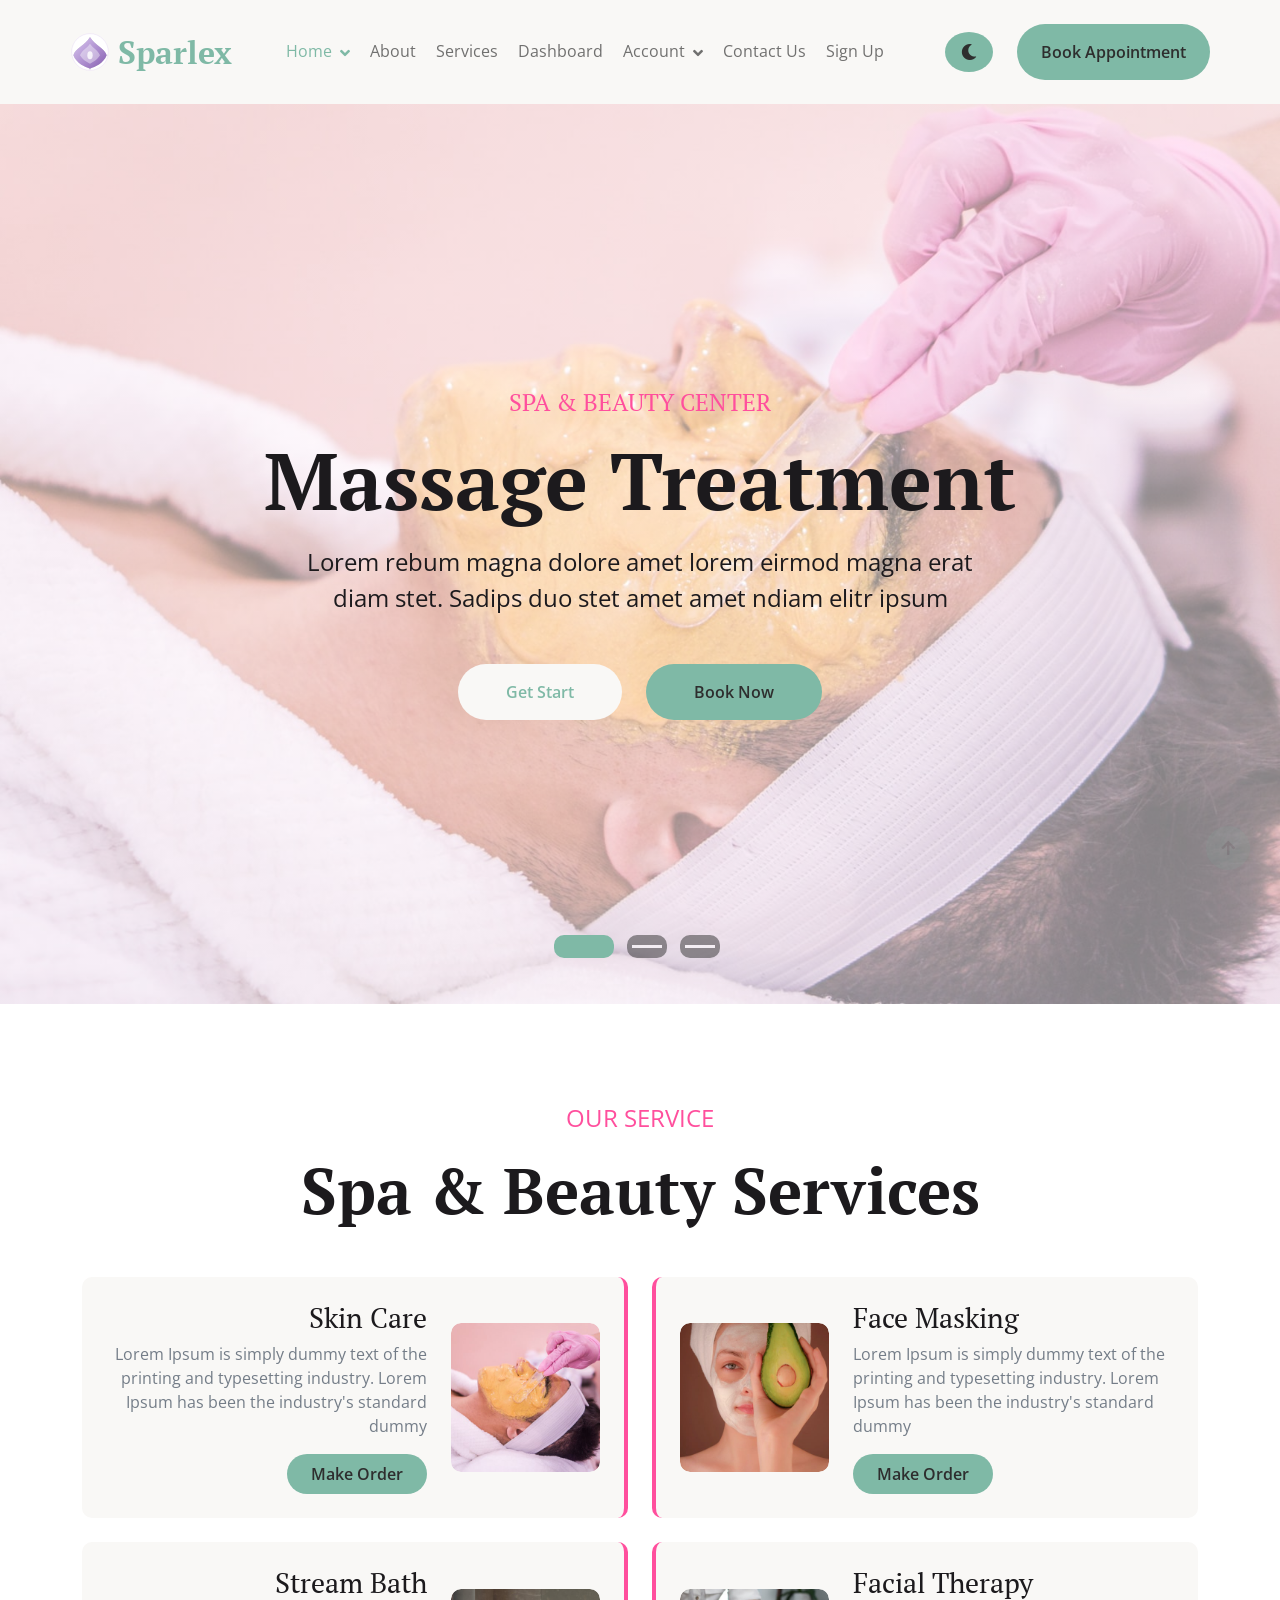
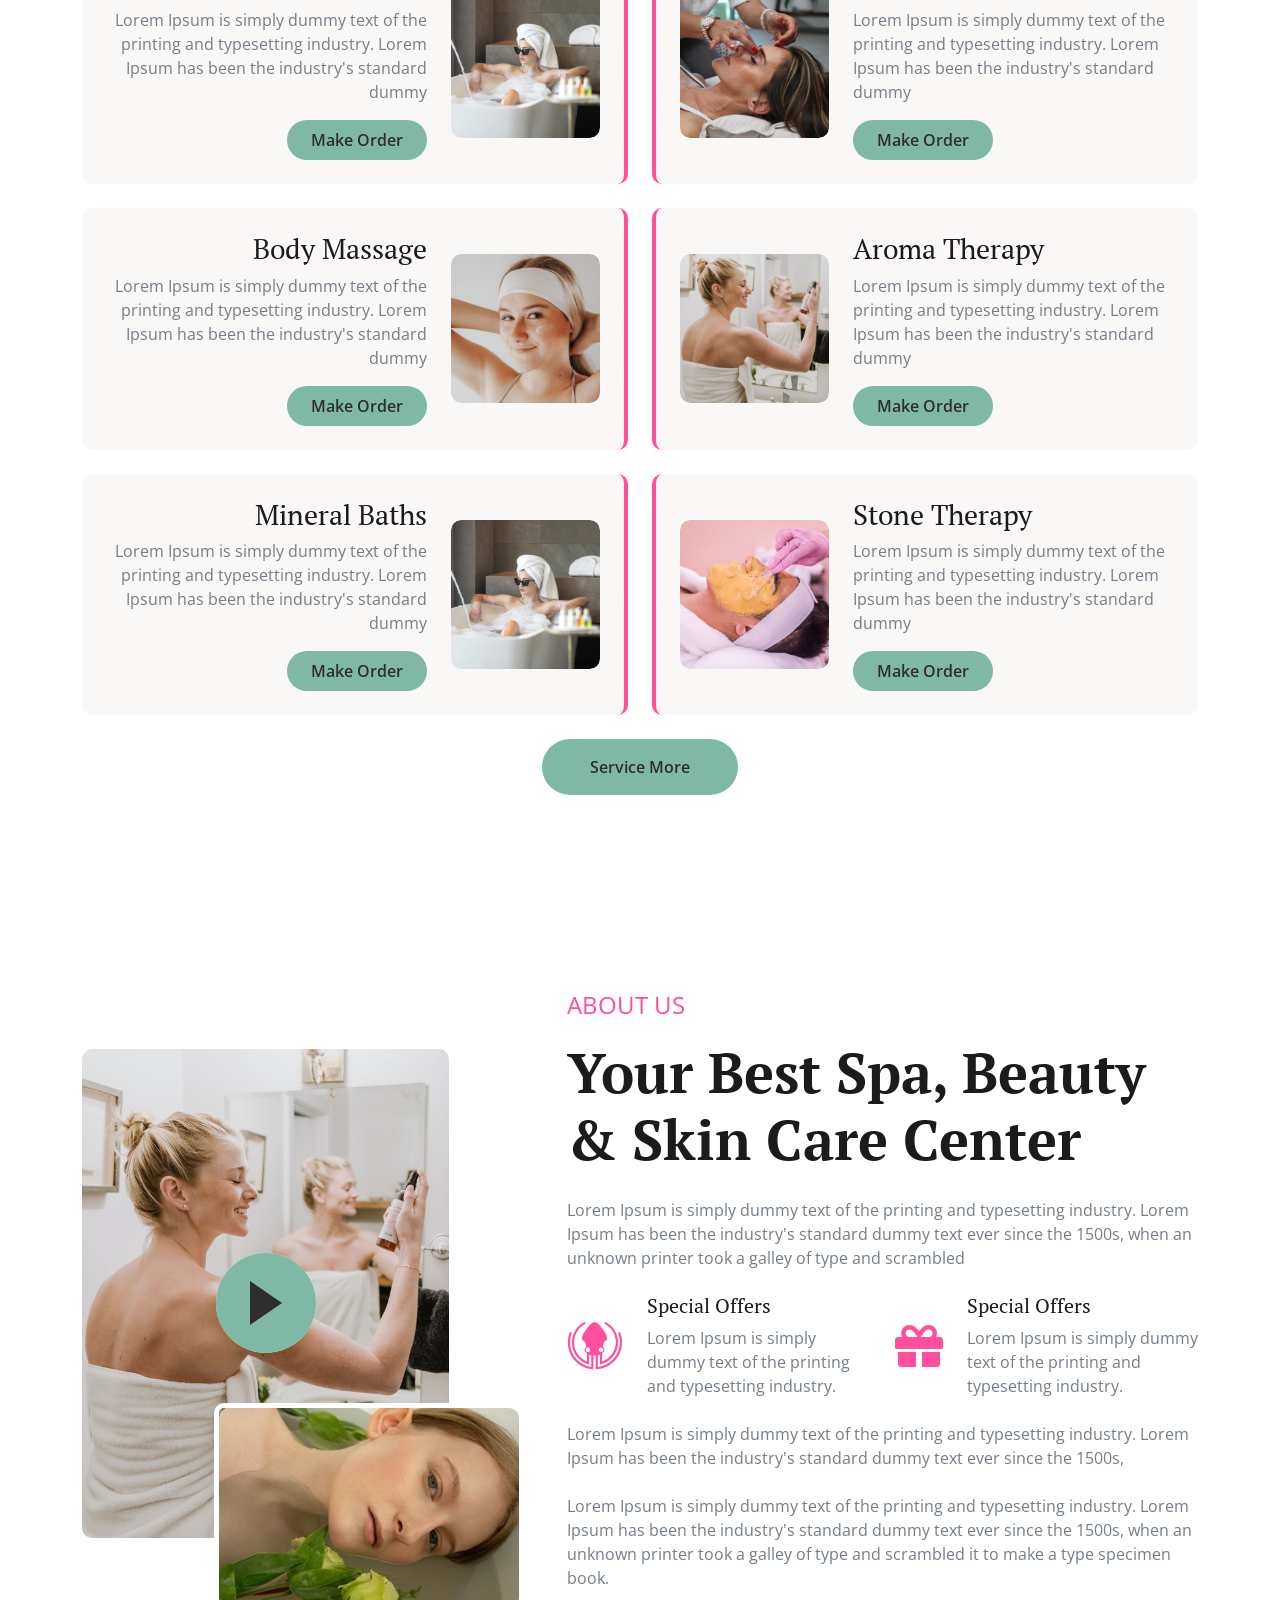
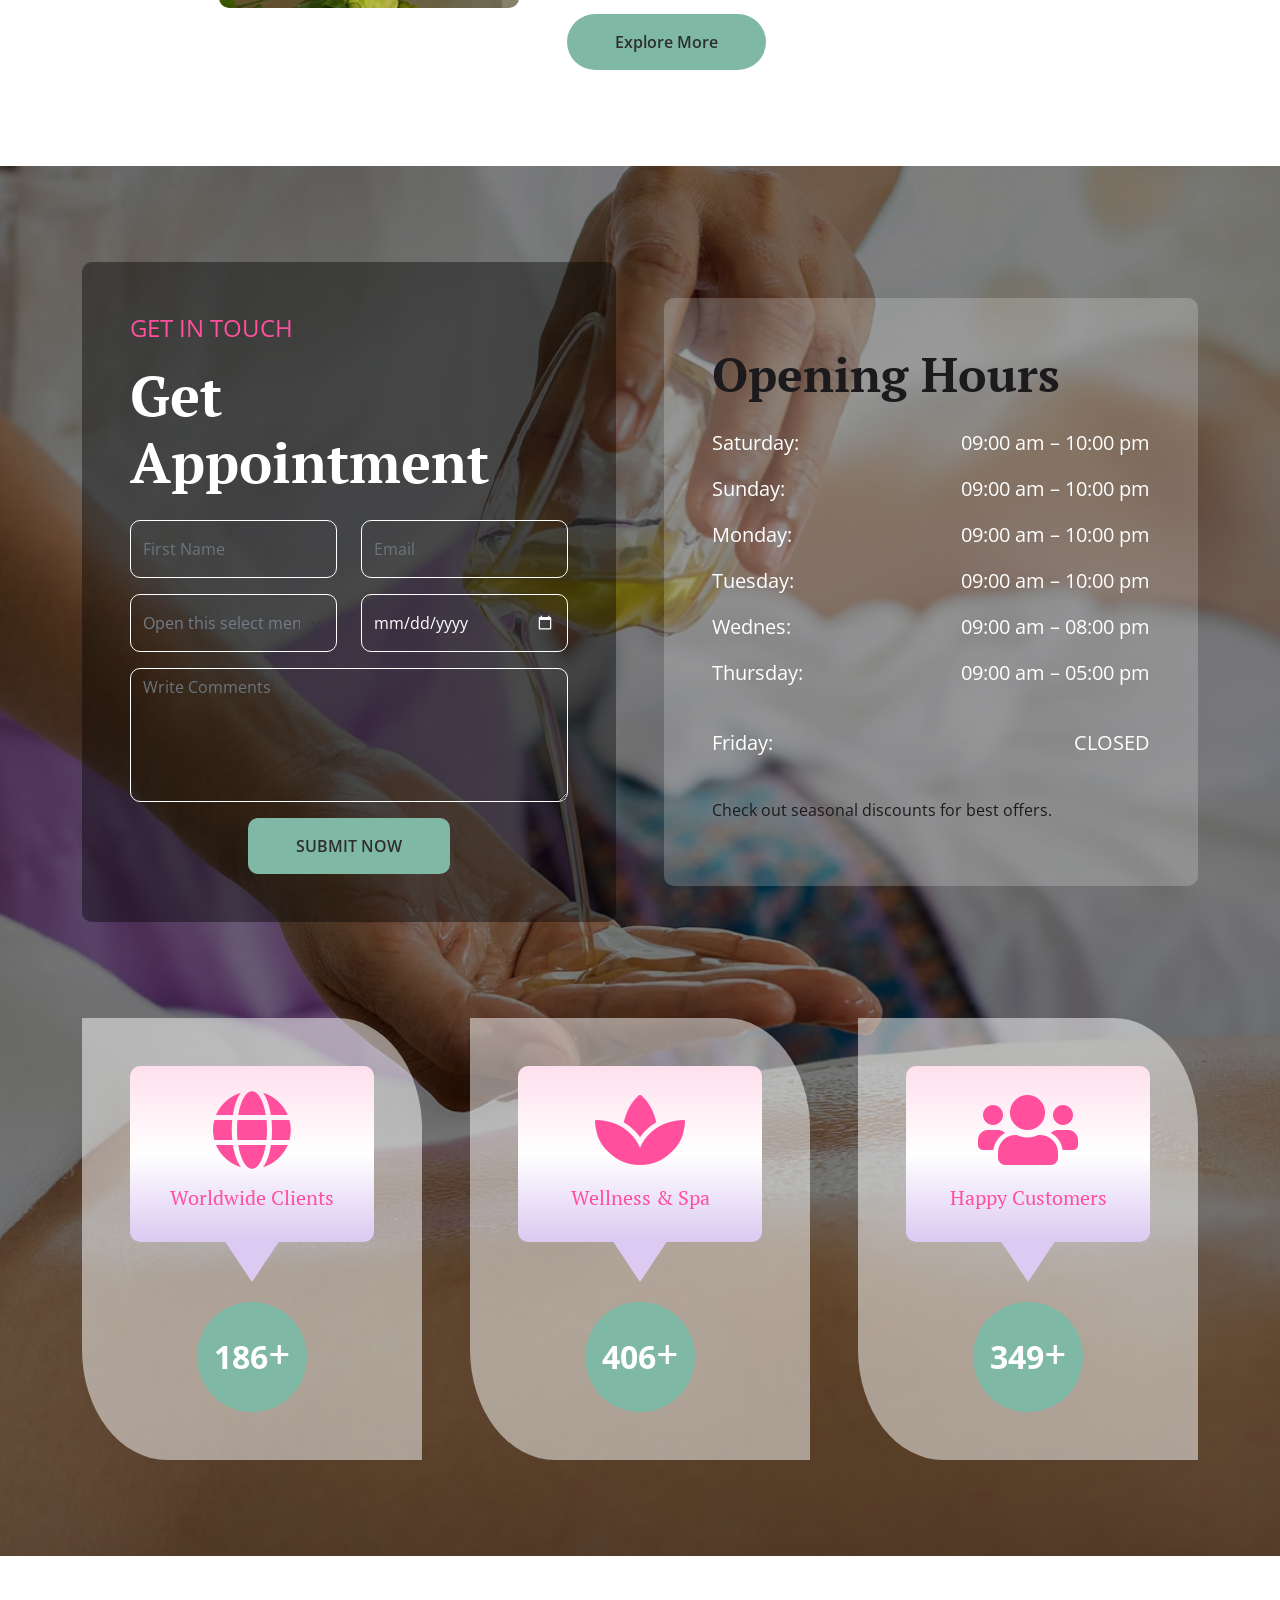
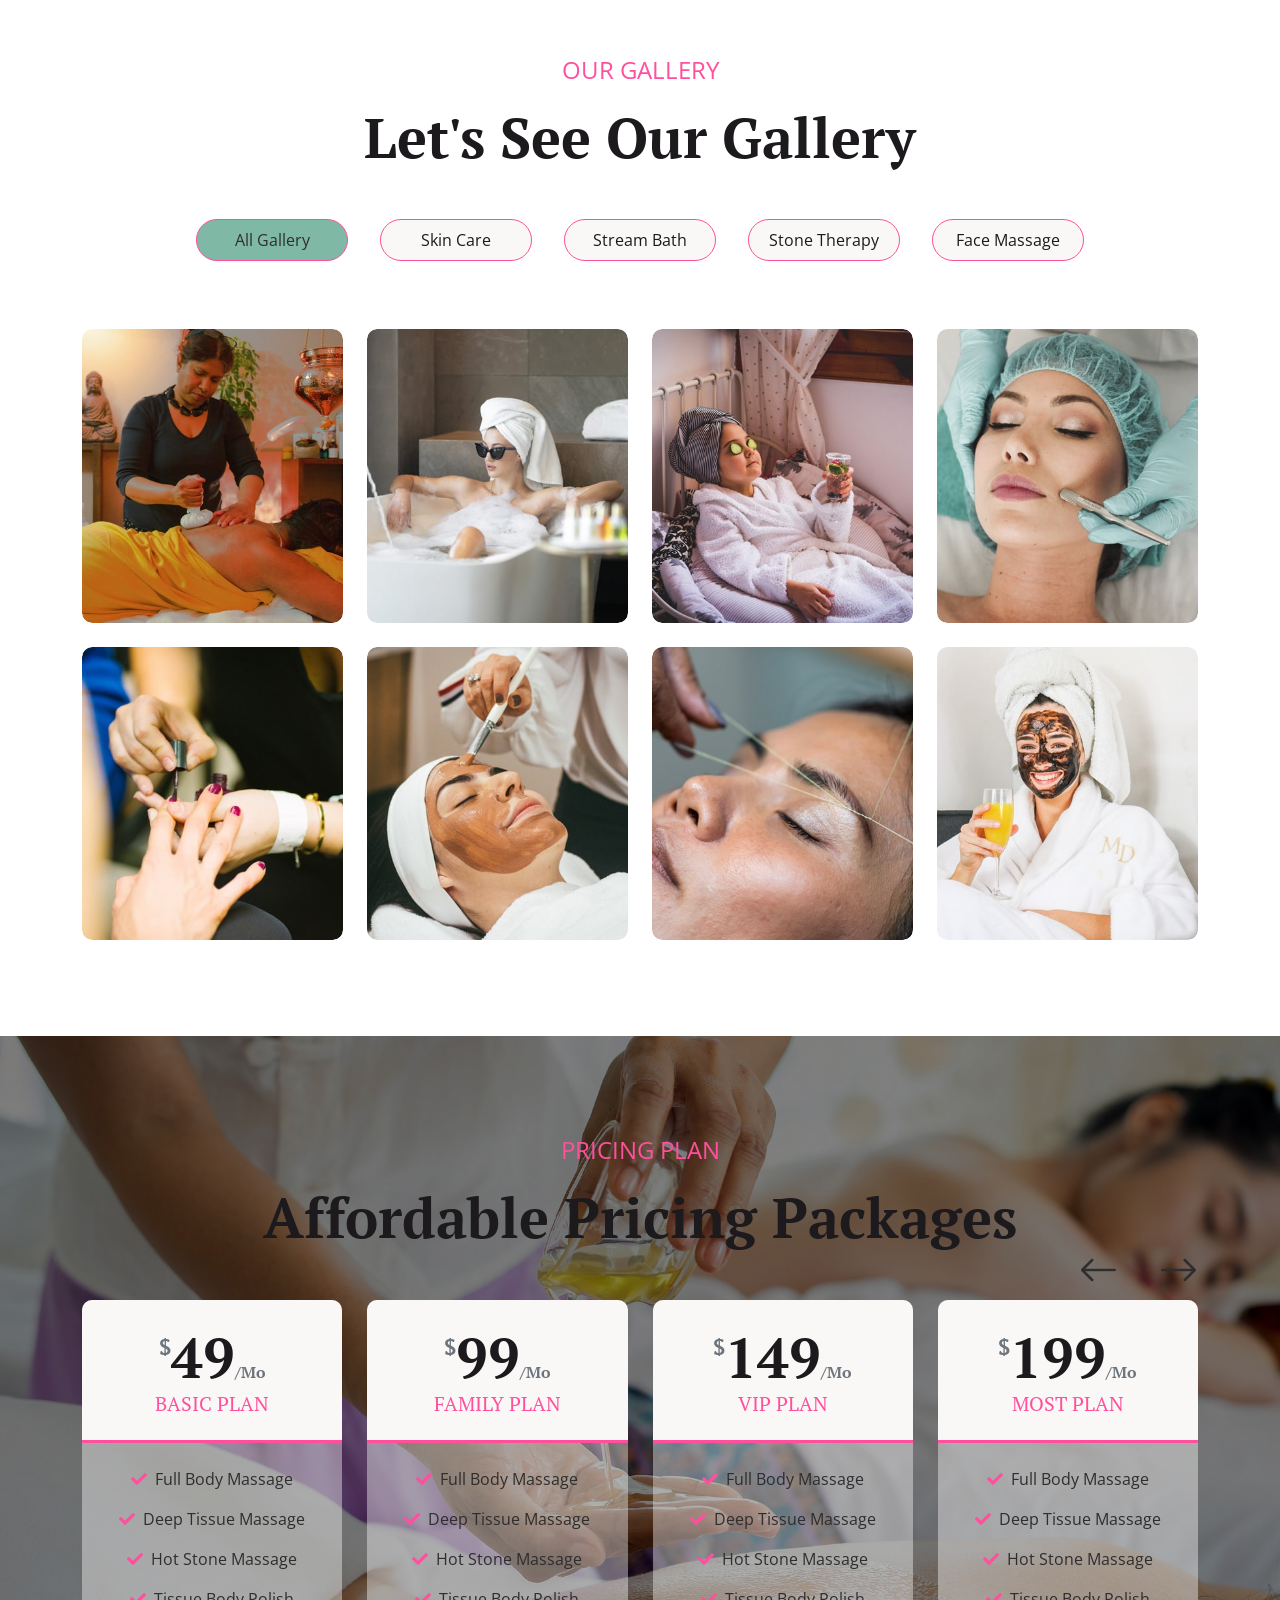
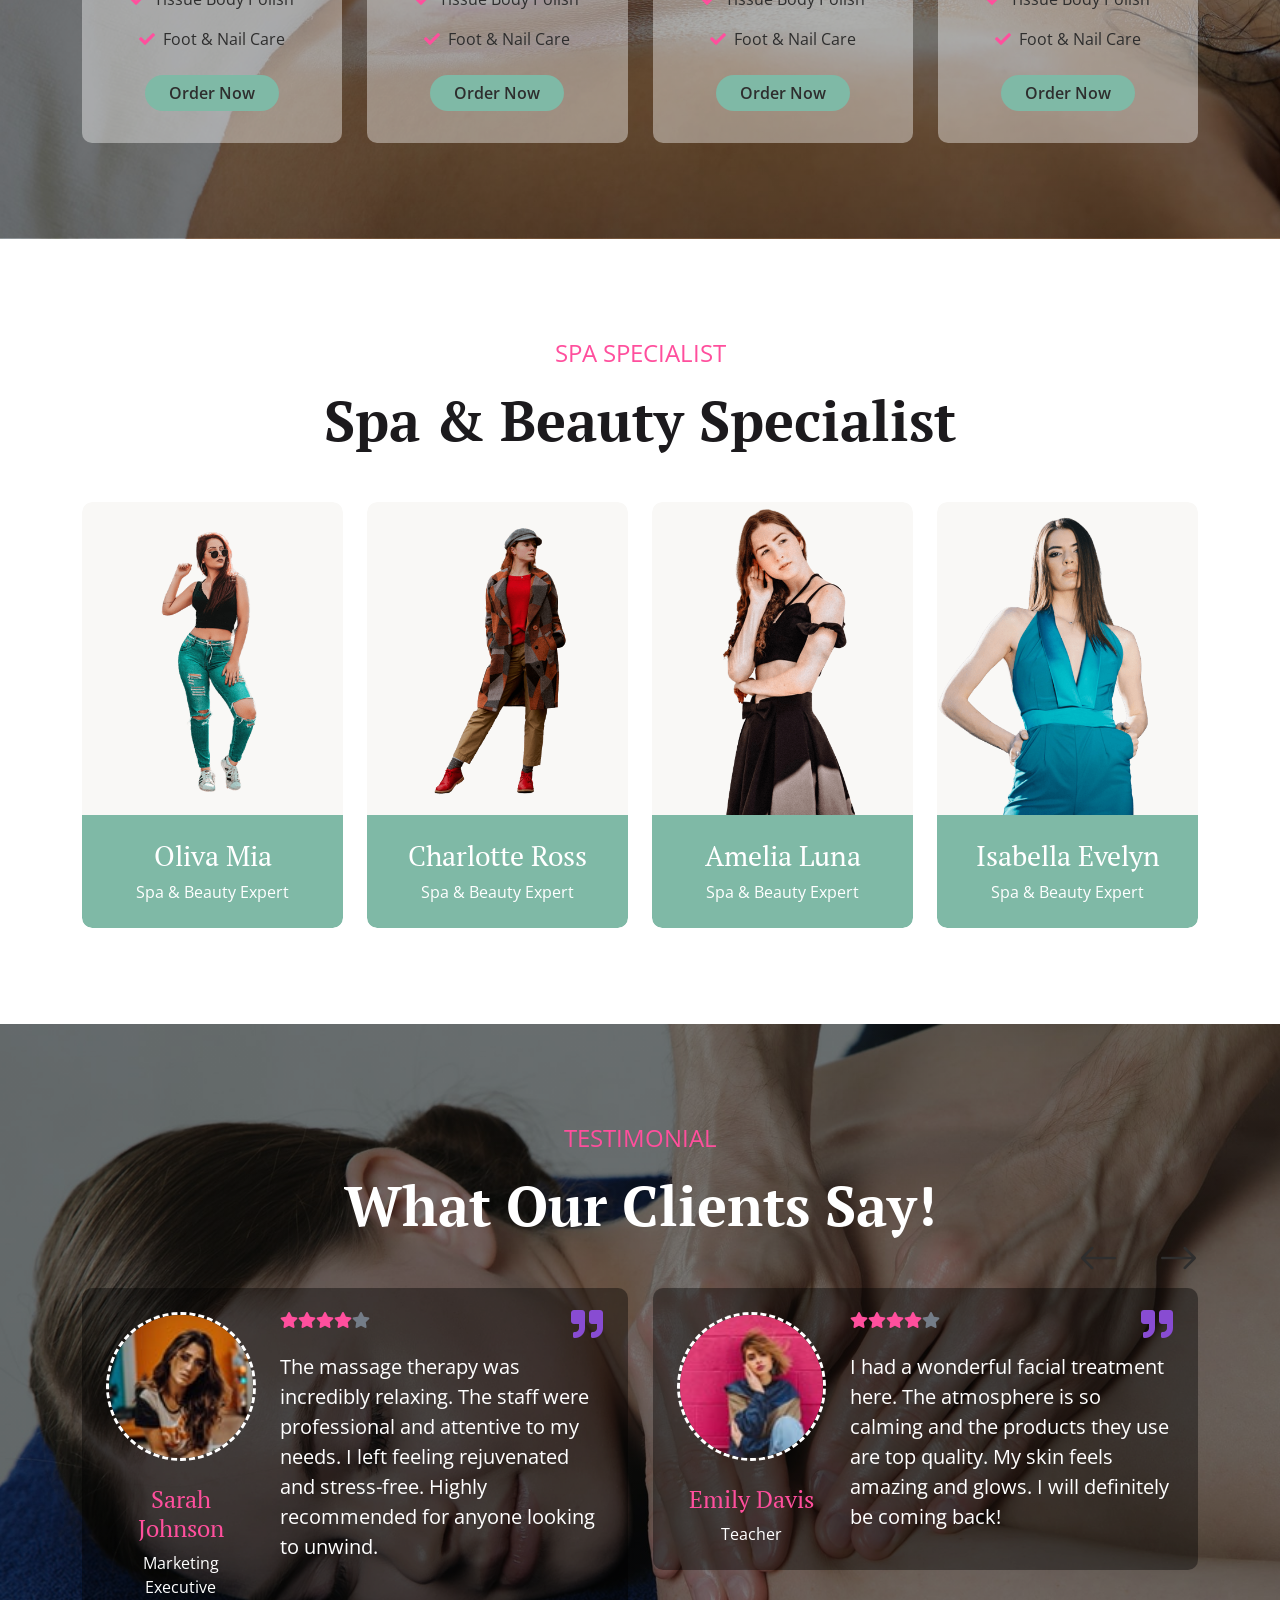
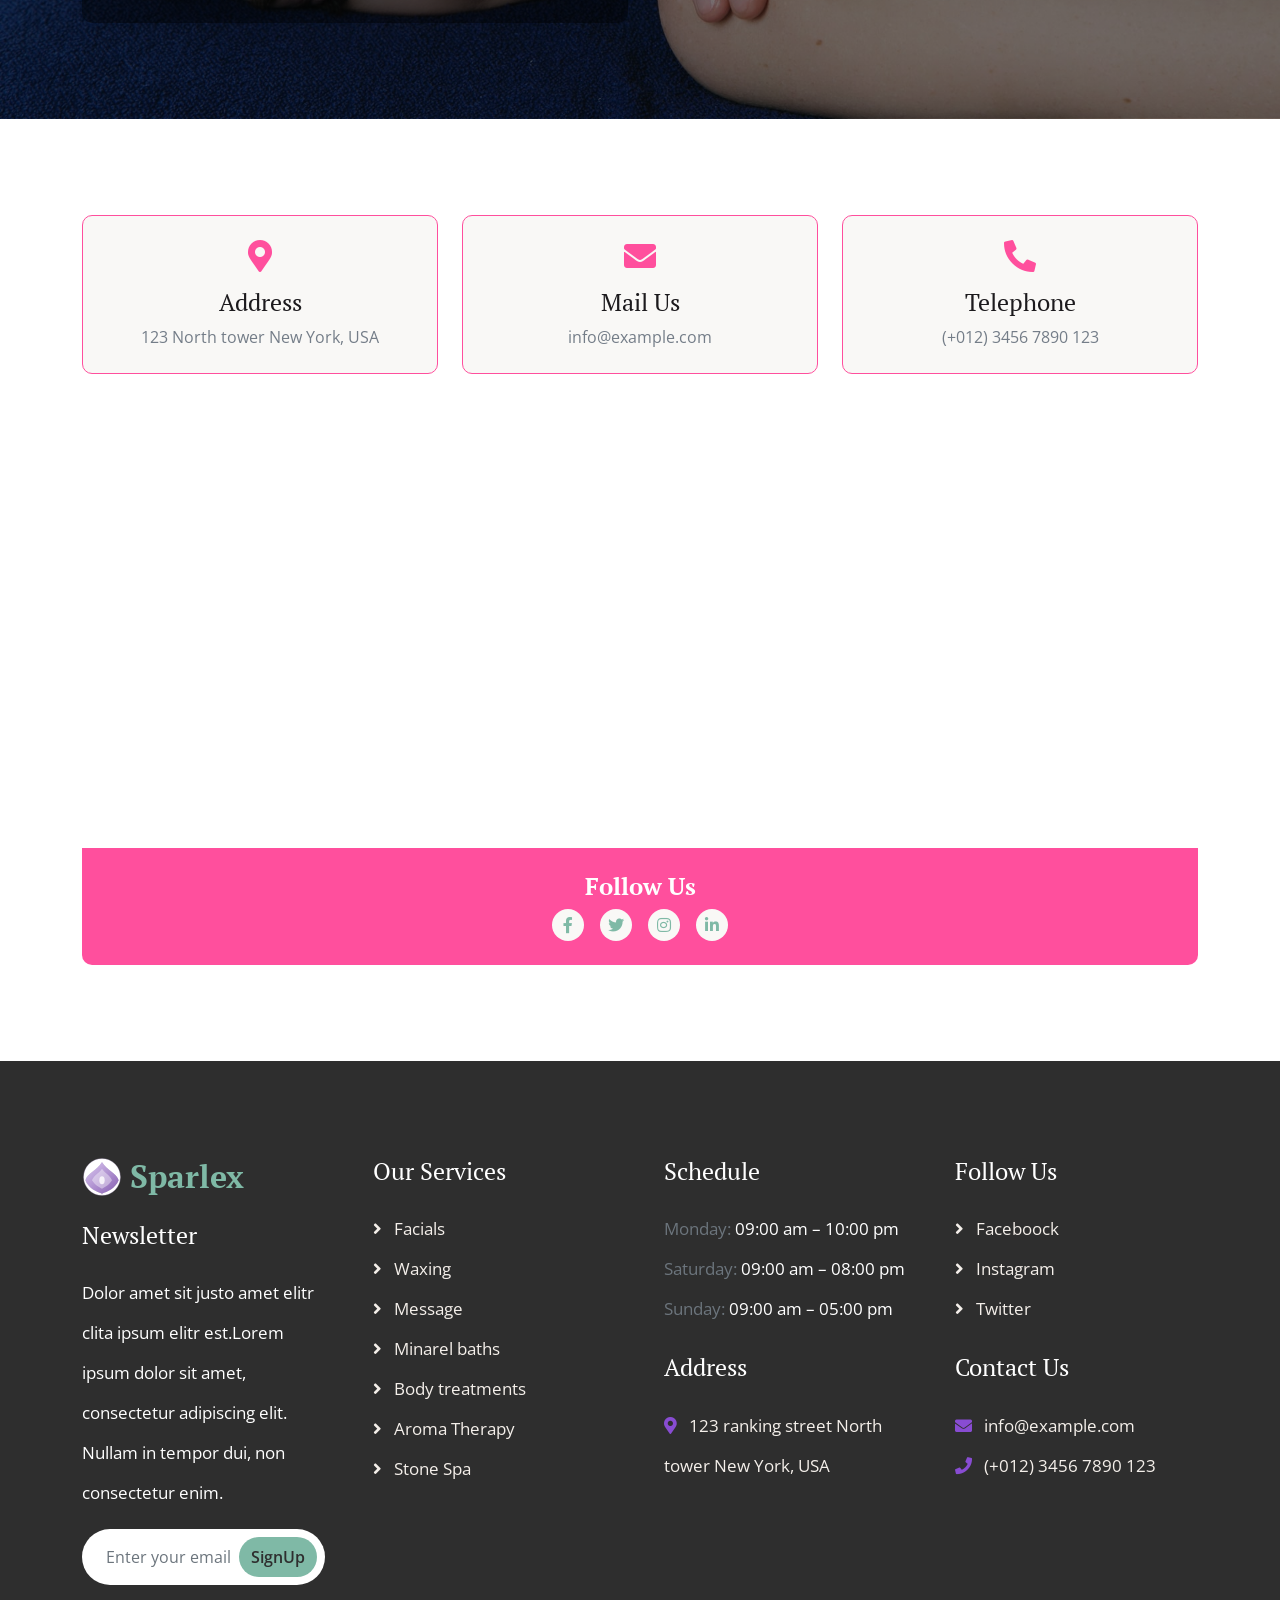
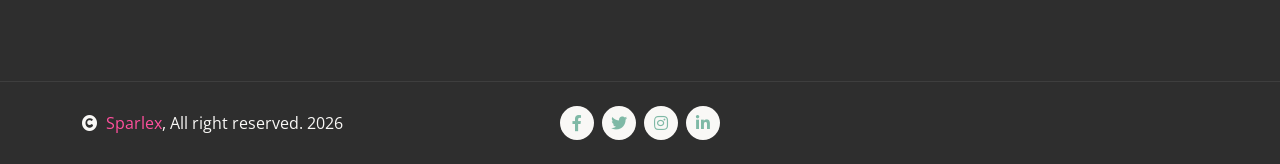
==== commit 06953934: "add the some changes" ====
--- a/index.html
+++ b/index.html
@@ -1248,8 +1248,8 @@
                                     <img src="img/testimonial-1.jpg" class="img-fluid rounded-circle" alt="">
                                 </div>
                                 <div class="text-center">
-                                    <h4 class="mb-2 text-primary">Person Name</h4>
-                                    <p class="m-0 text-white">Profession</p>
+                                    <h4 class="mb-2 text-primary">Sarah Johnson</h4>
+                                    <p class="m-0 text-white">Marketing Executive</p>
                                 </div>
                             </div>
                         </div>
@@ -1265,9 +1265,9 @@
                                     <i class="fas fa-star text-primary"></i>
                                     <i class="fas fa-star"></i>
                                 </div>
-                                <p class="fs-5 mb-0 text-white">Lorem ipsum dolor sit amet elit, sed do eiusmod tempor
-                                    ut labore et dolore magna aliqua is simply dummy text of the printing and
-                                    typesetting industry. Lorem Ipsum has been the industry's standard dummy
+                                <p class="fs-5 mb-0 text-white">The massage therapy was incredibly relaxing. The staff
+                                    were professional and attentive to my needs. I left feeling rejuvenated and
+                                    stress-free. Highly recommended for anyone looking to unwind.
                                 </p>
                             </div>
                         </div>
@@ -1281,8 +1281,8 @@
                                     <img src="img/testimonial-2.jpg" class="img-fluid rounded-circle" alt="">
                                 </div>
                                 <div class="text-center">
-                                    <h4 class="mb-2 text-primary">Person Name</h4>
-                                    <p class="m-0 text-white">Profession</p>
+                                    <h4 class="mb-2 text-primary">Emily Davis</h4>
+                                    <p class="m-0 text-white">Teacher</p>
                                 </div>
                             </div>
                         </div>
@@ -1298,9 +1298,9 @@
                                     <i class="fas fa-star text-primary"></i>
                                     <i class="fas fa-star"></i>
                                 </div>
-                                <p class="fs-5 mb-0 text-white">Lorem ipsum dolor sit amet elit, sed do eiusmod tempor
-                                    ut labore et dolore magna aliqua is simply dummy text of the printing and
-                                    typesetting industry. Lorem Ipsum has been the industry's standard dummy
+                                <p class="fs-5 mb-0 text-white">I had a wonderful facial treatment here. The atmosphere
+                                    is so calming and the products they use are top quality. My skin feels amazing and
+                                    glows. I will definitely be coming back!
                                 </p>
                             </div>
                         </div>
@@ -1314,8 +1314,8 @@
                                     <img src="img/testimonial-3.jpg" class="img-fluid rounded-circle" alt="">
                                 </div>
                                 <div class="text-center">
-                                    <h4 class="mb-2 text-primary">Person Name</h4>
-                                    <p class="m-0 text-white">Profession</p>
+                                    <h4 class="mb-2 text-primary">Michael Brown</h4>
+                                    <p class="m-0 text-white">Software Engineer</p>
                                 </div>
                             </div>
                         </div>
@@ -1331,9 +1331,9 @@
                                     <i class="fas fa-star text-primary"></i>
                                     <i class="fas fa-star"></i>
                                 </div>
-                                <p class="fs-5 mb-0 text-white">Lorem ipsum dolor sit amet elit, sed do eiusmod tempor
-                                    ut labore et dolore magna aliqua is simply dummy text of the printing and
-                                    typesetting industry. Lorem Ipsum has been the industry's standard dummy
+                                <p class="fs-5 mb-0 text-white">The stone therapy was a unique and delightful
+                                    experience. It really helped with my muscle tension. The facility is clean,
+                                    beautiful, and the service is exceptional. A true 5-star experience.
                                 </p>
                             </div>
                         </div>
--- a/css/style.css
+++ b/css/style.css
@@ -799,6 +799,19 @@
     transition: 0.3s;
 }
 
+.btn-social-icon {
+    transition: all 0.3s ease;
+}
+
+.btn-social-icon:hover {
+    background-color: var(--secondary) !important;
+    border-color: var(--primary) !important;
+    color: var(--primary) !important;
+    transform: translateY(-2px);
+    box-shadow: 0 4px 6px rgba(0, 0, 0, 0.1);
+}
+
+
 .stat-card:hover {
     transform: translateY(-5px);
     box-shadow: 0 6px 12px rgba(0, 0, 0, 0.05);
@@ -852,6 +865,17 @@
 body.dark-mode .dropdown-item:hover,
 body.dark-mode .dropdown-item:focus {
     background-color: var(--primary);
+    color: var(--dark-bg);
+}
+
+/* Fix for white bar in dropdown */
+body.dark-mode .navbar .nav-item:hover .dropdown-menu,
+body.dark-mode .navbar .nav-item .dropdown-menu.show {
+    background: var(--dark-card-bg) !important;
+}
+
+body.dark-mode .dropdown .dropdown-menu a:hover {
+    background: var(--primary);
     color: var(--dark-bg);
 }
 
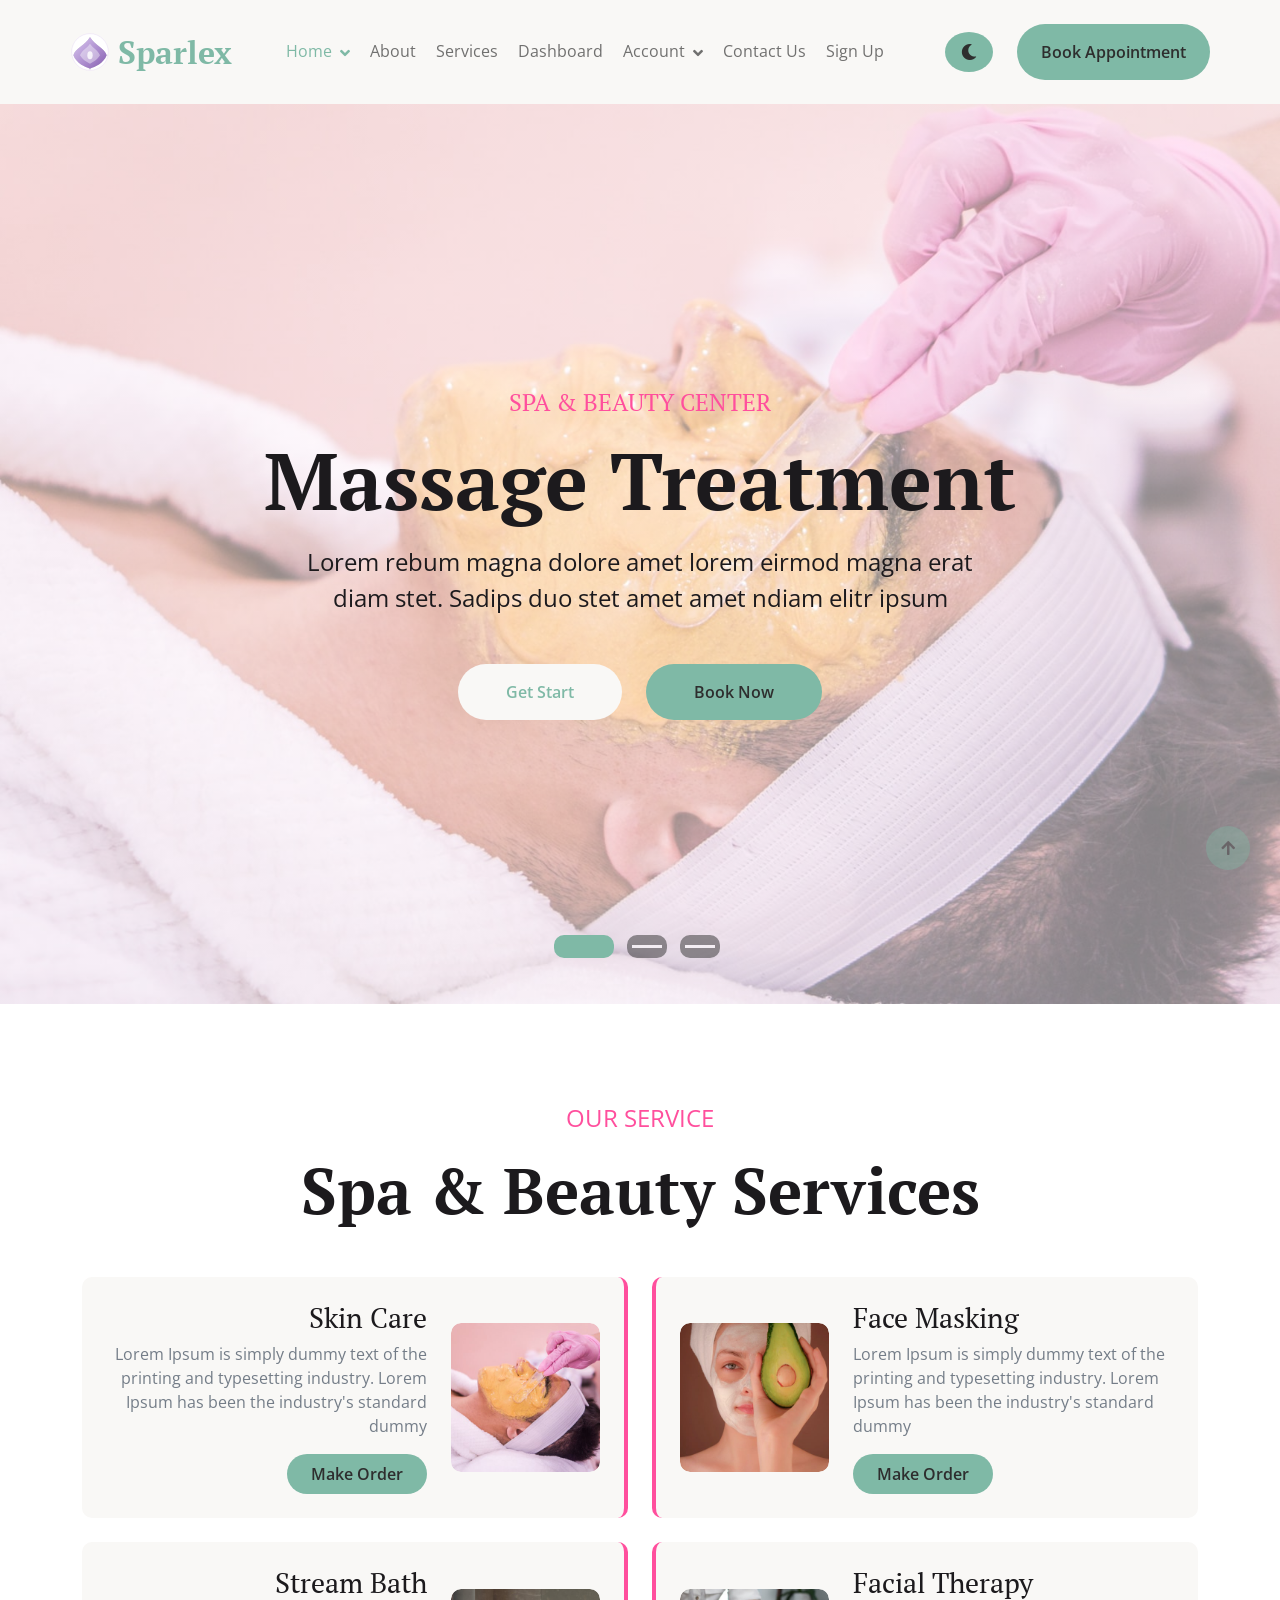
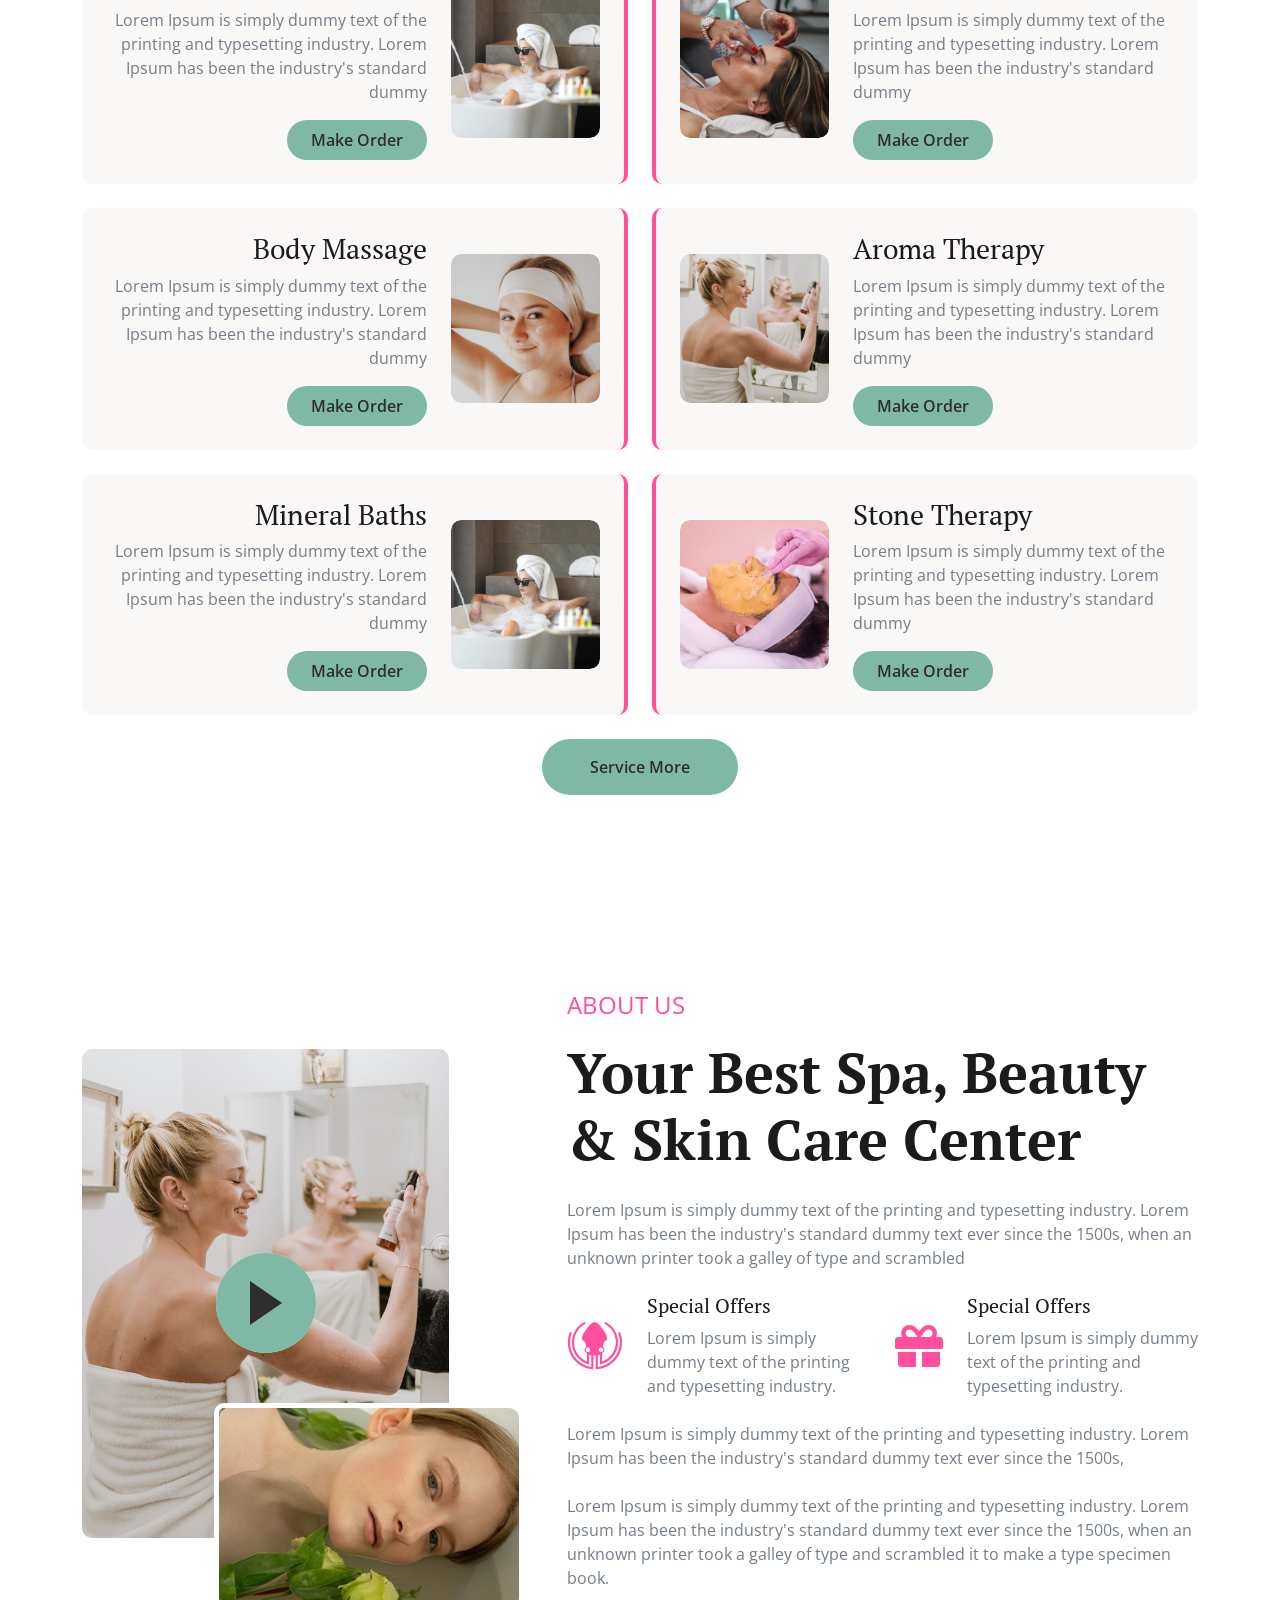
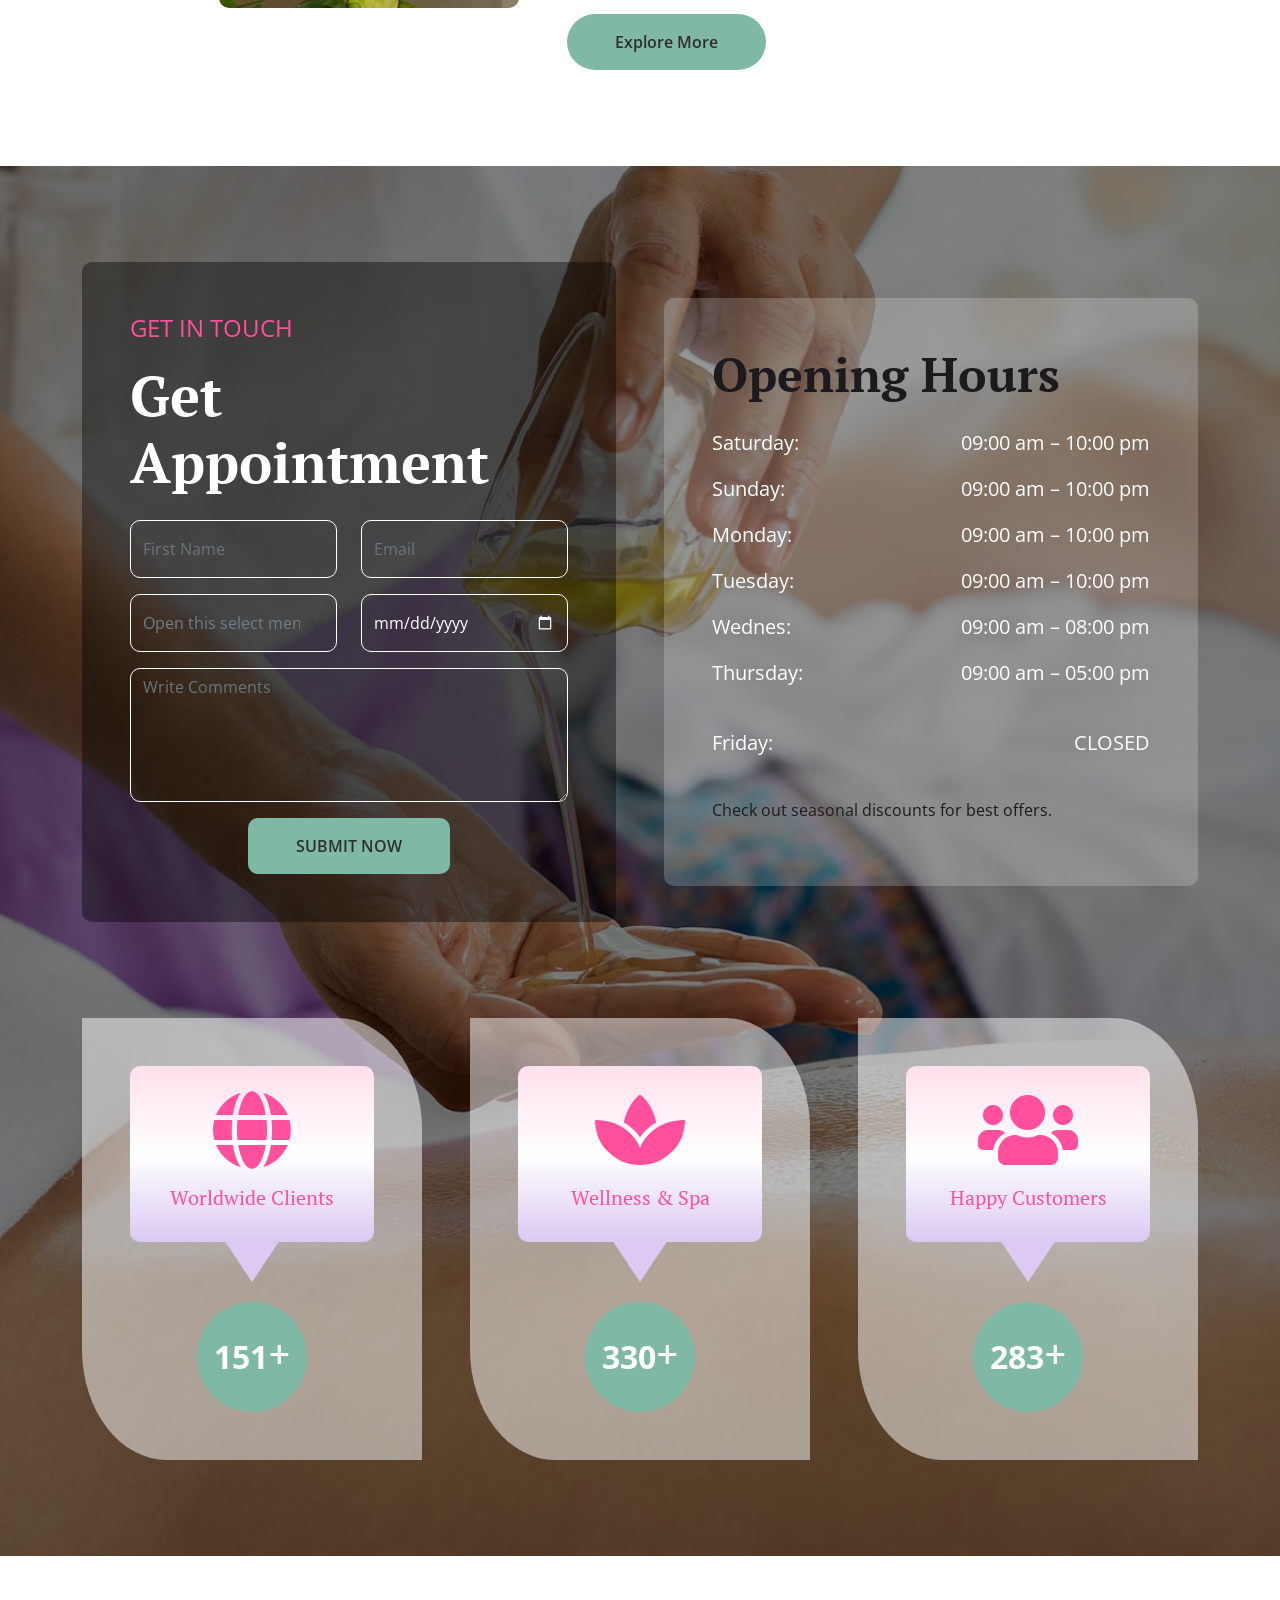
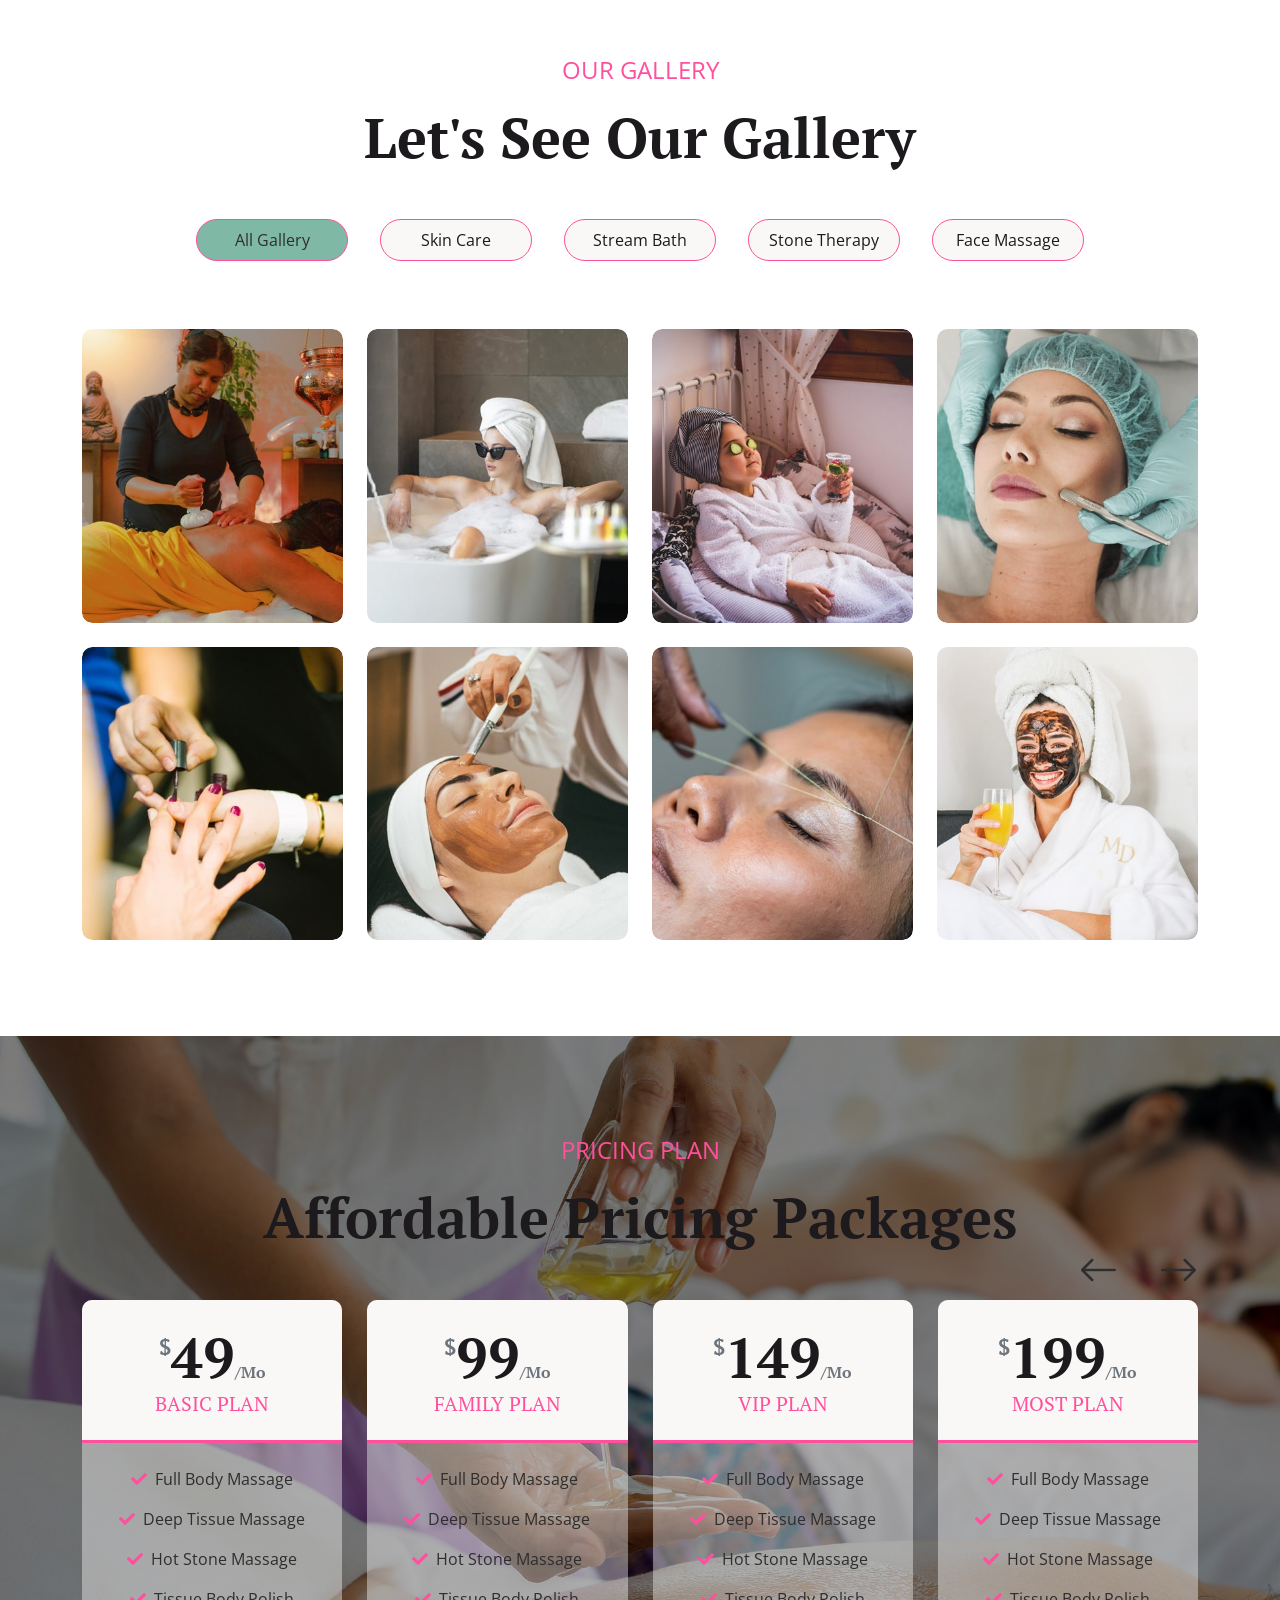
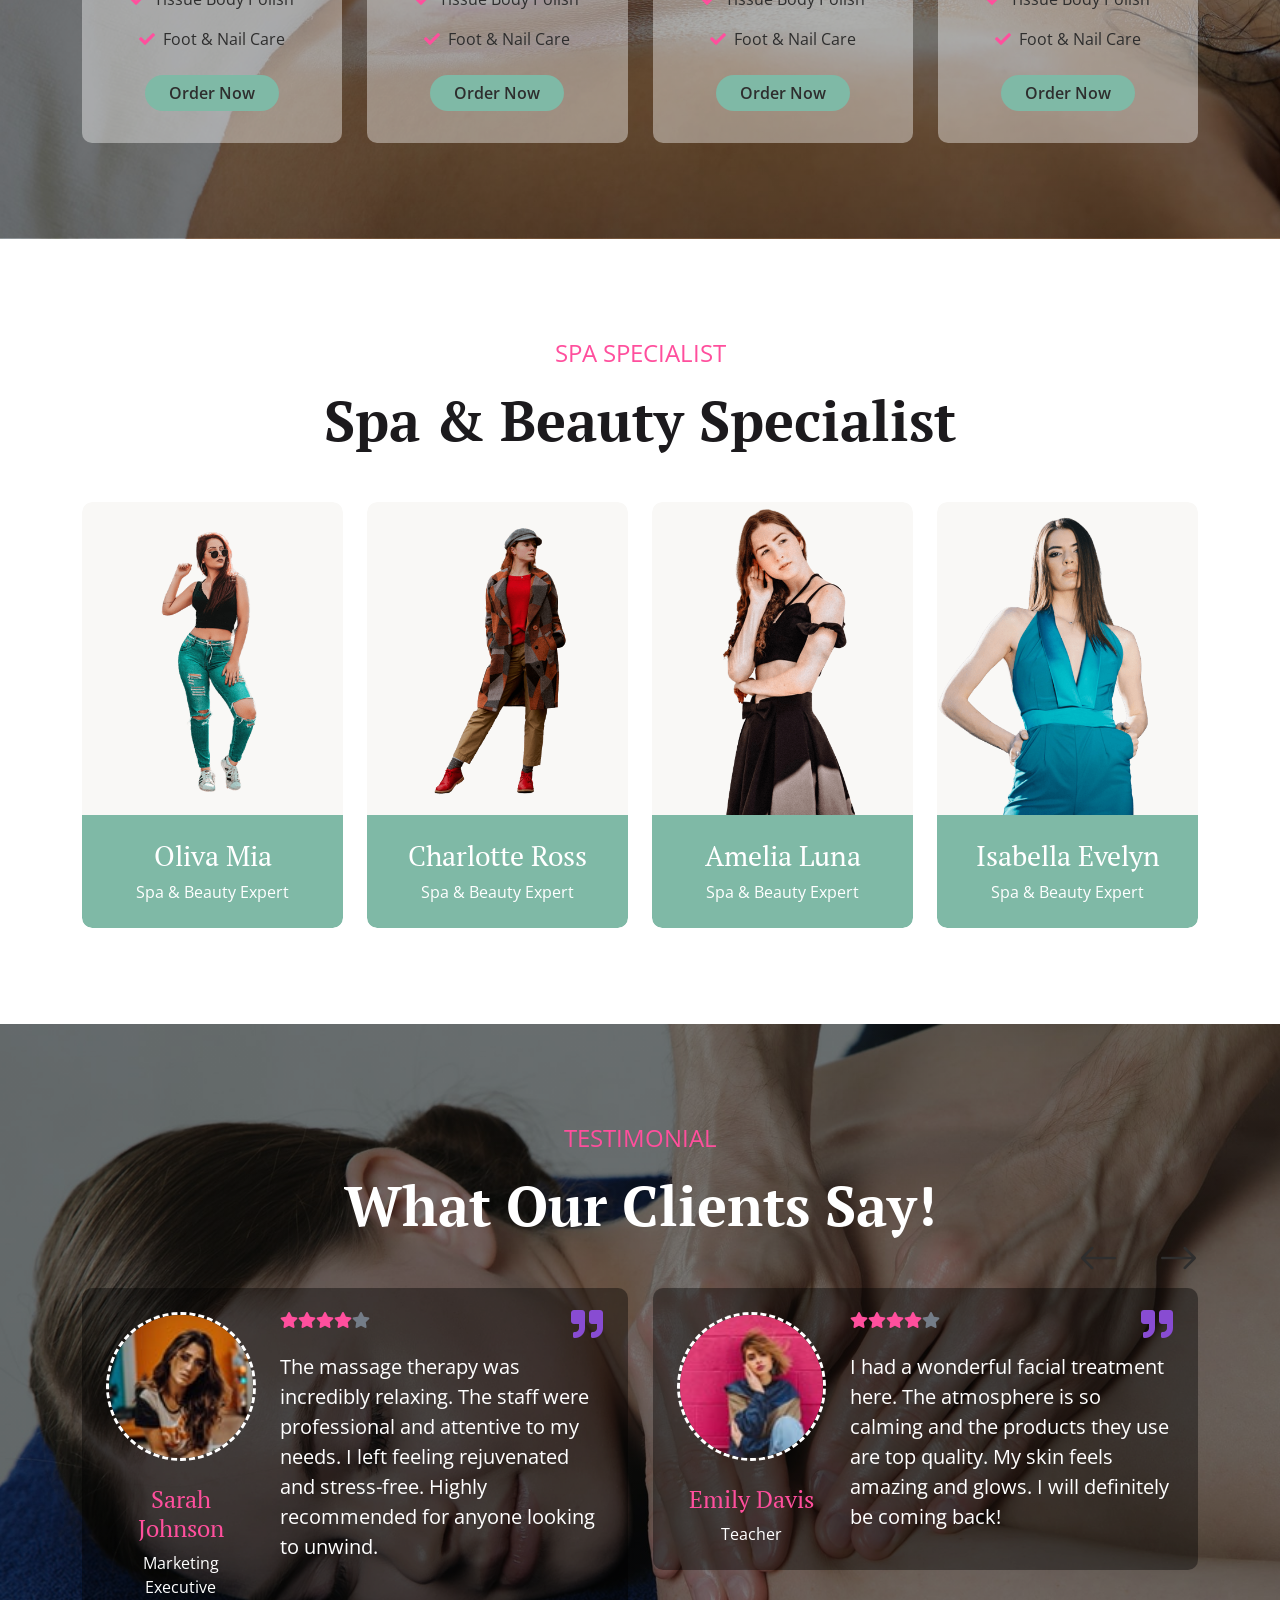
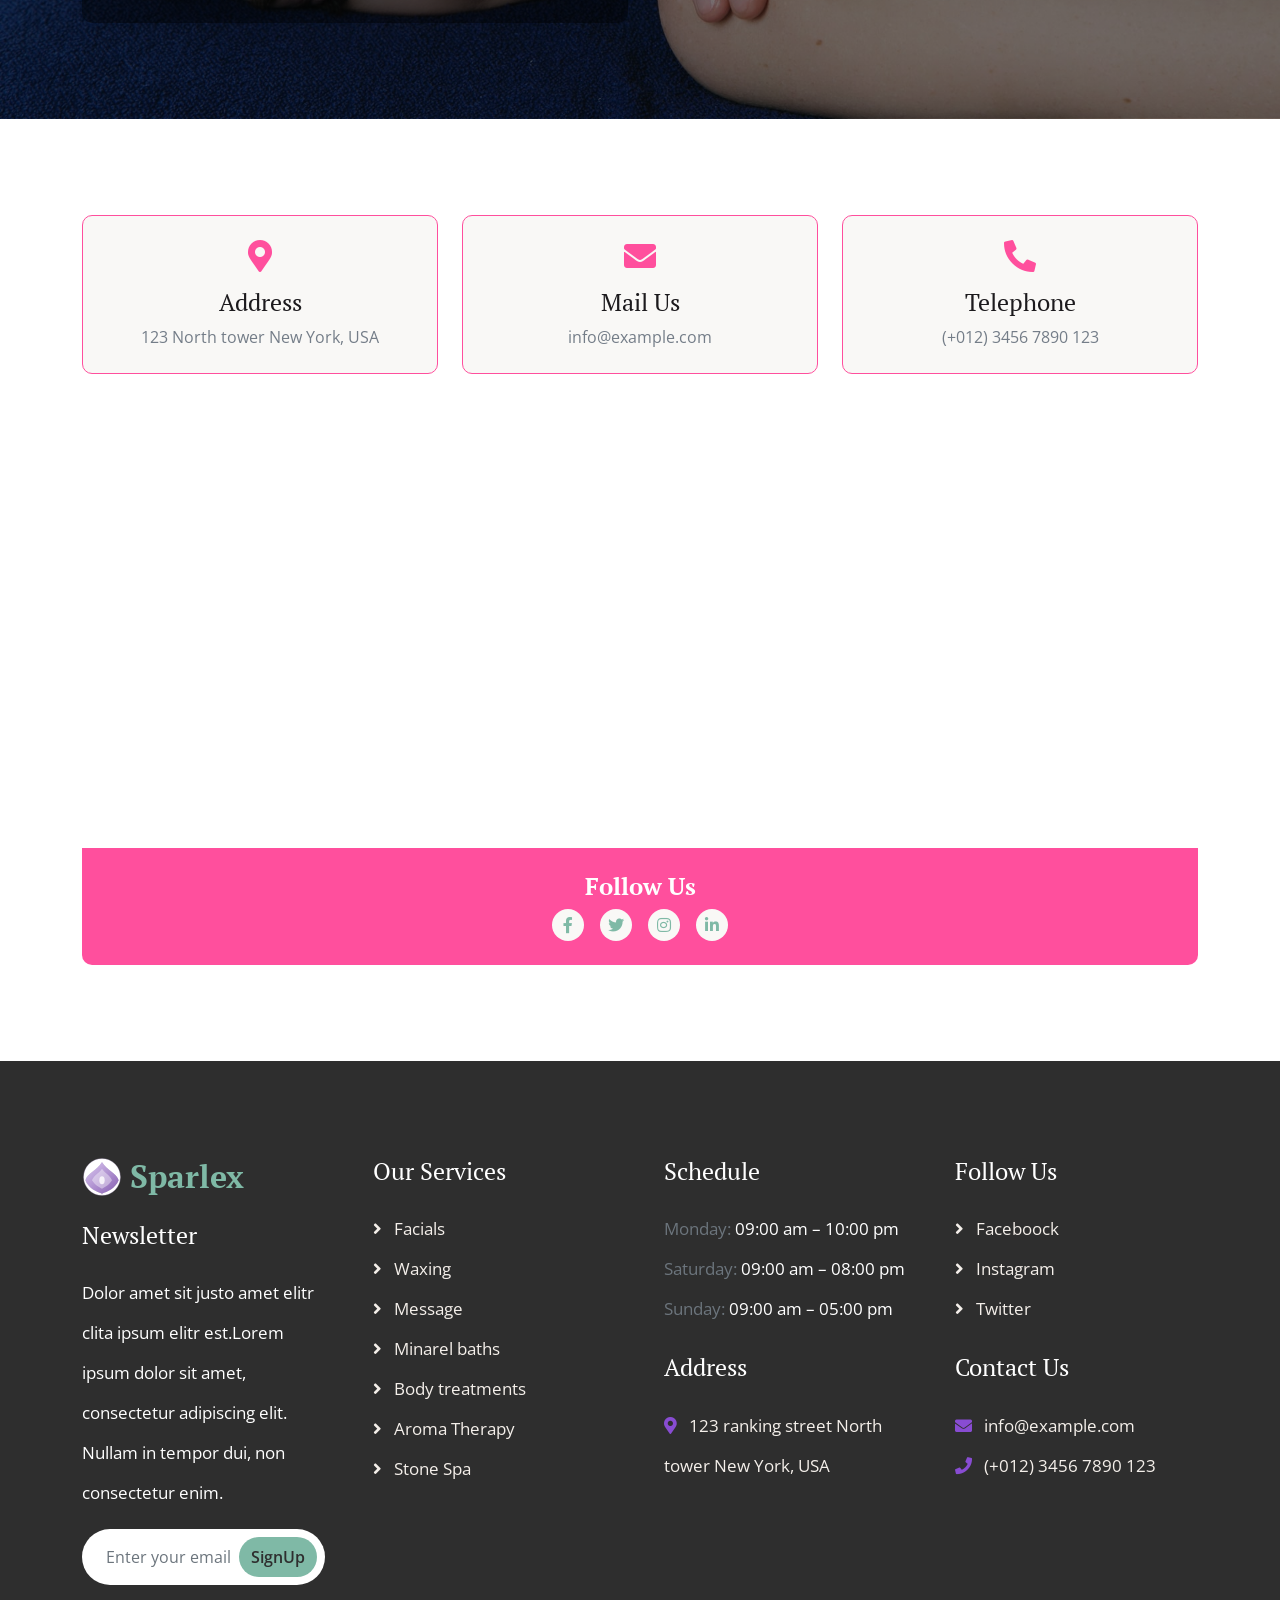
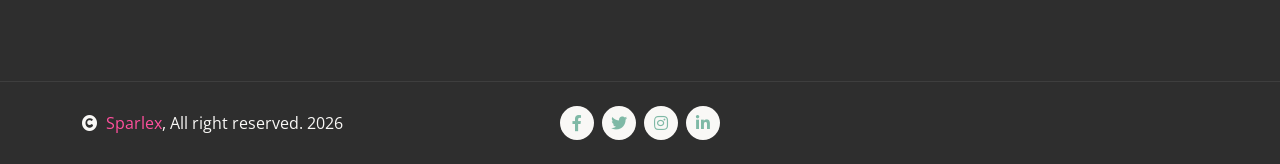
==== commit 0d016aff: "remove the some pages" ====
--- a/index.html
+++ b/index.html
@@ -72,8 +72,6 @@
                                 <a href="#" class="nav-link dropdown-toggle" data-bs-toggle="dropdown">Account</a>
                                 <div class="dropdown-menu m-0 bg-secondary rounded-0">
                                     <a href="team.html" class="dropdown-item">Team</a>
-                                    <a href="testimonial.html" class="dropdown-item">Testimonial</a>
-                                    <a href="gallery.html" class="dropdown-item">Gallery</a>
                                     <a href="appointment.html" class="dropdown-item">Appointment</a>
                                     <a href="404.html" class="dropdown-item">404 page</a>
 
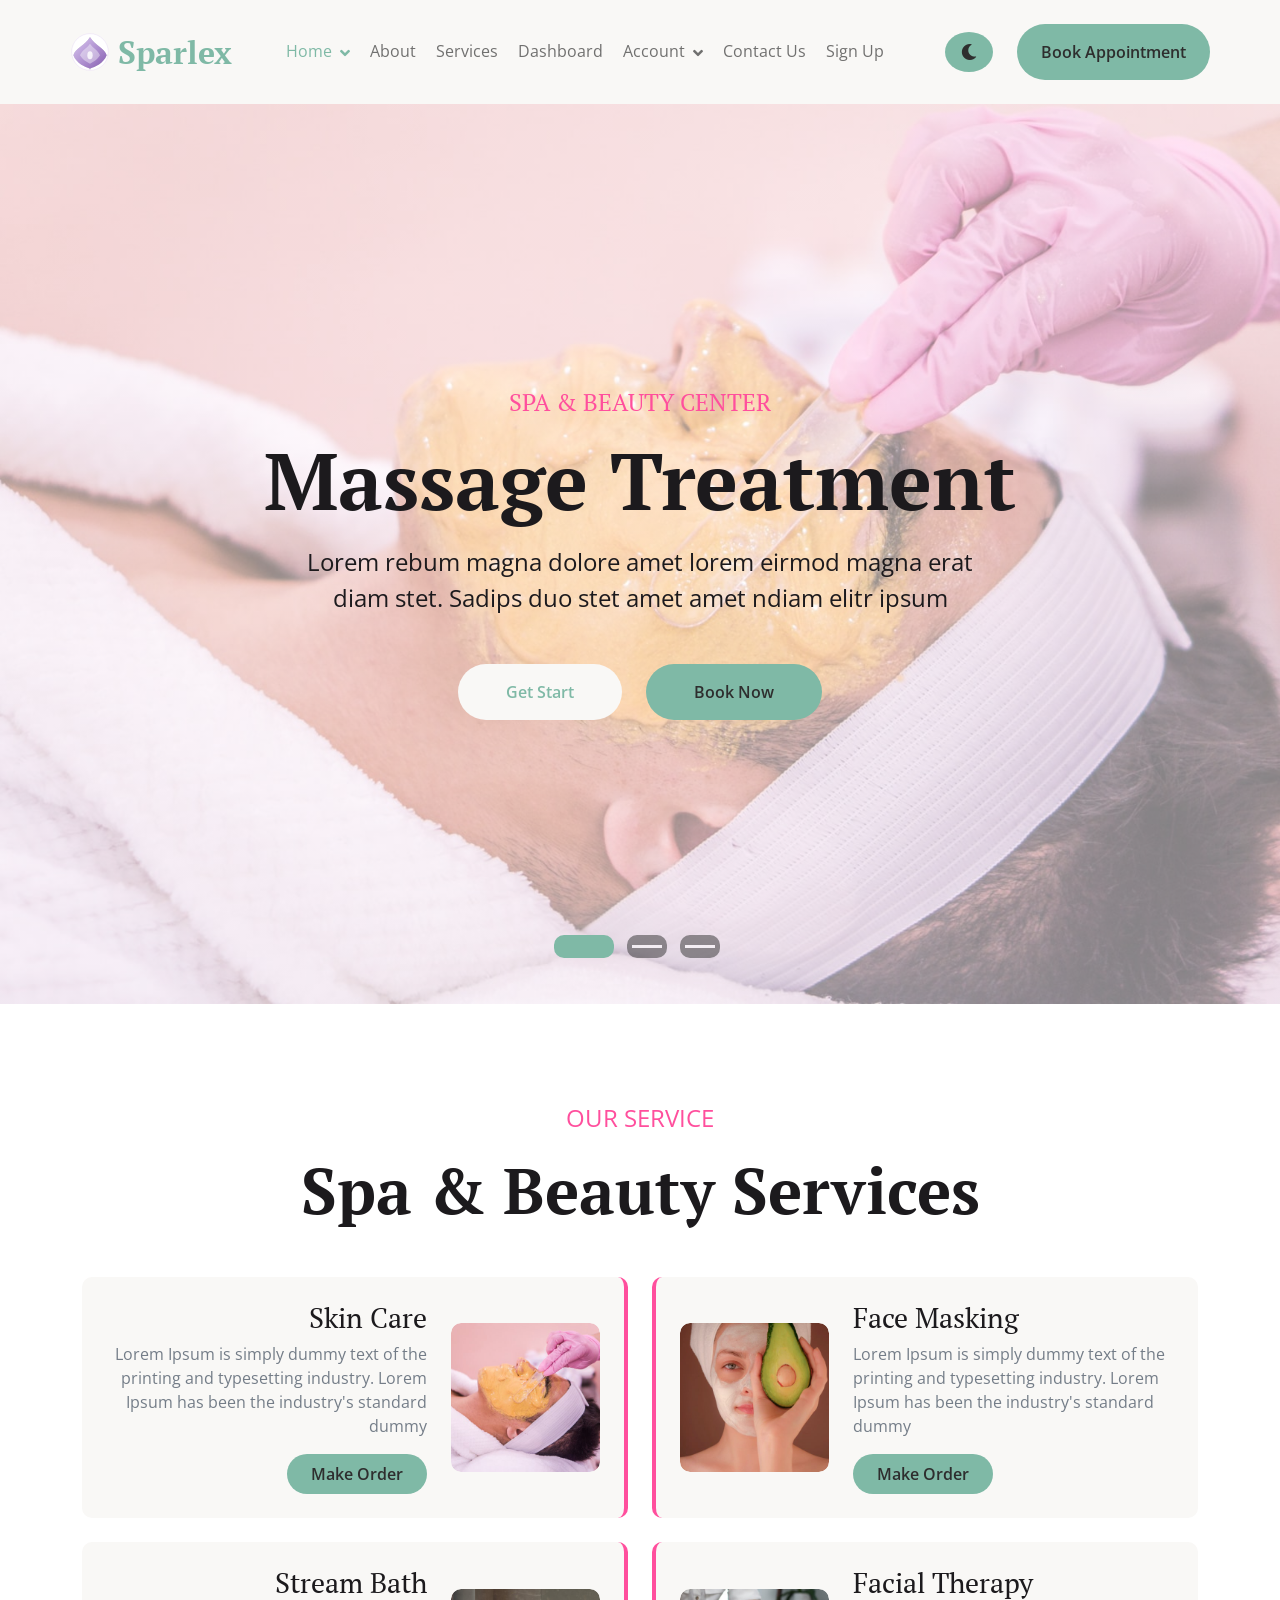
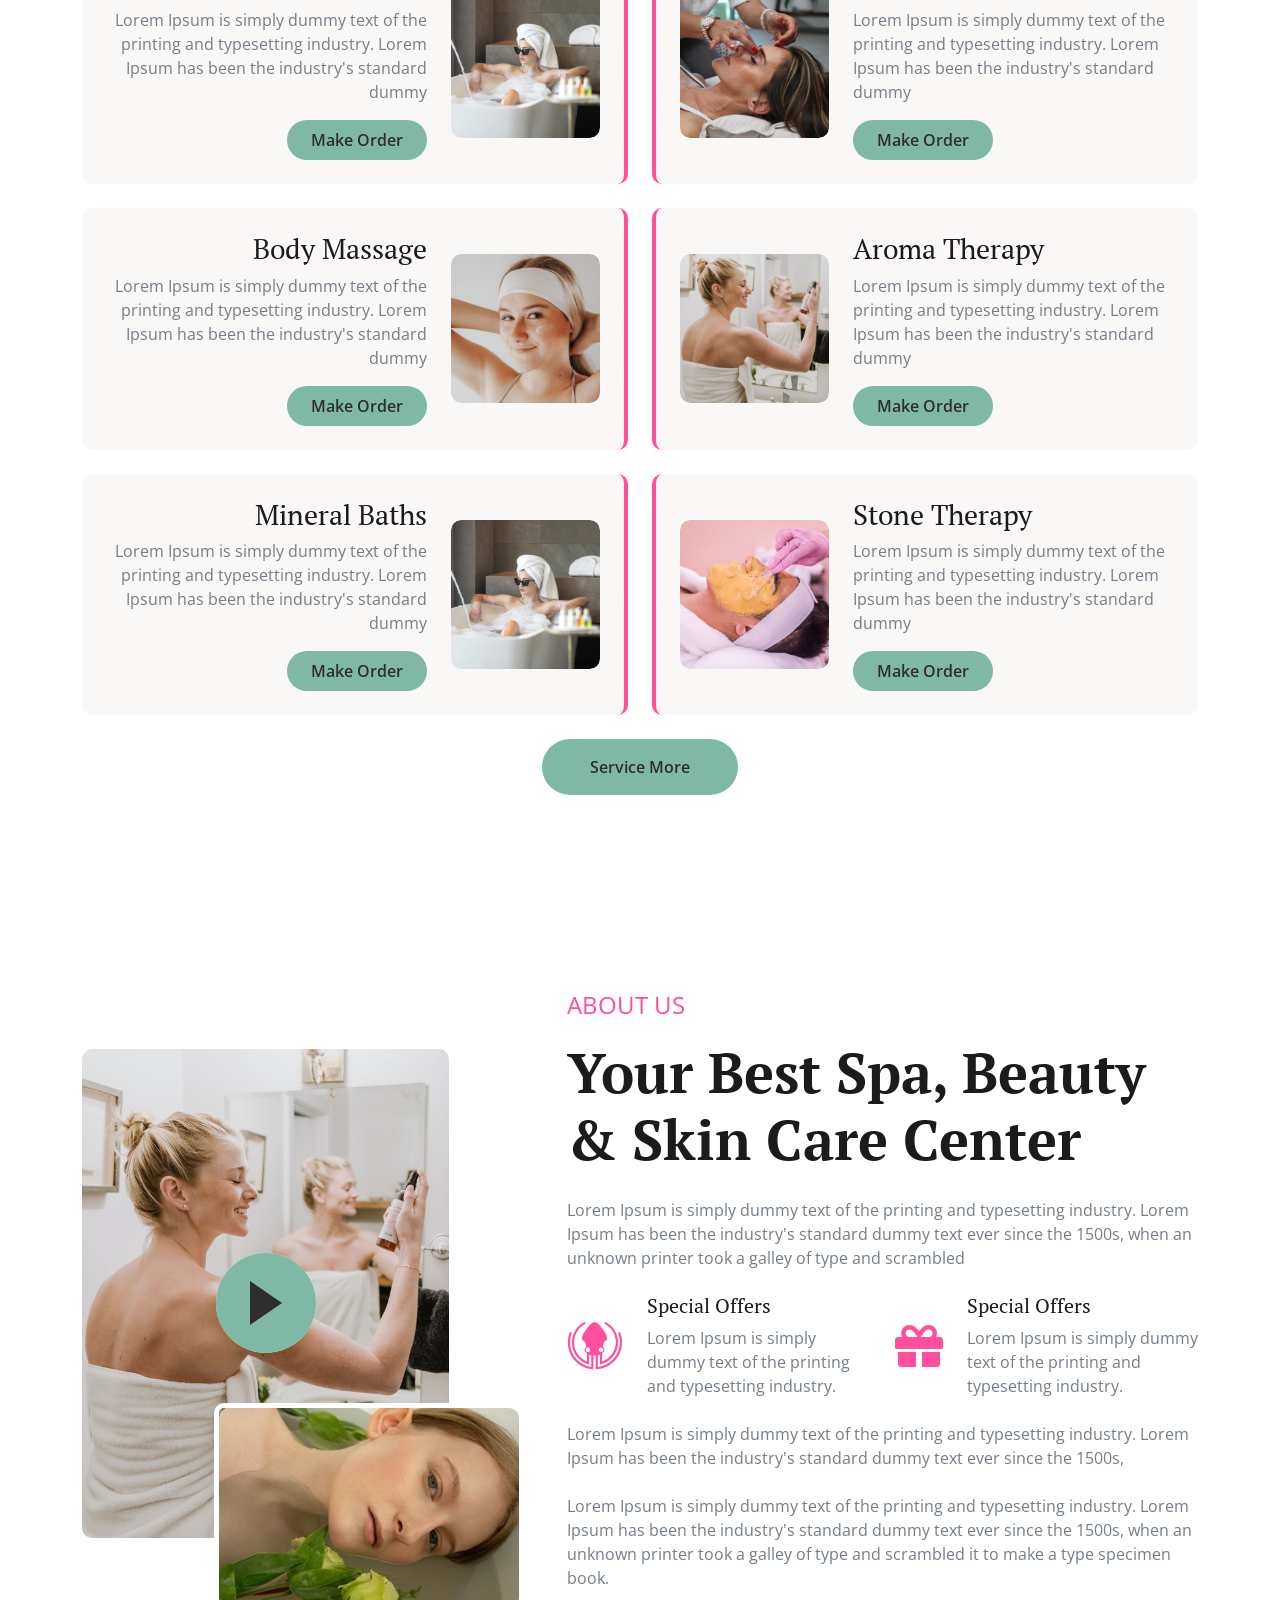
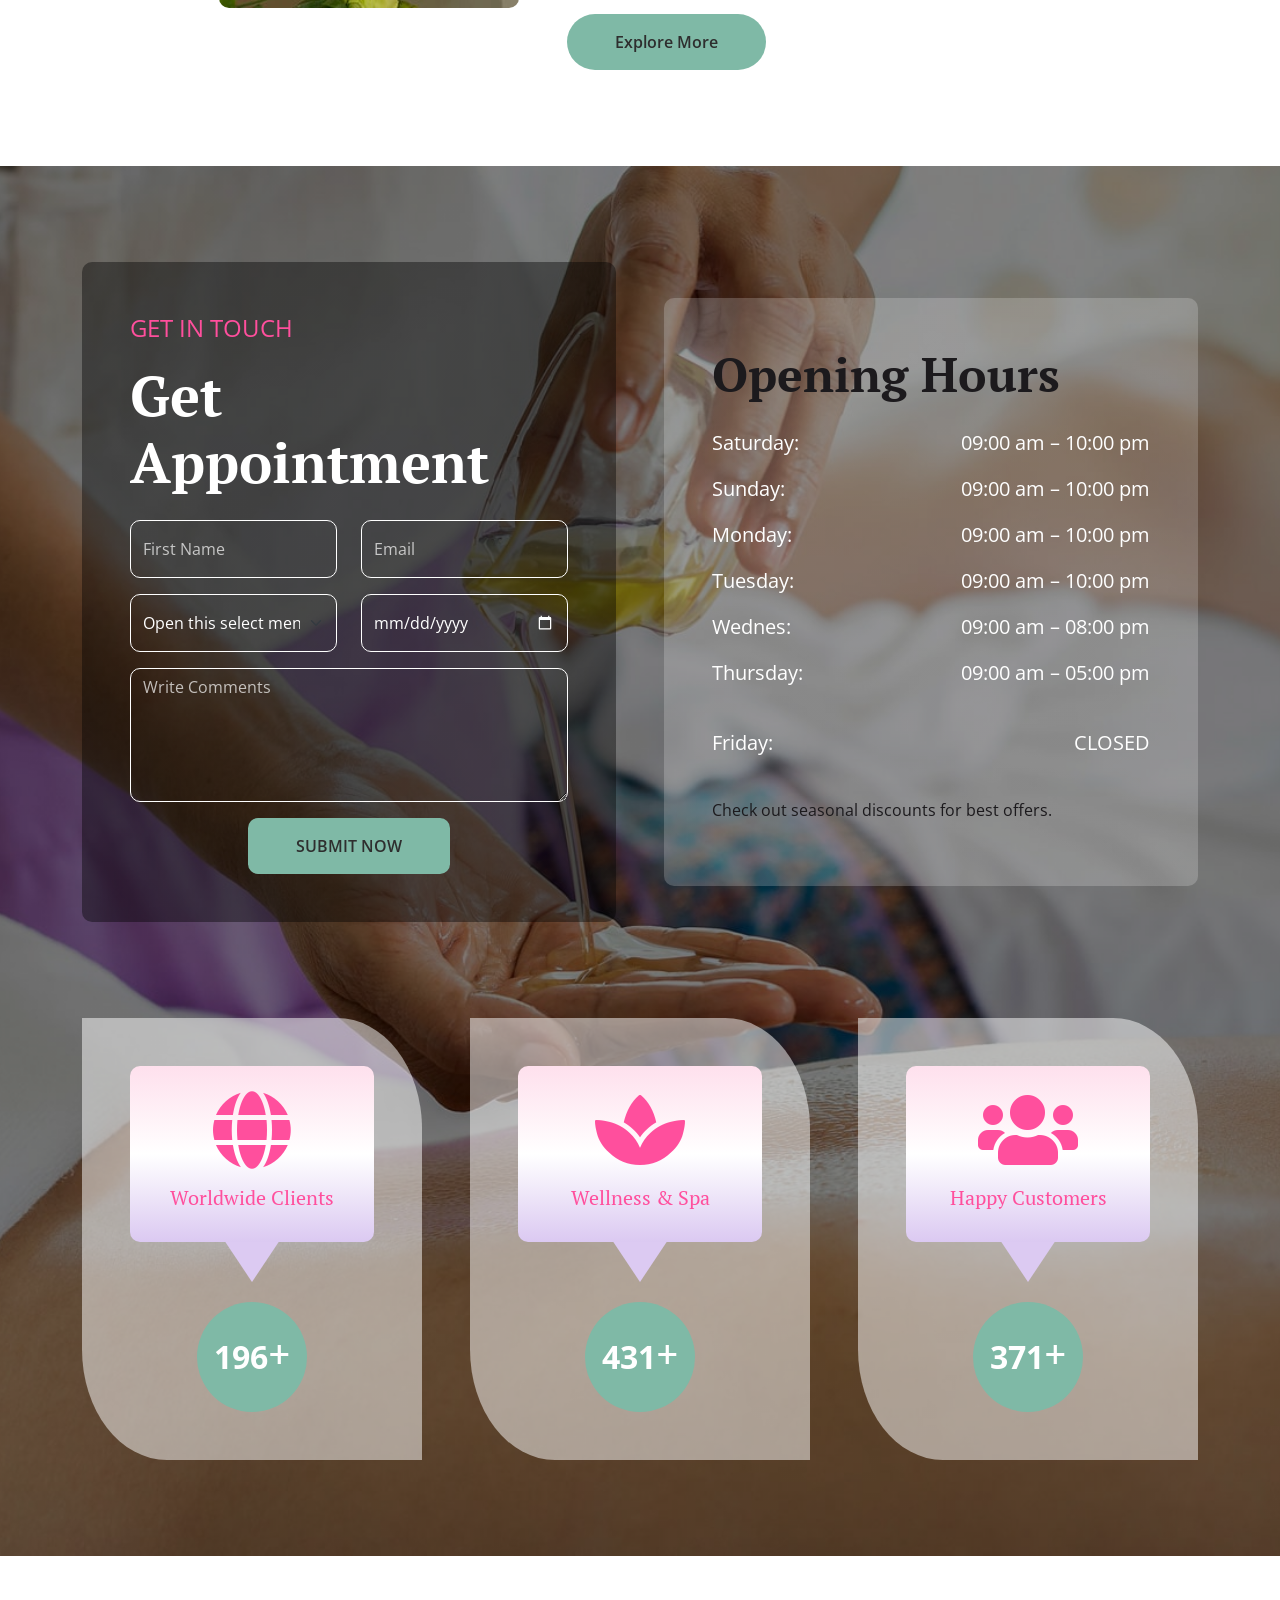
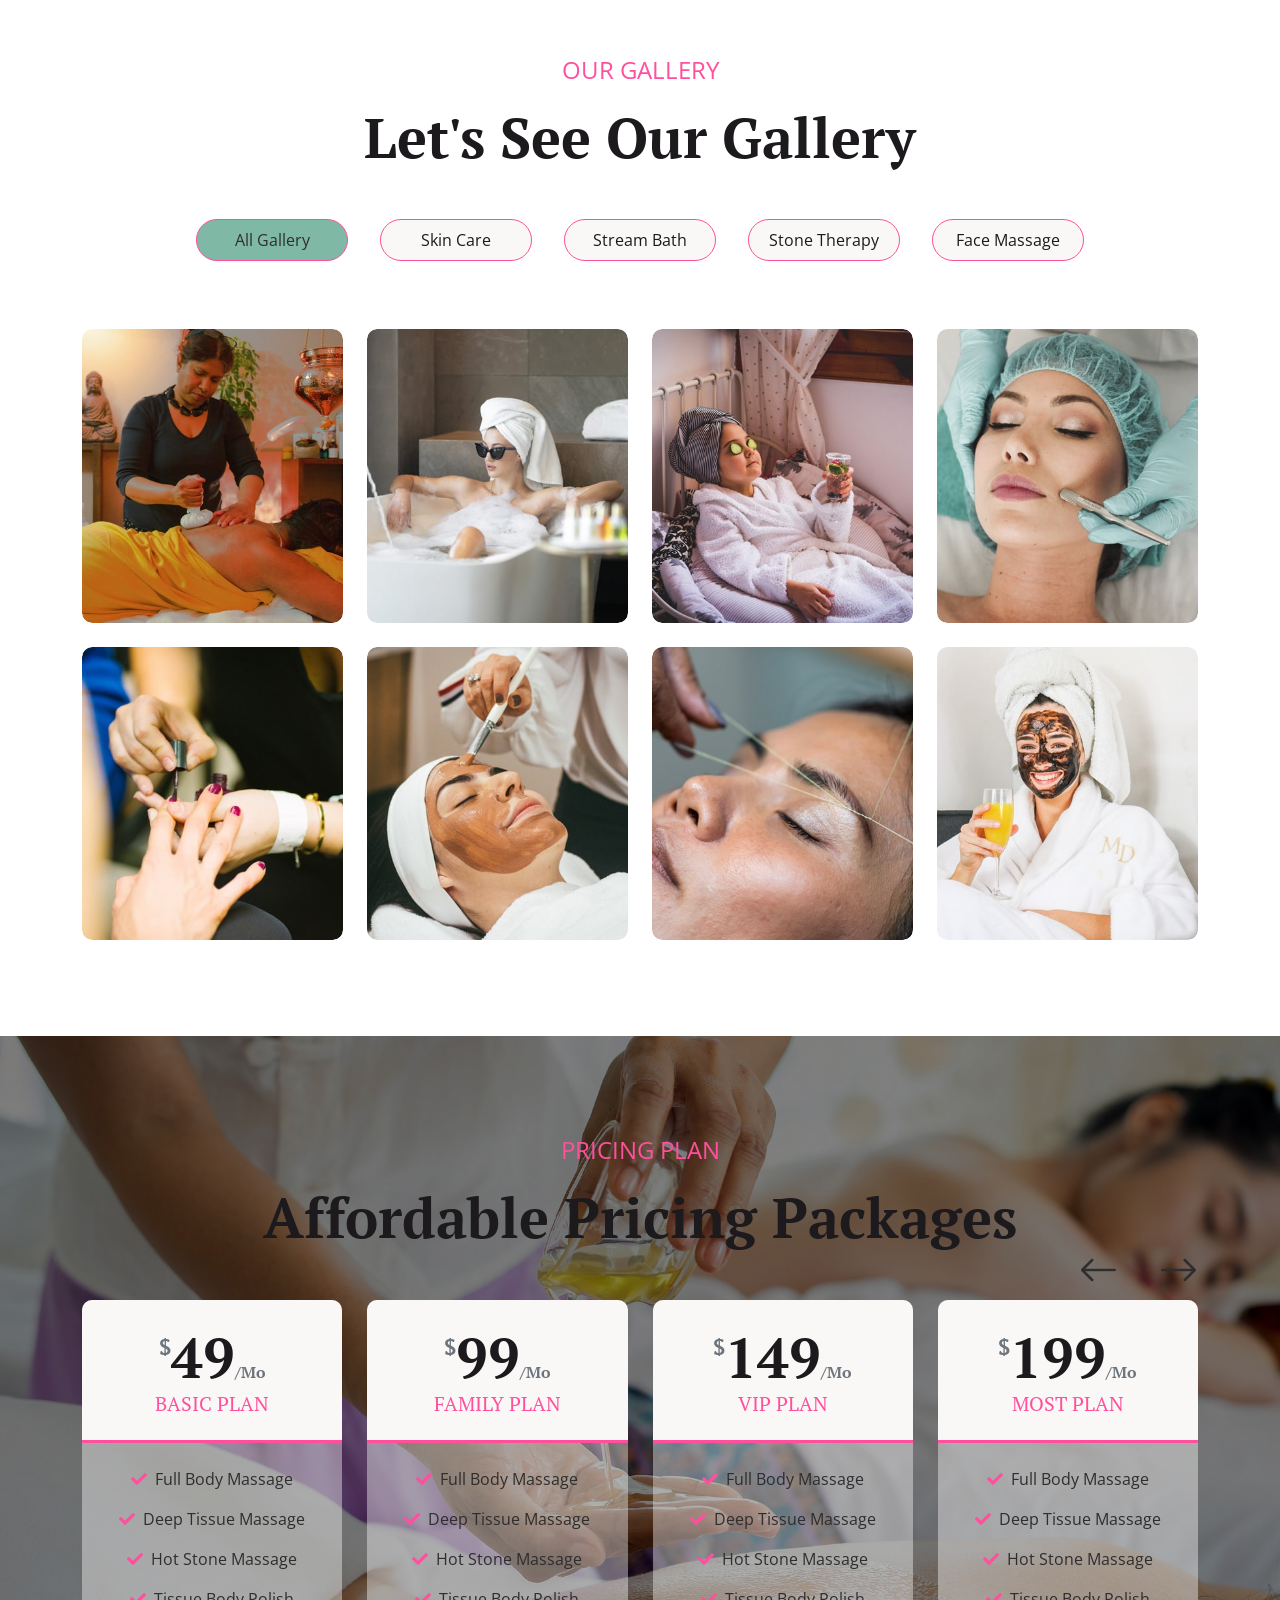
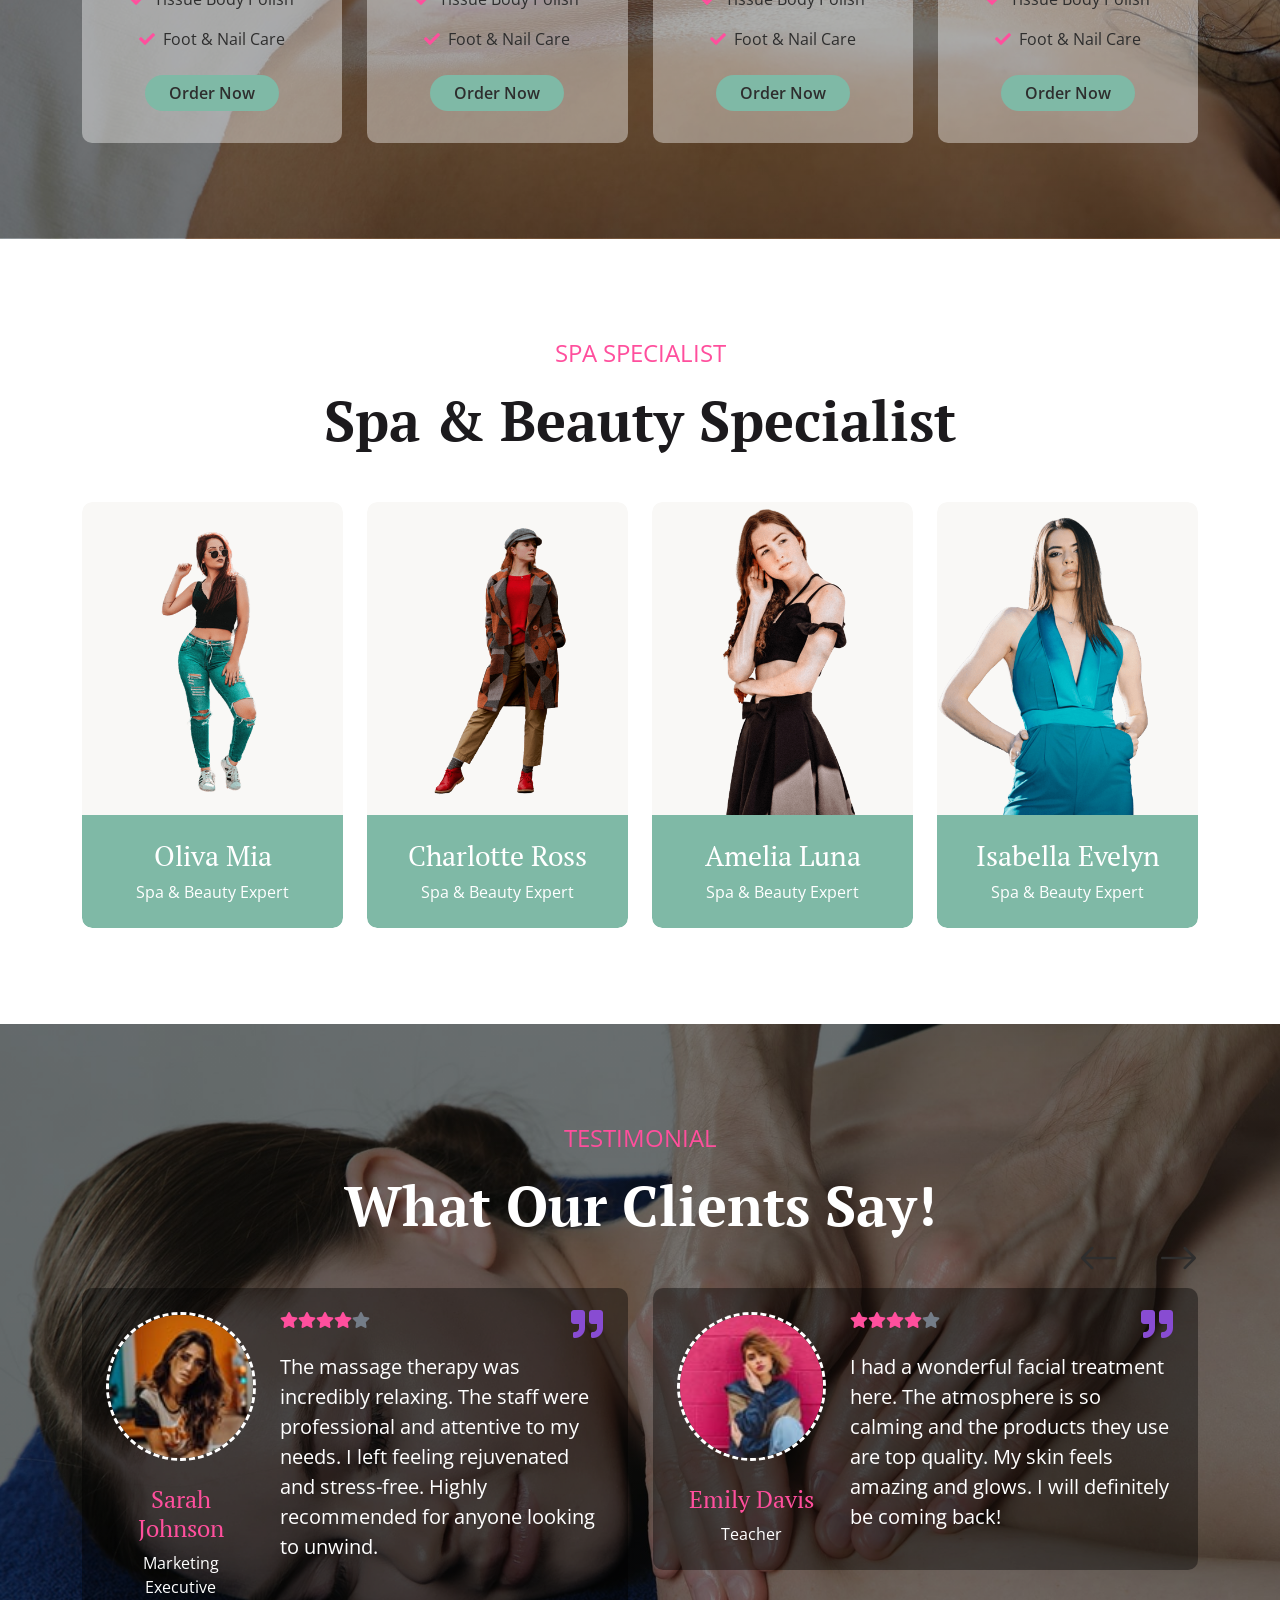
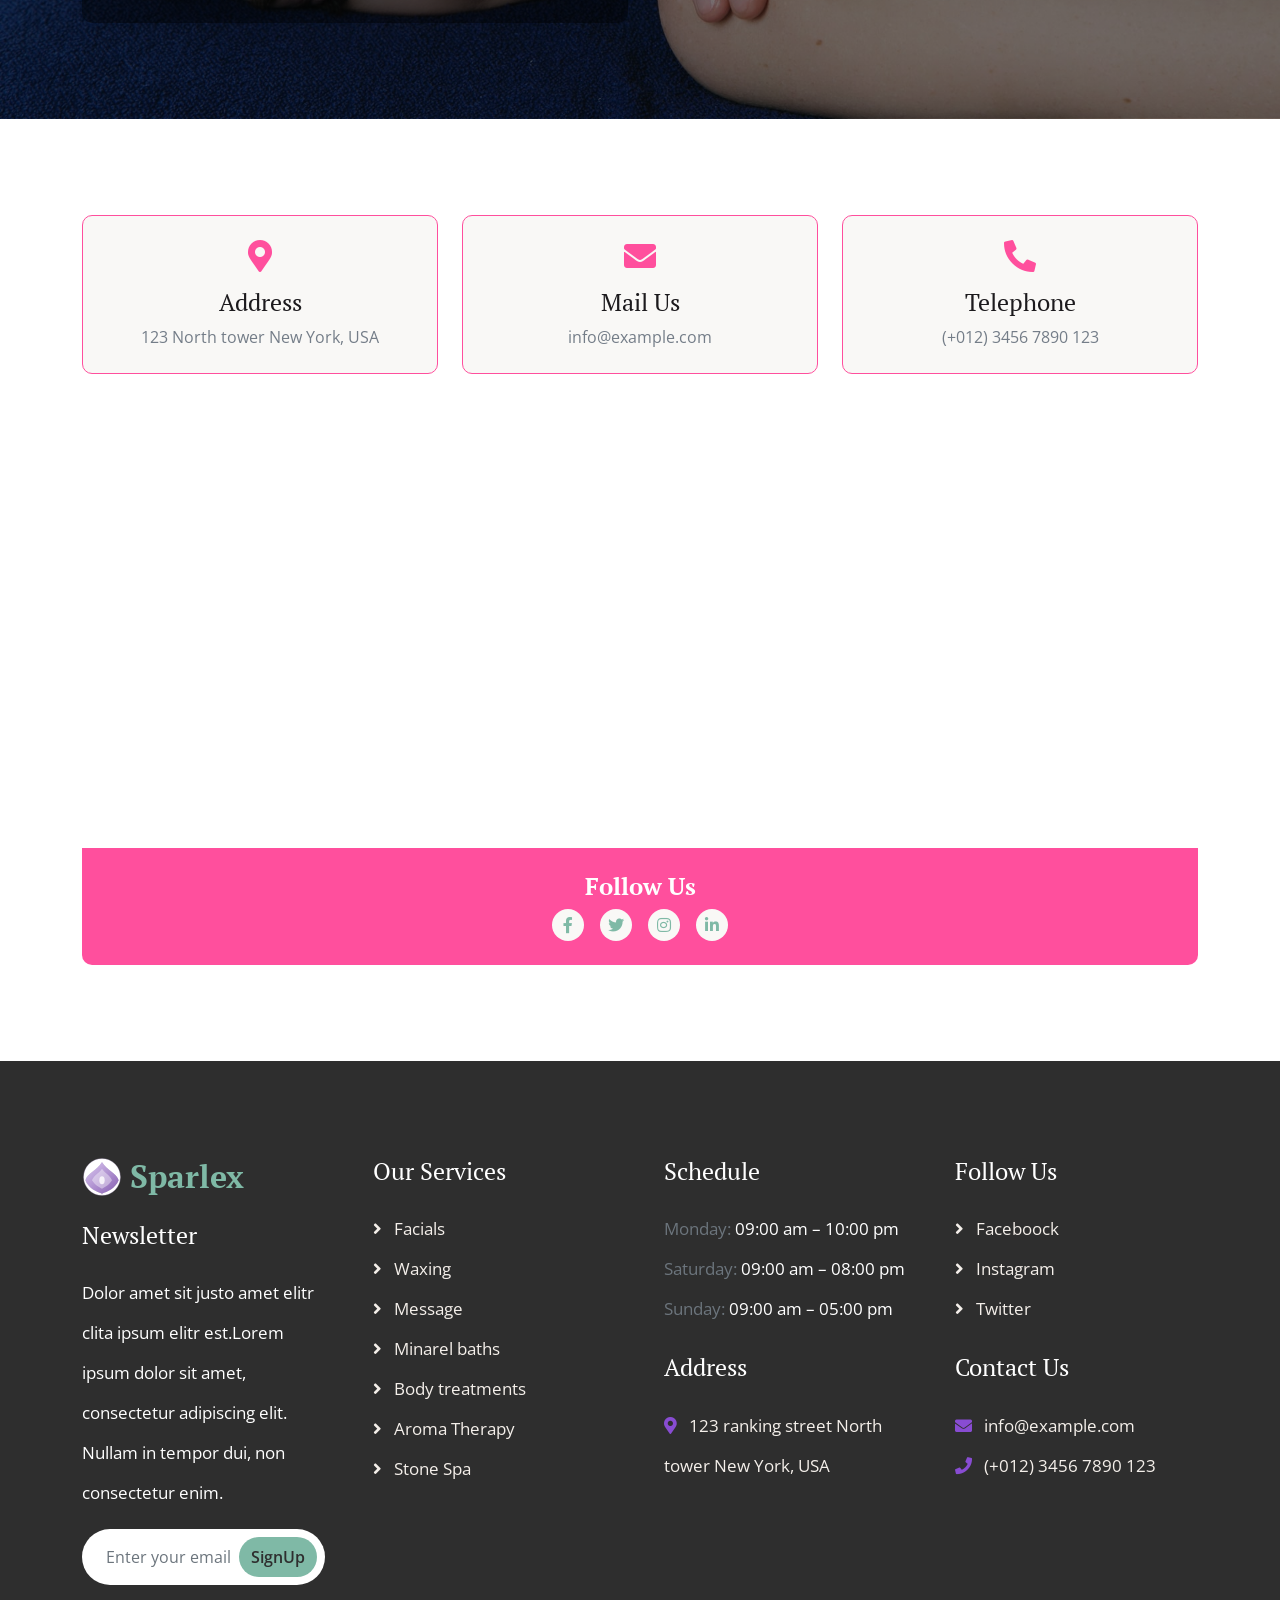
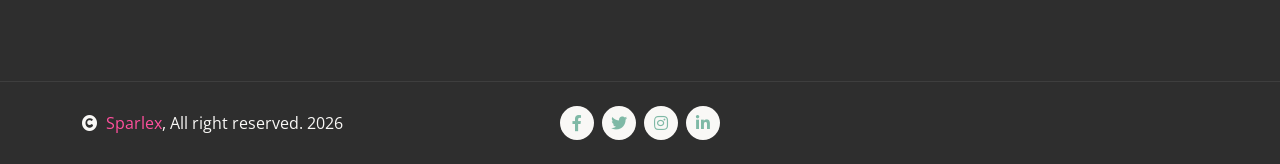
==== commit 984d62dc: "add the somere changer" ====
--- a/index.html
+++ b/index.html
@@ -491,7 +491,7 @@
                                         placeholder="Email">
                                 </div>
                                 <div class="col-lg-6">
-                                    <select class="form-select py-3 border-white bg-transparent"
+                                    <select class="form-select py-3 border-white bg-transparent text-white"
                                         aria-label="Default select example">
                                         <option selected>Open this select menu</option>
                                         <option value="1">One</option>
--- a/css/style.css
+++ b/css/style.css
@@ -417,6 +417,18 @@
     background: linear-gradient(rgba(255, 255, 255, 0.2), rgba(255, 255, 255, .2));
     object-fit: cover;
     border-radius: 10px;
+}
+
+.appointment .appointment-form .form-control::placeholder {
+    color: rgba(255, 255, 255, 0.7);
+}
+
+.appointment .appointment-form .form-select {
+    color: #fff;
+}
+
+.appointment .appointment-form .form-select option {
+    color: var(--accent);
 }
 
 /*** Appointment End ***/
